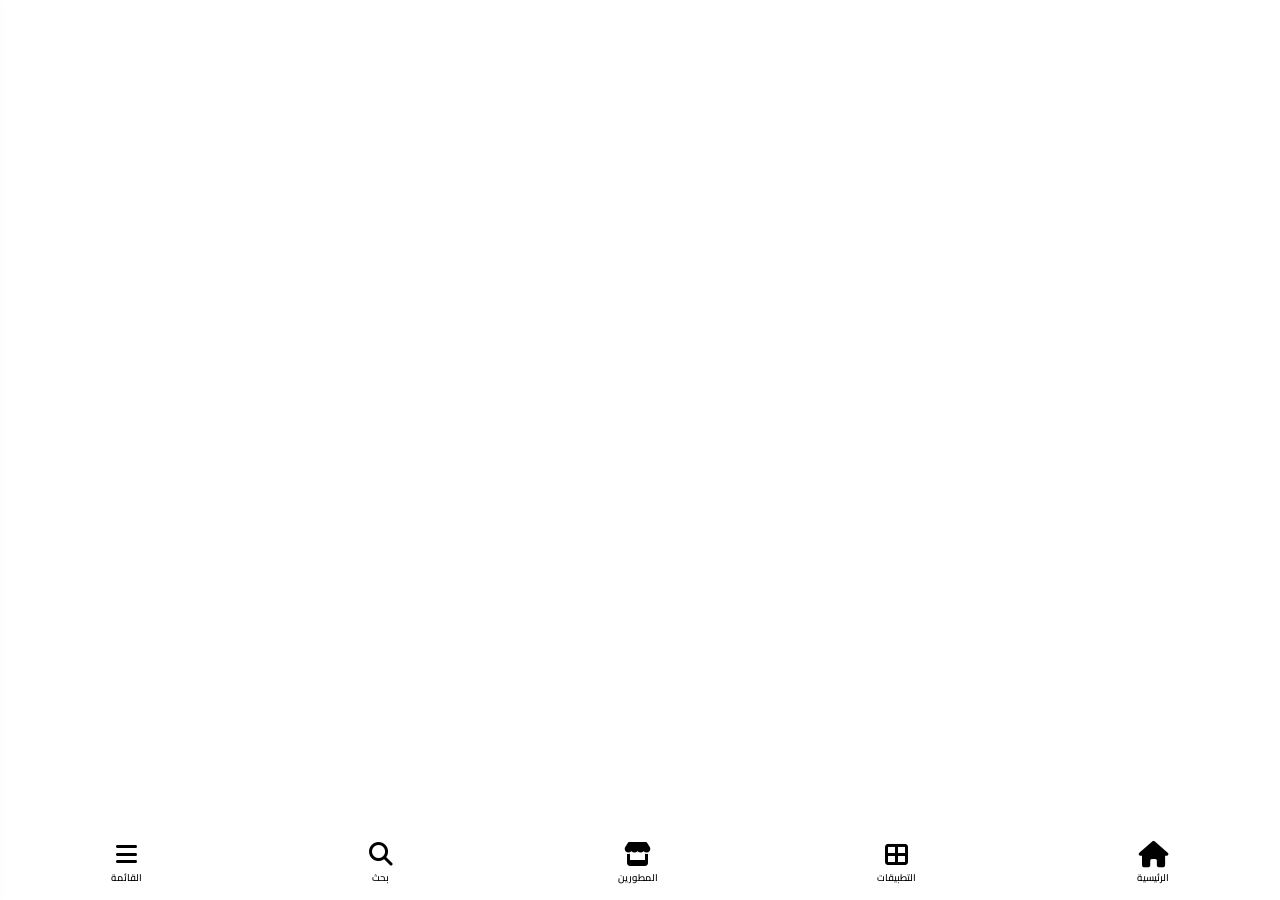
==== index.html @ f32b2c4c "Add files via upload" ====
<!DOCTYPE html>
<html lang="ar" dir="rtl">
<head>
    <meta charset="UTF-8" />
    <meta name="viewport" content="width=device-width, initial-scale=1.0, maximum-scale=1.0, user-scalable=no" />
    <title>Play Ramz - متجر التطبيقات</title>

    <!-- ===== تحسينات السرعة ===== -->
    <link rel="preconnect" href="https://fonts.googleapis.com" />
    <link rel="preconnect" href="https://fonts.gstatic.com" crossorigin />
    <link rel="preconnect" href="https://cdnjs.cloudflare.com" />
    <link rel="dns-prefetch" href="https://fonts.googleapis.com" />
    <link rel="dns-prefetch" href="https://cdnjs.cloudflare.com" />
    <link rel="dns-prefetch" href="https://vpwqitvprtbwtgeuwjcs.supabase.co" />

    <!-- ===== الخطوط ===== -->
    <link href="https://fonts.googleapis.com/css2?family=Cairo:wght@400;600;700;800&display=swap" rel="stylesheet" />
    
    <!-- ===== Font Awesome ===== -->
    <link rel="stylesheet" href="https://cdnjs.cloudflare.com/ajax/libs/font-awesome/6.5.1/css/all.min.css" integrity="sha512-DTOQO9RWCH3ppGqcWaEA1BIZOC6xxalwEsw9c2QQeAIftl+Vegovlnee1c9QX4TctnWMn13TZye+giMm8e2LwA==" crossorigin="anonymous" referrerpolicy="no-referrer" />

    <!-- ===== ملف الثيمات الموحد ===== -->
    <link rel="stylesheet" href="themes.css" />

    <style>
        /* ============================================================
           الأنماط الأساسية (تستخدم متغيرات CSS من themes.css)
           ============================================================ */
        * { margin: 0; padding: 0; box-sizing: border-box; }
        body { font-family: 'Cairo', sans-serif; background: var(--bg-body); color: var(--text-color); padding-bottom: 70px; direction: rtl; overflow-x: hidden; transition: background 0.4s ease, color 0.4s ease; }
        a { text-decoration: none; color: inherit; }
        .container { max-width: 1100px; margin: 0 auto; padding: 0 16px; }

        /* ===== الهيدر ===== */
        .navbar { background: var(--nav-bg); padding: 12px 0; box-shadow: 0 2px 8px var(--shadow-color); position: sticky; top: 0; z-index: 100; border-bottom: 1px solid var(--border-color); }
        .navbar .container { display: flex; align-items: center; justify-content: space-between; }
        .logo { display: flex; align-items: center; gap: 8px; font-size: 1.5rem; font-weight: 800; color: var(--text-color); }
        .logo i { color: var(--primary-color); font-size: 1.8rem; }
        .logo .logo-text1 { color: var(--text-color); }
        .logo .logo-text2 { color: var(--primary-color); }
        .nav-actions { display: flex; gap: 12px; align-items: center; }
        .nav-actions img#logoImageHeader {
            height: 45px;
            width: auto;
            max-width: 180px;
            object-fit: contain;
            cursor: pointer;
            border-radius: 8px;
            transition: transform 0.2s ease;
            background: transparent;
        }
        .nav-actions img#logoImageHeader:hover { transform: scale(1.05); }

        /* ===== كاروسيل ===== */
        .carousel-section { padding: 16px 0 8px; background: var(--bg-card); }
        .carousel-wrapper { position: relative; border-radius: var(--border-radius, 16px); overflow: hidden; box-shadow: 0 4px 12px var(--shadow-color); max-width: 100%; margin: 0 auto; }
        .carousel-slides { display: flex; transition: transform 0.4s ease; }
        .carousel-slide { min-width: 100%; height: 180px; background: var(--border-color); display: flex; align-items: center; justify-content: center; font-size: 1.2rem; color: var(--text-light); }
        .carousel-slide img { width: 100%; height: 100%; object-fit: cover; }
        .carousel-btn { position: absolute; top: 50%; transform: translateY(-50%); background: rgba(0,0,0,0.4); color: white; border: none; font-size: 1.5rem; padding: 6px 12px; cursor: pointer; border-radius: 50%; z-index: 5; }
        .carousel-btn:hover { background: rgba(0,0,0,0.7); }
        .carousel-btn.prev { left: 8px; }
        .carousel-btn.next { right: 8px; }
        .carousel-dots { position: absolute; bottom: 8px; left: 50%; transform: translateX(-50%); display: flex; gap: 6px; z-index: 5; }
        .carousel-dot { width: 10px; height: 10px; border-radius: 50%; background: rgba(255,255,255,0.6); border: none; cursor: pointer; padding: 0; }
        .carousel-dot.active { background: white; transform: scale(1.2); }

        /* ===== شريط إعلاني متحرك ===== */
        .marquee-section { background: var(--bg-card); padding: 8px 0; border-bottom: 1px solid var(--border-color); overflow: hidden; }
        .marquee-track { display: flex; gap: 20px; animation: marquee 20s linear infinite; width: max-content; }
        .marquee-item { display: flex; align-items: center; gap: 12px; background: var(--bg-card); padding: 4px 16px 4px 12px; border-radius: 30px; box-shadow: 0 2px 8px var(--shadow-color); white-space: nowrap; font-size: 0.85rem; border: 1px solid var(--border-color); }
        .marquee-item img { width: 32px; height: 32px; border-radius: 8px; object-fit: cover; background: var(--border-color); }
        .marquee-item .marquee-btn { background: var(--primary-color); color: white; border: none; padding: 2px 12px; border-radius: 20px; font-size: 0.7rem; font-weight: 700; cursor: pointer; }
        @keyframes marquee { 0% { transform: translateX(0); } 100% { transform: translateX(-50%); } }

        /* ===== الأقسام ===== */
        .section-block { margin: 20px 0; background: var(--bg-card); border-radius: var(--border-radius, 16px); padding: 12px 0 8px; box-shadow: 0 2px 8px var(--shadow-color); border: 1px solid var(--border-color); }
        .section-header { display: flex; justify-content: space-between; align-items: center; padding: 0 16px 8px; border-bottom: 1px solid var(--border-color); }
        .section-header h3 { font-size: 1.1rem; font-weight: 700; color: var(--text-color); }
        .section-header a { color: var(--primary-color); font-size: 0.8rem; font-weight: 600; cursor: pointer; }

        /* ===== الفئات ===== */
        .category-grid { display: grid; grid-template-columns: repeat(auto-fill, minmax(140px, 1fr)); gap: 12px; padding: 12px 16px; }
        .category-card { background: var(--bg-card); border-radius: 12px; padding: 12px; text-align: center; box-shadow: 0 1px 4px var(--shadow-color); border: 1px solid var(--border-color); transition: 0.2s; cursor: pointer; }
        .category-card:hover { transform: translateY(-2px); box-shadow: 0 4px 12px var(--shadow-hover); }
        .category-card i { font-size: 2rem; color: var(--primary-color); }
        .category-card .cat-name { font-weight: 600; margin-top: 4px; color: var(--text-color); }
        .category-card .cat-count { font-size: 0.7rem; color: var(--text-light); }

        /* ===== المطورين (صفين) ===== */
        .horizontal-scroll-2rows { display: grid; grid-auto-flow: column; grid-template-rows: repeat(2, auto); gap: 14px; padding: 12px 16px; overflow-x: auto; -webkit-overflow-scrolling: touch; scroll-behavior: smooth; scrollbar-width: none; -ms-overflow-style: none; }
        .horizontal-scroll-2rows::-webkit-scrollbar { display: none; }

        /* ===== التطبيقات (3 صفوف) ===== */
        .horizontal-scroll-3rows { display: grid; grid-auto-flow: column; grid-template-rows: repeat(3, auto); gap: 14px; padding: 12px 8px 12px 16px; overflow-x: auto; -webkit-overflow-scrolling: touch; scroll-behavior: smooth; scrollbar-width: none; -ms-overflow-style: none; margin: 0 -8px 0 0; }
        .horizontal-scroll-3rows::-webkit-scrollbar { display: none; }
        .horizontal-scroll-3rows .card-horizontal { width: 380px; flex-shrink: 0; }
        .horizontal-scroll-3rows .card-horizontal:last-child { margin-left: 16px; }

        /* ===== آراء المستخدمين (صف واحد مع دوران تلقائي) ===== */
        .horizontal-scroll-1row { display: flex; flex-wrap: nowrap; gap: 14px; padding: 12px 16px; overflow-x: auto; -webkit-overflow-scrolling: touch; scroll-behavior: smooth; scrollbar-width: none; -ms-overflow-style: none; }
        .horizontal-scroll-1row::-webkit-scrollbar { display: none; }

        /* ===== البطاقة الأفقية الموحدة ===== */
        .card-horizontal { background: var(--bg-card); border-radius: var(--border-radius, 16px); padding: 12px 14px; box-shadow: 0 2px 8px var(--shadow-color); border: 1px solid var(--border-color); transition: all 0.25s ease; cursor: pointer; display: flex; flex-direction: row; align-items: center; gap: 12px; flex-shrink: 0; width: 280px; }
        .card-horizontal:hover { transform: translateY(-4px); box-shadow: 0 8px 20px var(--shadow-hover); border-color: var(--primary-color); }
        .card-horizontal .card-icon { flex: 0 0 72px; width: 72px; height: 72px; border-radius: 16px; background: var(--border-color); overflow: hidden; display: flex; align-items: center; justify-content: center; font-size: 2.2rem; color: var(--text-light); box-shadow: 0 2px 6px var(--shadow-color); flex-shrink: 0; }
        .card-horizontal .card-icon img { width: 100%; height: 100%; object-fit: cover; }
        .card-horizontal .card-info { flex: 1; min-width: 0; display: flex; flex-direction: column; gap: 3px; }
        .card-horizontal .card-info .row1 { font-weight: 700; font-size: 1.05rem; white-space: nowrap; overflow: hidden; text-overflow: ellipsis; color: var(--text-color); line-height: 1.3; }
        .card-horizontal .card-info .row2 { font-size: 0.8rem; color: var(--text-light); white-space: nowrap; overflow: hidden; text-overflow: ellipsis; display: flex; gap: 6px; align-items: center; }
        .card-horizontal .card-info .row2 .badge { background: var(--border-color); padding: 0 8px; border-radius: 12px; font-size: 0.65rem; color: var(--text-color); font-weight: 600; white-space: nowrap; }
        .card-horizontal .card-info .row3 { display: flex; align-items: center; gap: 10px; font-size: 0.8rem; color: var(--text-light); flex-wrap: wrap; }
        .card-horizontal .card-info .row3 .rating-stars { color: #f59e0b; font-weight: 600; display: flex; align-items: center; gap: 2px; }
        .card-horizontal .card-info .row3 .action-btn { margin-right: auto; }
        .card-horizontal .card-info .row3 .action-btn button { background: var(--primary-color); color: white; border: none; padding: 4px 16px; border-radius: 30px; font-size: 0.75rem; font-weight: 700; cursor: pointer; transition: 0.2s; white-space: nowrap; }
        .card-horizontal .card-info .row3 .action-btn button:hover { opacity: 0.85; background: var(--primary-dark); }
        .card-horizontal .card-info .row3 .action-btn button.installed { background: var(--border-color); color: var(--text-color); }
        .card-horizontal .card-info .row3 .action-btn button:disabled { opacity: 0.5; cursor: not-allowed; }
        .card-horizontal .card-info .row3 .action-btn button.payment-required { background: #f59e0b; }
        .card-horizontal .card-info .row3 .action-btn button.payment-required:hover { background: #d97706; }

        /* ===== المدونة ===== */
        .blog-grid { display: grid; grid-template-columns: repeat(auto-fill, minmax(220px, 1fr)); gap: 16px; padding: 12px 16px; }
        .blog-card { background: var(--bg-card); border-radius: 12px; overflow: hidden; box-shadow: 0 2px 8px var(--shadow-color); border: 1px solid var(--border-color); transition: 0.2s; }
        .blog-card:hover { transform: translateY(-4px); box-shadow: 0 8px 20px var(--shadow-hover); }
        .blog-card img { width: 100%; height: 120px; object-fit: cover; }
        .blog-card .blog-body { padding: 10px; }
        .blog-card .blog-title { font-weight: 700; font-size: 1rem; color: var(--text-color); margin-bottom: 4px; }
        .blog-card .blog-excerpt { font-size: 0.85rem; color: var(--text-light); display: -webkit-box; -webkit-line-clamp: 3; -webkit-box-orient: vertical; overflow: hidden; }
        .blog-card .blog-footer { display: flex; justify-content: space-between; align-items: center; padding: 8px 10px 0; border-top: 1px solid var(--border-color); margin-top: 8px; }
        .blog-card .blog-footer .share-btns { display: flex; gap: 6px; }
        .blog-card .blog-footer .share-btns button { background: none; border: none; color: var(--text-light); cursor: pointer; font-size: 0.9rem; transition: 0.2s; padding: 2px; }
        .blog-card .blog-footer .share-btns button:hover { color: var(--primary-color); }

        /* ===== صفحة التطبيقات ===== */
        #appsPage { display: none; padding: 0 0 20px 0; animation: fadeIn 0.3s ease; }
        #appsPage.active { display: block; }
        @keyframes fadeIn { from { opacity: 0; transform: translateY(10px); } to { opacity: 1; transform: translateY(0); } }

        /* ===== شاشة تفاصيل التطبيق ===== */
        .app-detail-overlay { display: none; position: fixed; inset: 0; background: rgba(0,0,0,0.6); z-index: 500; justify-content: center; align-items: center; padding: 16px; animation: fadeIn 0.3s ease; }
        .app-detail-overlay.open { display: flex; }
        .app-detail-container { background: var(--bg-card); border-radius: 28px; max-width: 500px; width: 100%; max-height: 95vh; overflow-y: auto; padding: 0; box-shadow: 0 30px 60px rgba(0,0,0,0.4); position: relative; scrollbar-width: none; -ms-overflow-style: none; }
        .app-detail-container::-webkit-scrollbar { display: none; }
        .app-detail-close { position: sticky; top: 12px; left: 16px; background: rgba(0,0,0,0.5); border: none; color: white; width: 36px; height: 36px; border-radius: 50%; font-size: 1.2rem; cursor: pointer; z-index: 10; float: left; margin: 12px 12px 0 0; backdrop-filter: blur(4px); transition: 0.2s; }
        .app-detail-close:hover { background: rgba(0,0,0,0.8); transform: scale(1.1); }

        .app-detail-top { padding: 20px 20px 16px; text-align: center; background: var(--gradient-primary); border-radius: 28px 28px 0 0; }
        .app-detail-top .detail-icon { width: 100px; height: 100px; border-radius: 24px; background: var(--border-color); overflow: hidden; margin: 0 auto 12px; display: flex; align-items: center; justify-content: center; font-size: 3rem; color: var(--text-light); box-shadow: 0 4px 16px var(--shadow-color); }
        .app-detail-top .detail-icon img { width: 100%; height: 100%; object-fit: cover; }
        .app-detail-top .detail-name { font-size: 1.4rem; font-weight: 800; color: var(--text-color); }
        .app-detail-top .detail-desc { font-size: 0.9rem; color: var(--text-light); margin: 4px 0 8px; }
        .app-detail-top .detail-status { display: inline-block; padding: 2px 14px; border-radius: 20px; font-size: 0.75rem; font-weight: 600; background: var(--primary-color); color: white; margin-bottom: 6px; }
        .app-detail-top .detail-status.restricted { background: #ef4444; }
        .app-detail-top .detail-status.payment { background: #f59e0b; }
        .app-detail-top .detail-price { font-size: 1.1rem; font-weight: 700; color: var(--text-color); margin: 4px 0 10px; }
        .app-detail-top .detail-price .old-price { text-decoration: line-through; color: var(--text-light); font-size: 0.9rem; margin-left: 8px; }
        .app-detail-top .detail-install-btn { background: var(--primary-color); color: white; border: none; padding: 12px 40px; border-radius: 40px; font-size: 1rem; font-weight: 700; cursor: pointer; transition: 0.2s; width: 100%; max-width: 280px; margin: 0 auto; }
        .app-detail-top .detail-install-btn:hover { background: var(--primary-dark); }
        .app-detail-top .detail-install-btn:disabled { background: var(--border-color); color: var(--text-light); cursor: not-allowed; }
        .app-detail-top .detail-install-btn.payment-required { background: #f59e0b; }
        .app-detail-top .detail-install-btn.payment-required:hover { background: #d97706; }

        .app-detail-middle { padding: 16px 20px; background: var(--bg-body); }
        .app-detail-middle .detail-images-scroll { display: flex; gap: 10px; overflow-x: auto; padding: 4px 0 12px; scrollbar-width: none; -ms-overflow-style: none; }
        .app-detail-middle .detail-images-scroll::-webkit-scrollbar { display: none; }
        .app-detail-middle .detail-images-scroll img { flex: 0 0 auto; width: 130px; height: 90px; border-radius: 12px; object-fit: cover; background: var(--border-color); border: 2px solid var(--bg-card); box-shadow: 0 2px 8px var(--shadow-color); }
        .app-detail-middle .detail-about-btn { display: block; width: 100%; padding: 10px; border: 2px solid var(--border-color); border-radius: 40px; background: var(--bg-card); font-weight: 600; color: var(--text-color); cursor: pointer; transition: 0.2s; font-family: inherit; font-size: 0.9rem; margin-top: 4px; }
        .app-detail-middle .detail-about-btn:hover { border-color: var(--primary-color); color: var(--primary-color); }

        .app-detail-bottom { padding: 16px 20px 20px; }
        .app-detail-bottom .share-section { display: flex; gap: 8px; align-items: center; margin-bottom: 14px; flex-wrap: wrap; }
        .app-detail-bottom .share-section .share-label { font-weight: 600; font-size: 0.9rem; color: var(--text-color); }
        .app-detail-bottom .share-section .share-btn { background: var(--primary-color); color: white; border: none; padding: 6px 18px; border-radius: 30px; font-size: 0.75rem; font-weight: 600; cursor: pointer; transition: 0.2s; display: flex; align-items: center; gap: 6px; }
        .app-detail-bottom .share-section .share-btn:hover { background: var(--primary-dark); }
        .app-detail-bottom .rating-filter { display: flex; gap: 8px; margin: 10px 0 14px; flex-wrap: wrap; }
        .app-detail-bottom .rating-filter .star-btn { background: var(--border-color); border: 2px solid transparent; padding: 4px 14px; border-radius: 30px; font-size: 0.8rem; font-weight: 600; cursor: pointer; transition: 0.2s; font-family: inherit; color: var(--text-color); }
        .app-detail-bottom .rating-filter .star-btn:hover { background: var(--shadow-color); }
        .app-detail-bottom .rating-filter .star-btn.active { background: #f59e0b; color: white; border-color: #f59e0b; }

        .app-detail-bottom .detail-reviews-scroll { display: flex; gap: 12px; overflow-x: auto; padding: 8px 0 12px; scrollbar-width: none; -ms-overflow-style: none; }
        .app-detail-bottom .detail-reviews-scroll::-webkit-scrollbar { display: none; }
        .app-detail-bottom .detail-reviews-scroll .review-card { flex: 0 0 auto; width: 200px; background: var(--bg-card); border-radius: 16px; padding: 12px; text-align: center; border: 1px solid var(--border-color); }
        .app-detail-bottom .detail-reviews-scroll .review-card .review-name { font-weight: 600; font-size: 0.85rem; color: var(--text-color); }
        .app-detail-bottom .detail-reviews-scroll .review-card .review-stars { color: #f59e0b; font-size: 0.75rem; }
        .app-detail-bottom .detail-reviews-scroll .review-card .review-text { font-size: 0.75rem; color: var(--text-light); display: -webkit-box; -webkit-line-clamp: 2; -webkit-box-orient: vertical; overflow: hidden; }

        .app-detail-bottom .similar-apps-title { font-weight: 700; font-size: 1rem; margin: 14px 0 8px; color: var(--text-color); }
        .app-detail-bottom .similar-apps-scroll { display: flex; gap: 12px; overflow-x: auto; padding: 4px 0 8px; scrollbar-width: none; -ms-overflow-style: none; }
        .app-detail-bottom .similar-apps-scroll::-webkit-scrollbar { display: none; }
        .app-detail-bottom .similar-apps-scroll .similar-card { flex: 0 0 auto; width: 140px; background: var(--bg-card); border-radius: 16px; padding: 10px; text-align: center; cursor: pointer; transition: 0.2s; border: 1px solid var(--border-color); }
        .app-detail-bottom .similar-apps-scroll .similar-card:hover { transform: translateY(-2px); box-shadow: 0 4px 12px var(--shadow-hover); }
        .app-detail-bottom .similar-apps-scroll .similar-card .sim-icon { width: 56px; height: 56px; border-radius: 14px; background: var(--border-color); margin: 0 auto 4px; overflow: hidden; display: flex; align-items: center; justify-content: center; font-size: 1.6rem; color: var(--text-light); }
        .app-detail-bottom .similar-apps-scroll .similar-card .sim-icon img { width: 100%; height: 100%; object-fit: cover; }
        .app-detail-bottom .similar-apps-scroll .similar-card .sim-name { font-size: 0.8rem; font-weight: 600; white-space: nowrap; overflow: hidden; text-overflow: ellipsis; color: var(--text-color); }
        .app-detail-bottom .similar-apps-scroll .similar-card .sim-rating { font-size: 0.65rem; color: #f59e0b; }

        /* ===== القائمة الجانبية ===== */
        .side-menu-overlay { display: none; position: fixed; inset: 0; background: rgba(0,0,0,0.5); z-index: 800; animation: fadeIn 0.25s ease; }
        .side-menu-overlay.open { display: block; }
        .side-menu { position: fixed; top: 0; left: 0; width: 320px; max-width: 85vw; height: 100%; background: var(--secondary-color); z-index: 900; transform: translateX(-110%); transition: transform 0.35s cubic-bezier(0.4, 0, 0.2, 1); overflow-y: auto; padding: 20px 16px 30px; box-shadow: 4px 0 30px rgba(0,0,0,0.3); scrollbar-width: thin; scrollbar-color: var(--primary-color) transparent; }
        .side-menu::-webkit-scrollbar { width: 4px; }
        .side-menu::-webkit-scrollbar-thumb { background: var(--primary-color); border-radius: 10px; }
        .side-menu.open { transform: translateX(0); }
        .side-menu .menu-logo { text-align: center; padding: 10px 0 20px; border-bottom: 1px solid var(--border-color); margin-bottom: 16px; }
        .side-menu .menu-logo img { max-width: 120px; max-height: 80px; object-fit: contain; border-radius: 12px; }
        .side-menu .menu-logo .logo-text { color: white; font-size: 1.3rem; font-weight: 800; margin-top: 4px; }
        .side-menu .menu-logo .logo-text .logo-text1 { color: white; }
        .side-menu .menu-logo .logo-text .logo-text2 { color: var(--primary-color); }
        .side-menu .menu-item { display: flex; align-items: center; gap: 14px; padding: 14px 16px; border-radius: 16px; color: var(--text-light); font-size: 1rem; font-weight: 600; cursor: pointer; transition: all 0.2s; margin-bottom: 4px; border: none; background: none; width: 100%; text-align: right; font-family: inherit; }
        .side-menu .menu-item:hover { background: var(--bg-card); color: white; }
        .side-menu .menu-item i { font-size: 1.3rem; width: 28px; text-align: center; color: var(--primary-color); }
        .side-menu .menu-item .item-badge { background: var(--primary-color); color: white; font-size: 0.6rem; padding: 1px 10px; border-radius: 20px; margin-right: auto; font-weight: 700; }
        .side-menu .menu-item .item-badge.coming { background: #f59e0b; }
        .side-menu .menu-divider { height: 1px; background: var(--border-color); margin: 12px 0; }
        .side-menu .menu-footer { margin-top: 20px; padding-top: 16px; border-top: 1px solid var(--border-color); text-align: center; color: var(--text-light); font-size: 0.7rem; }

        /* ===== مودال المستخدم ===== */
        .user-modal { display: none; position: fixed; inset: 0; background: rgba(0,0,0,0.6); z-index: 700; justify-content: center; align-items: center; padding: 20px; }
        .user-modal.open { display: flex; }
        .user-modal-content { background: var(--bg-card); border-radius: 28px; max-width: 400px; width: 100%; padding: 30px 24px; text-align: center; box-shadow: 0 30px 60px rgba(0,0,0,0.4); }
        .user-modal-content h3 { font-size: 1.3rem; color: var(--text-color); margin-bottom: 4px; }
        .user-modal-content .user-avatar { width: 80px; height: 80px; border-radius: 50%; background: var(--border-color); margin: 0 auto 12px; display: flex; align-items: center; justify-content: center; font-size: 2.5rem; color: var(--text-light); }
        .user-modal-content input { width: 100%; padding: 12px 16px; border: 2px solid var(--border-color); border-radius: 40px; margin-bottom: 12px; font-size: 1rem; font-family: inherit; background: var(--bg-body); color: var(--text-color); transition: 0.2s; }
        .user-modal-content input:focus { outline: none; border-color: var(--primary-color); }
        .user-modal-content .user-btn { background: var(--primary-color); color: white; border: none; padding: 12px; border-radius: 40px; font-weight: 700; font-size: 1rem; cursor: pointer; width: 100%; transition: 0.2s; font-family: inherit; }
        .user-modal-content .user-btn:hover { background: var(--primary-dark); }
        .user-modal-content .user-btn.outline { background: transparent; color: var(--primary-color); border: 2px solid var(--primary-color); margin-top: 8px; }
        .user-modal-content .user-btn.outline:hover { background: var(--bg-body); }
        .user-modal-content .user-close { margin-top: 12px; background: var(--border-color); border: none; padding: 10px 30px; border-radius: 40px; font-weight: 600; cursor: pointer; font-family: inherit; color: var(--text-color); }

        /* ===== مودال السلة ===== */
        .cart-modal { display: none; position: fixed; inset: 0; background: rgba(0,0,0,0.6); z-index: 700; justify-content: center; align-items: center; padding: 20px; }
        .cart-modal.open { display: flex; }
        .cart-modal-content { background: var(--bg-card); border-radius: 28px; max-width: 420px; width: 100%; max-height: 85vh; padding: 24px 20px 20px; box-shadow: 0 30px 60px rgba(0,0,0,0.4); display: flex; flex-direction: column; }
        .cart-modal-content h3 { font-size: 1.3rem; color: var(--text-color); margin-bottom: 12px; text-align: center; }
        .cart-items { flex: 1; overflow-y: auto; margin-bottom: 12px; scrollbar-width: thin; }
        .cart-items::-webkit-scrollbar { width: 4px; }
        .cart-items::-webkit-scrollbar-thumb { background: var(--primary-color); border-radius: 10px; }
        .cart-item { display: flex; align-items: center; gap: 12px; padding: 10px 12px; background: var(--bg-body); border-radius: 12px; margin-bottom: 8px; border: 1px solid var(--border-color); }
        .cart-item .ci-icon { width: 40px; height: 40px; border-radius: 10px; background: var(--border-color); overflow: hidden; display: flex; align-items: center; justify-content: center; font-size: 1.2rem; color: var(--text-light); flex-shrink: 0; }
        .cart-item .ci-icon img { width: 100%; height: 100%; object-fit: cover; }
        .cart-item .ci-info { flex: 1; min-width: 0; }
        .cart-item .ci-info .ci-name { font-weight: 600; font-size: 0.9rem; color: var(--text-color); }
        .cart-item .ci-info .ci-price { font-size: 0.8rem; color: var(--text-light); }
        .cart-item .ci-remove { background: none; border: none; color: #ef4444; cursor: pointer; font-size: 1.1rem; padding: 4px; }
        .cart-empty { text-align: center; color: var(--text-light); padding: 30px 0; }
        .cart-total { font-weight: 700; font-size: 1.1rem; text-align: center; padding: 10px 0; border-top: 2px solid var(--border-color); margin-bottom: 12px; color: var(--text-color); }
        .cart-actions { display: flex; flex-direction: column; gap: 8px; }
        .cart-actions button { padding: 10px; border-radius: 40px; font-weight: 700; border: none; cursor: pointer; transition: 0.2s; font-family: inherit; font-size: 0.9rem; display: flex; align-items: center; justify-content: center; gap: 8px; }
        .cart-actions .btn-whatsapp { background: #25D366; color: white; }
        .cart-actions .btn-whatsapp:hover { background: #1da851; }
        .cart-actions .btn-email { background: #3b82f6; color: white; }
        .cart-actions .btn-email:hover { background: #2563eb; }
        .cart-actions .btn-chat { background: #8b5cf6; color: white; }
        .cart-actions .btn-chat:hover { background: #7c3aed; }
        .cart-actions .btn-close-cart { background: var(--border-color); color: var(--text-color); }
        .cart-actions .btn-close-cart:hover { background: var(--shadow-color); }

        /* ===== مودال الدفع ===== */
        .payment-modal { display: none; position: fixed; inset: 0; background: rgba(0,0,0,0.7); z-index: 600; justify-content: center; align-items: center; padding: 20px; }
        .payment-modal.open { display: flex; }
        .payment-modal-content { background: var(--bg-card); border-radius: 28px; max-width: 400px; width: 100%; padding: 30px 24px; text-align: center; box-shadow: 0 30px 60px rgba(0,0,0,0.4); }
        .payment-modal-content h3 { font-size: 1.3rem; color: var(--text-color); margin-bottom: 8px; }
        .payment-modal-content .payment-amount { font-size: 2rem; font-weight: 800; color: var(--text-color); margin: 12px 0; }
        .payment-modal-content .payment-methods { display: flex; flex-direction: column; gap: 10px; margin: 16px 0; }
        .payment-modal-content .payment-methods button { background: var(--bg-card); border: 2px solid var(--border-color); padding: 12px; border-radius: 40px; font-weight: 600; cursor: pointer; transition: 0.2s; font-family: inherit; display: flex; align-items: center; justify-content: center; gap: 10px; color: var(--text-color); }
        .payment-modal-content .payment-methods button:hover { border-color: var(--primary-color); background: var(--bg-body); }
        .payment-modal-content .payment-methods button i { font-size: 1.2rem; color: var(--primary-color); }
        .payment-modal-content .payment-close { margin-top: 16px; background: var(--border-color); border: none; padding: 10px 30px; border-radius: 40px; font-weight: 600; cursor: pointer; font-family: inherit; color: var(--text-color); }

        /* ===== مودال التطبيق القديم ===== */
        .app-modal { display: none; position: fixed; inset: 0; background: rgba(0,0,0,0.5); z-index: 300; align-items: center; justify-content: center; padding: 20px; }
        .app-modal.open { display: flex; }
        .app-modal-content { background: var(--bg-card); border-radius: 24px; max-width: 400px; width: 100%; padding: 30px 24px; text-align: center; box-shadow: 0 30px 60px rgba(0,0,0,0.3); position: relative; }
        .app-modal-content .modal-close { position: absolute; top: 12px; left: 16px; background: none; border: none; font-size: 1.5rem; cursor: pointer; color: var(--text-light); }
        .app-modal-content .modal-icon { width: 80px; height: 80px; border-radius: 20px; background: var(--border-color); margin: 0 auto 12px; overflow: hidden; display: flex; align-items: center; justify-content: center; font-size: 2.5rem; color: var(--text-light); }
        .app-modal-content .modal-icon img { width: 100%; height: 100%; object-fit: cover; }
        .app-modal-content h3 { font-size: 1.4rem; color: var(--text-color); margin-bottom: 4px; }
        .app-modal-content p { color: var(--text-light); font-size: 0.9rem; margin-bottom: 8px; }
        .app-modal-content .modal-meta { font-size: 0.8rem; color: var(--text-light); margin-bottom: 16px; }
        .app-modal-content .modal-download { background: var(--primary-color); color: white; border: none; padding: 12px 32px; border-radius: 40px; font-weight: 700; font-size: 1rem; cursor: pointer; width: 100%; transition: 0.2s; }
        .app-modal-content .modal-download:hover { background: var(--primary-dark); }
        .app-modal-content .modal-download.disabled { background: var(--border-color); color: var(--text-light); cursor: not-allowed; }

        /* ===== الشريط السفلي ===== */
        .bottom-nav { position: fixed; bottom: 0; left: 0; right: 0; background: var(--bg-card); border-top: 1px solid var(--border-color); display: flex; justify-content: space-around; padding: 8px 0 10px; z-index: 200; box-shadow: 0 -2px 10px var(--shadow-color); }
        .bottom-nav .nav-item { display: flex; flex-direction: column; align-items: center; gap: 2px; font-size: 0.65rem; color: var(--text-light); cursor: pointer; transition: 0.2s; border: none; background: none; font-family: inherit; padding: 4px 8px; border-radius: 12px; min-width: 50px; }
        .bottom-nav .nav-item i { font-size: 1.5rem; transition: 0.2s; }
        .bottom-nav .nav-item.active { color: var(--primary-color); }
        .bottom-nav .nav-item.active i { transform: scale(1.1); }
        .bottom-nav .nav-item:hover { color: var(--primary-color); }
        .bottom-nav .nav-item .nav-label { font-size: 0.6rem; font-weight: 600; }

        /* ===== التذييل ===== */
        .footer { background: var(--footer-bg); color: var(--footer-text); padding: 30px 16px 20px; margin-top: 20px; }
        .footer .container { display: grid; grid-template-columns: repeat(auto-fit, minmax(150px, 1fr)); gap: 20px; }
        .footer h4 { color: white; margin-bottom: 8px; }
        .footer ul { list-style: none; padding: 0; }
        .footer ul li { margin-bottom: 4px; }
        .footer ul li a { color: var(--footer-text); transition: 0.2s; }
        .footer ul li a:hover { color: var(--primary-color); }
        .footer .social-icons { display: flex; gap: 12px; flex-wrap: wrap; }
        .footer .social-icons a { color: var(--footer-text); font-size: 1.4rem; transition: 0.2s; }
        .footer .social-icons a:hover { color: var(--primary-color); }
        .footer .copyright { text-align: center; border-top: 1px solid var(--border-color); padding-top: 16px; margin-top: 16px; font-size: 0.85rem; color: var(--footer-text); }

        /* ===== تحسينات متجاوبة ===== */
        @media (max-width: 768px) {
            .carousel-slide { height: 140px; }
            .marquee-item { font-size: 0.75rem; padding: 2px 12px; }
            .marquee-item img { width: 26px; height: 26px; }
            .nav-actions img#logoImageHeader { height: 35px; max-width: 120px; }
            .category-grid { grid-template-columns: repeat(auto-fill, minmax(120px, 1fr)); }
            .card-horizontal { width: 220px; padding: 10px 12px; }
            .card-horizontal .card-icon { flex: 0 0 54px; width: 54px; height: 54px; font-size: 1.6rem; }
            .horizontal-scroll-3rows .card-horizontal { width: 320px; }
            .bottom-nav .nav-item i { font-size: 1.3rem; }
            .bottom-nav .nav-item { min-width: 44px; }
            .app-detail-container { max-width: 100%; border-radius: 20px 20px 0 0; max-height: 98vh; }
            .app-detail-top .detail-icon { width: 80px; height: 80px; }
            .side-menu { width: 280px; }
            .logo { font-size: 1.2rem; }
        }
        @media (max-width: 480px) {
            .carousel-slide { height: 120px; }
            .section-header h3 { font-size: 0.95rem; }
            .nav-actions img#logoImageHeader { height: 30px; max-width: 100px; }
            .category-grid { grid-template-columns: repeat(auto-fill, minmax(100px, 1fr)); }
            .category-card { padding: 8px; }
            .card-horizontal { width: 180px; padding: 8px 10px; gap: 8px; }
            .card-horizontal .card-icon { flex: 0 0 44px; width: 44px; height: 44px; font-size: 1.2rem; }
            .horizontal-scroll-3rows .card-horizontal { width: 260px; }
            .app-detail-top .detail-icon { width: 70px; height: 70px; font-size: 2rem; }
            .app-detail-top .detail-name { font-size: 1.1rem; }
            .app-detail-middle .detail-images-scroll img { width: 100px; height: 70px; }
            .side-menu { width: 260px; padding: 16px 12px; }
            .side-menu .menu-item { padding: 12px 12px; font-size: 0.9rem; }
            .bottom-nav .nav-item i { font-size: 1.1rem; }
            .bottom-nav .nav-item { min-width: 38px; padding: 2px 4px; }
            .bottom-nav .nav-item .nav-label { font-size: 0.5rem; }
            .logo { font-size: 1rem; }
        }

        /* ===== مكونات إضافية ===== */
        .hidden { display: none !important; }
        .text-center { text-align: center; }
        .mt-8 { margin-top: 8px; }
        .mb-8 { margin-bottom: 8px; }
        .flex-between { display: flex; justify-content: space-between; align-items: center; }
        .gap-8 { gap: 8px; }
        .filter-bar { display: flex; flex-wrap: wrap; gap: 8px; padding: 8px 16px; }
        .filter-bar button { background: var(--border-color); border: none; padding: 4px 14px; border-radius: 30px; font-size: 0.8rem; font-weight: 600; cursor: pointer; transition: 0.2s; color: var(--text-color); }
        .filter-bar button.active { background: var(--primary-color); color: white; }
        .filter-bar button:hover { opacity: 0.8; }

        /* ===== الهاشتاجات ===== */
        .hashtags-container { display: flex; flex-wrap: wrap; gap: 4px; margin: 6px 0; }
        .hashtag { background: var(--border-color); padding: 2px 12px; border-radius: 20px; font-size: 0.75rem; color: var(--text-color); cursor: pointer; transition: 0.2s; display: inline-block; }
        .hashtag:hover { background: var(--primary-color); color: white; }

        /* ===== الإعلانات المخصصة ===== */
        .custom-ad { background: var(--bg-card); border-radius: var(--border-radius); padding: 12px; margin: 8px 0; border: 1px solid var(--border-color); }
        .custom-ad img { width: 100%; max-height: 120px; object-fit: cover; border-radius: 8px; }
        .custom-ad .ad-title { font-weight: 600; color: var(--text-color); margin-top: 4px; }

        /* ===== دوران التقيمات ===== */
        .testimonials-wrapper { position: relative; overflow: hidden; padding: 12px 0; }
        .testimonials-scroll { display: flex; flex-wrap: nowrap; gap: 16px; padding: 0 16px; overflow-x: auto; -webkit-overflow-scrolling: touch; scroll-behavior: smooth; scrollbar-width: none; -ms-overflow-style: none; }
        .testimonials-scroll::-webkit-scrollbar { display: none; }
        .testimonial-card { flex: 0 0 auto; width: 220px; background: var(--bg-card); border-radius: 16px; padding: 16px; text-align: center; box-shadow: 0 2px 8px var(--shadow-color); border: 1px solid var(--border-color); transition: all 0.3s ease; }
        .testimonial-card:hover { transform: translateY(-4px); box-shadow: 0 8px 20px var(--shadow-hover); }
        .testimonial-card img { width: 56px; height: 56px; border-radius: 50%; object-fit: cover; background: var(--border-color); margin-bottom: 6px; }
        .testimonial-card .t-name { font-weight: 700; font-size: 0.95rem; color: var(--text-color); }
        .testimonial-card .t-review { font-size: 0.85rem; color: var(--text-light); margin: 4px 0; display: -webkit-box; -webkit-line-clamp: 3; -webkit-box-orient: vertical; overflow: hidden; }
        .testimonial-card .t-rating { color: #f59e0b; font-size: 0.9rem; }
    </style>
</head>
<body>

    <!-- ===== الهيدر ===== -->
    <header class="navbar">
        <div class="container">
            <div class="logo" id="logoDisplay">
                <!-- سيتم ملؤه ديناميكياً -->
            </div>
            <div class="nav-actions">
                <img id="logoImageHeader" src="" alt="شعار الموقع" style="display: none;" onclick="openSideMenu()" />
            </div>
        </div>
    </header>

    <!-- ===== كاروسيل ===== -->
    <section class="carousel-section" id="carouselSection">
        <div class="container">
            <div class="carousel-wrapper">
                <div class="carousel-slides" id="carouselSlides"></div>
                <button class="carousel-btn prev" onclick="changeCarousel(-1)">&#10094;</button>
                <button class="carousel-btn next" onclick="changeCarousel(1)">&#10095;</button>
                <div class="carousel-dots" id="carouselDots"></div>
            </div>
        </div>
    </section>

    <!-- ===== شريط إعلاني متحرك ===== -->
    <section class="marquee-section" id="marqueeSection">
        <div class="container" style="overflow:hidden;">
            <div class="marquee-track" id="marqueeTrack"></div>
        </div>
    </section>

    <!-- ===== المحتوى الرئيسي ===== -->
    <main class="container" id="mainContent">
        <!-- سيتم ملؤه ديناميكياً -->
    </main>

    <!-- ===== صفحة التطبيقات ===== -->
    <div id="appsPage">
        <div class="container">
            <!-- سيتم ملؤه ديناميكياً -->
        </div>
    </div>

    <!-- ========================================================== -->
    <!-- القائمة الجانبية -->
    <!-- ========================================================== -->
    <div class="side-menu-overlay" id="sideMenuOverlay" onclick="closeSideMenu()"></div>
    <div class="side-menu" id="sideMenu">
        <div class="menu-logo">
            <img id="menuLogoImage" src="" alt="شعار الموقع" style="display:none; max-width:100px; margin:0 auto;" />
            <div class="logo-text" id="menuLogoText">
                <span class="logo-text1">Play</span>
                <span class="logo-text2">Ramz</span>
            </div>
        </div>

        <!-- أيقونة المستخدم -->
        <button class="menu-item" id="menuUserBtn" onclick="openUserModal()" style="display:none;">
            <i class="fas fa-user-circle"></i>
            <span>حسابي</span>
            <span class="item-badge" id="userStatusBadge">تسجيل الدخول</span>
        </button>

        <!-- أيقونة السلة -->
        <button class="menu-item" id="menuCartBtn" onclick="openCartModal()" style="display:none;">
            <i class="fas fa-shopping-cart"></i>
            <span>السلة</span>
            <span class="item-badge" id="cartCountBadge">0</span>
        </button>

        <div class="menu-divider"></div>

        <!-- تبديل الثيم -->
        <button class="menu-item" onclick="switchTheme()">
            <i class="fas fa-palette"></i>
            <span>تبديل الثيم</span>
            <span class="item-badge" id="themeBadge">🌿</span>
        </button>

        <!-- التحديثات -->
        <button class="menu-item" onclick="showComingSoon('التحديثات')">
            <i class="fas fa-sync-alt"></i>
            <span>التحديثات</span>
            <span class="item-badge coming">قريباً</span>
        </button>

        <!-- المدونة -->
        <button class="menu-item" onclick="scrollToBlog()">
            <i class="fas fa-blog"></i>
            <span>المدونة</span>
        </button>

        <!-- لوحة التحكم -->
        <button class="menu-item" onclick="openAdminLogin()">
            <i class="fas fa-cog"></i>
            <span>Ramzplay</span>
            <span class="item-badge">تحكم</span>
        </button>

        <!-- الشركاء -->
        <button class="menu-item" onclick="showComingSoon('الشركاء')">
            <i class="fas fa-handshake"></i>
            <span>الشركاء</span>
            <span class="item-badge coming">قريباً</span>
        </button>

        <div class="menu-divider"></div>

        <div class="menu-footer">
            <span>Play Ramz v2.0</span>
            <span style="display:block; font-size:0.6rem; color:var(--text-light); margin-top:4px;">جميع الحقوق محفوظة للمهندس رمزي الصلاحي © 2026</span>
        </div>
    </div>

    <!-- ========================================================== -->
    <!-- مودال المستخدم -->
    <!-- ========================================================== -->
    <div class="user-modal" id="userModal">
        <div class="user-modal-content">
            <div class="user-avatar"><i class="fas fa-user"></i></div>
            <h3 id="userModalTitle">تسجيل الدخول</h3>
            <p style="color:var(--text-light); font-size:0.9rem; margin-bottom:12px;" id="userModalSub">أدخل بياناتك للدخول إلى حسابك</p>
            <input type="text" id="userNameInput" placeholder="اسم المستخدم" />
            <input type="password" id="userPassInput" placeholder="كلمة المرور" />
            <button class="user-btn" id="userActionBtn" onclick="handleUserAction()">تسجيل الدخول</button>
            <button class="user-btn outline" id="userSwitchBtn" onclick="switchUserMode()">إنشاء حساب جديد</button>
            <button class="user-close" onclick="closeUserModal()">إلغاء</button>
            <div id="userStatusMsg" style="margin-top:8px; font-size:0.85rem; color:#ef4444;"></div>
        </div>
    </div>

    <!-- ========================================================== -->
    <!-- مودال السلة -->
    <!-- ========================================================== -->
    <div class="cart-modal" id="cartModal">
        <div class="cart-modal-content">
            <h3>🛒 سلة المشتريات</h3>
            <div class="cart-items" id="cartItemsContainer"><div class="cart-empty">السلة فارغة</div></div>
            <div class="cart-total" id="cartTotal">المجموع: 0.00 ر.س</div>
            <div class="cart-actions">
                <button class="btn-whatsapp" onclick="sendOrderViaWhatsApp()"><i class="fab fa-whatsapp"></i> طلب عبر واتساب</button>
                <button class="btn-email" onclick="sendOrderViaEmail()"><i class="fas fa-envelope"></i> طلب عبر البريد</button>
                <button class="btn-chat" onclick="sendOrderViaChat()"><i class="fas fa-comment-dots"></i> محادثة المدير</button>
                <button class="btn-close-cart" onclick="closeCartModal()">إغلاق</button>
            </div>
        </div>
    </div>

    <!-- ========================================================== -->
    <!-- مودال الدفع -->
    <!-- ========================================================== -->
    <div class="payment-modal" id="paymentModal">
        <div class="payment-modal-content">
            <h3>💳 إتمام عملية الشراء</h3>
            <div class="payment-amount" id="paymentAmount">0.00 ر.س</div>
            <p style="color:var(--text-light); font-size:0.9rem;">اختر طريقة الدفع المفضلة:</p>
            <div class="payment-methods" id="paymentMethods">
                <button onclick="simulatePayment('card')"><i class="fas fa-credit-card"></i> بطاقة ائتمان</button>
                <button onclick="simulatePayment('mada')"><i class="fas fa-credit-card"></i> مدى (Mada)</button>
                <button onclick="simulatePayment('applepay')"><i class="fab fa-apple-pay"></i> Apple Pay</button>
                <button onclick="simulatePayment('googlepay')"><i class="fab fa-google-pay"></i> Google Pay</button>
                <button onclick="simulatePayment('western')"><i class="fas fa-money-bill-wave"></i> ويسترن يونيون</button>
            </div>
            <button class="payment-close" onclick="closePaymentModal()">إلغاء</button>
        </div>
    </div>

    <!-- ===== شاشة تفاصيل التطبيق ===== -->
    <div class="app-detail-overlay" id="appDetailOverlay">
        <div class="app-detail-container" id="appDetailContainer">
            <button class="app-detail-close" onclick="closeAppDetail()">✕</button>
            <div id="appDetailContent"></div>
        </div>
    </div>

    <!-- ===== التذييل ===== -->
    <footer class="footer" id="footerSection">
        <div class="container" id="footerContent"></div>
    </footer>

    <!-- ===== مودال التطبيق القديم ===== -->
    <div class="app-modal" id="appModal">
        <div class="app-modal-content">
            <button class="modal-close" onclick="closeAppModal()">&times;</button>
            <div class="modal-icon" id="modalIcon"><i class="fas fa-app-store"></i></div>
            <h3 id="modalName">اسم التطبيق</h3>
            <p id="modalDesc">وصف التطبيق</p>
            <div class="modal-meta" id="modalMeta">★ 4.5 · 50 م.ب</div>
            <button class="modal-download" id="modalDownloadBtn" onclick="downloadApp()">تثبيت</button>
        </div>
    </div>

    <!-- ===== الشريط السفلي ===== -->
    <nav class="bottom-nav" id="bottomNav">
        <button class="nav-item active" data-tab="home" onclick="switchTab('home')">
            <i class="fas fa-house"></i><span class="nav-label">الرئيسية</span>
        </button>
        <button class="nav-item" data-tab="apps" onclick="switchTab('apps')">
            <i class="fas fa-th-large"></i><span class="nav-label">التطبيقات</span>
        </button>
        <button class="nav-item" data-tab="stores" onclick="switchTab('stores')">
            <i class="fas fa-store"></i><span class="nav-label">المطورين</span>
        </button>
        <button class="nav-item" data-tab="search" onclick="switchTab('search')">
            <i class="fas fa-search"></i><span class="nav-label">بحث</span>
        </button>
        <button class="nav-item" onclick="openSideMenu()">
            <i class="fas fa-bars"></i><span class="nav-label">القائمة</span>
        </button>
    </nav>

    <!-- ===== تحميل common.js ===== -->
    <script src="common.js"></script>

    <!-- ===== كود التشغيل الرئيسي ===== -->
    <script>
        // ============================================================
        // كود index.html – النسخة النهائية
        // ============================================================

        let appData = {};
        let currentTab = 'home';
        let currentFilterCategory = 'all';
        let currentFilterStore = 'all';
        let carouselIndex = 0;
        let carouselTimer = null;
        let currentAppId = null;
        let currentDetailAppId = null;
        let pendingPaymentAppId = null;
        let isUserLoggedIn = false;
        let currentUser = null;
        let userMode = 'login';

        // متغيرات للتحكم في دوران آراء المستخدمين
        let testimonialsInterval = null;
        let testimonialsScrollContainer = null;
        let testimonialsAutoScroll = true;

        // ---- تحميل البيانات وعرض الموقع ----
        async function init() {
            appData = await window.loadAppData();
            
            // تطبيق الثيم المحفوظ
            applyTheme();
            
            // زيادة عداد الزوار
            if (!sessionStorage.getItem('visitorCounted')) {
                if (window.incrementVisitorCount) window.incrementVisitorCount();
                sessionStorage.setItem('visitorCounted', 'true');
            }
            
            loadUserState();
            renderAll();
            setupEventListeners();
            
            // تحديث SEO
            updateSEO();
            
            // تحميل الإعلانات
            loadAds();
            
            setInterval(async () => {
                const fresh = await window.loadAppData();
                if (JSON.stringify(fresh) !== JSON.stringify(appData)) {
                    appData = fresh;
                    renderAll();
                }
            }, 60000);
        }

        function renderAll() {
            renderLogo();
            renderCarousel();
            renderMarquee();
            renderFooter();
            renderSideMenu();
            updateCartBadge();
            switchTab(currentTab);
        }

        // ============================================================
        // الثيمات
        // ============================================================
        function applyTheme() {
            const theme = appData.settings?.activeTheme || 'theme-default';
            document.body.className = theme;
            updateThemeBadge(theme);
        }

        function switchTheme() {
            const themes = ['theme-default', 'theme-dark', 'theme-blue', 'theme-purple', 'theme-red', 'theme-gold'];
            const current = document.body.className || 'theme-default';
            let index = themes.indexOf(current);
            index = (index + 1) % themes.length;
            const newTheme = themes[index];
            document.body.className = newTheme;
            if (appData.settings) {
                appData.settings.activeTheme = newTheme;
                window.saveAppData(appData, ['settings']);
            }
            updateThemeBadge(newTheme);
            showToast('🎨 تم التبديل إلى ' + newTheme.replace('theme-', ''), 'success');
        }

        function updateThemeBadge(theme) {
            const badge = document.getElementById('themeBadge');
            if (!badge) return;
            const icons = {
                'theme-default': '🌿',
                'theme-dark': '🌙',
                'theme-blue': '🔵',
                'theme-purple': '🟣',
                'theme-red': '🔴',
                'theme-gold': '🟡'
            };
            badge.textContent = icons[theme] || '🌿';
        }

        // ============================================================
        // SEO
        // ============================================================
        function updateSEO() {
            if (window.updatePageSEO) {
                const data = getCurrentPageData();
                window.updatePageSEO(data);
            }
        }

        function getCurrentPageData() {
            // يمكن توسيع هذه الدالة لجلب بيانات الصفحة الحالية
            return null;
        }

        // ============================================================
        // الإعلانات
        // ============================================================
        function loadAds() {
            const ads = appData.settings?.ads || {};
            if (ads.googleAdSense?.publisherId) {
                window.loadGoogleAdSense(ads.googleAdSense.publisherId);
            }
        }

        // ============================================================
        // الدوال الأساسية
        // ============================================================
        function renderLogo() {
            const s = appData.settings || {};
            const el = document.getElementById('logoDisplay');
            const logoImg = document.getElementById('logoImageHeader');
            const imageUrl = s.logoImage || '';

            if (el) {
                const icon = s.logoIcon || 'fa-gamepad';
                const text1 = s.logoText1 || 'Play';
                const text2 = s.logoText2 || 'Ramz';
                const color2 = s.logoText2Color || '#4CAF50';
                el.innerHTML = `
                    <i class="fas ${icon}"></i>
                    <span class="logo-text1">${text1}</span>
                    <span class="logo-text2" style="color:${color2};">${text2}</span>
                `;
            }

            if (logoImg) {
                if (imageUrl && imageUrl.trim() !== '') {
                    logoImg.src = imageUrl;
                    logoImg.style.display = 'block';
                    if (el) el.style.display = 'none';
                } else {
                    logoImg.style.display = 'none';
                    logoImg.src = '';
                    if (el) el.style.display = 'flex';
                }
            }

            // تحديث القائمة الجانبية
            const menuLogoText = document.getElementById('menuLogoText');
            if (menuLogoText) {
                const text1 = s.logoText1 || 'Play';
                const text2 = s.logoText2 || 'Ramz';
                const color2 = s.logoText2Color || '#4CAF50';
                menuLogoText.innerHTML = `
                    <span class="logo-text1">${text1}</span>
                    <span class="logo-text2" style="color:${color2};">${text2}</span>
                `;
            }

            const menuLogoImg = document.getElementById('menuLogoImage');
            if (menuLogoImg) {
                if (imageUrl && imageUrl.trim() !== '') {
                    menuLogoImg.src = imageUrl;
                    menuLogoImg.style.display = 'block';
                } else {
                    menuLogoImg.style.display = 'none';
                }
            }

            document.title = (s.appName || 'Play Ramz') + ' - متجر التطبيقات';
        }

        function renderCarousel() {
            const container = document.getElementById('carouselSlides');
            const dots = document.getElementById('carouselDots');
            const slides = appData.carousel || [];
            if (slides.length === 0) {
                container.innerHTML = `<div class="carousel-slide"><span style="color:var(--text-light);">لا توجد إعلانات</span></div>`;
                dots.innerHTML = '';
                return;
            }
            const sorted = [...slides].sort((a, b) => (a.order || 0) - (b.order || 0));
            container.innerHTML = sorted.map((slide) =>
                `<div class="carousel-slide"><img src="${slide.image}" alt="${slide.seo?.altText || slide.name || 'إعلان'}" loading="lazy" /></div>`
            ).join('');
            dots.innerHTML = sorted.map((_, i) =>
                `<button class="carousel-dot ${i === 0 ? 'active' : ''}" onclick="goToCarousel(${i})"></button>`
            ).join('');
            carouselIndex = 0;
            updateCarousel();
            startCarouselTimer();
        }

        function updateCarousel() {
            const total = appData.carousel ? appData.carousel.length : 0;
            if (total === 0) return;
            if (carouselIndex >= total) carouselIndex = 0;
            if (carouselIndex < 0) carouselIndex = total - 1;
            const container = document.getElementById('carouselSlides');
            container.style.transform = `translateX(-${carouselIndex * 100}%)`;
            document.querySelectorAll('.carousel-dot').forEach((dot, i) => {
                dot.classList.toggle('active', i === carouselIndex);
            });
        }

        function changeCarousel(dir) {
            const total = appData.carousel ? appData.carousel.length : 0;
            if (total === 0) return;
            carouselIndex += dir;
            if (carouselIndex >= total) carouselIndex = 0;
            if (carouselIndex < 0) carouselIndex = total - 1;
            updateCarousel();
            resetCarouselTimer();
        }

        function goToCarousel(idx) {
            const total = appData.carousel ? appData.carousel.length : 0;
            if (idx < 0 || idx >= total) return;
            carouselIndex = idx;
            updateCarousel();
            resetCarouselTimer();
        }

        function startCarouselTimer() {
            if (carouselTimer) clearInterval(carouselTimer);
            carouselTimer = setInterval(() => changeCarousel(1), 4000);
        }

        function resetCarouselTimer() {
            if (carouselTimer) clearInterval(carouselTimer);
            startCarouselTimer();
        }

        function renderMarquee() {
            const track = document.getElementById('marqueeTrack');
            const items = appData.marquee || [];
            if (items.length === 0) {
                track.innerHTML = '<span style="color:var(--text-light);padding:4px 0;">أضف إعلانات من لوحة التحكم</span>';
                return;
            }
            const doubled = [...items, ...items];
            track.innerHTML = doubled.map((item) => `
                <div class="marquee-item">
                    <img src="${item.icon || 'https://placehold.co/64/e2e8f0/94a3b8?text=?'}" alt="${item.name}" />
                    <span>${item.name}</span>
                    <button class="marquee-btn" onclick="event.stopPropagation();handleMarqueeClick('${item.link}')">تحميل</button>
                </div>
            `).join('');
        }

        function handleMarqueeClick(link) {
            if (link && link !== '#') window.open(link, '_blank');
            else alert('رابط التحميل غير متاح حالياً');
        }

        function renderFooter() {
            const container = document.getElementById('footerContent');
            const f = appData.footer || {};
            const s = appData.settings || {};
            const links = f.links || {};
            const linkKeys = ['policy', 'terms', 'about', 'contact', 'blog'];
            const linkLabels = { 'policy': 'سياسة الخصوصية', 'terms': 'الشروط والأحكام', 'about': 'من نحن', 'contact': 'اتصل بنا', 'blog': 'المدونة' };
            let linkHtml = '';
            linkKeys.forEach(key => {
                const item = links[key] || { text: linkLabels[key], external_url: '', use_file: false };
                const url = item.use_file ? `${key}.html` : (item.external_url || '#');
                linkHtml += `<li><a href="${url}">${item.text}</a></li>`;
            });

            const social = f.socialMedia || [];
            const socialIcons = {
                'whatsapp': 'fab fa-whatsapp', 'facebook': 'fab fa-facebook-f', 'twitter': 'fab fa-twitter',
                'instagram': 'fab fa-instagram', 'telegram': 'fab fa-telegram-plane', 'snapchat': 'fab fa-snapchat-ghost',
                'linkedin': 'fab fa-linkedin-in', 'tiktok': 'fab fa-tiktok'
            };
            let socialHtml = '';
            social.forEach(item => {
                if (item.active && item.url) {
                    const icon = socialIcons[item.platform] || 'fas fa-link';
                    socialHtml += `<a href="${item.url}" target="_blank"><i class="${icon}"></i></a>`;
                }
            });

            container.innerHTML = `
                <div><h4>روابط سريعة</h4><ul>${linkHtml}</ul></div>
                <div>
                    <h4>تواصل معنا</h4>
                    <ul>
                        ${f.email ? `<li><i class="fas fa-envelope"></i> <a href="mailto:${f.email}">${f.email}</a></li>` : ''}
                        ${f.phone ? `<li><i class="fas fa-phone"></i> <a href="tel:${f.phone}">${f.phone}</a></li>` : ''}
                        ${f.whatsapp ? `<li><i class="fab fa-whatsapp"></i> <a href="https://wa.me/${f.whatsapp}" target="_blank">واتساب</a></li>` : ''}
                    </ul>
                    <div class="social-icons">${socialHtml}</div>
                </div>
                <div>
                    <h4>طرق الدفع</h4>
                    <ul>${(f.payments || []).map(p => `<li>${p}</li>`).join('')}</ul>
                </div>
                <div class="copyright">${s.footerText || '© 2026 Play Ramz – جميع الحقوق محفوظة للمهندس رمزي الصلاحي'}</div>
            `;
        }

        function renderSideMenu() {
            const s = appData.settings || {};
            const menuSettings = s.menuSettings || { enableUserIcon: true, enableCartIcon: true };
            const userBtn = document.getElementById('menuUserBtn');
            if (menuSettings.enableUserIcon !== false) {
                userBtn.style.display = 'flex';
                const badge = document.getElementById('userStatusBadge');
                if (isUserLoggedIn && currentUser) badge.textContent = currentUser.name || 'مرحباً';
                else badge.textContent = 'تسجيل الدخول';
            } else userBtn.style.display = 'none';

            const cartBtn = document.getElementById('menuCartBtn');
            if (menuSettings.enableCartIcon !== false) cartBtn.style.display = 'flex';
            else cartBtn.style.display = 'none';

            updateCartBadge();
        }

        // ---- دوال المستخدم ----
        function loadUserState() {
            try {
                const saved = localStorage.getItem('ramzplay_user');
                if (saved) {
                    const data = JSON.parse(saved);
                    isUserLoggedIn = data.loggedIn || false;
                    currentUser = data.user || null;
                }
            } catch (e) {}
        }

        function saveUserState() {
            try {
                localStorage.setItem('ramzplay_user', JSON.stringify({ loggedIn: isUserLoggedIn, user: currentUser }));
            } catch (e) {}
        }

        function openUserModal() {
            if (isUserLoggedIn && currentUser) {
                alert(`👤 مرحباً ${currentUser.name || 'مستخدم'}!\n📧 ${currentUser.email || 'لا يوجد بريد'}`);
                return;
            }
            userMode = 'login';
            document.getElementById('userModalTitle').textContent = 'تسجيل الدخول';
            document.getElementById('userModalSub').textContent = 'أدخل بياناتك للدخول إلى حسابك';
            document.getElementById('userActionBtn').textContent = 'تسجيل الدخول';
            document.getElementById('userSwitchBtn').textContent = 'إنشاء حساب جديد';
            document.getElementById('userStatusMsg').textContent = '';
            document.getElementById('userNameInput').value = '';
            document.getElementById('userPassInput').value = '';
            document.getElementById('userModal').classList.add('open');
        }

        function closeUserModal() {
            document.getElementById('userModal').classList.remove('open');
        }

        function switchUserMode() {
            if (userMode === 'login') {
                userMode = 'register';
                document.getElementById('userModalTitle').textContent = 'إنشاء حساب جديد';
                document.getElementById('userModalSub').textContent = 'أدخل بياناتك لإنشاء حساب جديد';
                document.getElementById('userActionBtn').textContent = 'إنشاء حساب';
                document.getElementById('userSwitchBtn').textContent = 'لديك حساب؟ تسجيل الدخول';
            } else {
                userMode = 'login';
                document.getElementById('userModalTitle').textContent = 'تسجيل الدخول';
                document.getElementById('userModalSub').textContent = 'أدخل بياناتك للدخول إلى حسابك';
                document.getElementById('userActionBtn').textContent = 'تسجيل الدخول';
                document.getElementById('userSwitchBtn').textContent = 'إنشاء حساب جديد';
            }
            document.getElementById('userStatusMsg').textContent = '';
        }

        function handleUserAction() {
            const name = document.getElementById('userNameInput').value.trim();
            const pass = document.getElementById('userPassInput').value.trim();
            const msg = document.getElementById('userStatusMsg');

            if (!name || !pass) {
                msg.textContent = '⚠️ يرجى ملء جميع الحقول';
                msg.style.color = '#ef4444';
                return;
            }

            if (userMode === 'register') {
                const users = JSON.parse(localStorage.getItem('ramzplay_users') || '[]');
                if (users.find(u => u.name === name)) {
                    msg.textContent = '⚠️ هذا الاسم مستخدم بالفعل';
                    msg.style.color = '#ef4444';
                    return;
                }
                users.push({ name, password: pass, email: '', createdAt: new Date().toISOString() });
                localStorage.setItem('ramzplay_users', JSON.stringify(users));
                isUserLoggedIn = true;
                currentUser = { name, email: '' };
                saveUserState();
                renderSideMenu();
                closeUserModal();
                alert('✅ تم إنشاء الحساب بنجاح!');
            } else {
                const users = JSON.parse(localStorage.getItem('ramzplay_users') || '[]');
                const found = users.find(u => u.name === name && u.password === pass);
                if (found) {
                    isUserLoggedIn = true;
                    currentUser = { name: found.name, email: found.email || '' };
                    saveUserState();
                    renderSideMenu();
                    closeUserModal();
                    alert('✅ مرحباً ' + name + '!');
                } else {
                    msg.textContent = '⚠️ اسم المستخدم أو كلمة المرور غير صحيحة';
                    msg.style.color = '#ef4444';
                }
            }
        }

        // ---- دوال السلة ----
        function getCartItems() {
            try { return JSON.parse(localStorage.getItem('ramzplay_cart') || '[]'); } catch { return []; }
        }

        function saveCartItems(items) {
            localStorage.setItem('ramzplay_cart', JSON.stringify(items));
            updateCartBadge();
        }

        function addToCart(appId) {
            let app = null;
            for (const storeId in appData.products) {
                if (appData.products[storeId]) {
                    const found = appData.products[storeId].find(p => p.id === appId);
                    if (found) { app = found; break; }
                }
            }
            if (!app || app.restricted) return;
            const cart = getCartItems();
            if (cart.find(item => item.id === appId)) {
                alert('⚠️ هذا التطبيق موجود بالفعل في السلة');
                return;
            }
            cart.push({
                id: app.id,
                name: app.name,
                image: app.image || '',
                price: app.paymentRequired ? (app.price || 0) : 0,
                currency: appData.settings?.currency || 'ر.س'
            });
            saveCartItems(cart);
            alert('✅ تم إضافة ' + app.name + ' إلى السلة');
        }

        function removeFromCart(appId) {
            let cart = getCartItems();
            cart = cart.filter(item => item.id !== appId);
            saveCartItems(cart);
            renderCartModal();
        }

        function updateCartBadge() {
            const cart = getCartItems();
            const badge = document.getElementById('cartCountBadge');
            if (badge) {
                badge.textContent = cart.length;
                badge.style.display = cart.length > 0 ? 'inline' : 'none';
            }
        }

        function openCartModal() {
            renderCartModal();
            document.getElementById('cartModal').classList.add('open');
        }

        function closeCartModal() {
            document.getElementById('cartModal').classList.remove('open');
        }

        function renderCartModal() {
            const container = document.getElementById('cartItemsContainer');
            const totalEl = document.getElementById('cartTotal');
            const cart = getCartItems();
            if (cart.length === 0) {
                container.innerHTML = '<div class="cart-empty">🛒 السلة فارغة</div>';
                totalEl.textContent = 'المجموع: 0.00 ر.س';
                return;
            }
            let total = 0;
            let html = '';
            cart.forEach(item => {
                total += item.price || 0;
                html += `
                    <div class="cart-item">
                        <div class="ci-icon">${item.image ? `<img src="${item.image}" alt="${item.name}" />` : `<i class="fas fa-mobile-alt"></i>`}</div>
                        <div class="ci-info">
                            <div class="ci-name">${item.name}</div>
                            <div class="ci-price">${item.price > 0 ? item.price + ' ' + item.currency : 'مجاني'}</div>
                        </div>
                        <button class="ci-remove" onclick="removeFromCart('${item.id}')"><i class="fas fa-times"></i></button>
                    </div>
                `;
            });
            container.innerHTML = html;
            const currency = appData.settings?.currency || 'ر.س';
            totalEl.textContent = `المجموع: ${total.toFixed(2)} ${currency}`;
        }

        function sendOrderViaWhatsApp() {
            const cart = getCartItems();
            if (cart.length === 0) { alert('السلة فارغة'); return; }
            const menuSettings = appData.settings?.menuSettings || {};
            const phone = menuSettings.whatsappOrders || '966500000000';
            let msg = '🛒 طلب جديد:\n';
            let total = 0;
            cart.forEach(item => {
                msg += `- ${item.name} (${item.price > 0 ? item.price + ' ' + (item.currency || 'ر.س') : 'مجاني'})\n`;
                total += item.price || 0;
            });
            msg += `\nالمجموع: ${total.toFixed(2)} ${appData.settings?.currency || 'ر.س'}`;
            window.open(`https://wa.me/${phone.replace(/[^0-9]/g, '')}?text=${encodeURIComponent(msg)}`, '_blank');
        }

        function sendOrderViaEmail() {
            const cart = getCartItems();
            if (cart.length === 0) { alert('السلة فارغة'); return; }
            const menuSettings = appData.settings?.menuSettings || {};
            const email = menuSettings.emailOrders || 'orders@ramzplay.com';
            let subject = 'طلب جديد من متجر Ramzplay';
            let body = '🛒 طلب جديد:\n';
            let total = 0;
            cart.forEach(item => {
                body += `- ${item.name} (${item.price > 0 ? item.price + ' ' + (item.currency || 'ر.س') : 'مجاني'})\n`;
                total += item.price || 0;
            });
            body += `\nالمجموع: ${total.toFixed(2)} ${appData.settings?.currency || 'ر.س'}`;
            window.location.href = `mailto:${email}?subject=${encodeURIComponent(subject)}&body=${encodeURIComponent(body)}`;
        }

        function sendOrderViaChat() {
            const cart = getCartItems();
            if (cart.length === 0) { alert('السلة فارغة'); return; }
            const menuSettings = appData.settings?.menuSettings || {};
            const email = menuSettings.emailOrders || 'admin@ramzplay.com';
            let subject = 'طلب محادثة حول طلب جديد';
            let body = 'مرحباً، أرغب في الاستفسار عن طلبي التالي:\n\n';
            let total = 0;
            cart.forEach(item => {
                body += `- ${item.name} (${item.price > 0 ? item.price + ' ' + (item.currency || 'ر.س') : 'مجاني'})\n`;
                total += item.price || 0;
            });
            body += `\nالمجموع: ${total.toFixed(2)} ${appData.settings?.currency || 'ر.س'}`;
            body += '\n\nيرجى التواصل معي لتأكيد الطلب. شكراً!';
            window.location.href = `mailto:${email}?subject=${encodeURIComponent(subject)}&body=${encodeURIComponent(body)}`;
            alert('📨 سيتم فتح محادثة مع المدير عبر البريد الإلكتروني.\n\n' + body);
        }

        // ---- دوال "قريباً" ----
        function showComingSoon(name) {
            alert(`⏳ "${name}" قريباً! سيتم إضافة هذه الميزة في التحديثات القادمة.`);
        }

        // ---- التنقل إلى المدونة ----
        function scrollToBlog() {
            closeSideMenu();
            const blogSection = document.querySelector('.blog-grid');
            if (blogSection) blogSection.scrollIntoView({ behavior: 'smooth', block: 'start' });
            else {
                switchTab('home');
                setTimeout(() => {
                    const blogSection2 = document.querySelector('.blog-grid');
                    if (blogSection2) blogSection2.scrollIntoView({ behavior: 'smooth', block: 'start' });
                }, 300);
            }
        }

        // ---- فتح لوحة التحكم ----
        function openAdminLogin() {
            closeSideMenu();
            window.location.href = 'admin.html';
        }

        // ---- دوال القائمة الجانبية ----
        function openSideMenu() {
            document.getElementById('sideMenuOverlay').classList.add('open');
            document.getElementById('sideMenu').classList.add('open');
            document.body.style.overflow = 'hidden';
        }

        function closeSideMenu() {
            document.getElementById('sideMenuOverlay').classList.remove('open');
            document.getElementById('sideMenu').classList.remove('open');
            document.body.style.overflow = '';
        }

        // ---- التبويبات ----
        function switchTab(tab) {
            currentTab = tab;
            document.querySelectorAll('.bottom-nav .nav-item').forEach(el => {
                el.classList.toggle('active', el.dataset.tab === tab);
            });
            if (tab !== 'home') stopTestimonialsAutoScroll();
            const main = document.getElementById('mainContent');
            const appsPage = document.getElementById('appsPage');
            const carouselSec = document.getElementById('carouselSection');
            const marqueeSec = document.getElementById('marqueeSection');
            const footerSec = document.getElementById('footerSection');

            if (tab === 'home') {
                main.style.display = '';
                appsPage.style.display = 'none';
                appsPage.classList.remove('active');
                carouselSec.style.display = '';
                marqueeSec.style.display = '';
                footerSec.style.display = '';
                renderHome(main);
                setTimeout(startTestimonialsAutoScroll, 300);
            } else if (tab === 'apps') {
                main.style.display = 'none';
                appsPage.style.display = 'block';
                appsPage.classList.add('active');
                carouselSec.style.display = 'none';
                marqueeSec.style.display = 'none';
                footerSec.style.display = '';
                renderAppsPage();
                stopTestimonialsAutoScroll();
            } else if (tab === 'stores') {
                main.style.display = '';
                appsPage.style.display = 'none';
                appsPage.classList.remove('active');
                carouselSec.style.display = 'none';
                marqueeSec.style.display = 'none';
                footerSec.style.display = '';
                renderStoresPage(main);
            } else if (tab === 'search') {
                main.style.display = '';
                appsPage.style.display = 'none';
                appsPage.classList.remove('active');
                carouselSec.style.display = 'none';
                marqueeSec.style.display = 'none';
                footerSec.style.display = '';
                renderSearchPage(main);
            } else {
                main.style.display = '';
                appsPage.style.display = 'none';
                appsPage.classList.remove('active');
                carouselSec.style.display = '';
                marqueeSec.style.display = '';
                footerSec.style.display = '';
                renderHome(main);
                setTimeout(startTestimonialsAutoScroll, 300);
            }
        }

        // ============================================================
        // دوال مساعدة لإنشاء البطاقات
        // ============================================================
        function categoryCardOld(cat) {
            const count = countProductsInCategory(cat.id);
            return `
                <div class="category-card" onclick="filterByCategory('${cat.id}')">
                    <i class="${cat.icon || 'fas fa-tag'}" style="color:${cat.color || var(--primary-color)}"></i>
                    <div class="cat-name">${cat.name}</div>
                    <div class="cat-count">${count} تطبيق</div>
                </div>
            `;
        }

        function storeCardHtml(store) {
            const count = (appData.products[store.id] || []).length;
            return `
                <div class="card-horizontal" onclick="filterByStore('${store.id}')">
                    <div class="card-icon">${store.logo ? `<img src="${store.logo}" alt="${store.name}" />` : `<i class="fas fa-store"></i>`}</div>
                    <div class="card-info">
                        <div class="row1">${store.name}</div>
                        <div class="row2"><span class="badge">${count} تطبيق</span>${store.description ? `<span>${store.description}</span>` : ''}</div>
                        <div class="row3">
                            <span style="color:var(--text-light); font-size:0.7rem;">${store.hidden ? '🔒 مخفي' : 'نشط'}</span>
                            <div class="action-btn"><button onclick="event.stopPropagation();filterByStore('${store.id}')">زيارة</button></div>
                        </div>
                    </div>
                </div>
            `;
        }

        function testimonialCardHtml(t) {
            const stars = '★'.repeat(Math.floor(t.rating || 0)) + (t.rating % 1 >= 0.5 ? '½' : '');
            return `
                <div class="testimonial-card">
                    <img src="${t.image || 'https://placehold.co/100/e2e8f0/94a3b8?text=?'}" alt="${t.name}" />
                    <div class="t-name">${t.name}</div>
                    <div class="t-rating">${stars}</div>
                    <div class="t-review">${t.review || ''}</div>
                </div>
            `;
        }

        function appCardHtml(app) {
            const category = appData.categories.find(c => c.id === app.categoryId);
            const categoryName = category ? category.name : '';
            const ratingStars = app.rating ? '★ '.repeat(Math.floor(app.rating)) + (app.rating % 1 >= 0.5 ? '½' : '') : '';
            let downloadsText = '';
            if (app.downloadCount) {
                const count = app.downloadCount;
                if (count >= 1000000) downloadsText = (count / 1000000).toFixed(1) + 'M';
                else if (count >= 1000) downloadsText = (count / 1000).toFixed(1) + 'K';
                else downloadsText = count.toString();
            }

            const isPurchased = window.isProductPurchased ? window.isProductPurchased(app.id) : false;
            let actionHtml = '';
            if (app.restricted) actionHtml = `<button disabled>مقيد</button>`;
            else if (app.paymentRequired && !isPurchased) {
                const priceText = app.price > 0 ? `${app.price} ${appData.settings?.currency || 'ر.س'}` : 'مجاني';
                actionHtml = `<button class="payment-required" onclick="event.stopPropagation();openPaymentModal('${app.id}')">💰 ${priceText}</button>`;
            } else actionHtml = `<button onclick="event.stopPropagation();openAppDetail('${app.id}')">تثبيت</button>`;

            const hashtagsHtml = window.renderHashtags ? window.renderHashtags(app.hashtags || []) : '';

            return `
                <div class="card-horizontal" onclick="openAppDetail('${app.id}')">
                    <div class="card-icon">${app.image ? `<img src="${app.image}" alt="${app.seo?.altText || app.name}" />` : `<i class="fas fa-mobile-alt"></i>`}</div>
                    <div class="card-info">
                        <div class="row1">${app.name}</div>
                        <div class="row2">${categoryName ? `<span class="badge">${categoryName}</span>` : ''}<span>${app.desc || ''}</span></div>
                        <div class="row3">
                            <span class="rating-stars">${ratingStars || '☆'}</span>
                            <span><i class="fas fa-download"></i> ${downloadsText || app.downloadCount || 0}</span>
                            <div class="action-btn">${actionHtml}</div>
                        </div>
                        ${hashtagsHtml}
                    </div>
                </div>
            `;
        }

        // ============================================================
        // عرض الرئيسية
        // ============================================================
        function renderHome(container) {
            let html = '';

            // الفئات
            const categories = appData.categories || [];
            if (categories.length) {
                html += `
                    <div class="section-block">
                        <div class="section-header"><h3>📂 الفئات</h3><a onclick="switchTab('apps')">استعراض التطبيقات</a></div>
                        <div class="category-grid">${categories.slice(0, 12).map(cat => categoryCardOld(cat)).join('')}</div>
                    </div>
                `;
            }

            // المطورين
            const stores = [];
            for (const cat in appData.stores) {
                if (appData.stores[cat]) stores.push(...appData.stores[cat].filter(s => !s.hidden));
            }
            if (stores.length) {
                html += `
                    <div class="section-block">
                        <div class="section-header"><h3>🏢 المطورين</h3><a onclick="switchTab('stores')">عرض الكل</a></div>
                        <div class="horizontal-scroll-2rows">${stores.slice(0, 14).map(store => storeCardHtml(store)).join('')}</div>
                    </div>
                `;
            }

            // الأكثر تحميلاً
            const allProducts = [];
            for (const storeId in appData.products) {
                if (appData.products[storeId]) allProducts.push(...appData.products[storeId].filter(p => !p.restricted));
            }
            const sortedProducts = allProducts.sort((a, b) => (b.downloadCount || 0) - (a.downloadCount || 0));
            const topProducts = sortedProducts.slice(0, 21);
            if (topProducts.length) {
                html += `
                    <div class="section-block">
                        <div class="section-header"><h3>🔥 الأكثر تحميلاً</h3></div>
                        <div class="horizontal-scroll-3rows">${topProducts.map(app => appCardHtml(app)).join('')}</div>
                    </div>
                `;
            }

            // آراء المستخدمين مع دوران تلقائي
            const testimonials = appData.testimonials || [];
            if (testimonials.length) {
                const duplicated = [...testimonials, ...testimonials, ...testimonials];
                html += `
                    <div class="section-block">
                        <div class="section-header"><h3>⭐ آراء المستخدمين</h3></div>
                        <div class="testimonials-wrapper">
                            <div class="testimonials-scroll" id="testimonialsScroll">${duplicated.map(t => testimonialCardHtml(t)).join('')}</div>
                        </div>
                    </div>
                `;
            }

            // المدونة
            const blogPosts = appData.settings?.blogPosts || [];
            if (blogPosts.length) {
                html += `
                    <div class="section-block" id="blogSection">
                        <div class="section-header"><h3>المدونة</h3></div>
                        <div class="blog-grid">
                            ${blogPosts.slice(0, 4).map((post, idx) => `
                                <div class="blog-card">
                                    <img src="${post.image || 'https://placehold.co/400x200/e2e8f0/94a3b8?text=?'}" alt="${post.title}" />
                                    <div class="blog-body">
                                        <div class="blog-title">${post.title}</div>
                                        <div class="blog-excerpt">${post.content ? post.content.substring(0,60)+'...' : ''}</div>
                                        <div style="font-size:0.7rem;color:var(--text-light);margin-top:4px;">${post.date || ''}</div>
                                    </div>
                                    <div class="blog-footer">
                                        <span style="font-size:0.7rem;color:var(--text-light);">${post.hashtags ? post.hashtags.slice(0,2).join(' ') : ''}</span>
                                        <div class="share-btns">
                                            <button onclick="shareArticle('blog.html?post=${idx}','${post.title}','whatsapp')" title="مشاركة عبر واتساب"><i class="fab fa-whatsapp"></i></button>
                                            <button onclick="shareArticle('blog.html?post=${idx}','${post.title}','twitter')" title="مشاركة عبر تويتر"><i class="fab fa-twitter"></i></button>
                                            <button onclick="shareArticle('blog.html?post=${idx}','${post.title}','facebook')" title="مشاركة عبر فيسبوك"><i class="fab fa-facebook-f"></i></button>
                                            <button onclick="shareArticle('blog.html?post=${idx}','${post.title}','email')" title="مشاركة عبر البريد"><i class="fas fa-envelope"></i></button>
                                        </div>
                                    </div>
                                </div>
                            `).join('')}
                        </div>
                    </div>
                `;
            }

            container.innerHTML = html;
            setTimeout(() => { setupTestimonialsScroll(); startTestimonialsAutoScroll(); }, 100);
        }

        // ============================================================
        // دوال دوران آراء المستخدمين
        // ============================================================
        function setupTestimonialsScroll() {
            testimonialsScrollContainer = document.getElementById('testimonialsScroll');
            if (!testimonialsScrollContainer) return;
            testimonialsScrollContainer.addEventListener('touchstart', () => {
                testimonialsAutoScroll = false;
                stopTestimonialsAutoScroll();
            });
            testimonialsScrollContainer.addEventListener('touchend', () => {
                setTimeout(() => {
                    if (!testimonialsAutoScroll) {
                        testimonialsAutoScroll = true;
                        startTestimonialsAutoScroll();
                    }
                }, 3000);
            });
            testimonialsScrollContainer.addEventListener('mousedown', () => {
                testimonialsAutoScroll = false;
                stopTestimonialsAutoScroll();
            });
            testimonialsScrollContainer.addEventListener('mouseup', () => {
                setTimeout(() => {
                    if (!testimonialsAutoScroll) {
                        testimonialsAutoScroll = true;
                        startTestimonialsAutoScroll();
                    }
                }, 3000);
            });
        }

        function startTestimonialsAutoScroll() {
            if (!testimonialsScrollContainer) return;
            if (testimonialsInterval) clearInterval(testimonialsInterval);
            const cards = testimonialsScrollContainer.querySelectorAll('.testimonial-card');
            if (cards.length === 0) return;
            const cardWidth = cards[0].offsetWidth + 16;
            testimonialsInterval = setInterval(() => {
                if (!testimonialsAutoScroll) return;
                const currentScroll = testimonialsScrollContainer.scrollLeft;
                const maxScroll = testimonialsScrollContainer.scrollWidth - testimonialsScrollContainer.clientWidth;
                let nextScroll = currentScroll + cardWidth;
                if (nextScroll >= maxScroll) testimonialsScrollContainer.scrollTo({ left: 0, behavior: 'smooth' });
                else testimonialsScrollContainer.scrollTo({ left: nextScroll, behavior: 'smooth' });
            }, 2000);
        }

        function stopTestimonialsAutoScroll() {
            if (testimonialsInterval) { clearInterval(testimonialsInterval);
                testimonialsInterval = null; }
        }

        // ============================================================
        // مشاركة المقالات
        // ============================================================
        function shareArticle(url, title, platform) {
            const baseUrl = window.location.origin + window.location.pathname;
            const fullUrl = url.startsWith('http') ? url : baseUrl + (url.startsWith('/') ? '' : '/') + url;
            const encodedUrl = encodeURIComponent(fullUrl);
            const encodedTitle = encodeURIComponent(title || 'Play Ramz');
            const shareUrls = {
                whatsapp: `https://wa.me/?text=${encodedTitle}%20${encodedUrl}`,
                twitter: `https://twitter.com/intent/tweet?text=${encodedTitle}&url=${encodedUrl}`,
                facebook: `https://www.facebook.com/sharer/sharer.php?u=${encodedUrl}`,
                email: `mailto:?subject=${encodedTitle}&body=${encodedTitle}%0A%0A${encodedUrl}`
            };
            window.open(shareUrls[platform], '_blank', 'width=600,height=400');
        }

        // ============================================================
        // عرض صفحات المطورين والبحث
        // ============================================================
        function renderStoresPage(container) {
            const stores = [];
            for (const cat in appData.stores) {
                if (appData.stores[cat]) stores.push(...appData.stores[cat]);
            }
            container.innerHTML = `
                <div class="section-block">
                    <div class="section-header"><h3>جميع المطورين</h3></div>
                    <div class="horizontal-scroll-2rows">${stores.map(store => storeCardHtml(store)).join('')}</div>
                </div>
            `;
        }

        function renderSearchPage(container) {
            container.innerHTML = `
                <div class="section-block">
                    <div class="section-header"><h3>بحث</h3></div>
                    <div style="padding:12px 16px;">
                        <input type="text" id="searchInput" placeholder="ابحث عن تطبيق..." style="width:100%;padding:12px 16px;border:2px solid var(--border-color);border-radius:12px;font-size:1rem;font-family:inherit;background:var(--bg-body);color:var(--text-color);" oninput="doSearch(this.value)" />
                        <div id="searchResults" style="margin-top:16px;"></div>
                    </div>
                </div>
            `;
        }

        function doSearch(query) {
            const results = document.getElementById('searchResults');
            if (!query.trim()) { results.innerHTML = ''; return; }
            const q = query.trim().toLowerCase();
            const allProducts = [];
            for (const storeId in appData.products) {
                if (appData.products[storeId]) allProducts.push(...appData.products[storeId]);
            }
            const matches = allProducts.filter(p => p.name.toLowerCase().includes(q) || (p.desc && p.desc.toLowerCase().includes(q)));
            if (matches.length === 0) {
                results.innerHTML = '<div style="color:var(--text-light);text-align:center;padding:20px;">لا توجد نتائج</div>';
                return;
            }
            let html = `<div class="section-block"><div class="horizontal-scroll-3rows">`;
            matches.forEach(app => { html += appCardHtml(app); });
            html += `</div></div>`;
            results.innerHTML = html;
        }

        // ============================================================
        // عرض صفحة التطبيقات
        // ============================================================
        function renderAppsPage() {
            const container = document.getElementById('appsPage').querySelector('.container');
            if (!container) return;
            let html = '';
            const allApps = [];
            for (const storeId in appData.products) {
                if (appData.products[storeId]) allApps.push(...appData.products[storeId].filter(p => !p.restricted));
            }
            const chunkSize = 9;
            const appChunks = [];
            for (let i = 0; i < allApps.length; i += chunkSize) appChunks.push(allApps.slice(i, i + chunkSize));
            const carouselImages = appData.carousel || [];
            const blogPosts = appData.settings?.blogPosts || [];
            const categories = appData.categories || [];

            if (categories.length) {
                html += `
                    <div class="section-block">
                        <div class="section-header"><h3>📂 الفئات</h3></div>
                        <div class="category-grid">${categories.slice(0, 12).map(cat => categoryCardOld(cat)).join('')}</div>
                    </div>
                `;
            }

            if (appChunks.length > 0 && appChunks[0].length) {
                html += `
                    <div class="section-block">
                        <div class="section-header"><h3>📱 التطبيقات</h3></div>
                        <div class="horizontal-scroll-3rows">${appChunks[0].map(app => appCardHtml(app)).join('')}</div>
                    </div>
                `;
            }

            if (carouselImages.length) {
                html += `
                    <div class="section-block">
                        <div class="section-header"><h3>📸 إعلانات مميزة</h3></div>
                        <div style="padding:12px 16px;">
                            <div class="carousel-wrapper" style="max-height:200px;">
                                <div class="carousel-slides" style="display:flex; transition:transform 0.4s ease;" id="appsCarouselSlides">
                                    ${carouselImages.map(slide => `
                                        <div class="carousel-slide" style="min-width:100%; height:180px; background:var(--border-color); display:flex; align-items:center; justify-content:center;">
                                            <img src="${slide.image}" alt="${slide.seo?.altText || slide.name}" style="width:100%; height:100%; object-fit:cover;" />
                                        </div>
                                    `).join('')}
                                </div>
                                <button class="carousel-btn prev" onclick="changeAppsCarousel(-1)">&#10094;</button>
                                <button class="carousel-btn next" onclick="changeAppsCarousel(1)">&#10095;</button>
                            </div>
                        </div>
                    </div>
                `;
            }

            if (appChunks.length > 1 && appChunks[1].length) {
                html += `
                    <div class="section-block">
                        <div class="section-header"><h3>📱 تطبيقات مميزة</h3></div>
                        <div class="horizontal-scroll-3rows">${appChunks[1].map(app => appCardHtml(app)).join('')}</div>
                    </div>
                `;
            }

            if (blogPosts.length) {
                html += `
                    <div class="section-block">
                        <div class="section-header"><h3>📝 مقالات</h3></div>
                        <div class="blog-grid">
                            ${blogPosts.slice(0, 4).map((post, idx) => `
                                <div class="blog-card">
                                    <img src="${post.image || 'https://placehold.co/400x200/e2e8f0/94a3b8?text=?'}" alt="${post.title}" />
                                    <div class="blog-body">
                                        <div class="blog-title">${post.title}</div>
                                        <div class="blog-excerpt">${post.content ? post.content.substring(0,60)+'...' : ''}</div>
                                        <div style="font-size:0.7rem;color:var(--text-light);margin-top:4px;">${post.date || ''}</div>
                                    </div>
                                    <div class="blog-footer">
                                        <span style="font-size:0.7rem;color:var(--text-light);">${post.hashtags ? post.hashtags.slice(0,2).join(' ') : ''}</span>
                                        <div class="share-btns">
                                            <button onclick="shareArticle('blog.html?post=${idx}','${post.title}','whatsapp')" title="مشاركة عبر واتساب"><i class="fab fa-whatsapp"></i></button>
                                            <button onclick="shareArticle('blog.html?post=${idx}','${post.title}','twitter')" title="مشاركة عبر تويتر"><i class="fab fa-twitter"></i></button>
                                            <button onclick="shareArticle('blog.html?post=${idx}','${post.title}','facebook')" title="مشاركة عبر فيسبوك"><i class="fab fa-facebook-f"></i></button>
                                            <button onclick="shareArticle('blog.html?post=${idx}','${post.title}','email')" title="مشاركة عبر البريد"><i class="fas fa-envelope"></i></button>
                                        </div>
                                    </div>
                                </div>
                            `).join('')}
                        </div>
                    </div>
                `;
            }

            if (appChunks.length > 2 && appChunks[2].length) {
                html += `
                    <div class="section-block">
                        <div class="section-header"><h3>📱 المزيد من التطبيقات</h3></div>
                        <div class="horizontal-scroll-3rows">${appChunks[2].map(app => appCardHtml(app)).join('')}</div>
                    </div>
                `;
            }

            if (carouselImages.length > 1) {
                html += `
                    <div class="section-block">
                        <div class="section-header"><h3>🎯 إعلان مميز</h3></div>
                        <div style="padding:12px 16px;">
                            <div style="background:var(--gradient-primary); border-radius:16px; padding:30px 20px; text-align:center; color:white;">
                                <h3 style="font-size:1.3rem;">${carouselImages[1].name || 'إعلان مميز'}</h3>
                                <p style="margin:8px 0; color:var(--text-light);">اكتشف المزيد من التطبيقات المذهلة</p>
                                <button style="background:white; color:var(--primary-color); border:none; padding:8px 30px; border-radius:40px; font-weight:700; cursor:pointer;" onclick="window.location.href='${carouselImages[1].link || '#'}'">استعراض</button>
                            </div>
                        </div>
                    </div>
                `;
            }

            if (appChunks.length > 3) {
                for (let i = 3; i < appChunks.length; i++) {
                    if (appChunks[i].length) {
                        html += `
                            <div class="section-block">
                                <div class="section-header"><h3>📱 تطبيقات إضافية</h3></div>
                                <div class="horizontal-scroll-3rows">${appChunks[i].map(app => appCardHtml(app)).join('')}</div>
                            </div>
                        `;
                    }
                }
            }

            container.innerHTML = html;
            setupAppsCarousel();
        }

        // ---- كاروسيل الصور في صفحة التطبيقات ----
        let appsCarouselIndex = 0;
        let appsCarouselTimer = null;

        function setupAppsCarousel() {
            const slides = document.getElementById('appsCarouselSlides');
            if (!slides) return;
            appsCarouselIndex = 0;
            updateAppsCarousel();
            if (appsCarouselTimer) clearInterval(appsCarouselTimer);
            appsCarouselTimer = setInterval(() => changeAppsCarousel(1), 4000);
        }

        function updateAppsCarousel() {
            const slides = document.getElementById('appsCarouselSlides');
            if (!slides) return;
            const total = slides.children.length;
            if (total === 0) return;
            if (appsCarouselIndex >= total) appsCarouselIndex = 0;
            if (appsCarouselIndex < 0) appsCarouselIndex = total - 1;
            slides.style.transform = `translateX(-${appsCarouselIndex * 100}%)`;
        }

        function changeAppsCarousel(dir) {
            const slides = document.getElementById('appsCarouselSlides');
            if (!slides) return;
            const total = slides.children.length;
            if (total === 0) return;
            appsCarouselIndex += dir;
            if (appsCarouselIndex >= total) appsCarouselIndex = 0;
            if (appsCarouselIndex < 0) appsCarouselIndex = total - 1;
            updateAppsCarousel();
            if (appsCarouselTimer) {
                clearInterval(appsCarouselTimer);
                appsCarouselTimer = setInterval(() => changeAppsCarousel(1), 4000);
            }
        }

        // ============================================================
        // دوال التصفية
        // ============================================================
        function filterByCategory(categoryId) {
            currentFilterCategory = categoryId;
            currentFilterStore = 'all';
            switchTab('apps');
            const container = document.getElementById('appsPage').querySelector('.container');
            if (container) renderAppsPageWithFilter(categoryId);
        }

        function filterByStore(storeId) {
            currentFilterStore = storeId;
            currentFilterCategory = 'all';
            switchTab('apps');
            const container = document.getElementById('appsPage').querySelector('.container');
            if (container) renderAppsPageWithFilter(null, storeId);
        }

        function renderAppsPageWithFilter(categoryId, storeId) {
            const container = document.getElementById('appsPage').querySelector('.container');
            if (!container) return;
            let filteredApps = [];
            for (const storeId2 in appData.products) {
                if (appData.products[storeId2]) {
                    let apps = appData.products[storeId2].filter(p => !p.restricted);
                    if (categoryId) apps = apps.filter(p => p.categoryId === categoryId);
                    if (storeId) apps = apps.filter(p => p.storeId === storeId);
                    filteredApps.push(...apps);
                }
            }
            const category = appData.categories.find(c => c.id === categoryId);
            const store = findStoreById(storeId);
            let title = 'تطبيقات';
            if (category) title = `تطبيقات في "${category.name}"`;
            if (store) title = `تطبيقات من "${store.name}"`;

            let html = `
                <div class="section-block">
                    <div class="section-header"><h3>${title}</h3><a onclick="clearFilters()">إلغاء التصفية</a></div>
                    ${filteredApps.length === 0 ? '<div style="padding:12px 16px;color:var(--text-light);">لا توجد تطبيقات</div>' : ''}
                    <div class="horizontal-scroll-3rows">${filteredApps.map(app => appCardHtml(app)).join('')}</div>
                </div>
            `;
            const categories = appData.categories || [];
            if (categories.length && !categoryId) {
                html += `
                    <div class="section-block">
                        <div class="section-header"><h3>📂 تصفح حسب الفئة</h3></div>
                        <div class="category-grid">${categories.slice(0, 12).map(cat => categoryCardOld(cat)).join('')}</div>
                    </div>
                `;
            }
            container.innerHTML = html;
        }

        function clearFilters() {
            currentFilterCategory = 'all';
            currentFilterStore = 'all';
            switchTab('apps');
        }

        function findStoreById(storeId) {
            for (const cat in appData.stores) {
                const found = appData.stores[cat].find(s => s.id === storeId);
                if (found) return found;
            }
            return null;
        }

        function countProductsInCategory(categoryId) {
            let count = 0;
            for (const storeId in appData.products) {
                if (appData.products[storeId]) count += appData.products[storeId].filter(p => p.categoryId === categoryId).length;
            }
            return count;
        }

        // ============================================================
        // مودال الدفع
        // ============================================================
        function openPaymentModal(appId) {
            let app = null;
            for (const storeId in appData.products) {
                if (appData.products[storeId]) {
                    const found = appData.products[storeId].find(p => p.id === appId);
                    if (found) { app = found; break; }
                }
            }
            if (!app) return;
            pendingPaymentAppId = appId;
            document.getElementById('paymentAmount').textContent = `${app.price || 0} ${appData.settings?.currency || 'ر.س'}`;
            document.getElementById('paymentModal').classList.add('open');
        }

        function closePaymentModal() {
            document.getElementById('paymentModal').classList.remove('open');
            pendingPaymentAppId = null;
        }

        function simulatePayment(method) {
            if (!pendingPaymentAppId) return;
            const appId = pendingPaymentAppId;
            if (window.markProductAsPurchased) window.markProductAsPurchased(appId);
            if (!appData.purchasedProducts) appData.purchasedProducts = [];
            if (!appData.purchasedProducts.includes(appId)) {
                appData.purchasedProducts.push(appId);
                window.saveAppData(appData, ['purchasedProducts']).catch(console.error);
            }
            closePaymentModal();
            alert('✅ تم شراء التطبيق بنجاح! يمكنك الآن تثبيته.');
            renderAll();
        }

        // ============================================================
        // شاشة تفاصيل التطبيق
        // ============================================================
        function openAppDetail(appId) {
            let app = null;
            for (const storeId in appData.products) {
                if (appData.products[storeId]) {
                    const found = appData.products[storeId].find(p => p.id === appId);
                    if (found) { app = found; break; }
                }
            }
            if (!app) return;
            currentDetailAppId = appId;
            const overlay = document.getElementById('appDetailOverlay');
            const container = document.getElementById('appDetailContent');

            const category = appData.categories.find(c => c.id === app.categoryId);
            const categoryName = category ? category.name : '';
            const ratingStars = app.rating ? '★ '.repeat(Math.floor(app.rating)) + (app.rating % 1 >= 0.5 ? '½' : '') : '';

            const isPurchased = window.isProductPurchased ? window.isProductPurchased(app.id) : false;
            let statusHtml = '', statusClass = '', priceHtml = '', installBtnHtml = '';

            if (app.restricted) {
                statusHtml = '🔒 مقيد';
                statusClass = 'restricted';
                installBtnHtml = `<button class="detail-install-btn" disabled>غير متاح</button>`;
            } else if (app.paymentRequired && !isPurchased) {
                statusHtml = '💰 يتطلب الدفع';
                statusClass = 'payment';
                const priceText = app.price > 0 ? `${app.price} ${appData.settings?.currency || 'ر.س'}` : 'مجاني';
                priceHtml = `<div class="detail-price">${priceText}</div>`;
                installBtnHtml =
                    `<button class="detail-install-btn payment-required" onclick="openPaymentModal('${app.id}')">💰 شراء التطبيق</button>`;
            } else {
                statusHtml = '✅ متاح';
                statusClass = '';
                priceHtml = app.price > 0 ? `<div class="detail-price">${app.price} ${appData.settings?.currency || 'ر.س'}</div>` :
                    '<div class="detail-price">مجاني</div>';
                installBtnHtml = `<button class="detail-install-btn" onclick="downloadDetailApp()">📥 تثبيت التطبيق</button>`;
            }

            const images = app.images || [app.image || 'https://placehold.co/400x300/e2e8f0/94a3b8?text=?'];
            const similarApps = [];
            for (const storeId in appData.products) {
                if (appData.products[storeId]) {
                    const similar = appData.products[storeId].filter(p =>
                        p.id !== app.id && !p.restricted && (p.categoryId === app.categoryId || p.storeId === app.storeId)
                    );
                    similarApps.push(...similar);
                }
            }
            const topSimilar = similarApps.slice(0, 6);
            const reviews = appData.testimonials || [];

            const hashtagsHtml = window.renderHashtags ? window.renderHashtags(app.hashtags || []) : '';

            container.innerHTML = `
                <div class="app-detail-top">
                    <div class="detail-icon">${app.image ? `<img src="${app.image}" alt="${app.seo?.altText || app.name}" />` : `<i class="fas fa-mobile-alt"></i>`}</div>
                    <div class="detail-name">${app.name}</div>
                    <div class="detail-desc">${app.desc || 'لا يوجد وصف'}</div>
                    <div class="detail-status ${statusClass}">${statusHtml}</div>
                    ${priceHtml}
                    ${installBtnHtml}
                    ${hashtagsHtml}
                </div>
                <div class="app-detail-middle">
                    <div class="detail-images-scroll">${images.map(img => `<img src="${img}" alt="${app.name}" onerror="this.src='https://placehold.co/400x300/e2e8f0/94a3b8?text=?'" />`).join('')}</div>
                    <button class="detail-about-btn" onclick="alert('${app.desc || 'لمحة عن التطبيق: ' + app.name}')">📖 لمحة عن التطبيق</button>
                </div>
                <div class="app-detail-bottom">
                    <div class="share-section">
                        <span class="share-label">🔗 مشاركة التطبيق:</span>
                        <button class="share-btn" onclick="shareApp('${app.id}')"><i class="fas fa-share-alt"></i> مشاركة الرابط</button>
                        <button class="share-btn" style="background:#1DA1F2;" onclick="shareOnTwitter('${app.id}')"><i class="fab fa-twitter"></i></button>
                        <button class="share-btn" style="background:#25D366;" onclick="shareOnWhatsApp('${app.id}')"><i class="fab fa-whatsapp"></i></button>
                    </div>
                    <div class="rating-filter">
                        <button class="star-btn active" onclick="filterReviews(this, 0)">⭐ الكل</button>
                        <button class="star-btn" onclick="filterReviews(this, 4)">★★★★★</button>
                        <button class="star-btn" onclick="filterReviews(this, 3)">★★★★</button>
                        <button class="star-btn" onclick="filterReviews(this, 2)">★★★</button>
                    </div>
                    <div class="detail-reviews-scroll" id="detailReviewsScroll">
                        ${reviews.map(r => `
                            <div class="review-card" data-rating="${Math.floor(r.rating||0)}">
                                <div class="review-name">${r.name || 'مستخدم'}</div>
                                <div class="review-stars">${'★'.repeat(Math.floor(r.rating||0))}</div>
                                <div class="review-text">${r.review || ''}</div>
                            </div>
                        `).join('')}
                    </div>
                    ${topSimilar.length > 0 ? `
                        <div class="similar-apps-title">📱 تطبيقات مشابهة</div>
                        <div class="similar-apps-scroll">
                            ${topSimilar.map(sim => `
                                <div class="similar-card" onclick="closeAppDetail(); setTimeout(() => openAppDetail('${sim.id}'), 300);">
                                    <div class="sim-icon">${sim.image ? `<img src="${sim.image}" alt="${sim.name}" />` : `<i class="fas fa-mobile-alt"></i>`}</div>
                                    <div class="sim-name">${sim.name}</div>
                                    <div class="sim-rating">${sim.rating ? '★'.repeat(Math.floor(sim.rating)) : '☆'}</div>
                                </div>
                            `).join('')}
                        </div>
                    ` : ''}
                </div>
            `;
            overlay.classList.add('open');
            document.body.style.overflow = 'hidden';
        }

        function closeAppDetail() {
            document.getElementById('appDetailOverlay').classList.remove('open');
            document.body.style.overflow = '';
            currentDetailAppId = null;
        }

        function filterReviews(btn, rating) {
            document.querySelectorAll('.rating-filter .star-btn').forEach(b => b.classList.remove('active'));
            btn.classList.add('active');
            const cards = document.querySelectorAll('#detailReviewsScroll .review-card');
            cards.forEach(card => {
                const cardRating = parseInt(card.dataset.rating) || 0;
                card.style.display = (rating === 0 || cardRating >= rating) ? '' : 'none';
            });
        }

        // ---- دوال المشاركة ----
        function shareApp(appId) {
            const link = window.getProductShareLink ? window.getProductShareLink(appId) :
                `${window.location.origin}${window.location.pathname}?product=${appId}`;
            if (navigator.share) {
                navigator.share({ title: 'تطبيق رائع', text: 'اكتشف هذا التطبيق المميز!', url: link }).catch(() => {});
            } else {
                navigator.clipboard.writeText(link).then(() => alert('✅ تم نسخ رابط التطبيق'))
                    .catch(() => prompt('انسخ الرابط:', link));
            }
        }

        function shareOnTwitter(appId) {
            const link = window.getProductShareLink ? window.getProductShareLink(appId) :
                `${window.location.origin}${window.location.pathname}?product=${appId}`;
            const text = 'اكتشف هذا التطبيق الرائع! 🚀';
            window.open(`https://twitter.com/intent/tweet?text=${encodeURIComponent(text)}&url=${encodeURIComponent(link)}`,
            '_blank');
        }

        function shareOnWhatsApp(appId) {
            const link = window.getProductShareLink ? window.getProductShareLink(appId) :
                `${window.location.origin}${window.location.pathname}?product=${appId}`;
            const text = `اكتشف هذا التطبيق الرائع! 🚀 ${link}`;
            window.open(`https://wa.me/?text=${encodeURIComponent(text)}`, '_blank');
        }

        function downloadDetailApp() {
            if (!currentDetailAppId) return;
            let app = null;
            for (const storeId in appData.products) {
                if (appData.products[storeId]) {
                    const found = appData.products[storeId].find(p => p.id === currentDetailAppId);
                    if (found) { app = found; break; }
                }
            }
            if (!app || app.restricted) { alert('هذا التطبيق غير متاح حالياً'); return; }
            const isPurchased = window.isProductPurchased ? window.isProductPurchased(app.id) : false;
            if (app.paymentRequired && !isPurchased) { openPaymentModal(app.id); return; }
            if (app.link && app.link !== '#') window.open(app.link, '_blank');
            else {
                alert(`جاري تحميل ${app.name} ... (محاكاة)`);
                app.downloadCount = (app.downloadCount || 0) + 1;
                saveDataAfterDownload();
            }
            closeAppDetail();
        }

        async function saveDataAfterDownload() {
            try { await window.saveAppData(appData, ['products']); } catch (e) { console.error(e); }
        }

        // ---- مودال التطبيق القديم ----
        function openAppModal(appId) {
            let app = null;
            for (const storeId in appData.products) {
                if (appData.products[storeId]) {
                    const found = appData.products[storeId].find(p => p.id === appId);
                    if (found) { app = found; break; }
                }
            }
            if (!app) return;
            currentAppId = appId;
            const modal = document.getElementById('appModal');
            document.getElementById('modalName').textContent = app.name;
            document.getElementById('modalDesc').textContent = app.desc || '';
            document.getElementById('modalMeta').textContent =
                `★ ${app.rating || '?'} · ${app.appSize || ''} · ⬇ ${app.downloadCount||0}`;
            const iconEl = document.getElementById('modalIcon');
            iconEl.innerHTML = app.image ? `<img src="${app.image}" alt="${app.name}" />` : `<i class="fas fa-mobile-alt"></i>`;
            const btn = document.getElementById('modalDownloadBtn');
            if (app.restricted) {
                btn.textContent = 'مقيد';
                btn.classList.add('disabled');
                btn.disabled = true;
            } else {
                btn.textContent = 'تثبيت';
                btn.classList.remove('disabled');
                btn.disabled = false;
            }
            modal.classList.add('open');
        }

        function closeAppModal() {
            document.getElementById('appModal').classList.remove('open');
            currentAppId = null;
        }

        function downloadApp() {
            if (!currentAppId) return;
            let app = null;
            for (const storeId in appData.products) {
                if (appData.products[storeId]) {
                    const found = appData.products[storeId].find(p => p.id === currentAppId);
                    if (found) { app = found; break; }
                }
            }
            if (!app || app.restricted) { alert('هذا التطبيق غير متاح حالياً'); return; }
            const isPurchased = window.isProductPurchased ? window.isProductPurchased(app.id) : false;
            if (app.paymentRequired && !isPurchased) { openPaymentModal(app.id); return; }
            if (app.link && app.link !== '#') window.open(app.link, '_blank');
            else {
                alert(`جاري تحميل ${app.name} ... (محاكاة)`);
                app.downloadCount = (app.downloadCount || 0) + 1;
                saveDataAfterDownload();
            }
            closeAppModal();
        }

        // ---- دالة عرض الإشعارات ----
        function showToast(message, type = 'success') {
            const old = document.querySelector('.toast-message');
            if (old) old.remove();
            const toast = document.createElement('div');
            toast.className = `toast-message toast-${type}`;
            toast.textContent = message;
            toast.style.cssText =
                `position:fixed;bottom:30px;left:50%;transform:translateX(-50%);padding:12px 24px;border-radius:40px;font-weight:700;box-shadow:0 8px 30px rgba(0,0,0,0.3);z-index:9999;animation:slideUp 0.4s ease;color:white;direction:rtl;font-family:'Cairo',sans-serif;max-width:90%;text-align:center;background:${type === 'success' ? '#10b981' : type === 'error' ? '#ef4444' : '#f59e0b'};`;
            document.body.appendChild(toast);
            setTimeout(() => {
                toast.style.opacity = '0';
                toast.style.transform = 'translateX(-50%) translateY(30px)';
                toast.style.transition = 'all 0.4s ease';
                setTimeout(() => toast.remove(), 400);
            }, 4000);
        }

        // ---- ربط الأحداث ----
        function setupEventListeners() {
            document.getElementById('appDetailOverlay')?.addEventListener('click', function(e) {
                if (e.target === this) closeAppDetail();
            });
            document.getElementById('paymentModal')?.addEventListener('click', function(e) {
                if (e.target === this) closePaymentModal();
            });
            document.getElementById('appModal')?.addEventListener('click', function(e) {
                if (e.target === this) closeAppModal();
            });
            document.getElementById('userModal')?.addEventListener('click', function(e) {
                if (e.target === this) closeUserModal();
            });
            document.getElementById('cartModal')?.addEventListener('click', function(e) {
                if (e.target === this) closeCartModal();
            });

            document.addEventListener('keydown', function(e) {
                if (e.ctrlKey && e.shiftKey && e.key === 'A') { e.preventDefault();
                    openAdminLogin(); }
                if (e.key === 'Escape') {
                    if (document.getElementById('appDetailOverlay').classList.contains('open')) closeAppDetail();
                    else if (document.getElementById('paymentModal').classList.contains('open')) closePaymentModal();
                    else if (document.getElementById('userModal').classList.contains('open')) closeUserModal();
                    else if (document.getElementById('cartModal').classList.contains('open')) closeCartModal();
                    else if (document.getElementById('sideMenu').classList.contains('open')) closeSideMenu();
                    else closeAppModal();
                }
            });

            window.addEventListener('resize', () => {
                if (currentTab === 'home') { stopTestimonialsAutoScroll();
                    setTimeout(startTestimonialsAutoScroll, 300); }
            });
        }

        // ---- بدء التطبيق ----
        init();

        // تصدير الدوال للنطاق العام
        window.switchTab = switchTab;
        window.changeCarousel = changeCarousel;
        window.goToCarousel = goToCarousel;
        window.changeAppsCarousel = changeAppsCarousel;
        window.openAppDetail = openAppDetail;
        window.closeAppDetail = closeAppDetail;
        window.openPaymentModal = openPaymentModal;
        window.closePaymentModal = closePaymentModal;
        window.simulatePayment = simulatePayment;
        window.openAppModal = openAppModal;
        window.closeAppModal = closeAppModal;
        window.downloadApp = downloadApp;
        window.downloadDetailApp = downloadDetailApp;
        window.filterByCategory = filterByCategory;
        window.filterByStore = filterByStore;
        window.clearFilters = clearFilters;
        window.doSearch = doSearch;
        window.handleMarqueeClick = handleMarqueeClick;
        window.shareApp = shareApp;
        window.shareOnTwitter = shareOnTwitter;
        window.shareOnWhatsApp = shareOnWhatsApp;
        window.filterReviews = filterReviews;
        window.openSideMenu = openSideMenu;
        window.closeSideMenu = closeSideMenu;
        window.openUserModal = openUserModal;
        window.closeUserModal = closeUserModal;
        window.openCartModal = openCartModal;
        window.closeCartModal = closeCartModal;
        window.addToCart = addToCart;
        window.removeFromCart = removeFromCart;
        window.sendOrderViaWhatsApp = sendOrderViaWhatsApp;
        window.sendOrderViaEmail = sendOrderViaEmail;
        window.sendOrderViaChat = sendOrderViaChat;
        window.showComingSoon = showComingSoon;
        window.scrollToBlog = scrollToBlog;
        window.openAdminLogin = openAdminLogin;
        window.handleUserAction = handleUserAction;
        window.switchUserMode = switchUserMode;
        window.shareArticle = shareArticle;
        window.switchTheme = switchTheme;
        window.showToast = showToast;

        console.log('🚀 Play Ramz - النسخة النهائية المتكاملة جاهزة!');
        console.log('© 2026 جميع الحقوق محفوظة للمهندس رمزي الصلاحي');
    </script>
</body>
</html>
---- themes.css ----
/* ============================================================
   themes.css - جميع ثيمات Play Ramz في ملف واحد
   جميع الحقوق محفوظة للمهندس رمزي الصلاحي © 2026
   ============================================================ */

/* ===== الثيم الافتراضي (الأخضر) ===== */
body.theme-default {
    --primary-color: #4CAF50;
    --primary-dark: #388E3C;
    --primary-light: #81C784;
    --secondary-color: #0f172a;
    --text-color: #1e293b;
    --text-light: #e2e8f0;
    --bg-body: #f1f5f9;
    --bg-card: #ffffff;
    --border-color: #e2e8f0;
    --shadow-color: rgba(0,0,0,0.05);
    --shadow-hover: rgba(0,0,0,0.1);
    --gradient-primary: linear-gradient(145deg, #e8f5e9, #c8e6c9);
    --gradient-dark: linear-gradient(145deg, #0b1a33, #1e2b3c);
    --nav-bg: #ffffff;
    --footer-bg: #0f172a;
    --footer-text: #cbd5e1;
}

/* ===== الثيم الداكن ===== */
body.theme-dark {
    --primary-color: #66BB6A;
    --primary-dark: #43A047;
    --primary-light: #A5D6A7;
    --secondary-color: #1e293b;
    --text-color: #e2e8f0;
    --text-light: #94a3b8;
    --bg-body: #0f172a;
    --bg-card: #1e293b;
    --border-color: #334155;
    --shadow-color: rgba(0,0,0,0.3);
    --shadow-hover: rgba(0,0,0,0.5);
    --gradient-primary: linear-gradient(145deg, #1e293b, #0f172a);
    --gradient-dark: linear-gradient(145deg, #0b1a33, #1e2b3c);
    --nav-bg: #1e293b;
    --footer-bg: #0b1a33;
    --footer-text: #94a3b8;
}

/* ===== الثيم الأزرق ===== */
body.theme-blue {
    --primary-color: #3B82F6;
    --primary-dark: #2563EB;
    --primary-light: #93C5FD;
    --secondary-color: #0f172a;
    --text-color: #1e293b;
    --text-light: #e2e8f0;
    --bg-body: #f0f4ff;
    --bg-card: #ffffff;
    --border-color: #dbeafe;
    --shadow-color: rgba(59,130,246,0.05);
    --shadow-hover: rgba(59,130,246,0.1);
    --gradient-primary: linear-gradient(145deg, #e8f0fe, #dbeafe);
    --gradient-dark: linear-gradient(145deg, #0b1a33, #1e2b3c);
    --nav-bg: #ffffff;
    --footer-bg: #0f172a;
    --footer-text: #cbd5e1;
}

/* ===== الثيم البنفسجي ===== */
body.theme-purple {
    --primary-color: #8B5CF6;
    --primary-dark: #7C3AED;
    --primary-light: #C4B5FD;
    --secondary-color: #0f172a;
    --text-color: #1e293b;
    --text-light: #e2e8f0;
    --bg-body: #faf5ff;
    --bg-card: #ffffff;
    --border-color: #ede9fe;
    --shadow-color: rgba(139,92,246,0.05);
    --shadow-hover: rgba(139,92,246,0.1);
    --gradient-primary: linear-gradient(145deg, #f5f3ff, #ede9fe);
    --gradient-dark: linear-gradient(145deg, #0b1a33, #1e2b3c);
    --nav-bg: #ffffff;
    --footer-bg: #0f172a;
    --footer-text: #cbd5e1;
}

/* ===== الثيم الأحمر (إضافي) ===== */
body.theme-red {
    --primary-color: #EF4444;
    --primary-dark: #DC2626;
    --primary-light: #FCA5A5;
    --secondary-color: #0f172a;
    --text-color: #1e293b;
    --text-light: #e2e8f0;
    --bg-body: #fef2f2;
    --bg-card: #ffffff;
    --border-color: #fecaca;
    --shadow-color: rgba(239,68,68,0.05);
    --shadow-hover: rgba(239,68,68,0.1);
    --gradient-primary: linear-gradient(145deg, #fef2f2, #fecaca);
    --gradient-dark: linear-gradient(145deg, #0b1a33, #1e2b3c);
    --nav-bg: #ffffff;
    --footer-bg: #0f172a;
    --footer-text: #cbd5e1;
}

/* ===== الثيم الذهبي ===== */
body.theme-gold {
    --primary-color: #F59E0B;
    --primary-dark: #D97706;
    --primary-light: #FCD34D;
    --secondary-color: #0f172a;
    --text-color: #1e293b;
    --text-light: #e2e8f0;
    --bg-body: #fffbeb;
    --bg-card: #ffffff;
    --border-color: #fde68a;
    --shadow-color: rgba(245,158,11,0.05);
    --shadow-hover: rgba(245,158,11,0.1);
    --gradient-primary: linear-gradient(145deg, #fffbeb, #fde68a);
    --gradient-dark: linear-gradient(145deg, #0b1a33, #1e2b3c);
    --nav-bg: #ffffff;
    --footer-bg: #0f172a;
    --footer-text: #cbd5e1;
}

/* ============================================================
   أنماط مشتركة لجميع الثيمات (تعتمد على المتغيرات)
   ============================================================ */

/* نطبق المتغيرات على العناصر الأساسية */
body {
    background: var(--bg-body);
    color: var(--text-color);
    font-family: 'Cairo', sans-serif;
    transition: background 0.4s ease, color 0.4s ease, border-color 0.4s ease;
}

/* الهيدر */
.navbar {
    background: var(--nav-bg);
    border-bottom: 1px solid var(--border-color);
}

/* البطاقات والأقسام */
.section-block,
.admin-card,
.content-card,
.blog-card,
.card-horizontal {
    background: var(--bg-card);
    border-color: var(--border-color);
    box-shadow: 0 2px 8px var(--shadow-color);
}

/* الأزرار الأساسية */
.btn-primary,
.primary-btn,
.action-btn button {
    background: var(--primary-color);
    color: white;
}
.btn-primary:hover,
.primary-btn:hover,
.action-btn button:hover {
    background: var(--primary-dark);
}

/* الروابط */
a {
    color: var(--primary-color);
}
a:hover {
    color: var(--primary-dark);
}

/* الشريط السفلي */
.bottom-nav {
    background: var(--bg-card);
    border-top-color: var(--border-color);
}

/* التذييل */
.footer {
    background: var(--footer-bg);
    color: var(--footer-text);
}

/* انتقال سلس بين الثيمات */
* {
    transition: background-color 0.4s ease, color 0.4s ease, border-color 0.4s ease, box-shadow 0.4s ease;
}

/* تحسينات إضافية للثيمات */
.category-card:hover,
.store-card:hover,
.card-horizontal:hover {
    box-shadow: 0 8px 20px var(--shadow-hover);
}

/* تنسيق الهاشتاجات */
.hashtag {
    background: var(--border-color);
    color: var(--text-color);
}
.hashtag:hover {
    background: var(--primary-color);
    color: white;
}

/* إعلانات مخصصة */
.custom-ad {
    background: var(--bg-card);
    border-color: var(--border-color);
}
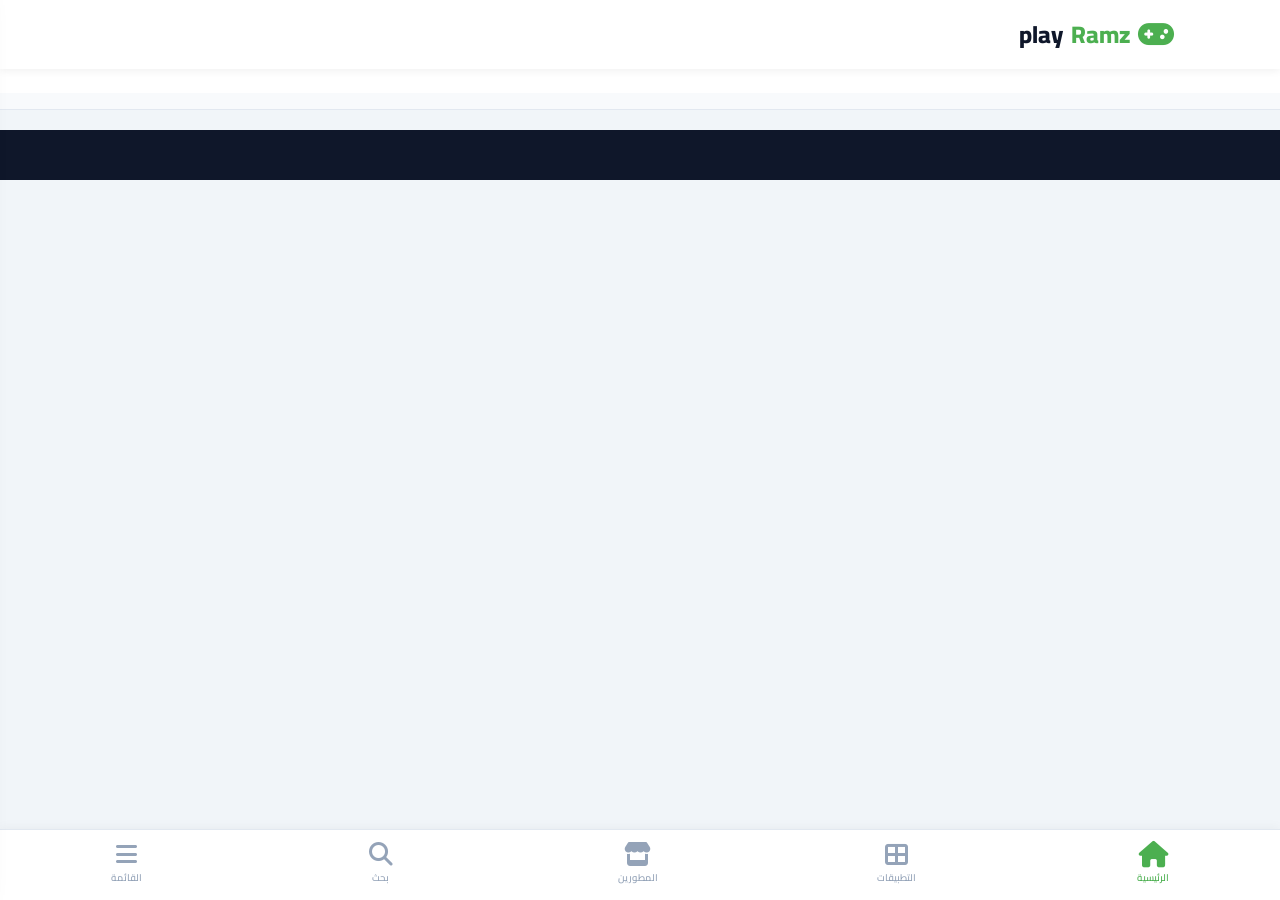
==== commit ac1930ca: "Update index.html" ====
--- a/index.html
+++ b/index.html
@@ -3,41 +3,25 @@
 <head>
     <meta charset="UTF-8" />
     <meta name="viewport" content="width=device-width, initial-scale=1.0, maximum-scale=1.0, user-scalable=no" />
-    <title>Play Ramz - متجر التطبيقات</title>
-
-    <!-- ===== تحسينات السرعة ===== -->
+    <title>Ramzplay - متجر التطبيقات</title>
     <link rel="preconnect" href="https://fonts.googleapis.com" />
     <link rel="preconnect" href="https://fonts.gstatic.com" crossorigin />
-    <link rel="preconnect" href="https://cdnjs.cloudflare.com" />
-    <link rel="dns-prefetch" href="https://fonts.googleapis.com" />
-    <link rel="dns-prefetch" href="https://cdnjs.cloudflare.com" />
-    <link rel="dns-prefetch" href="https://vpwqitvprtbwtgeuwjcs.supabase.co" />
-
-    <!-- ===== الخطوط ===== -->
     <link href="https://fonts.googleapis.com/css2?family=Cairo:wght@400;600;700;800&display=swap" rel="stylesheet" />
-    
-    <!-- ===== Font Awesome ===== -->
+    <!-- رابط Font Awesome الأساسي (cdnjs) -->
     <link rel="stylesheet" href="https://cdnjs.cloudflare.com/ajax/libs/font-awesome/6.5.1/css/all.min.css" integrity="sha512-DTOQO9RWCH3ppGqcWaEA1BIZOC6xxalwEsw9c2QQeAIftl+Vegovlnee1c9QX4TctnWMn13TZye+giMm8e2LwA==" crossorigin="anonymous" referrerpolicy="no-referrer" />
-
-    <!-- ===== ملف الثيمات الموحد ===== -->
-    <link rel="stylesheet" href="themes.css" />
-
     <style>
-        /* ============================================================
-           الأنماط الأساسية (تستخدم متغيرات CSS من themes.css)
-           ============================================================ */
+        /* ===== الأساسيات ===== */
         * { margin: 0; padding: 0; box-sizing: border-box; }
-        body { font-family: 'Cairo', sans-serif; background: var(--bg-body); color: var(--text-color); padding-bottom: 70px; direction: rtl; overflow-x: hidden; transition: background 0.4s ease, color 0.4s ease; }
+        body { font-family: 'Cairo', sans-serif; background: #f1f5f9; color: #1e293b; padding-bottom: 70px; direction: rtl; overflow-x: hidden; }
         a { text-decoration: none; color: inherit; }
         .container { max-width: 1100px; margin: 0 auto; padding: 0 16px; }
 
         /* ===== الهيدر ===== */
-        .navbar { background: var(--nav-bg); padding: 12px 0; box-shadow: 0 2px 8px var(--shadow-color); position: sticky; top: 0; z-index: 100; border-bottom: 1px solid var(--border-color); }
+        .navbar { background: white; padding: 12px 0; box-shadow: 0 2px 8px rgba(0,0,0,0.06); position: sticky; top: 0; z-index: 100; }
         .navbar .container { display: flex; align-items: center; justify-content: space-between; }
-        .logo { display: flex; align-items: center; gap: 8px; font-size: 1.5rem; font-weight: 800; color: var(--text-color); }
-        .logo i { color: var(--primary-color); font-size: 1.8rem; }
-        .logo .logo-text1 { color: var(--text-color); }
-        .logo .logo-text2 { color: var(--primary-color); }
+        .logo { display: flex; align-items: center; gap: 8px; font-size: 1.5rem; font-weight: 800; color: #0f172a; }
+        .logo i { color: #4CAF50; font-size: 1.8rem; }
+        .logo span { color: #4CAF50; }
         .nav-actions { display: flex; gap: 12px; align-items: center; }
         .nav-actions img#logoImageHeader {
             height: 45px;
@@ -52,10 +36,10 @@
         .nav-actions img#logoImageHeader:hover { transform: scale(1.05); }
 
         /* ===== كاروسيل ===== */
-        .carousel-section { padding: 16px 0 8px; background: var(--bg-card); }
-        .carousel-wrapper { position: relative; border-radius: var(--border-radius, 16px); overflow: hidden; box-shadow: 0 4px 12px var(--shadow-color); max-width: 100%; margin: 0 auto; }
+        .carousel-section { padding: 16px 0 8px; background: white; }
+        .carousel-wrapper { position: relative; border-radius: 16px; overflow: hidden; box-shadow: 0 4px 12px rgba(0,0,0,0.04); max-width: 100%; margin: 0 auto; }
         .carousel-slides { display: flex; transition: transform 0.4s ease; }
-        .carousel-slide { min-width: 100%; height: 180px; background: var(--border-color); display: flex; align-items: center; justify-content: center; font-size: 1.2rem; color: var(--text-light); }
+        .carousel-slide { min-width: 100%; height: 180px; background: #e2e8f0; display: flex; align-items: center; justify-content: center; font-size: 1.2rem; color: #94a3b8; }
         .carousel-slide img { width: 100%; height: 100%; object-fit: cover; }
         .carousel-btn { position: absolute; top: 50%; transform: translateY(-50%); background: rgba(0,0,0,0.4); color: white; border: none; font-size: 1.5rem; padding: 6px 12px; cursor: pointer; border-radius: 50%; z-index: 5; }
         .carousel-btn:hover { background: rgba(0,0,0,0.7); }
@@ -66,245 +50,832 @@
         .carousel-dot.active { background: white; transform: scale(1.2); }
 
         /* ===== شريط إعلاني متحرك ===== */
-        .marquee-section { background: var(--bg-card); padding: 8px 0; border-bottom: 1px solid var(--border-color); overflow: hidden; }
+        .marquee-section { background: #f8fafc; padding: 8px 0; border-bottom: 1px solid #e2e8f0; overflow: hidden; }
         .marquee-track { display: flex; gap: 20px; animation: marquee 20s linear infinite; width: max-content; }
-        .marquee-item { display: flex; align-items: center; gap: 12px; background: var(--bg-card); padding: 4px 16px 4px 12px; border-radius: 30px; box-shadow: 0 2px 8px var(--shadow-color); white-space: nowrap; font-size: 0.85rem; border: 1px solid var(--border-color); }
-        .marquee-item img { width: 32px; height: 32px; border-radius: 8px; object-fit: cover; background: var(--border-color); }
-        .marquee-item .marquee-btn { background: var(--primary-color); color: white; border: none; padding: 2px 12px; border-radius: 20px; font-size: 0.7rem; font-weight: 700; cursor: pointer; }
+        .marquee-item { display: flex; align-items: center; gap: 12px; background: white; padding: 4px 16px 4px 12px; border-radius: 30px; box-shadow: 0 2px 8px rgba(0,0,0,0.04); white-space: nowrap; font-size: 0.85rem; }
+        .marquee-item img { width: 32px; height: 32px; border-radius: 8px; object-fit: cover; background: #e2e8f0; }
+        .marquee-item .marquee-btn { background: #4CAF50; color: white; border: none; padding: 2px 12px; border-radius: 20px; font-size: 0.7rem; font-weight: 700; cursor: pointer; }
         @keyframes marquee { 0% { transform: translateX(0); } 100% { transform: translateX(-50%); } }
 
         /* ===== الأقسام ===== */
-        .section-block { margin: 20px 0; background: var(--bg-card); border-radius: var(--border-radius, 16px); padding: 12px 0 8px; box-shadow: 0 2px 8px var(--shadow-color); border: 1px solid var(--border-color); }
-        .section-header { display: flex; justify-content: space-between; align-items: center; padding: 0 16px 8px; border-bottom: 1px solid var(--border-color); }
-        .section-header h3 { font-size: 1.1rem; font-weight: 700; color: var(--text-color); }
-        .section-header a { color: var(--primary-color); font-size: 0.8rem; font-weight: 600; cursor: pointer; }
+        .section-block { margin: 20px 0; background: white; border-radius: 16px; padding: 12px 0 8px; box-shadow: 0 2px 8px rgba(0,0,0,0.04); }
+        .section-header { display: flex; justify-content: space-between; align-items: center; padding: 0 16px 8px; border-bottom: 1px solid #f1f5f9; }
+        .section-header h3 { font-size: 1.1rem; font-weight: 700; }
+        .section-header a { color: #4CAF50; font-size: 0.8rem; font-weight: 600; cursor: pointer; }
 
         /* ===== الفئات ===== */
-        .category-grid { display: grid; grid-template-columns: repeat(auto-fill, minmax(140px, 1fr)); gap: 12px; padding: 12px 16px; }
-        .category-card { background: var(--bg-card); border-radius: 12px; padding: 12px; text-align: center; box-shadow: 0 1px 4px var(--shadow-color); border: 1px solid var(--border-color); transition: 0.2s; cursor: pointer; }
-        .category-card:hover { transform: translateY(-2px); box-shadow: 0 4px 12px var(--shadow-hover); }
-        .category-card i { font-size: 2rem; color: var(--primary-color); }
-        .category-card .cat-name { font-weight: 600; margin-top: 4px; color: var(--text-color); }
-        .category-card .cat-count { font-size: 0.7rem; color: var(--text-light); }
+        .category-grid {
+            display: grid;
+            grid-template-columns: repeat(auto-fill, minmax(140px, 1fr));
+            gap: 12px;
+            padding: 12px 16px;
+        }
+        .category-card {
+            background: #f8fafc;
+            border-radius: 12px;
+            padding: 12px;
+            text-align: center;
+            box-shadow: 0 1px 4px rgba(0,0,0,0.04);
+            transition: 0.2s;
+            cursor: pointer;
+        }
+        .category-card:hover { transform: translateY(-2px); box-shadow: 0 4px 12px rgba(0,0,0,0.08); }
+        .category-card i { font-size: 2rem; color: #4CAF50; }
+        .category-card .cat-name { font-weight: 600; margin-top: 4px; }
+        .category-card .cat-count { font-size: 0.7rem; color: #94a3b8; }
 
         /* ===== المطورين (صفين) ===== */
-        .horizontal-scroll-2rows { display: grid; grid-auto-flow: column; grid-template-rows: repeat(2, auto); gap: 14px; padding: 12px 16px; overflow-x: auto; -webkit-overflow-scrolling: touch; scroll-behavior: smooth; scrollbar-width: none; -ms-overflow-style: none; }
+        .horizontal-scroll-2rows {
+            display: grid;
+            grid-auto-flow: column;
+            grid-template-rows: repeat(2, auto);
+            gap: 14px;
+            padding: 12px 16px;
+            overflow-x: auto;
+            -webkit-overflow-scrolling: touch;
+            scroll-behavior: smooth;
+            scrollbar-width: none;
+            -ms-overflow-style: none;
+        }
         .horizontal-scroll-2rows::-webkit-scrollbar { display: none; }
 
         /* ===== التطبيقات (3 صفوف) ===== */
-        .horizontal-scroll-3rows { display: grid; grid-auto-flow: column; grid-template-rows: repeat(3, auto); gap: 14px; padding: 12px 8px 12px 16px; overflow-x: auto; -webkit-overflow-scrolling: touch; scroll-behavior: smooth; scrollbar-width: none; -ms-overflow-style: none; margin: 0 -8px 0 0; }
+        .horizontal-scroll-3rows {
+            display: grid;
+            grid-auto-flow: column;
+            grid-template-rows: repeat(3, auto);
+            gap: 14px;
+            padding: 12px 8px 12px 16px;
+            overflow-x: auto;
+            -webkit-overflow-scrolling: touch;
+            scroll-behavior: smooth;
+            scrollbar-width: none;
+            -ms-overflow-style: none;
+            margin: 0 -8px 0 0;
+        }
         .horizontal-scroll-3rows::-webkit-scrollbar { display: none; }
         .horizontal-scroll-3rows .card-horizontal { width: 380px; flex-shrink: 0; }
         .horizontal-scroll-3rows .card-horizontal:last-child { margin-left: 16px; }
 
-        /* ===== آراء المستخدمين (صف واحد مع دوران تلقائي) ===== */
-        .horizontal-scroll-1row { display: flex; flex-wrap: nowrap; gap: 14px; padding: 12px 16px; overflow-x: auto; -webkit-overflow-scrolling: touch; scroll-behavior: smooth; scrollbar-width: none; -ms-overflow-style: none; }
+        /* ===== آراء المستخدمين (صف واحد) ===== */
+        .horizontal-scroll-1row {
+            display: flex;
+            flex-wrap: nowrap;
+            gap: 14px;
+            padding: 12px 16px;
+            overflow-x: auto;
+            -webkit-overflow-scrolling: touch;
+            scroll-behavior: smooth;
+            scrollbar-width: none;
+            -ms-overflow-style: none;
+        }
         .horizontal-scroll-1row::-webkit-scrollbar { display: none; }
 
         /* ===== البطاقة الأفقية الموحدة ===== */
-        .card-horizontal { background: var(--bg-card); border-radius: var(--border-radius, 16px); padding: 12px 14px; box-shadow: 0 2px 8px var(--shadow-color); border: 1px solid var(--border-color); transition: all 0.25s ease; cursor: pointer; display: flex; flex-direction: row; align-items: center; gap: 12px; flex-shrink: 0; width: 280px; }
-        .card-horizontal:hover { transform: translateY(-4px); box-shadow: 0 8px 20px var(--shadow-hover); border-color: var(--primary-color); }
-        .card-horizontal .card-icon { flex: 0 0 72px; width: 72px; height: 72px; border-radius: 16px; background: var(--border-color); overflow: hidden; display: flex; align-items: center; justify-content: center; font-size: 2.2rem; color: var(--text-light); box-shadow: 0 2px 6px var(--shadow-color); flex-shrink: 0; }
+        .card-horizontal {
+            background: #ffffff;
+            border-radius: 16px;
+            padding: 12px 14px;
+            box-shadow: 0 2px 8px rgba(0,0,0,0.06);
+            border: 1px solid #f1f5f9;
+            transition: all 0.25s ease;
+            cursor: pointer;
+            display: flex;
+            flex-direction: row;
+            align-items: center;
+            gap: 12px;
+            flex-shrink: 0;
+            width: 280px;
+        }
+        .card-horizontal:hover {
+            transform: translateY(-4px);
+            box-shadow: 0 8px 20px rgba(0,0,0,0.1);
+            border-color: #d1d5db;
+        }
+        .card-horizontal .card-icon {
+            flex: 0 0 72px;
+            width: 72px;
+            height: 72px;
+            border-radius: 16px;
+            background: #e2e8f0;
+            overflow: hidden;
+            display: flex;
+            align-items: center;
+            justify-content: center;
+            font-size: 2.2rem;
+            color: #94a3b8;
+            box-shadow: 0 2px 6px rgba(0,0,0,0.04);
+            flex-shrink: 0;
+        }
         .card-horizontal .card-icon img { width: 100%; height: 100%; object-fit: cover; }
-        .card-horizontal .card-info { flex: 1; min-width: 0; display: flex; flex-direction: column; gap: 3px; }
-        .card-horizontal .card-info .row1 { font-weight: 700; font-size: 1.05rem; white-space: nowrap; overflow: hidden; text-overflow: ellipsis; color: var(--text-color); line-height: 1.3; }
-        .card-horizontal .card-info .row2 { font-size: 0.8rem; color: var(--text-light); white-space: nowrap; overflow: hidden; text-overflow: ellipsis; display: flex; gap: 6px; align-items: center; }
-        .card-horizontal .card-info .row2 .badge { background: var(--border-color); padding: 0 8px; border-radius: 12px; font-size: 0.65rem; color: var(--text-color); font-weight: 600; white-space: nowrap; }
-        .card-horizontal .card-info .row3 { display: flex; align-items: center; gap: 10px; font-size: 0.8rem; color: var(--text-light); flex-wrap: wrap; }
+        .card-horizontal .card-info {
+            flex: 1;
+            min-width: 0;
+            display: flex;
+            flex-direction: column;
+            gap: 3px;
+        }
+        .card-horizontal .card-info .row1 {
+            font-weight: 700;
+            font-size: 1.05rem;
+            white-space: nowrap;
+            overflow: hidden;
+            text-overflow: ellipsis;
+            color: #0f172a;
+            line-height: 1.3;
+        }
+        .card-horizontal .card-info .row2 {
+            font-size: 0.8rem;
+            color: #64748b;
+            white-space: nowrap;
+            overflow: hidden;
+            text-overflow: ellipsis;
+            display: flex;
+            gap: 6px;
+            align-items: center;
+        }
+        .card-horizontal .card-info .row2 .badge {
+            background: #e2e8f0;
+            padding: 0 8px;
+            border-radius: 12px;
+            font-size: 0.65rem;
+            color: #475569;
+            font-weight: 600;
+            white-space: nowrap;
+        }
+        .card-horizontal .card-info .row3 {
+            display: flex;
+            align-items: center;
+            gap: 10px;
+            font-size: 0.8rem;
+            color: #94a3b8;
+            flex-wrap: wrap;
+        }
         .card-horizontal .card-info .row3 .rating-stars { color: #f59e0b; font-weight: 600; display: flex; align-items: center; gap: 2px; }
         .card-horizontal .card-info .row3 .action-btn { margin-right: auto; }
-        .card-horizontal .card-info .row3 .action-btn button { background: var(--primary-color); color: white; border: none; padding: 4px 16px; border-radius: 30px; font-size: 0.75rem; font-weight: 700; cursor: pointer; transition: 0.2s; white-space: nowrap; }
-        .card-horizontal .card-info .row3 .action-btn button:hover { opacity: 0.85; background: var(--primary-dark); }
-        .card-horizontal .card-info .row3 .action-btn button.installed { background: var(--border-color); color: var(--text-color); }
+        .card-horizontal .card-info .row3 .action-btn button {
+            background: #4CAF50;
+            color: white;
+            border: none;
+            padding: 4px 16px;
+            border-radius: 30px;
+            font-size: 0.75rem;
+            font-weight: 700;
+            cursor: pointer;
+            transition: 0.2s;
+            white-space: nowrap;
+        }
+        .card-horizontal .card-info .row3 .action-btn button:hover { opacity: 0.85; background: #388E3C; }
+        .card-horizontal .card-info .row3 .action-btn button.installed { background: #e2e8f0; color: #475569; }
         .card-horizontal .card-info .row3 .action-btn button:disabled { opacity: 0.5; cursor: not-allowed; }
         .card-horizontal .card-info .row3 .action-btn button.payment-required { background: #f59e0b; }
         .card-horizontal .card-info .row3 .action-btn button.payment-required:hover { background: #d97706; }
 
         /* ===== المدونة ===== */
-        .blog-grid { display: grid; grid-template-columns: repeat(auto-fill, minmax(220px, 1fr)); gap: 16px; padding: 12px 16px; }
-        .blog-card { background: var(--bg-card); border-radius: 12px; overflow: hidden; box-shadow: 0 2px 8px var(--shadow-color); border: 1px solid var(--border-color); transition: 0.2s; }
-        .blog-card:hover { transform: translateY(-4px); box-shadow: 0 8px 20px var(--shadow-hover); }
+        .blog-grid {
+            display: grid;
+            grid-template-columns: repeat(auto-fill, minmax(220px, 1fr));
+            gap: 16px;
+            padding: 12px 16px;
+        }
+        .blog-card {
+            background: white;
+            border-radius: 12px;
+            overflow: hidden;
+            box-shadow: 0 2px 8px rgba(0,0,0,0.04);
+            transition: 0.2s;
+        }
+        .blog-card:hover { transform: translateY(-4px); }
         .blog-card img { width: 100%; height: 120px; object-fit: cover; }
         .blog-card .blog-body { padding: 10px; }
-        .blog-card .blog-title { font-weight: 700; font-size: 1rem; color: var(--text-color); margin-bottom: 4px; }
-        .blog-card .blog-excerpt { font-size: 0.85rem; color: var(--text-light); display: -webkit-box; -webkit-line-clamp: 3; -webkit-box-orient: vertical; overflow: hidden; }
-        .blog-card .blog-footer { display: flex; justify-content: space-between; align-items: center; padding: 8px 10px 0; border-top: 1px solid var(--border-color); margin-top: 8px; }
-        .blog-card .blog-footer .share-btns { display: flex; gap: 6px; }
-        .blog-card .blog-footer .share-btns button { background: none; border: none; color: var(--text-light); cursor: pointer; font-size: 0.9rem; transition: 0.2s; padding: 2px; }
-        .blog-card .blog-footer .share-btns button:hover { color: var(--primary-color); }
+        .blog-card .blog-title { font-weight: 700; font-size: 1rem; margin-bottom: 4px; }
+        .blog-card .blog-excerpt { font-size: 0.85rem; color: #64748b; display: -webkit-box; -webkit-line-clamp: 3; -webkit-box-orient: vertical; overflow: hidden; }
 
         /* ===== صفحة التطبيقات ===== */
-        #appsPage { display: none; padding: 0 0 20px 0; animation: fadeIn 0.3s ease; }
+        #appsPage {
+            display: none;
+            padding: 0 0 20px 0;
+            animation: fadeIn 0.3s ease;
+        }
         #appsPage.active { display: block; }
         @keyframes fadeIn { from { opacity: 0; transform: translateY(10px); } to { opacity: 1; transform: translateY(0); } }
 
         /* ===== شاشة تفاصيل التطبيق ===== */
-        .app-detail-overlay { display: none; position: fixed; inset: 0; background: rgba(0,0,0,0.6); z-index: 500; justify-content: center; align-items: center; padding: 16px; animation: fadeIn 0.3s ease; }
+        .app-detail-overlay {
+            display: none;
+            position: fixed;
+            inset: 0;
+            background: rgba(0,0,0,0.6);
+            z-index: 500;
+            justify-content: center;
+            align-items: center;
+            padding: 16px;
+            animation: fadeIn 0.3s ease;
+        }
         .app-detail-overlay.open { display: flex; }
-        .app-detail-container { background: var(--bg-card); border-radius: 28px; max-width: 500px; width: 100%; max-height: 95vh; overflow-y: auto; padding: 0; box-shadow: 0 30px 60px rgba(0,0,0,0.4); position: relative; scrollbar-width: none; -ms-overflow-style: none; }
+        .app-detail-container {
+            background: white;
+            border-radius: 28px;
+            max-width: 500px;
+            width: 100%;
+            max-height: 95vh;
+            overflow-y: auto;
+            padding: 0;
+            box-shadow: 0 30px 60px rgba(0,0,0,0.4);
+            position: relative;
+            scrollbar-width: none;
+            -ms-overflow-style: none;
+        }
         .app-detail-container::-webkit-scrollbar { display: none; }
-        .app-detail-close { position: sticky; top: 12px; left: 16px; background: rgba(0,0,0,0.5); border: none; color: white; width: 36px; height: 36px; border-radius: 50%; font-size: 1.2rem; cursor: pointer; z-index: 10; float: left; margin: 12px 12px 0 0; backdrop-filter: blur(4px); transition: 0.2s; }
+        .app-detail-close {
+            position: sticky;
+            top: 12px;
+            left: 16px;
+            background: rgba(0,0,0,0.5);
+            border: none;
+            color: white;
+            width: 36px;
+            height: 36px;
+            border-radius: 50%;
+            font-size: 1.2rem;
+            cursor: pointer;
+            z-index: 10;
+            float: left;
+            margin: 12px 12px 0 0;
+            backdrop-filter: blur(4px);
+            transition: 0.2s;
+        }
         .app-detail-close:hover { background: rgba(0,0,0,0.8); transform: scale(1.1); }
 
-        .app-detail-top { padding: 20px 20px 16px; text-align: center; background: var(--gradient-primary); border-radius: 28px 28px 0 0; }
-        .app-detail-top .detail-icon { width: 100px; height: 100px; border-radius: 24px; background: var(--border-color); overflow: hidden; margin: 0 auto 12px; display: flex; align-items: center; justify-content: center; font-size: 3rem; color: var(--text-light); box-shadow: 0 4px 16px var(--shadow-color); }
+        .app-detail-top {
+            padding: 20px 20px 16px;
+            text-align: center;
+            background: linear-gradient(145deg, #f8fafc, #ffffff);
+            border-radius: 28px 28px 0 0;
+        }
+        .app-detail-top .detail-icon { width: 100px; height: 100px; border-radius: 24px; background: #e2e8f0; overflow: hidden; margin: 0 auto 12px; display: flex; align-items: center; justify-content: center; font-size: 3rem; color: #94a3b8; box-shadow: 0 4px 16px rgba(0,0,0,0.08); }
         .app-detail-top .detail-icon img { width: 100%; height: 100%; object-fit: cover; }
-        .app-detail-top .detail-name { font-size: 1.4rem; font-weight: 800; color: var(--text-color); }
-        .app-detail-top .detail-desc { font-size: 0.9rem; color: var(--text-light); margin: 4px 0 8px; }
-        .app-detail-top .detail-status { display: inline-block; padding: 2px 14px; border-radius: 20px; font-size: 0.75rem; font-weight: 600; background: var(--primary-color); color: white; margin-bottom: 6px; }
+        .app-detail-top .detail-name { font-size: 1.4rem; font-weight: 800; }
+        .app-detail-top .detail-desc { font-size: 0.9rem; color: #64748b; margin: 4px 0 8px; }
+        .app-detail-top .detail-status {
+            display: inline-block;
+            padding: 2px 14px;
+            border-radius: 20px;
+            font-size: 0.75rem;
+            font-weight: 600;
+            background: #4CAF50;
+            color: white;
+            margin-bottom: 6px;
+        }
         .app-detail-top .detail-status.restricted { background: #ef4444; }
         .app-detail-top .detail-status.payment { background: #f59e0b; }
-        .app-detail-top .detail-price { font-size: 1.1rem; font-weight: 700; color: var(--text-color); margin: 4px 0 10px; }
-        .app-detail-top .detail-price .old-price { text-decoration: line-through; color: var(--text-light); font-size: 0.9rem; margin-left: 8px; }
-        .app-detail-top .detail-install-btn { background: var(--primary-color); color: white; border: none; padding: 12px 40px; border-radius: 40px; font-size: 1rem; font-weight: 700; cursor: pointer; transition: 0.2s; width: 100%; max-width: 280px; margin: 0 auto; }
-        .app-detail-top .detail-install-btn:hover { background: var(--primary-dark); }
-        .app-detail-top .detail-install-btn:disabled { background: var(--border-color); color: var(--text-light); cursor: not-allowed; }
+        .app-detail-top .detail-price { font-size: 1.1rem; font-weight: 700; color: #0f172a; margin: 4px 0 10px; }
+        .app-detail-top .detail-price .old-price { text-decoration: line-through; color: #94a3b8; font-size: 0.9rem; margin-left: 8px; }
+        .app-detail-top .detail-install-btn {
+            background: #4CAF50;
+            color: white;
+            border: none;
+            padding: 12px 40px;
+            border-radius: 40px;
+            font-size: 1rem;
+            font-weight: 700;
+            cursor: pointer;
+            transition: 0.2s;
+            width: 100%;
+            max-width: 280px;
+            margin: 0 auto;
+        }
+        .app-detail-top .detail-install-btn:hover { background: #388E3C; }
+        .app-detail-top .detail-install-btn:disabled { background: #e2e8f0; color: #94a3b8; cursor: not-allowed; }
         .app-detail-top .detail-install-btn.payment-required { background: #f59e0b; }
         .app-detail-top .detail-install-btn.payment-required:hover { background: #d97706; }
 
-        .app-detail-middle { padding: 16px 20px; background: var(--bg-body); }
-        .app-detail-middle .detail-images-scroll { display: flex; gap: 10px; overflow-x: auto; padding: 4px 0 12px; scrollbar-width: none; -ms-overflow-style: none; }
+        .app-detail-middle { padding: 16px 20px; background: #f8fafc; }
+        .app-detail-middle .detail-images-scroll {
+            display: flex;
+            gap: 10px;
+            overflow-x: auto;
+            padding: 4px 0 12px;
+            scrollbar-width: none;
+            -ms-overflow-style: none;
+        }
         .app-detail-middle .detail-images-scroll::-webkit-scrollbar { display: none; }
-        .app-detail-middle .detail-images-scroll img { flex: 0 0 auto; width: 130px; height: 90px; border-radius: 12px; object-fit: cover; background: var(--border-color); border: 2px solid var(--bg-card); box-shadow: 0 2px 8px var(--shadow-color); }
-        .app-detail-middle .detail-about-btn { display: block; width: 100%; padding: 10px; border: 2px solid var(--border-color); border-radius: 40px; background: var(--bg-card); font-weight: 600; color: var(--text-color); cursor: pointer; transition: 0.2s; font-family: inherit; font-size: 0.9rem; margin-top: 4px; }
-        .app-detail-middle .detail-about-btn:hover { border-color: var(--primary-color); color: var(--primary-color); }
+        .app-detail-middle .detail-images-scroll img {
+            flex: 0 0 auto;
+            width: 130px;
+            height: 90px;
+            border-radius: 12px;
+            object-fit: cover;
+            background: #e2e8f0;
+            border: 2px solid white;
+            box-shadow: 0 2px 8px rgba(0,0,0,0.06);
+        }
+        .app-detail-middle .detail-about-btn {
+            display: block;
+            width: 100%;
+            padding: 10px;
+            border: 2px solid #e2e8f0;
+            border-radius: 40px;
+            background: white;
+            font-weight: 600;
+            color: #0f172a;
+            cursor: pointer;
+            transition: 0.2s;
+            font-family: inherit;
+            font-size: 0.9rem;
+            margin-top: 4px;
+        }
+        .app-detail-middle .detail-about-btn:hover { border-color: #4CAF50; color: #4CAF50; }
 
         .app-detail-bottom { padding: 16px 20px 20px; }
-        .app-detail-bottom .share-section { display: flex; gap: 8px; align-items: center; margin-bottom: 14px; flex-wrap: wrap; }
-        .app-detail-bottom .share-section .share-label { font-weight: 600; font-size: 0.9rem; color: var(--text-color); }
-        .app-detail-bottom .share-section .share-btn { background: var(--primary-color); color: white; border: none; padding: 6px 18px; border-radius: 30px; font-size: 0.75rem; font-weight: 600; cursor: pointer; transition: 0.2s; display: flex; align-items: center; gap: 6px; }
-        .app-detail-bottom .share-section .share-btn:hover { background: var(--primary-dark); }
-        .app-detail-bottom .rating-filter { display: flex; gap: 8px; margin: 10px 0 14px; flex-wrap: wrap; }
-        .app-detail-bottom .rating-filter .star-btn { background: var(--border-color); border: 2px solid transparent; padding: 4px 14px; border-radius: 30px; font-size: 0.8rem; font-weight: 600; cursor: pointer; transition: 0.2s; font-family: inherit; color: var(--text-color); }
-        .app-detail-bottom .rating-filter .star-btn:hover { background: var(--shadow-color); }
+        .app-detail-bottom .share-section {
+            display: flex;
+            gap: 8px;
+            align-items: center;
+            margin-bottom: 14px;
+            flex-wrap: wrap;
+        }
+        .app-detail-bottom .share-section .share-label { font-weight: 600; font-size: 0.9rem; color: #0f172a; }
+        .app-detail-bottom .share-section .share-btn {
+            background: #3b82f6;
+            color: white;
+            border: none;
+            padding: 6px 18px;
+            border-radius: 30px;
+            font-size: 0.75rem;
+            font-weight: 600;
+            cursor: pointer;
+            transition: 0.2s;
+            display: flex;
+            align-items: center;
+            gap: 6px;
+        }
+        .app-detail-bottom .share-section .share-btn:hover { background: #2563eb; }
+
+        .app-detail-bottom .rating-filter {
+            display: flex;
+            gap: 8px;
+            margin: 10px 0 14px;
+            flex-wrap: wrap;
+        }
+        .app-detail-bottom .rating-filter .star-btn {
+            background: #f1f5f9;
+            border: 2px solid transparent;
+            padding: 4px 14px;
+            border-radius: 30px;
+            font-size: 0.8rem;
+            font-weight: 600;
+            cursor: pointer;
+            transition: 0.2s;
+            font-family: inherit;
+            color: #475569;
+        }
+        .app-detail-bottom .rating-filter .star-btn:hover { background: #e2e8f0; }
         .app-detail-bottom .rating-filter .star-btn.active { background: #f59e0b; color: white; border-color: #f59e0b; }
 
-        .app-detail-bottom .detail-reviews-scroll { display: flex; gap: 12px; overflow-x: auto; padding: 8px 0 12px; scrollbar-width: none; -ms-overflow-style: none; }
+        .app-detail-bottom .detail-reviews-scroll {
+            display: flex;
+            gap: 12px;
+            overflow-x: auto;
+            padding: 8px 0 12px;
+            scrollbar-width: none;
+            -ms-overflow-style: none;
+        }
         .app-detail-bottom .detail-reviews-scroll::-webkit-scrollbar { display: none; }
-        .app-detail-bottom .detail-reviews-scroll .review-card { flex: 0 0 auto; width: 200px; background: var(--bg-card); border-radius: 16px; padding: 12px; text-align: center; border: 1px solid var(--border-color); }
-        .app-detail-bottom .detail-reviews-scroll .review-card .review-name { font-weight: 600; font-size: 0.85rem; color: var(--text-color); }
+        .app-detail-bottom .detail-reviews-scroll .review-card {
+            flex: 0 0 auto;
+            width: 200px;
+            background: #f8fafc;
+            border-radius: 16px;
+            padding: 12px;
+            text-align: center;
+            border: 1px solid #f1f5f9;
+        }
+        .app-detail-bottom .detail-reviews-scroll .review-card .review-name { font-weight: 600; font-size: 0.85rem; }
         .app-detail-bottom .detail-reviews-scroll .review-card .review-stars { color: #f59e0b; font-size: 0.75rem; }
-        .app-detail-bottom .detail-reviews-scroll .review-card .review-text { font-size: 0.75rem; color: var(--text-light); display: -webkit-box; -webkit-line-clamp: 2; -webkit-box-orient: vertical; overflow: hidden; }
-
-        .app-detail-bottom .similar-apps-title { font-weight: 700; font-size: 1rem; margin: 14px 0 8px; color: var(--text-color); }
-        .app-detail-bottom .similar-apps-scroll { display: flex; gap: 12px; overflow-x: auto; padding: 4px 0 8px; scrollbar-width: none; -ms-overflow-style: none; }
+        .app-detail-bottom .detail-reviews-scroll .review-card .review-text { font-size: 0.75rem; color: #64748b; display: -webkit-box; -webkit-line-clamp: 2; -webkit-box-orient: vertical; overflow: hidden; }
+
+        .app-detail-bottom .similar-apps-title { font-weight: 700; font-size: 1rem; margin: 14px 0 8px; color: #0f172a; }
+        .app-detail-bottom .similar-apps-scroll {
+            display: flex;
+            gap: 12px;
+            overflow-x: auto;
+            padding: 4px 0 8px;
+            scrollbar-width: none;
+            -ms-overflow-style: none;
+        }
         .app-detail-bottom .similar-apps-scroll::-webkit-scrollbar { display: none; }
-        .app-detail-bottom .similar-apps-scroll .similar-card { flex: 0 0 auto; width: 140px; background: var(--bg-card); border-radius: 16px; padding: 10px; text-align: center; cursor: pointer; transition: 0.2s; border: 1px solid var(--border-color); }
-        .app-detail-bottom .similar-apps-scroll .similar-card:hover { transform: translateY(-2px); box-shadow: 0 4px 12px var(--shadow-hover); }
-        .app-detail-bottom .similar-apps-scroll .similar-card .sim-icon { width: 56px; height: 56px; border-radius: 14px; background: var(--border-color); margin: 0 auto 4px; overflow: hidden; display: flex; align-items: center; justify-content: center; font-size: 1.6rem; color: var(--text-light); }
+        .app-detail-bottom .similar-apps-scroll .similar-card {
+            flex: 0 0 auto;
+            width: 140px;
+            background: #f8fafc;
+            border-radius: 16px;
+            padding: 10px;
+            text-align: center;
+            cursor: pointer;
+            transition: 0.2s;
+            border: 1px solid #f1f5f9;
+        }
+        .app-detail-bottom .similar-apps-scroll .similar-card:hover { transform: translateY(-2px); box-shadow: 0 4px 12px rgba(0,0,0,0.06); }
+        .app-detail-bottom .similar-apps-scroll .similar-card .sim-icon { width: 56px; height: 56px; border-radius: 14px; background: #e2e8f0; margin: 0 auto 4px; overflow: hidden; display: flex; align-items: center; justify-content: center; font-size: 1.6rem; color: #94a3b8; }
         .app-detail-bottom .similar-apps-scroll .similar-card .sim-icon img { width: 100%; height: 100%; object-fit: cover; }
-        .app-detail-bottom .similar-apps-scroll .similar-card .sim-name { font-size: 0.8rem; font-weight: 600; white-space: nowrap; overflow: hidden; text-overflow: ellipsis; color: var(--text-color); }
+        .app-detail-bottom .similar-apps-scroll .similar-card .sim-name { font-size: 0.8rem; font-weight: 600; white-space: nowrap; overflow: hidden; text-overflow: ellipsis; }
         .app-detail-bottom .similar-apps-scroll .similar-card .sim-rating { font-size: 0.65rem; color: #f59e0b; }
 
         /* ===== القائمة الجانبية ===== */
-        .side-menu-overlay { display: none; position: fixed; inset: 0; background: rgba(0,0,0,0.5); z-index: 800; animation: fadeIn 0.25s ease; }
+        .side-menu-overlay {
+            display: none;
+            position: fixed;
+            inset: 0;
+            background: rgba(0,0,0,0.5);
+            z-index: 800;
+            animation: fadeIn 0.25s ease;
+        }
         .side-menu-overlay.open { display: block; }
-        .side-menu { position: fixed; top: 0; left: 0; width: 320px; max-width: 85vw; height: 100%; background: var(--secondary-color); z-index: 900; transform: translateX(-110%); transition: transform 0.35s cubic-bezier(0.4, 0, 0.2, 1); overflow-y: auto; padding: 20px 16px 30px; box-shadow: 4px 0 30px rgba(0,0,0,0.3); scrollbar-width: thin; scrollbar-color: var(--primary-color) transparent; }
+
+        .side-menu {
+            position: fixed;
+            top: 0;
+            left: 0;
+            width: 320px;
+            max-width: 85vw;
+            height: 100%;
+            background: #0f172a;
+            z-index: 900;
+            transform: translateX(-110%);
+            transition: transform 0.35s cubic-bezier(0.4, 0, 0.2, 1);
+            overflow-y: auto;
+            padding: 20px 16px 30px;
+            box-shadow: 4px 0 30px rgba(0,0,0,0.3);
+            scrollbar-width: thin;
+            scrollbar-color: #4CAF50 transparent;
+        }
         .side-menu::-webkit-scrollbar { width: 4px; }
-        .side-menu::-webkit-scrollbar-thumb { background: var(--primary-color); border-radius: 10px; }
+        .side-menu::-webkit-scrollbar-thumb { background: #4CAF50; border-radius: 10px; }
         .side-menu.open { transform: translateX(0); }
-        .side-menu .menu-logo { text-align: center; padding: 10px 0 20px; border-bottom: 1px solid var(--border-color); margin-bottom: 16px; }
-        .side-menu .menu-logo img { max-width: 120px; max-height: 80px; object-fit: contain; border-radius: 12px; }
-        .side-menu .menu-logo .logo-text { color: white; font-size: 1.3rem; font-weight: 800; margin-top: 4px; }
-        .side-menu .menu-logo .logo-text .logo-text1 { color: white; }
-        .side-menu .menu-logo .logo-text .logo-text2 { color: var(--primary-color); }
-        .side-menu .menu-item { display: flex; align-items: center; gap: 14px; padding: 14px 16px; border-radius: 16px; color: var(--text-light); font-size: 1rem; font-weight: 600; cursor: pointer; transition: all 0.2s; margin-bottom: 4px; border: none; background: none; width: 100%; text-align: right; font-family: inherit; }
-        .side-menu .menu-item:hover { background: var(--bg-card); color: white; }
-        .side-menu .menu-item i { font-size: 1.3rem; width: 28px; text-align: center; color: var(--primary-color); }
-        .side-menu .menu-item .item-badge { background: var(--primary-color); color: white; font-size: 0.6rem; padding: 1px 10px; border-radius: 20px; margin-right: auto; font-weight: 700; }
-        .side-menu .menu-item .item-badge.coming { background: #f59e0b; }
-        .side-menu .menu-divider { height: 1px; background: var(--border-color); margin: 12px 0; }
-        .side-menu .menu-footer { margin-top: 20px; padding-top: 16px; border-top: 1px solid var(--border-color); text-align: center; color: var(--text-light); font-size: 0.7rem; }
+
+        .side-menu .menu-logo {
+            text-align: center;
+            padding: 10px 0 20px;
+            border-bottom: 1px solid #1e293b;
+            margin-bottom: 16px;
+        }
+        .side-menu .menu-logo img {
+            max-width: 120px;
+            max-height: 80px;
+            object-fit: contain;
+            border-radius: 12px;
+        }
+        .side-menu .menu-logo .logo-text {
+            color: white;
+            font-size: 1.3rem;
+            font-weight: 800;
+            margin-top: 4px;
+        }
+        .side-menu .menu-logo .logo-text span { color: #4CAF50; }
+
+        .side-menu .menu-item {
+            display: flex;
+            align-items: center;
+            gap: 14px;
+            padding: 14px 16px;
+            border-radius: 16px;
+            color: #cbd5e1;
+            font-size: 1rem;
+            font-weight: 600;
+            cursor: pointer;
+            transition: all 0.2s;
+            margin-bottom: 4px;
+            border: none;
+            background: none;
+            width: 100%;
+            text-align: right;
+            font-family: inherit;
+        }
+        .side-menu .menu-item:hover {
+            background: #1e293b;
+            color: white;
+        }
+        .side-menu .menu-item i {
+            font-size: 1.3rem;
+            width: 28px;
+            text-align: center;
+            color: #4CAF50;
+        }
+        .side-menu .menu-item .item-badge {
+            background: #4CAF50;
+            color: white;
+            font-size: 0.6rem;
+            padding: 1px 10px;
+            border-radius: 20px;
+            margin-right: auto;
+            font-weight: 700;
+        }
+        .side-menu .menu-item .item-badge.coming {
+            background: #f59e0b;
+        }
+        .side-menu .menu-divider {
+            height: 1px;
+            background: #1e293b;
+            margin: 12px 0;
+        }
+        .side-menu .menu-footer {
+            margin-top: 20px;
+            padding-top: 16px;
+            border-top: 1px solid #1e293b;
+            text-align: center;
+            color: #64748b;
+            font-size: 0.7rem;
+        }
 
         /* ===== مودال المستخدم ===== */
-        .user-modal { display: none; position: fixed; inset: 0; background: rgba(0,0,0,0.6); z-index: 700; justify-content: center; align-items: center; padding: 20px; }
+        .user-modal {
+            display: none;
+            position: fixed;
+            inset: 0;
+            background: rgba(0,0,0,0.6);
+            z-index: 700;
+            justify-content: center;
+            align-items: center;
+            padding: 20px;
+        }
         .user-modal.open { display: flex; }
-        .user-modal-content { background: var(--bg-card); border-radius: 28px; max-width: 400px; width: 100%; padding: 30px 24px; text-align: center; box-shadow: 0 30px 60px rgba(0,0,0,0.4); }
-        .user-modal-content h3 { font-size: 1.3rem; color: var(--text-color); margin-bottom: 4px; }
-        .user-modal-content .user-avatar { width: 80px; height: 80px; border-radius: 50%; background: var(--border-color); margin: 0 auto 12px; display: flex; align-items: center; justify-content: center; font-size: 2.5rem; color: var(--text-light); }
-        .user-modal-content input { width: 100%; padding: 12px 16px; border: 2px solid var(--border-color); border-radius: 40px; margin-bottom: 12px; font-size: 1rem; font-family: inherit; background: var(--bg-body); color: var(--text-color); transition: 0.2s; }
-        .user-modal-content input:focus { outline: none; border-color: var(--primary-color); }
-        .user-modal-content .user-btn { background: var(--primary-color); color: white; border: none; padding: 12px; border-radius: 40px; font-weight: 700; font-size: 1rem; cursor: pointer; width: 100%; transition: 0.2s; font-family: inherit; }
-        .user-modal-content .user-btn:hover { background: var(--primary-dark); }
-        .user-modal-content .user-btn.outline { background: transparent; color: var(--primary-color); border: 2px solid var(--primary-color); margin-top: 8px; }
-        .user-modal-content .user-btn.outline:hover { background: var(--bg-body); }
-        .user-modal-content .user-close { margin-top: 12px; background: var(--border-color); border: none; padding: 10px 30px; border-radius: 40px; font-weight: 600; cursor: pointer; font-family: inherit; color: var(--text-color); }
+        .user-modal-content {
+            background: white;
+            border-radius: 28px;
+            max-width: 400px;
+            width: 100%;
+            padding: 30px 24px;
+            text-align: center;
+            box-shadow: 0 30px 60px rgba(0,0,0,0.4);
+        }
+        .user-modal-content h3 { font-size: 1.3rem; margin-bottom: 4px; }
+        .user-modal-content .user-avatar {
+            width: 80px;
+            height: 80px;
+            border-radius: 50%;
+            background: #e2e8f0;
+            margin: 0 auto 12px;
+            display: flex;
+            align-items: center;
+            justify-content: center;
+            font-size: 2.5rem;
+            color: #94a3b8;
+        }
+        .user-modal-content input {
+            width: 100%;
+            padding: 12px 16px;
+            border: 2px solid #e2e8f0;
+            border-radius: 40px;
+            margin-bottom: 12px;
+            font-size: 1rem;
+            font-family: inherit;
+            background: #f8fafc;
+            transition: 0.2s;
+        }
+        .user-modal-content input:focus { outline: none; border-color: #4CAF50; }
+        .user-modal-content .user-btn {
+            background: #4CAF50;
+            color: white;
+            border: none;
+            padding: 12px;
+            border-radius: 40px;
+            font-weight: 700;
+            font-size: 1rem;
+            cursor: pointer;
+            width: 100%;
+            transition: 0.2s;
+            font-family: inherit;
+        }
+        .user-modal-content .user-btn:hover { background: #388E3C; }
+        .user-modal-content .user-btn.outline {
+            background: transparent;
+            color: #4CAF50;
+            border: 2px solid #4CAF50;
+            margin-top: 8px;
+        }
+        .user-modal-content .user-btn.outline:hover { background: #f0fdf4; }
+        .user-modal-content .user-close {
+            margin-top: 12px;
+            background: #e2e8f0;
+            border: none;
+            padding: 10px 30px;
+            border-radius: 40px;
+            font-weight: 600;
+            cursor: pointer;
+            font-family: inherit;
+        }
 
         /* ===== مودال السلة ===== */
-        .cart-modal { display: none; position: fixed; inset: 0; background: rgba(0,0,0,0.6); z-index: 700; justify-content: center; align-items: center; padding: 20px; }
+        .cart-modal {
+            display: none;
+            position: fixed;
+            inset: 0;
+            background: rgba(0,0,0,0.6);
+            z-index: 700;
+            justify-content: center;
+            align-items: center;
+            padding: 20px;
+        }
         .cart-modal.open { display: flex; }
-        .cart-modal-content { background: var(--bg-card); border-radius: 28px; max-width: 420px; width: 100%; max-height: 85vh; padding: 24px 20px 20px; box-shadow: 0 30px 60px rgba(0,0,0,0.4); display: flex; flex-direction: column; }
-        .cart-modal-content h3 { font-size: 1.3rem; color: var(--text-color); margin-bottom: 12px; text-align: center; }
-        .cart-items { flex: 1; overflow-y: auto; margin-bottom: 12px; scrollbar-width: thin; }
+        .cart-modal-content {
+            background: white;
+            border-radius: 28px;
+            max-width: 420px;
+            width: 100%;
+            max-height: 85vh;
+            padding: 24px 20px 20px;
+            box-shadow: 0 30px 60px rgba(0,0,0,0.4);
+            display: flex;
+            flex-direction: column;
+        }
+        .cart-modal-content h3 { font-size: 1.3rem; margin-bottom: 12px; text-align: center; }
+        .cart-items {
+            flex: 1;
+            overflow-y: auto;
+            margin-bottom: 12px;
+            scrollbar-width: thin;
+        }
         .cart-items::-webkit-scrollbar { width: 4px; }
-        .cart-items::-webkit-scrollbar-thumb { background: var(--primary-color); border-radius: 10px; }
-        .cart-item { display: flex; align-items: center; gap: 12px; padding: 10px 12px; background: var(--bg-body); border-radius: 12px; margin-bottom: 8px; border: 1px solid var(--border-color); }
-        .cart-item .ci-icon { width: 40px; height: 40px; border-radius: 10px; background: var(--border-color); overflow: hidden; display: flex; align-items: center; justify-content: center; font-size: 1.2rem; color: var(--text-light); flex-shrink: 0; }
+        .cart-items::-webkit-scrollbar-thumb { background: #4CAF50; border-radius: 10px; }
+        .cart-item {
+            display: flex;
+            align-items: center;
+            gap: 12px;
+            padding: 10px 12px;
+            background: #f8fafc;
+            border-radius: 12px;
+            margin-bottom: 8px;
+            border: 1px solid #f1f5f9;
+        }
+        .cart-item .ci-icon { width: 40px; height: 40px; border-radius: 10px; background: #e2e8f0; overflow: hidden; display: flex; align-items: center; justify-content: center; font-size: 1.2rem; color: #94a3b8; flex-shrink: 0; }
         .cart-item .ci-icon img { width: 100%; height: 100%; object-fit: cover; }
         .cart-item .ci-info { flex: 1; min-width: 0; }
-        .cart-item .ci-info .ci-name { font-weight: 600; font-size: 0.9rem; color: var(--text-color); }
-        .cart-item .ci-info .ci-price { font-size: 0.8rem; color: var(--text-light); }
+        .cart-item .ci-info .ci-name { font-weight: 600; font-size: 0.9rem; }
+        .cart-item .ci-info .ci-price { font-size: 0.8rem; color: #64748b; }
         .cart-item .ci-remove { background: none; border: none; color: #ef4444; cursor: pointer; font-size: 1.1rem; padding: 4px; }
-        .cart-empty { text-align: center; color: var(--text-light); padding: 30px 0; }
-        .cart-total { font-weight: 700; font-size: 1.1rem; text-align: center; padding: 10px 0; border-top: 2px solid var(--border-color); margin-bottom: 12px; color: var(--text-color); }
-        .cart-actions { display: flex; flex-direction: column; gap: 8px; }
-        .cart-actions button { padding: 10px; border-radius: 40px; font-weight: 700; border: none; cursor: pointer; transition: 0.2s; font-family: inherit; font-size: 0.9rem; display: flex; align-items: center; justify-content: center; gap: 8px; }
+        .cart-empty { text-align: center; color: #94a3b8; padding: 30px 0; }
+        .cart-total { font-weight: 700; font-size: 1.1rem; text-align: center; padding: 10px 0; border-top: 2px solid #f1f5f9; margin-bottom: 12px; }
+        .cart-actions {
+            display: flex;
+            flex-direction: column;
+            gap: 8px;
+        }
+        .cart-actions button {
+            padding: 10px;
+            border-radius: 40px;
+            font-weight: 700;
+            border: none;
+            cursor: pointer;
+            transition: 0.2s;
+            font-family: inherit;
+            font-size: 0.9rem;
+            display: flex;
+            align-items: center;
+            justify-content: center;
+            gap: 8px;
+        }
         .cart-actions .btn-whatsapp { background: #25D366; color: white; }
         .cart-actions .btn-whatsapp:hover { background: #1da851; }
         .cart-actions .btn-email { background: #3b82f6; color: white; }
         .cart-actions .btn-email:hover { background: #2563eb; }
         .cart-actions .btn-chat { background: #8b5cf6; color: white; }
         .cart-actions .btn-chat:hover { background: #7c3aed; }
-        .cart-actions .btn-close-cart { background: var(--border-color); color: var(--text-color); }
-        .cart-actions .btn-close-cart:hover { background: var(--shadow-color); }
+        .cart-actions .btn-close-cart { background: #e2e8f0; color: #475569; }
+        .cart-actions .btn-close-cart:hover { background: #cbd5e1; }
 
         /* ===== مودال الدفع ===== */
-        .payment-modal { display: none; position: fixed; inset: 0; background: rgba(0,0,0,0.7); z-index: 600; justify-content: center; align-items: center; padding: 20px; }
+        .payment-modal {
+            display: none;
+            position: fixed;
+            inset: 0;
+            background: rgba(0,0,0,0.7);
+            z-index: 600;
+            justify-content: center;
+            align-items: center;
+            padding: 20px;
+        }
         .payment-modal.open { display: flex; }
-        .payment-modal-content { background: var(--bg-card); border-radius: 28px; max-width: 400px; width: 100%; padding: 30px 24px; text-align: center; box-shadow: 0 30px 60px rgba(0,0,0,0.4); }
-        .payment-modal-content h3 { font-size: 1.3rem; color: var(--text-color); margin-bottom: 8px; }
-        .payment-modal-content .payment-amount { font-size: 2rem; font-weight: 800; color: var(--text-color); margin: 12px 0; }
+        .payment-modal-content {
+            background: white;
+            border-radius: 28px;
+            max-width: 400px;
+            width: 100%;
+            padding: 30px 24px;
+            text-align: center;
+            box-shadow: 0 30px 60px rgba(0,0,0,0.4);
+        }
+        .payment-modal-content h3 { font-size: 1.3rem; margin-bottom: 8px; }
+        .payment-modal-content .payment-amount { font-size: 2rem; font-weight: 800; color: #0f172a; margin: 12px 0; }
         .payment-modal-content .payment-methods { display: flex; flex-direction: column; gap: 10px; margin: 16px 0; }
-        .payment-modal-content .payment-methods button { background: var(--bg-card); border: 2px solid var(--border-color); padding: 12px; border-radius: 40px; font-weight: 600; cursor: pointer; transition: 0.2s; font-family: inherit; display: flex; align-items: center; justify-content: center; gap: 10px; color: var(--text-color); }
-        .payment-modal-content .payment-methods button:hover { border-color: var(--primary-color); background: var(--bg-body); }
-        .payment-modal-content .payment-methods button i { font-size: 1.2rem; color: var(--primary-color); }
-        .payment-modal-content .payment-close { margin-top: 16px; background: var(--border-color); border: none; padding: 10px 30px; border-radius: 40px; font-weight: 600; cursor: pointer; font-family: inherit; color: var(--text-color); }
+        .payment-modal-content .payment-methods button {
+            background: #f8fafc;
+            border: 2px solid #e2e8f0;
+            padding: 12px;
+            border-radius: 40px;
+            font-weight: 600;
+            cursor: pointer;
+            transition: 0.2s;
+            font-family: inherit;
+            display: flex;
+            align-items: center;
+            justify-content: center;
+            gap: 10px;
+        }
+        .payment-modal-content .payment-methods button:hover { border-color: #4CAF50; background: #f0fdf4; }
+        .payment-modal-content .payment-methods button i { font-size: 1.2rem; }
+        .payment-modal-content .payment-close { margin-top: 16px; background: #e2e8f0; border: none; padding: 10px 30px; border-radius: 40px; font-weight: 600; cursor: pointer; font-family: inherit; }
 
         /* ===== مودال التطبيق القديم ===== */
         .app-modal { display: none; position: fixed; inset: 0; background: rgba(0,0,0,0.5); z-index: 300; align-items: center; justify-content: center; padding: 20px; }
         .app-modal.open { display: flex; }
-        .app-modal-content { background: var(--bg-card); border-radius: 24px; max-width: 400px; width: 100%; padding: 30px 24px; text-align: center; box-shadow: 0 30px 60px rgba(0,0,0,0.3); position: relative; }
-        .app-modal-content .modal-close { position: absolute; top: 12px; left: 16px; background: none; border: none; font-size: 1.5rem; cursor: pointer; color: var(--text-light); }
-        .app-modal-content .modal-icon { width: 80px; height: 80px; border-radius: 20px; background: var(--border-color); margin: 0 auto 12px; overflow: hidden; display: flex; align-items: center; justify-content: center; font-size: 2.5rem; color: var(--text-light); }
+        .app-modal-content { background: white; border-radius: 24px; max-width: 400px; width: 100%; padding: 30px 24px; text-align: center; box-shadow: 0 30px 60px rgba(0,0,0,0.3); position: relative; }
+        .app-modal-content .modal-close { position: absolute; top: 12px; left: 16px; background: none; border: none; font-size: 1.5rem; cursor: pointer; color: #94a3b8; }
+        .app-modal-content .modal-icon { width: 80px; height: 80px; border-radius: 20px; background: #e2e8f0; margin: 0 auto 12px; overflow: hidden; display: flex; align-items: center; justify-content: center; font-size: 2.5rem; color: #94a3b8; }
         .app-modal-content .modal-icon img { width: 100%; height: 100%; object-fit: cover; }
-        .app-modal-content h3 { font-size: 1.4rem; color: var(--text-color); margin-bottom: 4px; }
-        .app-modal-content p { color: var(--text-light); font-size: 0.9rem; margin-bottom: 8px; }
-        .app-modal-content .modal-meta { font-size: 0.8rem; color: var(--text-light); margin-bottom: 16px; }
-        .app-modal-content .modal-download { background: var(--primary-color); color: white; border: none; padding: 12px 32px; border-radius: 40px; font-weight: 700; font-size: 1rem; cursor: pointer; width: 100%; transition: 0.2s; }
-        .app-modal-content .modal-download:hover { background: var(--primary-dark); }
-        .app-modal-content .modal-download.disabled { background: var(--border-color); color: var(--text-light); cursor: not-allowed; }
-
-        /* ===== الشريط السفلي ===== */
-        .bottom-nav { position: fixed; bottom: 0; left: 0; right: 0; background: var(--bg-card); border-top: 1px solid var(--border-color); display: flex; justify-content: space-around; padding: 8px 0 10px; z-index: 200; box-shadow: 0 -2px 10px var(--shadow-color); }
-        .bottom-nav .nav-item { display: flex; flex-direction: column; align-items: center; gap: 2px; font-size: 0.65rem; color: var(--text-light); cursor: pointer; transition: 0.2s; border: none; background: none; font-family: inherit; padding: 4px 8px; border-radius: 12px; min-width: 50px; }
-        .bottom-nav .nav-item i { font-size: 1.5rem; transition: 0.2s; }
-        .bottom-nav .nav-item.active { color: var(--primary-color); }
-        .bottom-nav .nav-item.active i { transform: scale(1.1); }
-        .bottom-nav .nav-item:hover { color: var(--primary-color); }
-        .bottom-nav .nav-item .nav-label { font-size: 0.6rem; font-weight: 600; }
+        .app-modal-content h3 { font-size: 1.4rem; margin-bottom: 4px; }
+        .app-modal-content p { color: #64748b; font-size: 0.9rem; margin-bottom: 8px; }
+        .app-modal-content .modal-meta { font-size: 0.8rem; color: #94a3b8; margin-bottom: 16px; }
+        .app-modal-content .modal-download { background: #4CAF50; color: white; border: none; padding: 12px 32px; border-radius: 40px; font-weight: 700; font-size: 1rem; cursor: pointer; width: 100%; transition: 0.2s; }
+        .app-modal-content .modal-download:hover { background: #388E3C; }
+        .app-modal-content .modal-download.disabled { background: #e2e8f0; color: #94a3b8; cursor: not-allowed; }
+
+        /* ===== الشريط السفلي – أيقونات Font Awesome فقط ===== */
+        .bottom-nav {
+            position: fixed;
+            bottom: 0;
+            left: 0;
+            right: 0;
+            background: white;
+            border-top: 1px solid #e2e8f0;
+            display: flex;
+            justify-content: space-around;
+            padding: 8px 0 10px;
+            z-index: 200;
+            box-shadow: 0 -2px 10px rgba(0,0,0,0.04);
+        }
+        .bottom-nav .nav-item {
+            display: flex;
+            flex-direction: column;
+            align-items: center;
+            gap: 2px;
+            font-size: 0.65rem;
+            color: #94a3b8;
+            cursor: pointer;
+            transition: 0.2s;
+            border: none;
+            background: none;
+            font-family: inherit;
+            padding: 4px 8px;
+            border-radius: 12px;
+            min-width: 50px;
+        }
+        .bottom-nav .nav-item i {
+            font-size: 1.5rem;
+            transition: 0.2s;
+        }
+        .bottom-nav .nav-item.active {
+            color: #4CAF50;
+        }
+        .bottom-nav .nav-item.active i {
+            transform: scale(1.1);
+        }
+        .bottom-nav .nav-item:hover {
+            color: #4CAF50;
+        }
+        .bottom-nav .nav-item .nav-label {
+            font-size: 0.6rem;
+            font-weight: 600;
+        }
 
         /* ===== التذييل ===== */
-        .footer { background: var(--footer-bg); color: var(--footer-text); padding: 30px 16px 20px; margin-top: 20px; }
+        .footer {
+            background: #0f172a;
+            color: #cbd5e1;
+            padding: 30px 16px 20px;
+            margin-top: 20px;
+        }
         .footer .container { display: grid; grid-template-columns: repeat(auto-fit, minmax(150px, 1fr)); gap: 20px; }
         .footer h4 { color: white; margin-bottom: 8px; }
         .footer ul { list-style: none; padding: 0; }
         .footer ul li { margin-bottom: 4px; }
-        .footer ul li a { color: var(--footer-text); transition: 0.2s; }
-        .footer ul li a:hover { color: var(--primary-color); }
+        .footer ul li a { color: #94a3b8; transition: 0.2s; }
+        .footer ul li a:hover { color: #4CAF50; }
         .footer .social-icons { display: flex; gap: 12px; flex-wrap: wrap; }
-        .footer .social-icons a { color: var(--footer-text); font-size: 1.4rem; transition: 0.2s; }
-        .footer .social-icons a:hover { color: var(--primary-color); }
-        .footer .copyright { text-align: center; border-top: 1px solid var(--border-color); padding-top: 16px; margin-top: 16px; font-size: 0.85rem; color: var(--footer-text); }
+        .footer .social-icons a { color: #94a3b8; font-size: 1.4rem; transition: 0.2s; }
+        .footer .social-icons a:hover { color: #4CAF50; }
+        .footer .copyright {
+            text-align: center;
+            border-top: 1px solid #1e293b;
+            padding-top: 16px;
+            margin-top: 16px;
+            font-size: 0.85rem;
+            color: #64748b;
+        }
+        .footer .copyright .developer-credit {
+            color: #4CAF50;
+            font-weight: 700;
+        }
 
         /* ===== تحسينات متجاوبة ===== */
         @media (max-width: 768px) {
@@ -315,13 +886,13 @@
             .category-grid { grid-template-columns: repeat(auto-fill, minmax(120px, 1fr)); }
             .card-horizontal { width: 220px; padding: 10px 12px; }
             .card-horizontal .card-icon { flex: 0 0 54px; width: 54px; height: 54px; font-size: 1.6rem; }
+            .card-horizontal .card-info .row1 { font-size: 0.9rem; }
             .horizontal-scroll-3rows .card-horizontal { width: 320px; }
             .bottom-nav .nav-item i { font-size: 1.3rem; }
             .bottom-nav .nav-item { min-width: 44px; }
             .app-detail-container { max-width: 100%; border-radius: 20px 20px 0 0; max-height: 98vh; }
             .app-detail-top .detail-icon { width: 80px; height: 80px; }
             .side-menu { width: 280px; }
-            .logo { font-size: 1.2rem; }
         }
         @media (max-width: 480px) {
             .carousel-slide { height: 120px; }
@@ -331,6 +902,10 @@
             .category-card { padding: 8px; }
             .card-horizontal { width: 180px; padding: 8px 10px; gap: 8px; }
             .card-horizontal .card-icon { flex: 0 0 44px; width: 44px; height: 44px; font-size: 1.2rem; }
+            .card-horizontal .card-info .row1 { font-size: 0.8rem; }
+            .card-horizontal .card-info .row2 { font-size: 0.65rem; }
+            .card-horizontal .card-info .row3 { font-size: 0.65rem; gap: 6px; }
+            .card-horizontal .card-info .row3 .action-btn button { font-size: 0.6rem; padding: 2px 12px; }
             .horizontal-scroll-3rows .card-horizontal { width: 260px; }
             .app-detail-top .detail-icon { width: 70px; height: 70px; font-size: 2rem; }
             .app-detail-top .detail-name { font-size: 1.1rem; }
@@ -340,10 +915,7 @@
             .bottom-nav .nav-item i { font-size: 1.1rem; }
             .bottom-nav .nav-item { min-width: 38px; padding: 2px 4px; }
             .bottom-nav .nav-item .nav-label { font-size: 0.5rem; }
-            .logo { font-size: 1rem; }
-        }
-
-        /* ===== مكونات إضافية ===== */
+        }
         .hidden { display: none !important; }
         .text-center { text-align: center; }
         .mt-8 { margin-top: 8px; }
@@ -351,30 +923,9 @@
         .flex-between { display: flex; justify-content: space-between; align-items: center; }
         .gap-8 { gap: 8px; }
         .filter-bar { display: flex; flex-wrap: wrap; gap: 8px; padding: 8px 16px; }
-        .filter-bar button { background: var(--border-color); border: none; padding: 4px 14px; border-radius: 30px; font-size: 0.8rem; font-weight: 600; cursor: pointer; transition: 0.2s; color: var(--text-color); }
-        .filter-bar button.active { background: var(--primary-color); color: white; }
+        .filter-bar button { background: #e2e8f0; border: none; padding: 4px 14px; border-radius: 30px; font-size: 0.8rem; font-weight: 600; cursor: pointer; transition: 0.2s; }
+        .filter-bar button.active { background: #4CAF50; color: white; }
         .filter-bar button:hover { opacity: 0.8; }
-
-        /* ===== الهاشتاجات ===== */
-        .hashtags-container { display: flex; flex-wrap: wrap; gap: 4px; margin: 6px 0; }
-        .hashtag { background: var(--border-color); padding: 2px 12px; border-radius: 20px; font-size: 0.75rem; color: var(--text-color); cursor: pointer; transition: 0.2s; display: inline-block; }
-        .hashtag:hover { background: var(--primary-color); color: white; }
-
-        /* ===== الإعلانات المخصصة ===== */
-        .custom-ad { background: var(--bg-card); border-radius: var(--border-radius); padding: 12px; margin: 8px 0; border: 1px solid var(--border-color); }
-        .custom-ad img { width: 100%; max-height: 120px; object-fit: cover; border-radius: 8px; }
-        .custom-ad .ad-title { font-weight: 600; color: var(--text-color); margin-top: 4px; }
-
-        /* ===== دوران التقيمات ===== */
-        .testimonials-wrapper { position: relative; overflow: hidden; padding: 12px 0; }
-        .testimonials-scroll { display: flex; flex-wrap: nowrap; gap: 16px; padding: 0 16px; overflow-x: auto; -webkit-overflow-scrolling: touch; scroll-behavior: smooth; scrollbar-width: none; -ms-overflow-style: none; }
-        .testimonials-scroll::-webkit-scrollbar { display: none; }
-        .testimonial-card { flex: 0 0 auto; width: 220px; background: var(--bg-card); border-radius: 16px; padding: 16px; text-align: center; box-shadow: 0 2px 8px var(--shadow-color); border: 1px solid var(--border-color); transition: all 0.3s ease; }
-        .testimonial-card:hover { transform: translateY(-4px); box-shadow: 0 8px 20px var(--shadow-hover); }
-        .testimonial-card img { width: 56px; height: 56px; border-radius: 50%; object-fit: cover; background: var(--border-color); margin-bottom: 6px; }
-        .testimonial-card .t-name { font-weight: 700; font-size: 0.95rem; color: var(--text-color); }
-        .testimonial-card .t-review { font-size: 0.85rem; color: var(--text-light); margin: 4px 0; display: -webkit-box; -webkit-line-clamp: 3; -webkit-box-orient: vertical; overflow: hidden; }
-        .testimonial-card .t-rating { color: #f59e0b; font-size: 0.9rem; }
     </style>
 </head>
 <body>
@@ -383,7 +934,8 @@
     <header class="navbar">
         <div class="container">
             <div class="logo" id="logoDisplay">
-                <!-- سيتم ملؤه ديناميكياً -->
+                <i class="fas fa-gamepad"></i>
+                <span>Ramz</span>play
             </div>
             <div class="nav-actions">
                 <img id="logoImageHeader" src="" alt="شعار الموقع" style="display: none;" onclick="openSideMenu()" />
@@ -423,16 +975,13 @@
     </div>
 
     <!-- ========================================================== -->
-    <!-- القائمة الجانبية -->
+    <!-- القائمة الجانبية (Side Menu) -->
     <!-- ========================================================== -->
     <div class="side-menu-overlay" id="sideMenuOverlay" onclick="closeSideMenu()"></div>
     <div class="side-menu" id="sideMenu">
         <div class="menu-logo">
             <img id="menuLogoImage" src="" alt="شعار الموقع" style="display:none; max-width:100px; margin:0 auto;" />
-            <div class="logo-text" id="menuLogoText">
-                <span class="logo-text1">Play</span>
-                <span class="logo-text2">Ramz</span>
-            </div>
+            <div class="logo-text" id="menuLogoText">Ramz<span>play</span></div>
         </div>
 
         <!-- أيقونة المستخدم -->
@@ -451,13 +1000,6 @@
 
         <div class="menu-divider"></div>
 
-        <!-- تبديل الثيم -->
-        <button class="menu-item" onclick="switchTheme()">
-            <i class="fas fa-palette"></i>
-            <span>تبديل الثيم</span>
-            <span class="item-badge" id="themeBadge">🌿</span>
-        </button>
-
         <!-- التحديثات -->
         <button class="menu-item" onclick="showComingSoon('التحديثات')">
             <i class="fas fa-sync-alt"></i>
@@ -471,7 +1013,7 @@
             <span>المدونة</span>
         </button>
 
-        <!-- لوحة التحكم -->
+        <!-- لوحة التحكم (Ramzplay) -->
         <button class="menu-item" onclick="openAdminLogin()">
             <i class="fas fa-cog"></i>
             <span>Ramzplay</span>
@@ -488,19 +1030,21 @@
         <div class="menu-divider"></div>
 
         <div class="menu-footer">
-            <span>Play Ramz v2.0</span>
-            <span style="display:block; font-size:0.6rem; color:var(--text-light); margin-top:4px;">جميع الحقوق محفوظة للمهندس رمزي الصلاحي © 2026</span>
+            <span>Ramzplay v2.0</span>
+            <span style="display:block; font-size:0.6rem; color:#475569; margin-top:4px;">جميع الحقوق محفوظة للمهندس رمزي الصلاحي © 2026</span>
         </div>
     </div>
 
     <!-- ========================================================== -->
-    <!-- مودال المستخدم -->
+    <!-- مودال المستخدم (تسجيل الدخول / إنشاء حساب) -->
     <!-- ========================================================== -->
     <div class="user-modal" id="userModal">
         <div class="user-modal-content">
-            <div class="user-avatar"><i class="fas fa-user"></i></div>
+            <div class="user-avatar">
+                <i class="fas fa-user"></i>
+            </div>
             <h3 id="userModalTitle">تسجيل الدخول</h3>
-            <p style="color:var(--text-light); font-size:0.9rem; margin-bottom:12px;" id="userModalSub">أدخل بياناتك للدخول إلى حسابك</p>
+            <p style="color:#64748b; font-size:0.9rem; margin-bottom:12px;" id="userModalSub">أدخل بياناتك للدخول إلى حسابك</p>
             <input type="text" id="userNameInput" placeholder="اسم المستخدم" />
             <input type="password" id="userPassInput" placeholder="كلمة المرور" />
             <button class="user-btn" id="userActionBtn" onclick="handleUserAction()">تسجيل الدخول</button>
@@ -511,12 +1055,14 @@
     </div>
 
     <!-- ========================================================== -->
-    <!-- مودال السلة -->
+    <!-- مودال السلة (Cart) -->
     <!-- ========================================================== -->
     <div class="cart-modal" id="cartModal">
         <div class="cart-modal-content">
             <h3>🛒 سلة المشتريات</h3>
-            <div class="cart-items" id="cartItemsContainer"><div class="cart-empty">السلة فارغة</div></div>
+            <div class="cart-items" id="cartItemsContainer">
+                <div class="cart-empty">السلة فارغة</div>
+            </div>
             <div class="cart-total" id="cartTotal">المجموع: 0.00 ر.س</div>
             <div class="cart-actions">
                 <button class="btn-whatsapp" onclick="sendOrderViaWhatsApp()"><i class="fab fa-whatsapp"></i> طلب عبر واتساب</button>
@@ -528,13 +1074,13 @@
     </div>
 
     <!-- ========================================================== -->
-    <!-- مودال الدفع -->
+    <!-- مودال الدفع (محاكاة) -->
     <!-- ========================================================== -->
     <div class="payment-modal" id="paymentModal">
         <div class="payment-modal-content">
             <h3>💳 إتمام عملية الشراء</h3>
             <div class="payment-amount" id="paymentAmount">0.00 ر.س</div>
-            <p style="color:var(--text-light); font-size:0.9rem;">اختر طريقة الدفع المفضلة:</p>
+            <p style="color:#64748b; font-size:0.9rem;">اختر طريقة الدفع المفضلة:</p>
             <div class="payment-methods" id="paymentMethods">
                 <button onclick="simulatePayment('card')"><i class="fas fa-credit-card"></i> بطاقة ائتمان</button>
                 <button onclick="simulatePayment('mada')"><i class="fas fa-credit-card"></i> مدى (Mada)</button>
@@ -546,20 +1092,24 @@
         </div>
     </div>
 
-    <!-- ===== شاشة تفاصيل التطبيق ===== -->
+    <!-- ===== شاشة تفاصيل التطبيق (ثلاثة أثلاث) ===== -->
     <div class="app-detail-overlay" id="appDetailOverlay">
         <div class="app-detail-container" id="appDetailContainer">
             <button class="app-detail-close" onclick="closeAppDetail()">✕</button>
-            <div id="appDetailContent"></div>
+            <div id="appDetailContent">
+                <!-- سيتم ملؤه ديناميكياً -->
+            </div>
         </div>
     </div>
 
     <!-- ===== التذييل ===== -->
     <footer class="footer" id="footerSection">
-        <div class="container" id="footerContent"></div>
+        <div class="container" id="footerContent">
+            <!-- سيتم ملؤه ديناميكياً -->
+        </div>
     </footer>
 
-    <!-- ===== مودال التطبيق القديم ===== -->
+    <!-- ===== مودال التطبيق (القديم - للاستخدام في البحث) ===== -->
     <div class="app-modal" id="appModal">
         <div class="app-modal-content">
             <button class="modal-close" onclick="closeAppModal()">&times;</button>
@@ -571,22 +1121,29 @@
         </div>
     </div>
 
-    <!-- ===== الشريط السفلي ===== -->
+    <!-- ========================================================== -->
+    <!-- الشريط السفلي – أيقونات Font Awesome (محدثة) -->
+    <!-- ========================================================== -->
     <nav class="bottom-nav" id="bottomNav">
         <button class="nav-item active" data-tab="home" onclick="switchTab('home')">
-            <i class="fas fa-house"></i><span class="nav-label">الرئيسية</span>
+            <i class="fas fa-house"></i>
+            <span class="nav-label">الرئيسية</span>
         </button>
         <button class="nav-item" data-tab="apps" onclick="switchTab('apps')">
-            <i class="fas fa-th-large"></i><span class="nav-label">التطبيقات</span>
+            <i class="fas fa-th-large"></i>  <!-- ✅ تم التعديل -->
+            <span class="nav-label">التطبيقات</span>
         </button>
         <button class="nav-item" data-tab="stores" onclick="switchTab('stores')">
-            <i class="fas fa-store"></i><span class="nav-label">المطورين</span>
+            <i class="fas fa-store"></i>
+            <span class="nav-label">المطورين</span>
         </button>
         <button class="nav-item" data-tab="search" onclick="switchTab('search')">
-            <i class="fas fa-search"></i><span class="nav-label">بحث</span>
+            <i class="fas fa-search"></i>
+            <span class="nav-label">بحث</span>
         </button>
         <button class="nav-item" onclick="openSideMenu()">
-            <i class="fas fa-bars"></i><span class="nav-label">القائمة</span>
+            <i class="fas fa-bars"></i>
+            <span class="nav-label">القائمة</span>
         </button>
     </nav>
 
@@ -596,7 +1153,7 @@
     <!-- ===== كود التشغيل الرئيسي ===== -->
     <script>
         // ============================================================
-        // كود index.html – النسخة النهائية
+        // كود index.html – يعتمد على common.js
         // ============================================================
 
         let appData = {};
@@ -610,7 +1167,7 @@
         let pendingPaymentAppId = null;
         let isUserLoggedIn = false;
         let currentUser = null;
-        let userMode = 'login';
+        let userMode = 'login'; // 'login' or 'register'
 
         // متغيرات للتحكم في دوران آراء المستخدمين
         let testimonialsInterval = null;
@@ -620,26 +1177,17 @@
         // ---- تحميل البيانات وعرض الموقع ----
         async function init() {
             appData = await window.loadAppData();
-            
-            // تطبيق الثيم المحفوظ
-            applyTheme();
-            
-            // زيادة عداد الزوار
+            // زيادة عداد الزوار (مرة واحدة لكل جلسة)
             if (!sessionStorage.getItem('visitorCounted')) {
-                if (window.incrementVisitorCount) window.incrementVisitorCount();
+                if (window.incrementVisitorCount) {
+                    window.incrementVisitorCount();
+                }
                 sessionStorage.setItem('visitorCounted', 'true');
             }
-            
+            // تحميل حالة المستخدم من localStorage
             loadUserState();
             renderAll();
             setupEventListeners();
-            
-            // تحديث SEO
-            updateSEO();
-            
-            // تحميل الإعلانات
-            loadAds();
-            
             setInterval(async () => {
                 const fresh = await window.loadAppData();
                 if (JSON.stringify(fresh) !== JSON.stringify(appData)) {
@@ -647,6 +1195,9 @@
                     renderAll();
                 }
             }, 60000);
+
+            // التأكد من تحميل Font Awesome مع ثلاثة مصادر
+            ensureFontAwesome();
         }
 
         function renderAll() {
@@ -660,70 +1211,53 @@
         }
 
         // ============================================================
-        // الثيمات
+        // دالة التأكد من تحميل Font Awesome + ثلاثة مصادر احتياطية
         // ============================================================
-        function applyTheme() {
-            const theme = appData.settings?.activeTheme || 'theme-default';
-            document.body.className = theme;
-            updateThemeBadge(theme);
-        }
-
-        function switchTheme() {
-            const themes = ['theme-default', 'theme-dark', 'theme-blue', 'theme-purple', 'theme-red', 'theme-gold'];
-            const current = document.body.className || 'theme-default';
-            let index = themes.indexOf(current);
-            index = (index + 1) % themes.length;
-            const newTheme = themes[index];
-            document.body.className = newTheme;
-            if (appData.settings) {
-                appData.settings.activeTheme = newTheme;
-                window.saveAppData(appData, ['settings']);
-            }
-            updateThemeBadge(newTheme);
-            showToast('🎨 تم التبديل إلى ' + newTheme.replace('theme-', ''), 'success');
-        }
-
-        function updateThemeBadge(theme) {
-            const badge = document.getElementById('themeBadge');
-            if (!badge) return;
-            const icons = {
-                'theme-default': '🌿',
-                'theme-dark': '🌙',
-                'theme-blue': '🔵',
-                'theme-purple': '🟣',
-                'theme-red': '🔴',
-                'theme-gold': '🟡'
-            };
-            badge.textContent = icons[theme] || '🌿';
+        function ensureFontAwesome() {
+            // اختبر وجود أيقونة معروفة (fa-th-large موجودة في جميع الإصدارات)
+            const testEl = document.createElement('span');
+            testEl.className = 'fas fa-th-large';
+            testEl.style.display = 'none';
+            document.body.appendChild(testEl);
+            const computed = window.getComputedStyle(testEl);
+            const hasFont = computed.fontFamily.includes('Font Awesome');
+            document.body.removeChild(testEl);
+
+            if (!hasFont) {
+                // المصدر الثاني (jsdelivr)
+                let link = document.createElement('link');
+                link.rel = 'stylesheet';
+                link.href = 'https://cdn.jsdelivr.net/npm/@fortawesome/fontawesome-free@6.5.1/css/all.min.css';
+                link.crossOrigin = 'anonymous';
+                document.head.appendChild(link);
+                console.log('⏳ Loading Font Awesome from second CDN (jsdelivr)...');
+
+                // المصدر الثالث (use.fontawesome.com) – في حال فشل الثاني
+                setTimeout(() => {
+                    const checkAgain = document.createElement('span');
+                    checkAgain.className = 'fas fa-th-large';
+                    checkAgain.style.display = 'none';
+                    document.body.appendChild(checkAgain);
+                    const stillMissing = window.getComputedStyle(checkAgain).fontFamily.includes('Font Awesome');
+                    document.body.removeChild(checkAgain);
+                    if (!stillMissing) {
+                        const link3 = document.createElement('link');
+                        link3.rel = 'stylesheet';
+                        link3.href = 'https://use.fontawesome.com/releases/v6.5.1/css/all.css';
+                        link3.crossOrigin = 'anonymous';
+                        document.head.appendChild(link3);
+                        console.log('✅ Font Awesome loaded from third CDN (use.fontawesome.com)');
+                    } else {
+                        console.log('✅ Font Awesome loaded from second CDN (jsdelivr)');
+                    }
+                }, 800);
+            } else {
+                console.log('✅ Font Awesome loaded successfully from primary CDN (cdnjs)');
+            }
         }
 
         // ============================================================
-        // SEO
-        // ============================================================
-        function updateSEO() {
-            if (window.updatePageSEO) {
-                const data = getCurrentPageData();
-                window.updatePageSEO(data);
-            }
-        }
-
-        function getCurrentPageData() {
-            // يمكن توسيع هذه الدالة لجلب بيانات الصفحة الحالية
-            return null;
-        }
-
-        // ============================================================
-        // الإعلانات
-        // ============================================================
-        function loadAds() {
-            const ads = appData.settings?.ads || {};
-            if (ads.googleAdSense?.publisherId) {
-                window.loadGoogleAdSense(ads.googleAdSense.publisherId);
-            }
-        }
-
-        // ============================================================
-        // الدوال الأساسية
+        // دالة renderLogo (للشعار)
         // ============================================================
         function renderLogo() {
             const s = appData.settings || {};
@@ -733,14 +1267,9 @@
 
             if (el) {
                 const icon = s.logoIcon || 'fa-gamepad';
-                const text1 = s.logoText1 || 'Play';
-                const text2 = s.logoText2 || 'Ramz';
-                const color2 = s.logoText2Color || '#4CAF50';
-                el.innerHTML = `
-                    <i class="fas ${icon}"></i>
-                    <span class="logo-text1">${text1}</span>
-                    <span class="logo-text2" style="color:${color2};">${text2}</span>
-                `;
+                const text1 = s.logoText1 || 'Ramz';
+                const text2 = s.logoText2 || 'play';
+                el.innerHTML = `<i class="fas ${icon}"></i> <span>${text1}</span> ${text2}`;
             }
 
             if (logoImg) {
@@ -755,177 +1284,63 @@
                 }
             }
 
-            // تحديث القائمة الجانبية
-            const menuLogoText = document.getElementById('menuLogoText');
-            if (menuLogoText) {
-                const text1 = s.logoText1 || 'Play';
-                const text2 = s.logoText2 || 'Ramz';
-                const color2 = s.logoText2Color || '#4CAF50';
-                menuLogoText.innerHTML = `
-                    <span class="logo-text1">${text1}</span>
-                    <span class="logo-text2" style="color:${color2};">${text2}</span>
-                `;
-            }
-
-            const menuLogoImg = document.getElementById('menuLogoImage');
-            if (menuLogoImg) {
-                if (imageUrl && imageUrl.trim() !== '') {
-                    menuLogoImg.src = imageUrl;
-                    menuLogoImg.style.display = 'block';
-                } else {
-                    menuLogoImg.style.display = 'none';
-                }
-            }
-
-            document.title = (s.appName || 'Play Ramz') + ' - متجر التطبيقات';
-        }
-
-        function renderCarousel() {
-            const container = document.getElementById('carouselSlides');
-            const dots = document.getElementById('carouselDots');
-            const slides = appData.carousel || [];
-            if (slides.length === 0) {
-                container.innerHTML = `<div class="carousel-slide"><span style="color:var(--text-light);">لا توجد إعلانات</span></div>`;
-                dots.innerHTML = '';
-                return;
-            }
-            const sorted = [...slides].sort((a, b) => (a.order || 0) - (b.order || 0));
-            container.innerHTML = sorted.map((slide) =>
-                `<div class="carousel-slide"><img src="${slide.image}" alt="${slide.seo?.altText || slide.name || 'إعلان'}" loading="lazy" /></div>`
-            ).join('');
-            dots.innerHTML = sorted.map((_, i) =>
-                `<button class="carousel-dot ${i === 0 ? 'active' : ''}" onclick="goToCarousel(${i})"></button>`
-            ).join('');
-            carouselIndex = 0;
-            updateCarousel();
-            startCarouselTimer();
-        }
-
-        function updateCarousel() {
-            const total = appData.carousel ? appData.carousel.length : 0;
-            if (total === 0) return;
-            if (carouselIndex >= total) carouselIndex = 0;
-            if (carouselIndex < 0) carouselIndex = total - 1;
-            const container = document.getElementById('carouselSlides');
-            container.style.transform = `translateX(-${carouselIndex * 100}%)`;
-            document.querySelectorAll('.carousel-dot').forEach((dot, i) => {
-                dot.classList.toggle('active', i === carouselIndex);
-            });
-        }
-
-        function changeCarousel(dir) {
-            const total = appData.carousel ? appData.carousel.length : 0;
-            if (total === 0) return;
-            carouselIndex += dir;
-            if (carouselIndex >= total) carouselIndex = 0;
-            if (carouselIndex < 0) carouselIndex = total - 1;
-            updateCarousel();
-            resetCarouselTimer();
-        }
-
-        function goToCarousel(idx) {
-            const total = appData.carousel ? appData.carousel.length : 0;
-            if (idx < 0 || idx >= total) return;
-            carouselIndex = idx;
-            updateCarousel();
-            resetCarouselTimer();
-        }
-
-        function startCarouselTimer() {
-            if (carouselTimer) clearInterval(carouselTimer);
-            carouselTimer = setInterval(() => changeCarousel(1), 4000);
-        }
-
-        function resetCarouselTimer() {
-            if (carouselTimer) clearInterval(carouselTimer);
-            startCarouselTimer();
-        }
-
-        function renderMarquee() {
-            const track = document.getElementById('marqueeTrack');
-            const items = appData.marquee || [];
-            if (items.length === 0) {
-                track.innerHTML = '<span style="color:var(--text-light);padding:4px 0;">أضف إعلانات من لوحة التحكم</span>';
-                return;
-            }
-            const doubled = [...items, ...items];
-            track.innerHTML = doubled.map((item) => `
-                <div class="marquee-item">
-                    <img src="${item.icon || 'https://placehold.co/64/e2e8f0/94a3b8?text=?'}" alt="${item.name}" />
-                    <span>${item.name}</span>
-                    <button class="marquee-btn" onclick="event.stopPropagation();handleMarqueeClick('${item.link}')">تحميل</button>
-                </div>
-            `).join('');
-        }
-
-        function handleMarqueeClick(link) {
-            if (link && link !== '#') window.open(link, '_blank');
-            else alert('رابط التحميل غير متاح حالياً');
-        }
-
-        function renderFooter() {
-            const container = document.getElementById('footerContent');
-            const f = appData.footer || {};
-            const s = appData.settings || {};
-            const links = f.links || {};
-            const linkKeys = ['policy', 'terms', 'about', 'contact', 'blog'];
-            const linkLabels = { 'policy': 'سياسة الخصوصية', 'terms': 'الشروط والأحكام', 'about': 'من نحن', 'contact': 'اتصل بنا', 'blog': 'المدونة' };
-            let linkHtml = '';
-            linkKeys.forEach(key => {
-                const item = links[key] || { text: linkLabels[key], external_url: '', use_file: false };
-                const url = item.use_file ? `${key}.html` : (item.external_url || '#');
-                linkHtml += `<li><a href="${url}">${item.text}</a></li>`;
-            });
-
-            const social = f.socialMedia || [];
-            const socialIcons = {
-                'whatsapp': 'fab fa-whatsapp', 'facebook': 'fab fa-facebook-f', 'twitter': 'fab fa-twitter',
-                'instagram': 'fab fa-instagram', 'telegram': 'fab fa-telegram-plane', 'snapchat': 'fab fa-snapchat-ghost',
-                'linkedin': 'fab fa-linkedin-in', 'tiktok': 'fab fa-tiktok'
-            };
-            let socialHtml = '';
-            social.forEach(item => {
-                if (item.active && item.url) {
-                    const icon = socialIcons[item.platform] || 'fas fa-link';
-                    socialHtml += `<a href="${item.url}" target="_blank"><i class="${icon}"></i></a>`;
-                }
-            });
-
-            container.innerHTML = `
-                <div><h4>روابط سريعة</h4><ul>${linkHtml}</ul></div>
-                <div>
-                    <h4>تواصل معنا</h4>
-                    <ul>
-                        ${f.email ? `<li><i class="fas fa-envelope"></i> <a href="mailto:${f.email}">${f.email}</a></li>` : ''}
-                        ${f.phone ? `<li><i class="fas fa-phone"></i> <a href="tel:${f.phone}">${f.phone}</a></li>` : ''}
-                        ${f.whatsapp ? `<li><i class="fab fa-whatsapp"></i> <a href="https://wa.me/${f.whatsapp}" target="_blank">واتساب</a></li>` : ''}
-                    </ul>
-                    <div class="social-icons">${socialHtml}</div>
-                </div>
-                <div>
-                    <h4>طرق الدفع</h4>
-                    <ul>${(f.payments || []).map(p => `<li>${p}</li>`).join('')}</ul>
-                </div>
-                <div class="copyright">${s.footerText || '© 2026 Play Ramz – جميع الحقوق محفوظة للمهندس رمزي الصلاحي'}</div>
-            `;
-        }
-
+            document.title = (s.appName || 'Ramzplay') + ' - متجر التطبيقات';
+        }
+
+        // ============================================================
+        // القائمة الجانبية (Side Menu)
+        // ============================================================
         function renderSideMenu() {
             const s = appData.settings || {};
             const menuSettings = s.menuSettings || { enableUserIcon: true, enableCartIcon: true };
+            const logoImg = document.getElementById('menuLogoImage');
+            const logoText = document.getElementById('menuLogoText');
+
+            if (s.logoImage && s.logoImage.trim() !== '') {
+                logoImg.src = s.logoImage;
+                logoImg.style.display = 'block';
+                logoText.style.display = 'none';
+            } else {
+                logoImg.style.display = 'none';
+                logoText.style.display = 'block';
+                const text1 = s.logoText1 || 'Ramz';
+                const text2 = s.logoText2 || 'play';
+                logoText.innerHTML = `${text1}<span>${text2}</span>`;
+            }
+
             const userBtn = document.getElementById('menuUserBtn');
             if (menuSettings.enableUserIcon !== false) {
                 userBtn.style.display = 'flex';
                 const badge = document.getElementById('userStatusBadge');
-                if (isUserLoggedIn && currentUser) badge.textContent = currentUser.name || 'مرحباً';
-                else badge.textContent = 'تسجيل الدخول';
-            } else userBtn.style.display = 'none';
+                if (isUserLoggedIn && currentUser) {
+                    badge.textContent = currentUser.name || 'مرحباً';
+                } else {
+                    badge.textContent = 'تسجيل الدخول';
+                }
+            } else {
+                userBtn.style.display = 'none';
+            }
 
             const cartBtn = document.getElementById('menuCartBtn');
-            if (menuSettings.enableCartIcon !== false) cartBtn.style.display = 'flex';
-            else cartBtn.style.display = 'none';
+            if (menuSettings.enableCartIcon !== false) {
+                cartBtn.style.display = 'flex';
+            } else {
+                cartBtn.style.display = 'none';
+            }
 
             updateCartBadge();
+        }
+
+        function openSideMenu() {
+            document.getElementById('sideMenuOverlay').classList.add('open');
+            document.getElementById('sideMenu').classList.add('open');
+            document.body.style.overflow = 'hidden';
+        }
+
+        function closeSideMenu() {
+            document.getElementById('sideMenuOverlay').classList.remove('open');
+            document.getElementById('sideMenu').classList.remove('open');
+            document.body.style.overflow = '';
         }
 
         // ---- دوال المستخدم ----
@@ -937,13 +1352,16 @@
                     isUserLoggedIn = data.loggedIn || false;
                     currentUser = data.user || null;
                 }
-            } catch (e) {}
+            } catch (e) { /* ignore */ }
         }
 
         function saveUserState() {
             try {
-                localStorage.setItem('ramzplay_user', JSON.stringify({ loggedIn: isUserLoggedIn, user: currentUser }));
-            } catch (e) {}
+                localStorage.setItem('ramzplay_user', JSON.stringify({
+                    loggedIn: isUserLoggedIn,
+                    user: currentUser
+                }));
+            } catch (e) { /* ignore */ }
         }
 
         function openUserModal() {
@@ -1026,9 +1444,11 @@
             }
         }
 
-        // ---- دوال السلة ----
+        // ---- دوال السلة (Cart) ----
         function getCartItems() {
-            try { return JSON.parse(localStorage.getItem('ramzplay_cart') || '[]'); } catch { return []; }
+            try {
+                return JSON.parse(localStorage.getItem('ramzplay_cart') || '[]');
+            } catch { return []; }
         }
 
         function saveCartItems(items) {
@@ -1038,13 +1458,14 @@
 
         function addToCart(appId) {
             let app = null;
-            for (const storeId in appData.products) {
+            for (let storeId in appData.products) {
                 if (appData.products[storeId]) {
                     const found = appData.products[storeId].find(p => p.id === appId);
                     if (found) { app = found; break; }
                 }
             }
             if (!app || app.restricted) return;
+
             const cart = getCartItems();
             if (cart.find(item => item.id === appId)) {
                 alert('⚠️ هذا التطبيق موجود بالفعل في السلة');
@@ -1058,6 +1479,7 @@
                 currency: appData.settings?.currency || 'ر.س'
             });
             saveCartItems(cart);
+            updateCartBadge();
             alert('✅ تم إضافة ' + app.name + ' إلى السلة');
         }
 
@@ -1090,31 +1512,38 @@
             const container = document.getElementById('cartItemsContainer');
             const totalEl = document.getElementById('cartTotal');
             const cart = getCartItems();
+
             if (cart.length === 0) {
                 container.innerHTML = '<div class="cart-empty">🛒 السلة فارغة</div>';
                 totalEl.textContent = 'المجموع: 0.00 ر.س';
                 return;
             }
+
             let total = 0;
             let html = '';
             cart.forEach(item => {
-                total += item.price || 0;
+                const price = item.price || 0;
+                total += price;
                 html += `
                     <div class="cart-item">
-                        <div class="ci-icon">${item.image ? `<img src="${item.image}" alt="${item.name}" />` : `<i class="fas fa-mobile-alt"></i>`}</div>
+                        <div class="ci-icon">
+                            ${item.image ? `<img src="${item.image}" alt="${item.name}" />` : `<i class="fas fa-mobile-alt"></i>`}
+                        </div>
                         <div class="ci-info">
                             <div class="ci-name">${item.name}</div>
-                            <div class="ci-price">${item.price > 0 ? item.price + ' ' + item.currency : 'مجاني'}</div>
+                            <div class="ci-price">${price > 0 ? price + ' ' + item.currency : 'مجاني'}</div>
                         </div>
                         <button class="ci-remove" onclick="removeFromCart('${item.id}')"><i class="fas fa-times"></i></button>
                     </div>
                 `;
             });
+
             container.innerHTML = html;
             const currency = appData.settings?.currency || 'ر.س';
             totalEl.textContent = `المجموع: ${total.toFixed(2)} ${currency}`;
         }
 
+        // ---- إرسال الطلبات ----
         function sendOrderViaWhatsApp() {
             const cart = getCartItems();
             if (cart.length === 0) { alert('السلة فارغة'); return; }
@@ -1127,7 +1556,8 @@
                 total += item.price || 0;
             });
             msg += `\nالمجموع: ${total.toFixed(2)} ${appData.settings?.currency || 'ر.س'}`;
-            window.open(`https://wa.me/${phone.replace(/[^0-9]/g, '')}?text=${encodeURIComponent(msg)}`, '_blank');
+            const url = `https://wa.me/${phone.replace(/[^0-9]/g, '')}?text=${encodeURIComponent(msg)}`;
+            window.open(url, '_blank');
         }
 
         function sendOrderViaEmail() {
@@ -1173,8 +1603,9 @@
         function scrollToBlog() {
             closeSideMenu();
             const blogSection = document.querySelector('.blog-grid');
-            if (blogSection) blogSection.scrollIntoView({ behavior: 'smooth', block: 'start' });
-            else {
+            if (blogSection) {
+                blogSection.scrollIntoView({ behavior: 'smooth', block: 'start' });
+            } else {
                 switchTab('home');
                 setTimeout(() => {
                     const blogSection2 = document.querySelector('.blog-grid');
@@ -1183,23 +1614,162 @@
             }
         }
 
-        // ---- فتح لوحة التحكم ----
+        // ============================================================
+        // 🔧 [الإصلاح النهائي] دالة فتح لوحة التحكم
+        // ============================================================
         function openAdminLogin() {
-            closeSideMenu();
-            window.location.href = 'admin.html';
-        }
-
-        // ---- دوال القائمة الجانبية ----
-        function openSideMenu() {
-            document.getElementById('sideMenuOverlay').classList.add('open');
-            document.getElementById('sideMenu').classList.add('open');
-            document.body.style.overflow = 'hidden';
-        }
-
-        function closeSideMenu() {
-            document.getElementById('sideMenuOverlay').classList.remove('open');
-            document.getElementById('sideMenu').classList.remove('open');
-            document.body.style.overflow = '';
+            closeSideMenu(); // إغلاق القائمة الجانبية أولاً
+            window.location.href = 'admin.html'; // الانتقال المباشر لصفحة تسجيل الدخول
+        }
+        // ============================================================
+
+        // ============================================================
+        // دوال الكاروسيل والماركي والتذييل
+        // ============================================================
+        function renderCarousel() {
+            const container = document.getElementById('carouselSlides');
+            const dots = document.getElementById('carouselDots');
+            const slides = appData.carousel || [];
+            if (slides.length === 0) {
+                container.innerHTML = `<div class="carousel-slide"><span style="color:#94a3b8;">لا توجد إعلانات</span></div>`;
+                dots.innerHTML = '';
+                return;
+            }
+            const sorted = [...slides].sort((a, b) => (a.order || 0) - (b.order || 0));
+            container.innerHTML = sorted.map((slide, i) =>
+                `<div class="carousel-slide"><img src="${slide.image}" alt="${slide.name}" loading="lazy" /></div>`
+            ).join('');
+            dots.innerHTML = sorted.map((_, i) =>
+                `<button class="carousel-dot ${i === 0 ? 'active' : ''}" onclick="goToCarousel(${i})"></button>`
+            ).join('');
+            carouselIndex = 0;
+            updateCarousel();
+            startCarouselTimer();
+        }
+
+        function updateCarousel() {
+            const total = appData.carousel ? appData.carousel.length : 0;
+            if (total === 0) return;
+            if (carouselIndex >= total) carouselIndex = 0;
+            if (carouselIndex < 0) carouselIndex = total - 1;
+            const container = document.getElementById('carouselSlides');
+            container.style.transform = `translateX(-${carouselIndex * 100}%)`;
+            document.querySelectorAll('.carousel-dot').forEach((dot, i) => {
+                dot.classList.toggle('active', i === carouselIndex);
+            });
+        }
+
+        function changeCarousel(dir) {
+            const total = appData.carousel ? appData.carousel.length : 0;
+            if (total === 0) return;
+            carouselIndex += dir;
+            if (carouselIndex >= total) carouselIndex = 0;
+            if (carouselIndex < 0) carouselIndex = total - 1;
+            updateCarousel();
+            resetCarouselTimer();
+        }
+
+        function goToCarousel(idx) {
+            const total = appData.carousel ? appData.carousel.length : 0;
+            if (idx < 0 || idx >= total) return;
+            carouselIndex = idx;
+            updateCarousel();
+            resetCarouselTimer();
+        }
+
+        function startCarouselTimer() {
+            if (carouselTimer) clearInterval(carouselTimer);
+            carouselTimer = setInterval(() => changeCarousel(1), 4000);
+        }
+
+        function resetCarouselTimer() {
+            if (carouselTimer) clearInterval(carouselTimer);
+            startCarouselTimer();
+        }
+
+        function renderMarquee() {
+            const track = document.getElementById('marqueeTrack');
+            const items = appData.marquee || [];
+            if (items.length === 0) {
+                track.innerHTML = '<span style="color:#94a3b8;padding:4px 0;">أضف إعلانات من لوحة التحكم</span>';
+                return;
+            }
+            const doubled = [...items, ...items];
+            track.innerHTML = doubled.map((item, i) => `
+                <div class="marquee-item">
+                    <img src="${item.icon || 'https://placehold.co/64/e2e8f0/94a3b8?text=?'}" alt="${item.name}" />
+                    <span>${item.name}</span>
+                    <button class="marquee-btn" onclick="event.stopPropagation();handleMarqueeClick('${item.link}')">تحميل</button>
+                </div>
+            `).join('');
+        }
+
+        function handleMarqueeClick(link) {
+            if (link && link !== '#') {
+                window.open(link, '_blank');
+            } else {
+                alert('رابط التحميل غير متاح حالياً');
+            }
+        }
+
+        function renderFooter() {
+            const container = document.getElementById('footerContent');
+            const f = appData.footer || {};
+            const s = appData.settings || {};
+            const links = f.links || {};
+            const linkKeys = ['policy', 'terms', 'about', 'contact', 'blog'];
+            const linkLabels = { 'policy': 'سياسة الخصوصية', 'terms': 'الشروط والأحكام', 'about': 'من نحن', 'contact': 'اتصل بنا',
+                'blog': 'المدونة' };
+            let linkHtml = '';
+            linkKeys.forEach(key => {
+                const item = links[key] || { text: linkLabels[key], external_url: '', use_file: false };
+                const url = item.use_file ? `${key}.html` : (item.external_url || '#');
+                linkHtml += `<li><a href="${url}">${item.text}</a></li>`;
+            });
+
+            const social = f.socialMedia || [];
+            const socialIcons = {
+                'whatsapp': 'fab fa-whatsapp',
+                'facebook': 'fab fa-facebook-f',
+                'twitter': 'fab fa-twitter',
+                'instagram': 'fab fa-instagram',
+                'telegram': 'fab fa-telegram-plane',
+                'snapchat': 'fab fa-snapchat-ghost',
+                'linkedin': 'fab fa-linkedin-in',
+                'tiktok': 'fab fa-tiktok'
+            };
+            let socialHtml = '';
+            social.forEach(item => {
+                if (item.active && item.url) {
+                    const icon = socialIcons[item.platform] || 'fas fa-link';
+                    socialHtml += `<a href="${item.url}" target="_blank"><i class="${icon}"></i></a>`;
+                }
+            });
+
+            container.innerHTML = `
+                <div>
+                    <h4>روابط سريعة</h4>
+                    <ul>${linkHtml}</ul>
+                </div>
+                <div>
+                    <h4>تواصل معنا</h4>
+                    <ul>
+                        ${f.email ? `<li><i class="fas fa-envelope"></i> <a href="mailto:${f.email}">${f.email}</a></li>` : ''}
+                        ${f.phone ? `<li><i class="fas fa-phone"></i> <a href="tel:${f.phone}">${f.phone}</a></li>` : ''}
+                        ${f.whatsapp ? `<li><i class="fab fa-whatsapp"></i> <a href="https://wa.me/${f.whatsapp}" target="_blank">واتساب</a></li>` : ''}
+                    </ul>
+                    <div class="social-icons">${socialHtml}</div>
+                </div>
+                <div>
+                    <h4>طرق الدفع</h4>
+                    <ul>
+                        ${(f.payments || []).map(p => `<li>${p}</li>`).join('')}
+                    </ul>
+                </div>
+                <div class="copyright">
+                    ${s.footerText || '© 2026 Ramzplay – جميع الحقوق محفوظة للمهندس رمزي الصلاحي'}
+                </div>
+            `;
         }
 
         // ---- التبويبات ----
@@ -1208,7 +1778,11 @@
             document.querySelectorAll('.bottom-nav .nav-item').forEach(el => {
                 el.classList.toggle('active', el.dataset.tab === tab);
             });
-            if (tab !== 'home') stopTestimonialsAutoScroll();
+
+            if (tab !== 'home') {
+                stopTestimonialsAutoScroll();
+            }
+
             const main = document.getElementById('mainContent');
             const appsPage = document.getElementById('appsPage');
             const carouselSec = document.getElementById('carouselSection');
@@ -1268,7 +1842,7 @@
             const count = countProductsInCategory(cat.id);
             return `
                 <div class="category-card" onclick="filterByCategory('${cat.id}')">
-                    <i class="${cat.icon || 'fas fa-tag'}" style="color:${cat.color || var(--primary-color)}"></i>
+                    <i class="${cat.icon || 'fas fa-tag'}" style="color:${cat.color || '#4CAF50'}"></i>
                     <div class="cat-name">${cat.name}</div>
                     <div class="cat-count">${count} تطبيق</div>
                 </div>
@@ -1279,13 +1853,20 @@
             const count = (appData.products[store.id] || []).length;
             return `
                 <div class="card-horizontal" onclick="filterByStore('${store.id}')">
-                    <div class="card-icon">${store.logo ? `<img src="${store.logo}" alt="${store.name}" />` : `<i class="fas fa-store"></i>`}</div>
+                    <div class="card-icon">
+                        ${store.logo ? `<img src="${store.logo}" alt="${store.name}" />` : `<i class="fas fa-store"></i>`}
+                    </div>
                     <div class="card-info">
                         <div class="row1">${store.name}</div>
-                        <div class="row2"><span class="badge">${count} تطبيق</span>${store.description ? `<span>${store.description}</span>` : ''}</div>
+                        <div class="row2">
+                            <span class="badge">${count} تطبيق</span>
+                            ${store.description ? `<span>${store.description}</span>` : ''}
+                        </div>
                         <div class="row3">
-                            <span style="color:var(--text-light); font-size:0.7rem;">${store.hidden ? '🔒 مخفي' : 'نشط'}</span>
-                            <div class="action-btn"><button onclick="event.stopPropagation();filterByStore('${store.id}')">زيارة</button></div>
+                            <span style="color:#64748b; font-size:0.7rem;">${store.hidden ? '🔒 مخفي' : 'نشط'}</span>
+                            <div class="action-btn">
+                                <button onclick="event.stopPropagation();filterByStore('${store.id}')">زيارة</button>
+                            </div>
                         </div>
                     </div>
                 </div>
@@ -1295,11 +1876,25 @@
         function testimonialCardHtml(t) {
             const stars = '★'.repeat(Math.floor(t.rating || 0)) + (t.rating % 1 >= 0.5 ? '½' : '');
             return `
-                <div class="testimonial-card">
-                    <img src="${t.image || 'https://placehold.co/100/e2e8f0/94a3b8?text=?'}" alt="${t.name}" />
-                    <div class="t-name">${t.name}</div>
-                    <div class="t-rating">${stars}</div>
-                    <div class="t-review">${t.review || ''}</div>
+                <div class="card-horizontal">
+                    <div class="card-icon" style="border-radius:50%;">
+                        ${t.image ? `<img src="${t.image}" alt="${t.name}" />` : `<i class="fas fa-user"></i>`}
+                    </div>
+                    <div class="card-info">
+                        <div class="row1">${t.name}</div>
+                        <div class="row2">
+                            <span class="rating-stars">${stars}</span>
+                            <span>⭐ ${t.rating}</span>
+                        </div>
+                        <div class="row3">
+                            <span style="font-size:0.7rem; color:#475569; display:-webkit-box; -webkit-line-clamp:2; -webkit-box-orient:vertical; overflow:hidden;">
+                                ${t.review || ''}
+                            </span>
+                            <div class="action-btn">
+                                <button onclick="event.stopPropagation();alert('${t.review}')">قراءة</button>
+                            </div>
+                        </div>
+                    </div>
                 </div>
             `;
         }
@@ -1318,66 +1913,79 @@
 
             const isPurchased = window.isProductPurchased ? window.isProductPurchased(app.id) : false;
             let actionHtml = '';
-            if (app.restricted) actionHtml = `<button disabled>مقيد</button>`;
-            else if (app.paymentRequired && !isPurchased) {
+            if (app.restricted) {
+                actionHtml = `<button disabled>مقيد</button>`;
+            } else if (app.paymentRequired && !isPurchased) {
                 const priceText = app.price > 0 ? `${app.price} ${appData.settings?.currency || 'ر.س'}` : 'مجاني';
-                actionHtml = `<button class="payment-required" onclick="event.stopPropagation();openPaymentModal('${app.id}')">💰 ${priceText}</button>`;
-            } else actionHtml = `<button onclick="event.stopPropagation();openAppDetail('${app.id}')">تثبيت</button>`;
-
-            const hashtagsHtml = window.renderHashtags ? window.renderHashtags(app.hashtags || []) : '';
+                actionHtml =
+                    `<button class="payment-required" onclick="event.stopPropagation();openPaymentModal('${app.id}')">💰 ${priceText}</button>`;
+            } else {
+                actionHtml =
+                    `<button onclick="event.stopPropagation();openAppDetail('${app.id}')">تثبيت</button>`;
+            }
 
             return `
                 <div class="card-horizontal" onclick="openAppDetail('${app.id}')">
-                    <div class="card-icon">${app.image ? `<img src="${app.image}" alt="${app.seo?.altText || app.name}" />` : `<i class="fas fa-mobile-alt"></i>`}</div>
+                    <div class="card-icon">
+                        ${app.image ? `<img src="${app.image}" alt="${app.name}" />` : `<i class="fas fa-mobile-alt"></i>`}
+                    </div>
                     <div class="card-info">
                         <div class="row1">${app.name}</div>
-                        <div class="row2">${categoryName ? `<span class="badge">${categoryName}</span>` : ''}<span>${app.desc || ''}</span></div>
+                        <div class="row2">
+                            ${categoryName ? `<span class="badge">${categoryName}</span>` : ''}
+                            <span>${app.desc || ''}</span>
+                        </div>
                         <div class="row3">
                             <span class="rating-stars">${ratingStars || '☆'}</span>
                             <span><i class="fas fa-download"></i> ${downloadsText || app.downloadCount || 0}</span>
-                            <div class="action-btn">${actionHtml}</div>
+                            <div class="action-btn">
+                                ${actionHtml}
+                                ${!app.restricted ? `<button onclick="event.stopPropagation();addToCart('${app.id}')" style="background:#3b82f6; padding:4px 10px; font-size:0.6rem;"><i class="fas fa-cart-plus"></i></button>` : ''}
+                            </div>
                         </div>
-                        ${hashtagsHtml}
                     </div>
                 </div>
             `;
         }
 
         // ============================================================
-        // عرض الرئيسية
+        // عرض الرئيسية (home)
         // ============================================================
         function renderHome(container) {
             let html = '';
 
-            // الفئات
             const categories = appData.categories || [];
             if (categories.length) {
                 html += `
                     <div class="section-block">
                         <div class="section-header"><h3>📂 الفئات</h3><a onclick="switchTab('apps')">استعراض التطبيقات</a></div>
-                        <div class="category-grid">${categories.slice(0, 12).map(cat => categoryCardOld(cat)).join('')}</div>
+                        <div class="category-grid">
+                            ${categories.slice(0, 12).map(cat => categoryCardOld(cat)).join('')}
+                        </div>
                     </div>
                 `;
             }
 
-            // المطورين
             const stores = [];
-            for (const cat in appData.stores) {
+            for (let cat in appData.stores) {
                 if (appData.stores[cat]) stores.push(...appData.stores[cat].filter(s => !s.hidden));
             }
             if (stores.length) {
                 html += `
                     <div class="section-block">
                         <div class="section-header"><h3>🏢 المطورين</h3><a onclick="switchTab('stores')">عرض الكل</a></div>
-                        <div class="horizontal-scroll-2rows">${stores.slice(0, 14).map(store => storeCardHtml(store)).join('')}</div>
+                        <div class="horizontal-scroll-2rows">
+                            ${stores.slice(0, 14).map(store => storeCardHtml(store)).join('')}
+                        </div>
                     </div>
                 `;
             }
 
-            // الأكثر تحميلاً
             const allProducts = [];
-            for (const storeId in appData.products) {
-                if (appData.products[storeId]) allProducts.push(...appData.products[storeId].filter(p => !p.restricted));
+            for (let storeId in appData.products) {
+                if (appData.products[storeId]) {
+                    allProducts.push(...appData.products[storeId].filter(p => !p.restricted));
+                }
             }
             const sortedProducts = allProducts.sort((a, b) => (b.downloadCount || 0) - (a.downloadCount || 0));
             const topProducts = sortedProducts.slice(0, 21);
@@ -1385,48 +1993,39 @@
                 html += `
                     <div class="section-block">
                         <div class="section-header"><h3>🔥 الأكثر تحميلاً</h3></div>
-                        <div class="horizontal-scroll-3rows">${topProducts.map(app => appCardHtml(app)).join('')}</div>
+                        <div class="horizontal-scroll-3rows">
+                            ${topProducts.map(app => appCardHtml(app)).join('')}
+                        </div>
                     </div>
                 `;
             }
 
-            // آراء المستخدمين مع دوران تلقائي
             const testimonials = appData.testimonials || [];
             if (testimonials.length) {
                 const duplicated = [...testimonials, ...testimonials, ...testimonials];
                 html += `
                     <div class="section-block">
                         <div class="section-header"><h3>⭐ آراء المستخدمين</h3></div>
-                        <div class="testimonials-wrapper">
-                            <div class="testimonials-scroll" id="testimonialsScroll">${duplicated.map(t => testimonialCardHtml(t)).join('')}</div>
+                        <div class="horizontal-scroll-1row" id="testimonialsScroll">
+                            ${duplicated.map(t => testimonialCardHtml(t)).join('')}
                         </div>
                     </div>
                 `;
             }
 
-            // المدونة
             const blogPosts = appData.settings?.blogPosts || [];
             if (blogPosts.length) {
                 html += `
                     <div class="section-block" id="blogSection">
                         <div class="section-header"><h3>المدونة</h3></div>
                         <div class="blog-grid">
-                            ${blogPosts.slice(0, 4).map((post, idx) => `
+                            ${blogPosts.slice(0, 4).map(post => `
                                 <div class="blog-card">
                                     <img src="${post.image || 'https://placehold.co/400x200/e2e8f0/94a3b8?text=?'}" alt="${post.title}" />
                                     <div class="blog-body">
                                         <div class="blog-title">${post.title}</div>
                                         <div class="blog-excerpt">${post.content ? post.content.substring(0,60)+'...' : ''}</div>
-                                        <div style="font-size:0.7rem;color:var(--text-light);margin-top:4px;">${post.date || ''}</div>
-                                    </div>
-                                    <div class="blog-footer">
-                                        <span style="font-size:0.7rem;color:var(--text-light);">${post.hashtags ? post.hashtags.slice(0,2).join(' ') : ''}</span>
-                                        <div class="share-btns">
-                                            <button onclick="shareArticle('blog.html?post=${idx}','${post.title}','whatsapp')" title="مشاركة عبر واتساب"><i class="fab fa-whatsapp"></i></button>
-                                            <button onclick="shareArticle('blog.html?post=${idx}','${post.title}','twitter')" title="مشاركة عبر تويتر"><i class="fab fa-twitter"></i></button>
-                                            <button onclick="shareArticle('blog.html?post=${idx}','${post.title}','facebook')" title="مشاركة عبر فيسبوك"><i class="fab fa-facebook-f"></i></button>
-                                            <button onclick="shareArticle('blog.html?post=${idx}','${post.title}','email')" title="مشاركة عبر البريد"><i class="fas fa-envelope"></i></button>
-                                        </div>
+                                        <div style="font-size:0.7rem;color:#94a3b8;margin-top:4px;">${post.date || ''}</div>
                                     </div>
                                 </div>
                             `).join('')}
@@ -1436,15 +2035,203 @@
             }
 
             container.innerHTML = html;
-            setTimeout(() => { setupTestimonialsScroll(); startTestimonialsAutoScroll(); }, 100);
+
+            setTimeout(() => {
+                setupTestimonialsScroll();
+                startTestimonialsAutoScroll();
+            }, 100);
         }
 
         // ============================================================
-        // دوال دوران آراء المستخدمين
+        // عرض صفحة التطبيقات
+        // ============================================================
+        function renderAppsPage() {
+            const container = document.getElementById('appsPage').querySelector('.container');
+            if (!container) return;
+
+            let html = '';
+
+            const allApps = [];
+            for (let storeId in appData.products) {
+                if (appData.products[storeId]) {
+                    allApps.push(...appData.products[storeId].filter(p => !p.restricted));
+                }
+            }
+
+            const chunkSize = 9;
+            const appChunks = [];
+            for (let i = 0; i < allApps.length; i += chunkSize) {
+                appChunks.push(allApps.slice(i, i + chunkSize));
+            }
+
+            const carouselImages = appData.carousel || [];
+            const blogPosts = appData.settings?.blogPosts || [];
+            const categories = appData.categories || [];
+
+            if (categories.length) {
+                html += `
+                    <div class="section-block">
+                        <div class="section-header"><h3>📂 الفئات</h3></div>
+                        <div class="category-grid">
+                            ${categories.slice(0, 12).map(cat => categoryCardOld(cat)).join('')}
+                        </div>
+                    </div>
+                `;
+            }
+
+            if (appChunks.length > 0 && appChunks[0].length) {
+                html += `
+                    <div class="section-block">
+                        <div class="section-header"><h3>📱 التطبيقات</h3></div>
+                        <div class="horizontal-scroll-3rows">
+                            ${appChunks[0].map(app => appCardHtml(app)).join('')}
+                        </div>
+                    </div>
+                `;
+            }
+
+            if (carouselImages.length) {
+                html += `
+                    <div class="section-block">
+                        <div class="section-header"><h3>📸 إعلانات مميزة</h3></div>
+                        <div style="padding:12px 16px;">
+                            <div class="carousel-wrapper" style="max-height:200px;">
+                                <div class="carousel-slides" style="display:flex; transition:transform 0.4s ease;" id="appsCarouselSlides">
+                                    ${carouselImages.map(slide => `
+                                        <div class="carousel-slide" style="min-width:100%; height:180px; background:#e2e8f0; display:flex; align-items:center; justify-content:center;">
+                                            <img src="${slide.image}" alt="${slide.name}" style="width:100%; height:100%; object-fit:cover;" />
+                                        </div>
+                                    `).join('')}
+                                </div>
+                                <button class="carousel-btn prev" onclick="changeAppsCarousel(-1)">&#10094;</button>
+                                <button class="carousel-btn next" onclick="changeAppsCarousel(1)">&#10095;</button>
+                            </div>
+                        </div>
+                    </div>
+                `;
+            }
+
+            if (appChunks.length > 1 && appChunks[1].length) {
+                html += `
+                    <div class="section-block">
+                        <div class="section-header"><h3>📱 تطبيقات مميزة</h3></div>
+                        <div class="horizontal-scroll-3rows">
+                            ${appChunks[1].map(app => appCardHtml(app)).join('')}
+                        </div>
+                    </div>
+                `;
+            }
+
+            if (blogPosts.length) {
+                html += `
+                    <div class="section-block">
+                        <div class="section-header"><h3>📝 مقالات</h3></div>
+                        <div class="blog-grid">
+                            ${blogPosts.slice(0, 4).map(post => `
+                                <div class="blog-card">
+                                    <img src="${post.image || 'https://placehold.co/400x200/e2e8f0/94a3b8?text=?'}" alt="${post.title}" />
+                                    <div class="blog-body">
+                                        <div class="blog-title">${post.title}</div>
+                                        <div class="blog-excerpt">${post.content ? post.content.substring(0,60)+'...' : ''}</div>
+                                        <div style="font-size:0.7rem;color:#94a3b8;margin-top:4px;">${post.date || ''}</div>
+                                    </div>
+                                </div>
+                            `).join('')}
+                        </div>
+                    </div>
+                `;
+            }
+
+            if (appChunks.length > 2 && appChunks[2].length) {
+                html += `
+                    <div class="section-block">
+                        <div class="section-header"><h3>📱 المزيد من التطبيقات</h3></div>
+                        <div class="horizontal-scroll-3rows">
+                            ${appChunks[2].map(app => appCardHtml(app)).join('')}
+                        </div>
+                    </div>
+                `;
+            }
+
+            if (carouselImages.length > 1) {
+                html += `
+                    <div class="section-block">
+                        <div class="section-header"><h3>🎯 إعلان مميز</h3></div>
+                        <div style="padding:12px 16px;">
+                            <div style="background:linear-gradient(135deg, #4CAF50, #388E3C); border-radius:16px; padding:30px 20px; text-align:center; color:white;">
+                                <h3 style="font-size:1.3rem;">${carouselImages[1].name || 'إعلان مميز'}</h3>
+                                <p style="margin:8px 0;">اكتشف المزيد من التطبيقات المذهلة</p>
+                                <button style="background:white; color:#4CAF50; border:none; padding:8px 30px; border-radius:40px; font-weight:700; cursor:pointer;" onclick="window.location.href='${carouselImages[1].link || '#'}'">استعراض</button>
+                            </div>
+                        </div>
+                    </div>
+                `;
+            }
+
+            if (appChunks.length > 3) {
+                for (let i = 3; i < appChunks.length; i++) {
+                    if (appChunks[i].length) {
+                        html += `
+                            <div class="section-block">
+                                <div class="section-header"><h3>📱 تطبيقات إضافية</h3></div>
+                                <div class="horizontal-scroll-3rows">
+                                    ${appChunks[i].map(app => appCardHtml(app)).join('')}
+                                </div>
+                            </div>
+                        `;
+                    }
+                }
+            }
+
+            container.innerHTML = html;
+            setupAppsCarousel();
+        }
+
+        // ---- كاروسيل الصور في صفحة التطبيقات ----
+        let appsCarouselIndex = 0;
+        let appsCarouselTimer = null;
+
+        function setupAppsCarousel() {
+            const slides = document.getElementById('appsCarouselSlides');
+            if (!slides) return;
+            appsCarouselIndex = 0;
+            updateAppsCarousel();
+            if (appsCarouselTimer) clearInterval(appsCarouselTimer);
+            appsCarouselTimer = setInterval(() => changeAppsCarousel(1), 4000);
+        }
+
+        function updateAppsCarousel() {
+            const slides = document.getElementById('appsCarouselSlides');
+            if (!slides) return;
+            const total = slides.children.length;
+            if (total === 0) return;
+            if (appsCarouselIndex >= total) appsCarouselIndex = 0;
+            if (appsCarouselIndex < 0) appsCarouselIndex = total - 1;
+            slides.style.transform = `translateX(-${appsCarouselIndex * 100}%)`;
+        }
+
+        function changeAppsCarousel(dir) {
+            const slides = document.getElementById('appsCarouselSlides');
+            if (!slides) return;
+            const total = slides.children.length;
+            if (total === 0) return;
+            appsCarouselIndex += dir;
+            if (appsCarouselIndex >= total) appsCarouselIndex = 0;
+            if (appsCarouselIndex < 0) appsCarouselIndex = total - 1;
+            updateAppsCarousel();
+            if (appsCarouselTimer) {
+                clearInterval(appsCarouselTimer);
+                appsCarouselTimer = setInterval(() => changeAppsCarousel(1), 4000);
+            }
+        }
+
+        // ============================================================
+        // دوال التحكم في دوران آراء المستخدمين
         // ============================================================
         function setupTestimonialsScroll() {
             testimonialsScrollContainer = document.getElementById('testimonialsScroll');
             if (!testimonialsScrollContainer) return;
+
             testimonialsScrollContainer.addEventListener('touchstart', () => {
                 testimonialsAutoScroll = false;
                 stopTestimonialsAutoScroll();
@@ -1474,39 +2261,29 @@
         function startTestimonialsAutoScroll() {
             if (!testimonialsScrollContainer) return;
             if (testimonialsInterval) clearInterval(testimonialsInterval);
-            const cards = testimonialsScrollContainer.querySelectorAll('.testimonial-card');
+
+            const cards = testimonialsScrollContainer.querySelectorAll('.card-horizontal');
             if (cards.length === 0) return;
-            const cardWidth = cards[0].offsetWidth + 16;
+            const cardWidth = cards[0].offsetWidth + 14;
+
             testimonialsInterval = setInterval(() => {
                 if (!testimonialsAutoScroll) return;
                 const currentScroll = testimonialsScrollContainer.scrollLeft;
                 const maxScroll = testimonialsScrollContainer.scrollWidth - testimonialsScrollContainer.clientWidth;
                 let nextScroll = currentScroll + cardWidth;
-                if (nextScroll >= maxScroll) testimonialsScrollContainer.scrollTo({ left: 0, behavior: 'smooth' });
-                else testimonialsScrollContainer.scrollTo({ left: nextScroll, behavior: 'smooth' });
+                if (nextScroll >= maxScroll) {
+                    testimonialsScrollContainer.scrollTo({ left: 0, behavior: 'smooth' });
+                } else {
+                    testimonialsScrollContainer.scrollTo({ left: nextScroll, behavior: 'smooth' });
+                }
             }, 2000);
         }
 
         function stopTestimonialsAutoScroll() {
-            if (testimonialsInterval) { clearInterval(testimonialsInterval);
-                testimonialsInterval = null; }
-        }
-
-        // ============================================================
-        // مشاركة المقالات
-        // ============================================================
-        function shareArticle(url, title, platform) {
-            const baseUrl = window.location.origin + window.location.pathname;
-            const fullUrl = url.startsWith('http') ? url : baseUrl + (url.startsWith('/') ? '' : '/') + url;
-            const encodedUrl = encodeURIComponent(fullUrl);
-            const encodedTitle = encodeURIComponent(title || 'Play Ramz');
-            const shareUrls = {
-                whatsapp: `https://wa.me/?text=${encodedTitle}%20${encodedUrl}`,
-                twitter: `https://twitter.com/intent/tweet?text=${encodedTitle}&url=${encodedUrl}`,
-                facebook: `https://www.facebook.com/sharer/sharer.php?u=${encodedUrl}`,
-                email: `mailto:?subject=${encodedTitle}&body=${encodedTitle}%0A%0A${encodedUrl}`
-            };
-            window.open(shareUrls[platform], '_blank', 'width=600,height=400');
+            if (testimonialsInterval) {
+                clearInterval(testimonialsInterval);
+                testimonialsInterval = null;
+            }
         }
 
         // ============================================================
@@ -1514,15 +2291,18 @@
         // ============================================================
         function renderStoresPage(container) {
             const stores = [];
-            for (const cat in appData.stores) {
+            for (let cat in appData.stores) {
                 if (appData.stores[cat]) stores.push(...appData.stores[cat]);
             }
-            container.innerHTML = `
+            let html = `
                 <div class="section-block">
                     <div class="section-header"><h3>جميع المطورين</h3></div>
-                    <div class="horizontal-scroll-2rows">${stores.map(store => storeCardHtml(store)).join('')}</div>
+                    <div class="horizontal-scroll-2rows">
+                        ${stores.map(store => storeCardHtml(store)).join('')}
+                    </div>
                 </div>
             `;
+            container.innerHTML = html;
         }
 
         function renderSearchPage(container) {
@@ -1530,7 +2310,7 @@
                 <div class="section-block">
                     <div class="section-header"><h3>بحث</h3></div>
                     <div style="padding:12px 16px;">
-                        <input type="text" id="searchInput" placeholder="ابحث عن تطبيق..." style="width:100%;padding:12px 16px;border:2px solid var(--border-color);border-radius:12px;font-size:1rem;font-family:inherit;background:var(--bg-body);color:var(--text-color);" oninput="doSearch(this.value)" />
+                        <input type="text" id="searchInput" placeholder="ابحث عن تطبيق..." style="width:100%;padding:12px 16px;border:2px solid #e2e8f0;border-radius:12px;font-size:1rem;font-family:inherit;" oninput="doSearch(this.value)" />
                         <div id="searchResults" style="margin-top:16px;"></div>
                     </div>
                 </div>
@@ -1539,281 +2319,35 @@
 
         function doSearch(query) {
             const results = document.getElementById('searchResults');
-            if (!query.trim()) { results.innerHTML = ''; return; }
+            if (!query.trim()) {
+                results.innerHTML = '';
+                return;
+            }
             const q = query.trim().toLowerCase();
             const allProducts = [];
-            for (const storeId in appData.products) {
+            for (let storeId in appData.products) {
                 if (appData.products[storeId]) allProducts.push(...appData.products[storeId]);
             }
-            const matches = allProducts.filter(p => p.name.toLowerCase().includes(q) || (p.desc && p.desc.toLowerCase().includes(q)));
+            const matches = allProducts.filter(p => p.name.toLowerCase().includes(q) || (p.desc && p.desc.toLowerCase()
+                .includes(q)));
             if (matches.length === 0) {
-                results.innerHTML = '<div style="color:var(--text-light);text-align:center;padding:20px;">لا توجد نتائج</div>';
+                results.innerHTML = '<div style="color:#94a3b8;text-align:center;padding:20px;">لا توجد نتائج</div>';
                 return;
             }
             let html = `<div class="section-block"><div class="horizontal-scroll-3rows">`;
-            matches.forEach(app => { html += appCardHtml(app); });
+            matches.forEach(app => {
+                html += appCardHtml(app);
+            });
             html += `</div></div>`;
             results.innerHTML = html;
         }
 
         // ============================================================
-        // عرض صفحة التطبيقات
-        // ============================================================
-        function renderAppsPage() {
-            const container = document.getElementById('appsPage').querySelector('.container');
-            if (!container) return;
-            let html = '';
-            const allApps = [];
-            for (const storeId in appData.products) {
-                if (appData.products[storeId]) allApps.push(...appData.products[storeId].filter(p => !p.restricted));
-            }
-            const chunkSize = 9;
-            const appChunks = [];
-            for (let i = 0; i < allApps.length; i += chunkSize) appChunks.push(allApps.slice(i, i + chunkSize));
-            const carouselImages = appData.carousel || [];
-            const blogPosts = appData.settings?.blogPosts || [];
-            const categories = appData.categories || [];
-
-            if (categories.length) {
-                html += `
-                    <div class="section-block">
-                        <div class="section-header"><h3>📂 الفئات</h3></div>
-                        <div class="category-grid">${categories.slice(0, 12).map(cat => categoryCardOld(cat)).join('')}</div>
-                    </div>
-                `;
-            }
-
-            if (appChunks.length > 0 && appChunks[0].length) {
-                html += `
-                    <div class="section-block">
-                        <div class="section-header"><h3>📱 التطبيقات</h3></div>
-                        <div class="horizontal-scroll-3rows">${appChunks[0].map(app => appCardHtml(app)).join('')}</div>
-                    </div>
-                `;
-            }
-
-            if (carouselImages.length) {
-                html += `
-                    <div class="section-block">
-                        <div class="section-header"><h3>📸 إعلانات مميزة</h3></div>
-                        <div style="padding:12px 16px;">
-                            <div class="carousel-wrapper" style="max-height:200px;">
-                                <div class="carousel-slides" style="display:flex; transition:transform 0.4s ease;" id="appsCarouselSlides">
-                                    ${carouselImages.map(slide => `
-                                        <div class="carousel-slide" style="min-width:100%; height:180px; background:var(--border-color); display:flex; align-items:center; justify-content:center;">
-                                            <img src="${slide.image}" alt="${slide.seo?.altText || slide.name}" style="width:100%; height:100%; object-fit:cover;" />
-                                        </div>
-                                    `).join('')}
-                                </div>
-                                <button class="carousel-btn prev" onclick="changeAppsCarousel(-1)">&#10094;</button>
-                                <button class="carousel-btn next" onclick="changeAppsCarousel(1)">&#10095;</button>
-                            </div>
-                        </div>
-                    </div>
-                `;
-            }
-
-            if (appChunks.length > 1 && appChunks[1].length) {
-                html += `
-                    <div class="section-block">
-                        <div class="section-header"><h3>📱 تطبيقات مميزة</h3></div>
-                        <div class="horizontal-scroll-3rows">${appChunks[1].map(app => appCardHtml(app)).join('')}</div>
-                    </div>
-                `;
-            }
-
-            if (blogPosts.length) {
-                html += `
-                    <div class="section-block">
-                        <div class="section-header"><h3>📝 مقالات</h3></div>
-                        <div class="blog-grid">
-                            ${blogPosts.slice(0, 4).map((post, idx) => `
-                                <div class="blog-card">
-                                    <img src="${post.image || 'https://placehold.co/400x200/e2e8f0/94a3b8?text=?'}" alt="${post.title}" />
-                                    <div class="blog-body">
-                                        <div class="blog-title">${post.title}</div>
-                                        <div class="blog-excerpt">${post.content ? post.content.substring(0,60)+'...' : ''}</div>
-                                        <div style="font-size:0.7rem;color:var(--text-light);margin-top:4px;">${post.date || ''}</div>
-                                    </div>
-                                    <div class="blog-footer">
-                                        <span style="font-size:0.7rem;color:var(--text-light);">${post.hashtags ? post.hashtags.slice(0,2).join(' ') : ''}</span>
-                                        <div class="share-btns">
-                                            <button onclick="shareArticle('blog.html?post=${idx}','${post.title}','whatsapp')" title="مشاركة عبر واتساب"><i class="fab fa-whatsapp"></i></button>
-                                            <button onclick="shareArticle('blog.html?post=${idx}','${post.title}','twitter')" title="مشاركة عبر تويتر"><i class="fab fa-twitter"></i></button>
-                                            <button onclick="shareArticle('blog.html?post=${idx}','${post.title}','facebook')" title="مشاركة عبر فيسبوك"><i class="fab fa-facebook-f"></i></button>
-                                            <button onclick="shareArticle('blog.html?post=${idx}','${post.title}','email')" title="مشاركة عبر البريد"><i class="fas fa-envelope"></i></button>
-                                        </div>
-                                    </div>
-                                </div>
-                            `).join('')}
-                        </div>
-                    </div>
-                `;
-            }
-
-            if (appChunks.length > 2 && appChunks[2].length) {
-                html += `
-                    <div class="section-block">
-                        <div class="section-header"><h3>📱 المزيد من التطبيقات</h3></div>
-                        <div class="horizontal-scroll-3rows">${appChunks[2].map(app => appCardHtml(app)).join('')}</div>
-                    </div>
-                `;
-            }
-
-            if (carouselImages.length > 1) {
-                html += `
-                    <div class="section-block">
-                        <div class="section-header"><h3>🎯 إعلان مميز</h3></div>
-                        <div style="padding:12px 16px;">
-                            <div style="background:var(--gradient-primary); border-radius:16px; padding:30px 20px; text-align:center; color:white;">
-                                <h3 style="font-size:1.3rem;">${carouselImages[1].name || 'إعلان مميز'}</h3>
-                                <p style="margin:8px 0; color:var(--text-light);">اكتشف المزيد من التطبيقات المذهلة</p>
-                                <button style="background:white; color:var(--primary-color); border:none; padding:8px 30px; border-radius:40px; font-weight:700; cursor:pointer;" onclick="window.location.href='${carouselImages[1].link || '#'}'">استعراض</button>
-                            </div>
-                        </div>
-                    </div>
-                `;
-            }
-
-            if (appChunks.length > 3) {
-                for (let i = 3; i < appChunks.length; i++) {
-                    if (appChunks[i].length) {
-                        html += `
-                            <div class="section-block">
-                                <div class="section-header"><h3>📱 تطبيقات إضافية</h3></div>
-                                <div class="horizontal-scroll-3rows">${appChunks[i].map(app => appCardHtml(app)).join('')}</div>
-                            </div>
-                        `;
-                    }
-                }
-            }
-
-            container.innerHTML = html;
-            setupAppsCarousel();
-        }
-
-        // ---- كاروسيل الصور في صفحة التطبيقات ----
-        let appsCarouselIndex = 0;
-        let appsCarouselTimer = null;
-
-        function setupAppsCarousel() {
-            const slides = document.getElementById('appsCarouselSlides');
-            if (!slides) return;
-            appsCarouselIndex = 0;
-            updateAppsCarousel();
-            if (appsCarouselTimer) clearInterval(appsCarouselTimer);
-            appsCarouselTimer = setInterval(() => changeAppsCarousel(1), 4000);
-        }
-
-        function updateAppsCarousel() {
-            const slides = document.getElementById('appsCarouselSlides');
-            if (!slides) return;
-            const total = slides.children.length;
-            if (total === 0) return;
-            if (appsCarouselIndex >= total) appsCarouselIndex = 0;
-            if (appsCarouselIndex < 0) appsCarouselIndex = total - 1;
-            slides.style.transform = `translateX(-${appsCarouselIndex * 100}%)`;
-        }
-
-        function changeAppsCarousel(dir) {
-            const slides = document.getElementById('appsCarouselSlides');
-            if (!slides) return;
-            const total = slides.children.length;
-            if (total === 0) return;
-            appsCarouselIndex += dir;
-            if (appsCarouselIndex >= total) appsCarouselIndex = 0;
-            if (appsCarouselIndex < 0) appsCarouselIndex = total - 1;
-            updateAppsCarousel();
-            if (appsCarouselTimer) {
-                clearInterval(appsCarouselTimer);
-                appsCarouselTimer = setInterval(() => changeAppsCarousel(1), 4000);
-            }
-        }
-
-        // ============================================================
-        // دوال التصفية
-        // ============================================================
-        function filterByCategory(categoryId) {
-            currentFilterCategory = categoryId;
-            currentFilterStore = 'all';
-            switchTab('apps');
-            const container = document.getElementById('appsPage').querySelector('.container');
-            if (container) renderAppsPageWithFilter(categoryId);
-        }
-
-        function filterByStore(storeId) {
-            currentFilterStore = storeId;
-            currentFilterCategory = 'all';
-            switchTab('apps');
-            const container = document.getElementById('appsPage').querySelector('.container');
-            if (container) renderAppsPageWithFilter(null, storeId);
-        }
-
-        function renderAppsPageWithFilter(categoryId, storeId) {
-            const container = document.getElementById('appsPage').querySelector('.container');
-            if (!container) return;
-            let filteredApps = [];
-            for (const storeId2 in appData.products) {
-                if (appData.products[storeId2]) {
-                    let apps = appData.products[storeId2].filter(p => !p.restricted);
-                    if (categoryId) apps = apps.filter(p => p.categoryId === categoryId);
-                    if (storeId) apps = apps.filter(p => p.storeId === storeId);
-                    filteredApps.push(...apps);
-                }
-            }
-            const category = appData.categories.find(c => c.id === categoryId);
-            const store = findStoreById(storeId);
-            let title = 'تطبيقات';
-            if (category) title = `تطبيقات في "${category.name}"`;
-            if (store) title = `تطبيقات من "${store.name}"`;
-
-            let html = `
-                <div class="section-block">
-                    <div class="section-header"><h3>${title}</h3><a onclick="clearFilters()">إلغاء التصفية</a></div>
-                    ${filteredApps.length === 0 ? '<div style="padding:12px 16px;color:var(--text-light);">لا توجد تطبيقات</div>' : ''}
-                    <div class="horizontal-scroll-3rows">${filteredApps.map(app => appCardHtml(app)).join('')}</div>
-                </div>
-            `;
-            const categories = appData.categories || [];
-            if (categories.length && !categoryId) {
-                html += `
-                    <div class="section-block">
-                        <div class="section-header"><h3>📂 تصفح حسب الفئة</h3></div>
-                        <div class="category-grid">${categories.slice(0, 12).map(cat => categoryCardOld(cat)).join('')}</div>
-                    </div>
-                `;
-            }
-            container.innerHTML = html;
-        }
-
-        function clearFilters() {
-            currentFilterCategory = 'all';
-            currentFilterStore = 'all';
-            switchTab('apps');
-        }
-
-        function findStoreById(storeId) {
-            for (const cat in appData.stores) {
-                const found = appData.stores[cat].find(s => s.id === storeId);
-                if (found) return found;
-            }
-            return null;
-        }
-
-        function countProductsInCategory(categoryId) {
-            let count = 0;
-            for (const storeId in appData.products) {
-                if (appData.products[storeId]) count += appData.products[storeId].filter(p => p.categoryId === categoryId).length;
-            }
-            return count;
-        }
-
-        // ============================================================
-        // مودال الدفع
+        // مودال الدفع (محاكاة)
         // ============================================================
         function openPaymentModal(appId) {
             let app = null;
-            for (const storeId in appData.products) {
+            for (let storeId in appData.products) {
                 if (appData.products[storeId]) {
                     const found = appData.products[storeId].find(p => p.id === appId);
                     if (found) { app = found; break; }
@@ -1821,8 +2355,11 @@
             }
             if (!app) return;
             pendingPaymentAppId = appId;
-            document.getElementById('paymentAmount').textContent = `${app.price || 0} ${appData.settings?.currency || 'ر.س'}`;
-            document.getElementById('paymentModal').classList.add('open');
+            const modal = document.getElementById('paymentModal');
+            const amount = document.getElementById('paymentAmount');
+            const currency = appData.settings?.currency || 'ر.س';
+            amount.textContent = `${app.price || 0} ${currency}`;
+            modal.classList.add('open');
         }
 
         function closePaymentModal() {
@@ -1833,29 +2370,32 @@
         function simulatePayment(method) {
             if (!pendingPaymentAppId) return;
             const appId = pendingPaymentAppId;
-            if (window.markProductAsPurchased) window.markProductAsPurchased(appId);
+            if (window.markProductAsPurchased) {
+                window.markProductAsPurchased(appId);
+            }
             if (!appData.purchasedProducts) appData.purchasedProducts = [];
             if (!appData.purchasedProducts.includes(appId)) {
                 appData.purchasedProducts.push(appId);
                 window.saveAppData(appData, ['purchasedProducts']).catch(console.error);
             }
             closePaymentModal();
-            alert('✅ تم شراء التطبيق بنجاح! يمكنك الآن تثبيته.');
+            alert(`✅ تم شراء التطبيق بنجاح! يمكنك الآن تثبيته.`);
             renderAll();
         }
 
         // ============================================================
-        // شاشة تفاصيل التطبيق
+        // شاشة تفاصيل التطبيق (ثلاثة أثلاث)
         // ============================================================
         function openAppDetail(appId) {
             let app = null;
-            for (const storeId in appData.products) {
+            for (let storeId in appData.products) {
                 if (appData.products[storeId]) {
                     const found = appData.products[storeId].find(p => p.id === appId);
                     if (found) { app = found; break; }
                 }
             }
             if (!app) return;
+
             currentDetailAppId = appId;
             const overlay = document.getElementById('appDetailOverlay');
             const container = document.getElementById('appDetailContent');
@@ -1865,7 +2405,10 @@
             const ratingStars = app.rating ? '★ '.repeat(Math.floor(app.rating)) + (app.rating % 1 >= 0.5 ? '½' : '') : '';
 
             const isPurchased = window.isProductPurchased ? window.isProductPurchased(app.id) : false;
-            let statusHtml = '', statusClass = '', priceHtml = '', installBtnHtml = '';
+            let statusHtml = '';
+            let statusClass = '';
+            let priceHtml = '';
+            let installBtnHtml = '';
 
             if (app.restricted) {
                 statusHtml = '🔒 مقيد';
@@ -1883,15 +2426,19 @@
                 statusClass = '';
                 priceHtml = app.price > 0 ? `<div class="detail-price">${app.price} ${appData.settings?.currency || 'ر.س'}</div>` :
                     '<div class="detail-price">مجاني</div>';
-                installBtnHtml = `<button class="detail-install-btn" onclick="downloadDetailApp()">📥 تثبيت التطبيق</button>`;
+                installBtnHtml =
+                    `<button class="detail-install-btn" onclick="downloadDetailApp()">📥 تثبيت التطبيق</button>`;
             }
 
             const images = app.images || [app.image || 'https://placehold.co/400x300/e2e8f0/94a3b8?text=?'];
+
             const similarApps = [];
-            for (const storeId in appData.products) {
+            for (let storeId in appData.products) {
                 if (appData.products[storeId]) {
                     const similar = appData.products[storeId].filter(p =>
-                        p.id !== app.id && !p.restricted && (p.categoryId === app.categoryId || p.storeId === app.storeId)
+                        p.id !== app.id &&
+                        !p.restricted &&
+                        (p.categoryId === app.categoryId || p.storeId === app.storeId)
                     );
                     similarApps.push(...similar);
                 }
@@ -1899,35 +2446,50 @@
             const topSimilar = similarApps.slice(0, 6);
             const reviews = appData.testimonials || [];
 
-            const hashtagsHtml = window.renderHashtags ? window.renderHashtags(app.hashtags || []) : '';
-
             container.innerHTML = `
                 <div class="app-detail-top">
-                    <div class="detail-icon">${app.image ? `<img src="${app.image}" alt="${app.seo?.altText || app.name}" />` : `<i class="fas fa-mobile-alt"></i>`}</div>
+                    <div class="detail-icon">
+                        ${app.image ? `<img src="${app.image}" alt="${app.name}" />` : `<i class="fas fa-mobile-alt"></i>`}
+                    </div>
                     <div class="detail-name">${app.name}</div>
                     <div class="detail-desc">${app.desc || 'لا يوجد وصف'}</div>
                     <div class="detail-status ${statusClass}">${statusHtml}</div>
                     ${priceHtml}
                     ${installBtnHtml}
-                    ${hashtagsHtml}
                 </div>
+
                 <div class="app-detail-middle">
-                    <div class="detail-images-scroll">${images.map(img => `<img src="${img}" alt="${app.name}" onerror="this.src='https://placehold.co/400x300/e2e8f0/94a3b8?text=?'" />`).join('')}</div>
-                    <button class="detail-about-btn" onclick="alert('${app.desc || 'لمحة عن التطبيق: ' + app.name}')">📖 لمحة عن التطبيق</button>
+                    <div class="detail-images-scroll">
+                        ${images.map(img => `
+                            <img src="${img}" alt="${app.name}" onerror="this.src='https://placehold.co/400x300/e2e8f0/94a3b8?text=?'" />
+                        `).join('')}
+                    </div>
+                    <button class="detail-about-btn" onclick="alert('${app.desc || 'لمحة عن التطبيق: ' + app.name}')">
+                        📖 لمحة عن التطبيق
+                    </button>
                 </div>
+
                 <div class="app-detail-bottom">
                     <div class="share-section">
                         <span class="share-label">🔗 مشاركة التطبيق:</span>
-                        <button class="share-btn" onclick="shareApp('${app.id}')"><i class="fas fa-share-alt"></i> مشاركة الرابط</button>
-                        <button class="share-btn" style="background:#1DA1F2;" onclick="shareOnTwitter('${app.id}')"><i class="fab fa-twitter"></i></button>
-                        <button class="share-btn" style="background:#25D366;" onclick="shareOnWhatsApp('${app.id}')"><i class="fab fa-whatsapp"></i></button>
+                        <button class="share-btn" onclick="shareApp('${app.id}')">
+                            <i class="fas fa-share-alt"></i> مشاركة الرابط
+                        </button>
+                        <button class="share-btn" style="background:#1DA1F2;" onclick="shareOnTwitter('${app.id}')">
+                            <i class="fab fa-twitter"></i>
+                        </button>
+                        <button class="share-btn" style="background:#25D366;" onclick="shareOnWhatsApp('${app.id}')">
+                            <i class="fab fa-whatsapp"></i>
+                        </button>
                     </div>
+
                     <div class="rating-filter">
                         <button class="star-btn active" onclick="filterReviews(this, 0)">⭐ الكل</button>
                         <button class="star-btn" onclick="filterReviews(this, 4)">★★★★★</button>
                         <button class="star-btn" onclick="filterReviews(this, 3)">★★★★</button>
                         <button class="star-btn" onclick="filterReviews(this, 2)">★★★</button>
                     </div>
+
                     <div class="detail-reviews-scroll" id="detailReviewsScroll">
                         ${reviews.map(r => `
                             <div class="review-card" data-rating="${Math.floor(r.rating||0)}">
@@ -1937,12 +2499,15 @@
                             </div>
                         `).join('')}
                     </div>
+
                     ${topSimilar.length > 0 ? `
                         <div class="similar-apps-title">📱 تطبيقات مشابهة</div>
                         <div class="similar-apps-scroll">
                             ${topSimilar.map(sim => `
                                 <div class="similar-card" onclick="closeAppDetail(); setTimeout(() => openAppDetail('${sim.id}'), 300);">
-                                    <div class="sim-icon">${sim.image ? `<img src="${sim.image}" alt="${sim.name}" />` : `<i class="fas fa-mobile-alt"></i>`}</div>
+                                    <div class="sim-icon">
+                                        ${sim.image ? `<img src="${sim.image}" alt="${sim.name}" />` : `<i class="fas fa-mobile-alt"></i>`}
+                                    </div>
                                     <div class="sim-name">${sim.name}</div>
                                     <div class="sim-rating">${sim.rating ? '★'.repeat(Math.floor(sim.rating)) : '☆'}</div>
                                 </div>
@@ -1951,6 +2516,7 @@
                     ` : ''}
                 </div>
             `;
+
             overlay.classList.add('open');
             document.body.style.overflow = 'hidden';
         }
@@ -1967,7 +2533,11 @@
             const cards = document.querySelectorAll('#detailReviewsScroll .review-card');
             cards.forEach(card => {
                 const cardRating = parseInt(card.dataset.rating) || 0;
-                card.style.display = (rating === 0 || cardRating >= rating) ? '' : 'none';
+                if (rating === 0 || cardRating >= rating) {
+                    card.style.display = '';
+                } else {
+                    card.style.display = 'none';
+                }
             });
         }
 
@@ -1976,19 +2546,26 @@
             const link = window.getProductShareLink ? window.getProductShareLink(appId) :
                 `${window.location.origin}${window.location.pathname}?product=${appId}`;
             if (navigator.share) {
-                navigator.share({ title: 'تطبيق رائع', text: 'اكتشف هذا التطبيق المميز!', url: link }).catch(() => {});
+                navigator.share({
+                    title: 'تطبيق رائع',
+                    text: 'اكتشف هذا التطبيق المميز!',
+                    url: link
+                }).catch(() => {});
             } else {
-                navigator.clipboard.writeText(link).then(() => alert('✅ تم نسخ رابط التطبيق'))
-                    .catch(() => prompt('انسخ الرابط:', link));
+                navigator.clipboard.writeText(link).then(() => {
+                    alert('✅ تم نسخ رابط التطبيق');
+                }).catch(() => {
+                    prompt('انسخ الرابط:', link);
+                });
             }
         }
 
         function shareOnTwitter(appId) {
             const link = window.getProductShareLink ? window.getProductShareLink(appId) :
                 `${window.location.origin}${window.location.pathname}?product=${appId}`;
-            const text = 'اكتشف هذا التطبيق الرائع! 🚀';
+            const text = `اكتشف هذا التطبيق الرائع! 🚀`;
             window.open(`https://twitter.com/intent/tweet?text=${encodeURIComponent(text)}&url=${encodeURIComponent(link)}`,
-            '_blank');
+                '_blank');
         }
 
         function shareOnWhatsApp(appId) {
@@ -2001,17 +2578,24 @@
         function downloadDetailApp() {
             if (!currentDetailAppId) return;
             let app = null;
-            for (const storeId in appData.products) {
+            for (let storeId in appData.products) {
                 if (appData.products[storeId]) {
                     const found = appData.products[storeId].find(p => p.id === currentDetailAppId);
                     if (found) { app = found; break; }
                 }
             }
-            if (!app || app.restricted) { alert('هذا التطبيق غير متاح حالياً'); return; }
+            if (!app || app.restricted) {
+                alert('هذا التطبيق غير متاح حالياً');
+                return;
+            }
             const isPurchased = window.isProductPurchased ? window.isProductPurchased(app.id) : false;
-            if (app.paymentRequired && !isPurchased) { openPaymentModal(app.id); return; }
-            if (app.link && app.link !== '#') window.open(app.link, '_blank');
-            else {
+            if (app.paymentRequired && !isPurchased) {
+                openPaymentModal(app.id);
+                return;
+            }
+            if (app.link && app.link !== '#') {
+                window.open(app.link, '_blank');
+            } else {
                 alert(`جاري تحميل ${app.name} ... (محاكاة)`);
                 app.downloadCount = (app.downloadCount || 0) + 1;
                 saveDataAfterDownload();
@@ -2020,13 +2604,116 @@
         }
 
         async function saveDataAfterDownload() {
-            try { await window.saveAppData(appData, ['products']); } catch (e) { console.error(e); }
-        }
-
-        // ---- مودال التطبيق القديم ----
+            try {
+                await window.saveAppData(appData, ['products']);
+            } catch (e) {
+                console.error('Failed to save download count:', e);
+            }
+        }
+
+        // ---- دوال التصفية ----
+        function filterByCategory(categoryId) {
+            currentFilterCategory = categoryId;
+            currentFilterStore = 'all';
+            switchTab('apps');
+            const container = document.getElementById('appsPage').querySelector('.container');
+            if (container) {
+                renderAppsPageWithFilter(categoryId);
+            }
+        }
+
+        function filterByStore(storeId) {
+            currentFilterStore = storeId;
+            currentFilterCategory = 'all';
+            switchTab('apps');
+            const container = document.getElementById('appsPage').querySelector('.container');
+            if (container) {
+                renderAppsPageWithFilter(null, storeId);
+            }
+        }
+
+        function renderAppsPageWithFilter(categoryId, storeId) {
+            const container = document.getElementById('appsPage').querySelector('.container');
+            if (!container) return;
+
+            let filteredApps = [];
+            for (let storeId2 in appData.products) {
+                if (appData.products[storeId2]) {
+                    let apps = appData.products[storeId2].filter(p => !p.restricted);
+                    if (categoryId) {
+                        apps = apps.filter(p => p.categoryId === categoryId);
+                    }
+                    if (storeId) {
+                        apps = apps.filter(p => p.storeId === storeId);
+                    }
+                    filteredApps.push(...apps);
+                }
+            }
+
+            const category = appData.categories.find(c => c.id === categoryId);
+            const store = findStoreById(storeId);
+
+            let title = 'تطبيقات';
+            if (category) title = `تطبيقات في "${category.name}"`;
+            if (store) title = `تطبيقات من "${store.name}"`;
+
+            let html = `
+                <div class="section-block">
+                    <div class="section-header">
+                        <h3>${title}</h3>
+                        <a onclick="clearFilters()">إلغاء التصفية</a>
+                    </div>
+                    ${filteredApps.length === 0 ? '<div style="padding:12px 16px;color:#94a3b8;">لا توجد تطبيقات</div>' : ''}
+                    <div class="horizontal-scroll-3rows">
+                        ${filteredApps.map(app => appCardHtml(app)).join('')}
+                    </div>
+                </div>
+            `;
+
+            const categories = appData.categories || [];
+            if (categories.length && !categoryId) {
+                html += `
+                    <div class="section-block">
+                        <div class="section-header"><h3>📂 تصفح حسب الفئة</h3></div>
+                        <div class="category-grid">
+                            ${categories.slice(0, 12).map(cat => categoryCardOld(cat)).join('')}
+                        </div>
+                    </div>
+                `;
+            }
+
+            container.innerHTML = html;
+        }
+
+        function clearFilters() {
+            currentFilterCategory = 'all';
+            currentFilterStore = 'all';
+            switchTab('apps');
+        }
+
+        // ---- دوال مساعدة ----
+        function countProductsInCategory(categoryId) {
+            let count = 0;
+            for (let storeId in appData.products) {
+                if (appData.products[storeId]) {
+                    count += appData.products[storeId].filter(p => p.categoryId === categoryId).length;
+                }
+            }
+            return count;
+        }
+
+        function findStoreById(storeId) {
+            for (let cat in appData.stores) {
+                const found = appData.stores[cat].find(s => s.id === storeId);
+                if (found) return found;
+            }
+            return null;
+        }
+
+        // ---- مودال التطبيق (القديم) ----
         function openAppModal(appId) {
             let app = null;
-            for (const storeId in appData.products) {
+            for (let storeId in appData.products) {
                 if (appData.products[storeId]) {
                     const found = appData.products[storeId].find(p => p.id === appId);
                     if (found) { app = found; break; }
@@ -2035,12 +2722,14 @@
             if (!app) return;
             currentAppId = appId;
             const modal = document.getElementById('appModal');
+            if (!modal) return;
             document.getElementById('modalName').textContent = app.name;
             document.getElementById('modalDesc').textContent = app.desc || '';
             document.getElementById('modalMeta').textContent =
-                `★ ${app.rating || '?'} · ${app.appSize || ''} · ⬇ ${app.downloadCount||0}`;
+            `★ ${app.rating || '?'} · ${app.appSize || ''} · ⬇ ${app.downloadCount||0}`;
             const iconEl = document.getElementById('modalIcon');
-            iconEl.innerHTML = app.image ? `<img src="${app.image}" alt="${app.name}" />` : `<i class="fas fa-mobile-alt"></i>`;
+            iconEl.innerHTML = app.image ? `<img src="${app.image}" alt="${app.name}" />` :
+            `<i class="fas fa-mobile-alt"></i>`;
             const btn = document.getElementById('modalDownloadBtn');
             if (app.restricted) {
                 btn.textContent = 'مقيد';
@@ -2062,17 +2751,24 @@
         function downloadApp() {
             if (!currentAppId) return;
             let app = null;
-            for (const storeId in appData.products) {
+            for (let storeId in appData.products) {
                 if (appData.products[storeId]) {
                     const found = appData.products[storeId].find(p => p.id === currentAppId);
                     if (found) { app = found; break; }
                 }
             }
-            if (!app || app.restricted) { alert('هذا التطبيق غير متاح حالياً'); return; }
+            if (!app || app.restricted) {
+                alert('هذا التطبيق غير متاح حالياً');
+                return;
+            }
             const isPurchased = window.isProductPurchased ? window.isProductPurchased(app.id) : false;
-            if (app.paymentRequired && !isPurchased) { openPaymentModal(app.id); return; }
-            if (app.link && app.link !== '#') window.open(app.link, '_blank');
-            else {
+            if (app.paymentRequired && !isPurchased) {
+                openPaymentModal(app.id);
+                return;
+            }
+            if (app.link && app.link !== '#') {
+                window.open(app.link, '_blank');
+            } else {
                 alert(`جاري تحميل ${app.name} ... (محاكاة)`);
                 app.downloadCount = (app.downloadCount || 0) + 1;
                 saveDataAfterDownload();
@@ -2080,58 +2776,79 @@
             closeAppModal();
         }
 
-        // ---- دالة عرض الإشعارات ----
-        function showToast(message, type = 'success') {
-            const old = document.querySelector('.toast-message');
-            if (old) old.remove();
-            const toast = document.createElement('div');
-            toast.className = `toast-message toast-${type}`;
-            toast.textContent = message;
-            toast.style.cssText =
-                `position:fixed;bottom:30px;left:50%;transform:translateX(-50%);padding:12px 24px;border-radius:40px;font-weight:700;box-shadow:0 8px 30px rgba(0,0,0,0.3);z-index:9999;animation:slideUp 0.4s ease;color:white;direction:rtl;font-family:'Cairo',sans-serif;max-width:90%;text-align:center;background:${type === 'success' ? '#10b981' : type === 'error' ? '#ef4444' : '#f59e0b'};`;
-            document.body.appendChild(toast);
-            setTimeout(() => {
-                toast.style.opacity = '0';
-                toast.style.transform = 'translateX(-50%) translateY(30px)';
-                toast.style.transition = 'all 0.4s ease';
-                setTimeout(() => toast.remove(), 400);
-            }, 4000);
+        // ---- دوال إضافية ----
+        function openAdmin() {
+            if (window.openAdminLogin) {
+                window.openAdminLogin();
+            } else {
+                window.location.href = 'admin.html';
+            }
         }
 
         // ---- ربط الأحداث ----
         function setupEventListeners() {
-            document.getElementById('appDetailOverlay')?.addEventListener('click', function(e) {
-                if (e.target === this) closeAppDetail();
-            });
-            document.getElementById('paymentModal')?.addEventListener('click', function(e) {
-                if (e.target === this) closePaymentModal();
-            });
-            document.getElementById('appModal')?.addEventListener('click', function(e) {
-                if (e.target === this) closeAppModal();
-            });
-            document.getElementById('userModal')?.addEventListener('click', function(e) {
-                if (e.target === this) closeUserModal();
-            });
-            document.getElementById('cartModal')?.addEventListener('click', function(e) {
-                if (e.target === this) closeCartModal();
-            });
+            const overlay = document.getElementById('appDetailOverlay');
+            if (overlay) {
+                overlay.addEventListener('click', function(e) {
+                    if (e.target === this) closeAppDetail();
+                });
+            }
+
+            const paymentModal = document.getElementById('paymentModal');
+            if (paymentModal) {
+                paymentModal.addEventListener('click', function(e) {
+                    if (e.target === this) closePaymentModal();
+                });
+            }
+
+            const modal = document.getElementById('appModal');
+            if (modal) {
+                modal.addEventListener('click', function(e) {
+                    if (e.target === this) closeAppModal();
+                });
+            }
+
+            const userModal = document.getElementById('userModal');
+            if (userModal) {
+                userModal.addEventListener('click', function(e) {
+                    if (e.target === this) closeUserModal();
+                });
+            }
+
+            const cartModal = document.getElementById('cartModal');
+            if (cartModal) {
+                cartModal.addEventListener('click', function(e) {
+                    if (e.target === this) closeCartModal();
+                });
+            }
 
             document.addEventListener('keydown', function(e) {
-                if (e.ctrlKey && e.shiftKey && e.key === 'A') { e.preventDefault();
-                    openAdminLogin(); }
+                if (e.ctrlKey && e.shiftKey && e.key === 'A') {
+                    e.preventDefault();
+                    openAdmin();
+                }
                 if (e.key === 'Escape') {
-                    if (document.getElementById('appDetailOverlay').classList.contains('open')) closeAppDetail();
-                    else if (document.getElementById('paymentModal').classList.contains('open')) closePaymentModal();
-                    else if (document.getElementById('userModal').classList.contains('open')) closeUserModal();
-                    else if (document.getElementById('cartModal').classList.contains('open')) closeCartModal();
-                    else if (document.getElementById('sideMenu').classList.contains('open')) closeSideMenu();
-                    else closeAppModal();
+                    if (document.getElementById('appDetailOverlay').classList.contains('open')) {
+                        closeAppDetail();
+                    } else if (document.getElementById('paymentModal').classList.contains('open')) {
+                        closePaymentModal();
+                    } else if (document.getElementById('userModal').classList.contains('open')) {
+                        closeUserModal();
+                    } else if (document.getElementById('cartModal').classList.contains('open')) {
+                        closeCartModal();
+                    } else if (document.getElementById('sideMenu').classList.contains('open')) {
+                        closeSideMenu();
+                    } else {
+                        closeAppModal();
+                    }
                 }
             });
 
             window.addEventListener('resize', () => {
-                if (currentTab === 'home') { stopTestimonialsAutoScroll();
-                    setTimeout(startTestimonialsAutoScroll, 300); }
+                if (currentTab === 'home') {
+                    stopTestimonialsAutoScroll();
+                    setTimeout(startTestimonialsAutoScroll, 300);
+                }
             });
         }
 
@@ -2156,6 +2873,7 @@
         window.filterByStore = filterByStore;
         window.clearFilters = clearFilters;
         window.doSearch = doSearch;
+        window.openAdmin = openAdmin;
         window.handleMarqueeClick = handleMarqueeClick;
         window.shareApp = shareApp;
         window.shareOnTwitter = shareOnTwitter;
@@ -2174,15 +2892,12 @@
         window.sendOrderViaChat = sendOrderViaChat;
         window.showComingSoon = showComingSoon;
         window.scrollToBlog = scrollToBlog;
-        window.openAdminLogin = openAdminLogin;
+        window.openAdminLogin = openAdminLogin; // تصدير الدالة المُصلحة
         window.handleUserAction = handleUserAction;
         window.switchUserMode = switchUserMode;
-        window.shareArticle = shareArticle;
-        window.switchTheme = switchTheme;
-        window.showToast = showToast;
-
-        console.log('🚀 Play Ramz - النسخة النهائية المتكاملة جاهزة!');
+
+        console.log('🚀 Ramzplay - النسخة النهائية مع ثلاثة مصادر لـ Font Awesome');
         console.log('© 2026 جميع الحقوق محفوظة للمهندس رمزي الصلاحي');
     </script>
 </body>
-</html>+</html>
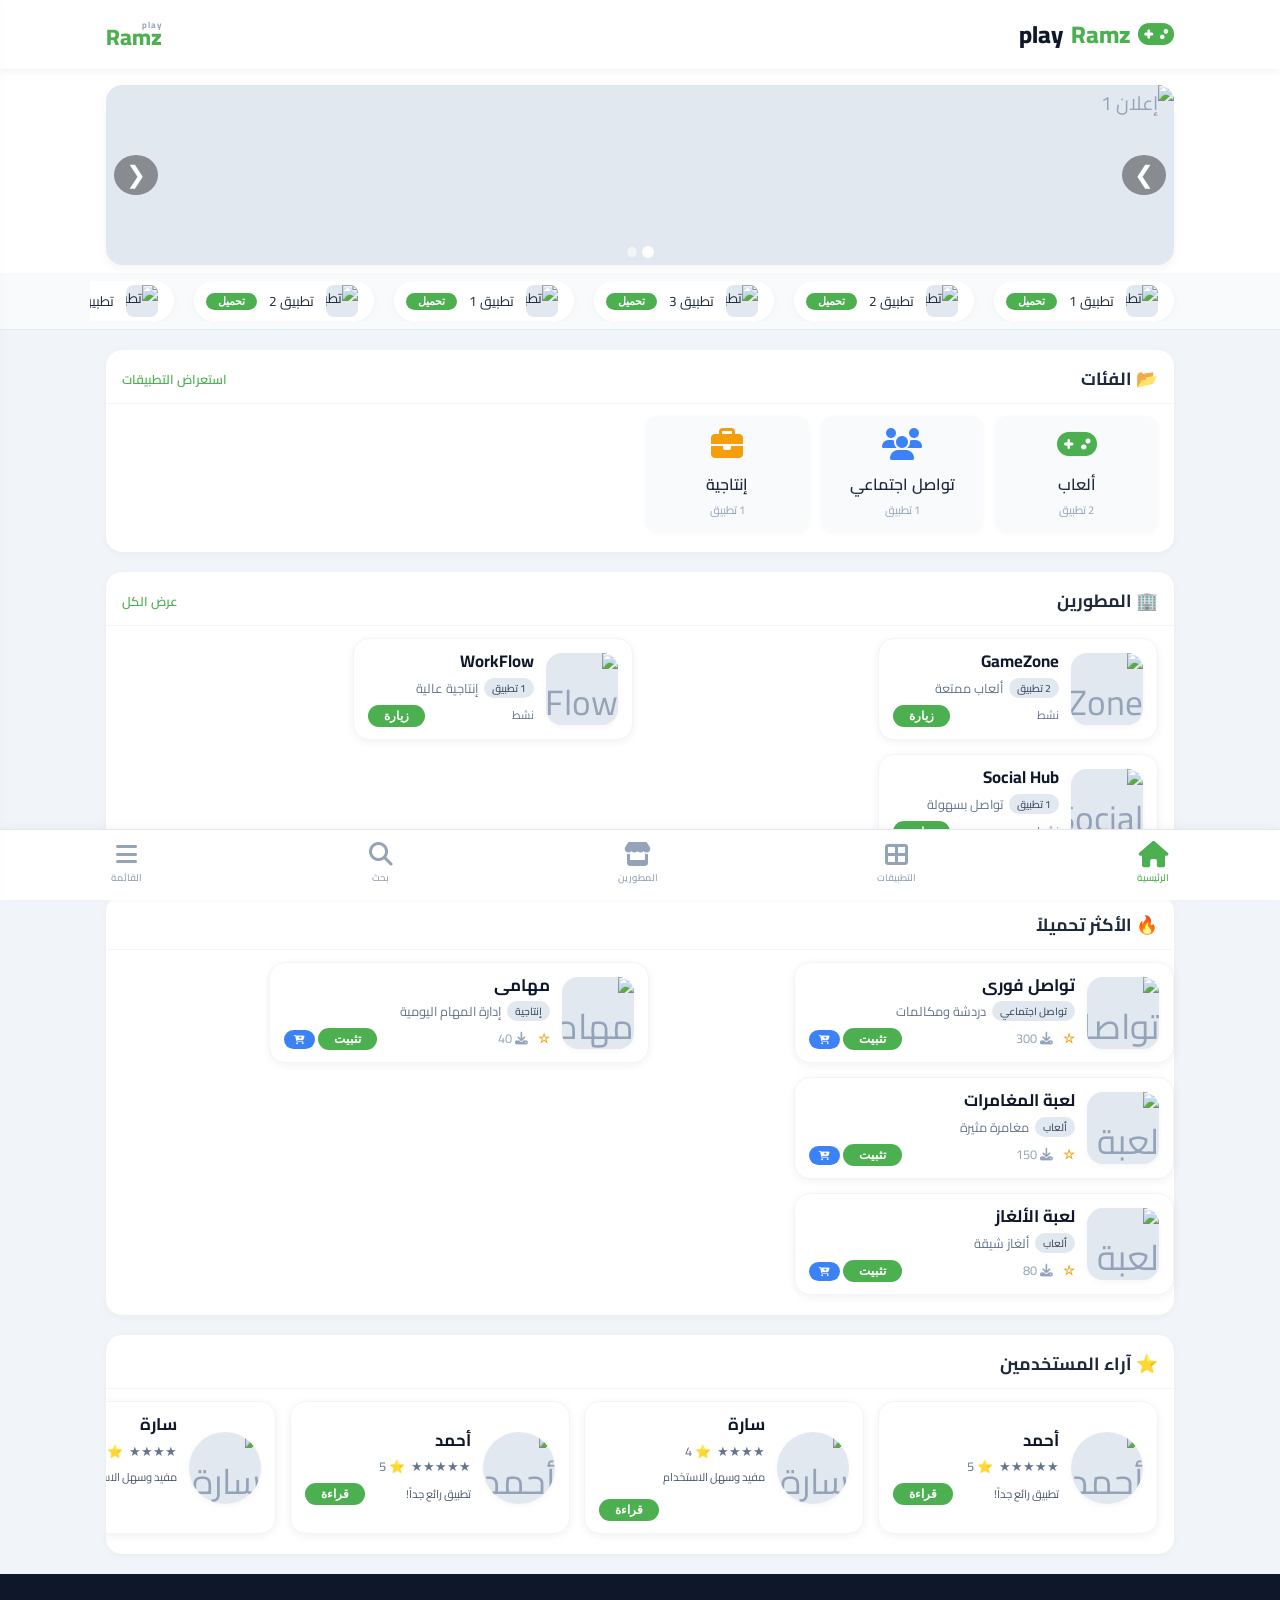
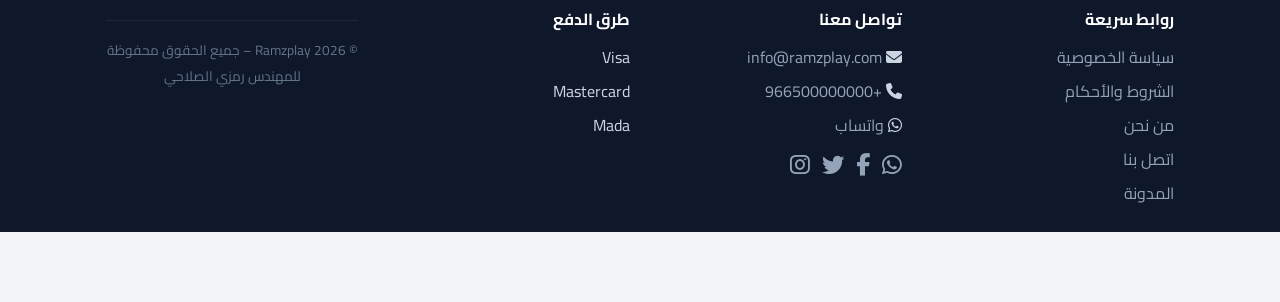
==== commit 195ef1e5: "Update index.html" ====
--- a/index.html
+++ b/index.html
@@ -19,10 +19,55 @@
         /* ===== الهيدر ===== */
         .navbar { background: white; padding: 12px 0; box-shadow: 0 2px 8px rgba(0,0,0,0.06); position: sticky; top: 0; z-index: 100; }
         .navbar .container { display: flex; align-items: center; justify-content: space-between; }
+        
+        /* الشعار القديم (جهة اليمين) */
         .logo { display: flex; align-items: center; gap: 8px; font-size: 1.5rem; font-weight: 800; color: #0f172a; }
         .logo i { color: #4CAF50; font-size: 1.8rem; }
         .logo span { color: #4CAF50; }
-        .nav-actions { display: flex; gap: 12px; align-items: center; }
+
+        /* الأقسام الجانبية (جهة اليسار) */
+        .nav-actions {
+            display: flex;
+            align-items: center;
+            gap: 12px;
+        }
+
+        /* ===== الشعار النصي الجديد "play Ramz" (جهة اليسار) ===== */
+        .brand-text-left {
+            display: flex;
+            flex-direction: column;
+            align-items: flex-start;
+            line-height: 1;
+            margin-left: 0;
+            font-family: 'Cairo', sans-serif;
+            flex-shrink: 0;
+        }
+        .brand-text-left .play-small {
+            font-size: 0.55rem;
+            font-weight: 700;
+            color: #94a3b8;
+            letter-spacing: 1px;
+            text-transform: lowercase;
+            margin-bottom: -2px;
+        }
+        .brand-text-left .ramz-big {
+            font-size: 1.4rem;
+            font-weight: 800;
+            color: #4CAF50;
+            line-height: 1;
+            margin-top: -2px;
+        }
+
+        /* تحسينات التجاوب للشعار النصي الجديد */
+        @media (max-width: 768px) {
+            .brand-text-left .play-small { font-size: 0.45rem; }
+            .brand-text-left .ramz-big { font-size: 1.1rem; }
+        }
+        @media (max-width: 480px) {
+            .brand-text-left .play-small { font-size: 0.4rem; }
+            .brand-text-left .ramz-big { font-size: 0.9rem; }
+        }
+
         .nav-actions img#logoImageHeader {
             height: 45px;
             width: auto;
@@ -933,11 +978,21 @@
     <!-- ===== الهيدر ===== -->
     <header class="navbar">
         <div class="container">
+            <!-- الشعار القديم (جهة اليمين) -->
             <div class="logo" id="logoDisplay">
                 <i class="fas fa-gamepad"></i>
                 <span>Ramz</span>play
             </div>
+
+            <!-- الأقسام الجانبية (جهة اليسار) -->
             <div class="nav-actions">
+                <!-- الشعار النصي الجديد "play Ramz" (جهة اليسار) -->
+                <div class="brand-text-left" id="brandTextLeft">
+                    <span class="play-small">play</span>
+                    <span class="ramz-big">Ramz</span>
+                </div>
+
+                <!-- شعار الصورة (يظهر إذا تم رفعه من لوحة التحكم) -->
                 <img id="logoImageHeader" src="" alt="شعار الموقع" style="display: none;" onclick="openSideMenu()" />
             </div>
         </div>
@@ -1025,6 +1080,13 @@
             <i class="fas fa-handshake"></i>
             <span>الشركاء</span>
             <span class="item-badge coming">قريباً</span>
+        </button>
+
+        <!-- زر تحديث البيانات (من الموقع) - تم إضافته لتحديث يدوي سريع -->
+        <button class="menu-item" onclick="refreshDataManually()" style="background: #1e293b; margin-top: 8px;">
+            <i class="fas fa-sync-alt" style="color: #4CAF50;"></i>
+            <span style="color: white;">تحديث البيانات</span>
+            <span class="item-badge" style="background: #3b82f6;">يدوي</span>
         </button>
 
         <div class="menu-divider"></div>
@@ -1130,7 +1192,7 @@
             <span class="nav-label">الرئيسية</span>
         </button>
         <button class="nav-item" data-tab="apps" onclick="switchTab('apps')">
-            <i class="fas fa-th-large"></i>  <!-- ✅ تم التعديل -->
+            <i class="fas fa-th-large"></i>
             <span class="nav-label">التطبيقات</span>
         </button>
         <button class="nav-item" data-tab="stores" onclick="switchTab('stores')">
@@ -1153,7 +1215,7 @@
     <!-- ===== كود التشغيل الرئيسي ===== -->
     <script>
         // ============================================================
-        // كود index.html – يعتمد على common.js
+        // كود index.html – يعتمد على common.js مع تحسينات
         // ============================================================
 
         let appData = {};
@@ -1174,9 +1236,169 @@
         let testimonialsScrollContainer = null;
         let testimonialsAutoScroll = true;
 
+        // ============================================================
+        // دوال متقدمة لتحميل البيانات وحل مشكلة عدم ظهور التطبيقات
+        // ============================================================
+
+        // محاولة تحميل البيانات من عدة مفاتيح محتملة في localStorage
+        function tryLoadFromLocalStorage() {
+            const possibleKeys = ['ramzplay_appData', 'appData', 'ramzplay_data', 'productsData'];
+            for (let key of possibleKeys) {
+                try {
+                    const raw = localStorage.getItem(key);
+                    if (raw) {
+                        const parsed = JSON.parse(raw);
+                        // تأكد من وجود products
+                        if (parsed && typeof parsed === 'object' && parsed.products) {
+                            console.log(`✅ تم تحميل البيانات من localStorage بالمفتاح: "${key}"`);
+                            return parsed;
+                        }
+                    }
+                } catch (e) { /* تجاهل */ }
+            }
+            return null;
+        }
+
+        // دالة تحميل البيانات الرئيسية (تجاوز لدالة common.js)
+        async function loadAppDataFixed() {
+            // 1. حاول من localStorage أولاً (الأسرع والأحدث)
+            let data = tryLoadFromLocalStorage();
+            if (data) {
+                // تأكد من وجود الحقول الأساسية
+                if (!data.products) data.products = {};
+                if (!data.categories) data.categories = [];
+                if (!data.stores) data.stores = {};
+                if (!data.settings) data.settings = {};
+                if (!data.carousel) data.carousel = [];
+                if (!data.marquee) data.marquee = [];
+                if (!data.testimonials) data.testimonials = [];
+                console.log('📦 البيانات المحملة من localStorage تحتوي على عدد المنتجات:',
+                    Object.values(data.products).reduce((acc, arr) => acc + arr.length, 0));
+                return data;
+            }
+
+            // 2. إذا لم توجد في localStorage، حاول جلبها من common.js (إن وجدت)
+            if (typeof window.loadAppData === 'function' && window.loadAppData !== loadAppDataFixed) {
+                try {
+                    const fallbackData = await window.loadAppData();
+                    if (fallbackData && fallbackData.products) {
+                        console.log('📦 تم تحميل البيانات من common.js (fallback)');
+                        return fallbackData;
+                    }
+                } catch (e) { /* تجاهل */ }
+            }
+
+            // 3. أخيراً، أرجع هيكل بيانات فارغاً مع تحذير
+            console.warn('⚠️ لم يتم العثور على بيانات في أي مصدر. سيتم استخدام بيانات افتراضية فارغة.');
+            return {
+                products: {},
+                categories: [],
+                stores: {},
+                settings: { logoText1: 'Ramz', logoText2: 'play' },
+                carousel: [],
+                marquee: [],
+                testimonials: [],
+                footer: {},
+                purchasedProducts: []
+            };
+        }
+
+        // دالة قوية لحفظ البيانات (تضمن الحفظ في localStorage بالمفتاح الصحيح)
+        function saveAppDataFixed(newData) {
+            try {
+                // حفظ في المفتاح الأساسي الذي تستخدمه لوحة التحكم غالباً
+                localStorage.setItem('ramzplay_appData', JSON.stringify(newData));
+                // أيضاً حفظ في مفتاح احتياطي
+                localStorage.setItem('appData', JSON.stringify(newData));
+                console.log('💾 تم حفظ البيانات بنجاح في localStorage (مفتاحان)');
+                return true;
+            } catch (e) {
+                console.error('❌ فشل حفظ البيانات:', e);
+                return false;
+            }
+        }
+
+        // دالة تحديث يدوي (يمكن استدعاؤها من وحدة التحكم أو الزر)
+        async function refreshDataManually() {
+            console.log('🔄 جاري تحديث البيانات يدوياً...');
+            const freshData = await loadAppDataFixed();
+            if (freshData && freshData.products) {
+                // دمج مع البيانات الحالية للحفاظ على purchasedProducts وغيرها
+                if (appData && appData.purchasedProducts) {
+                    freshData.purchasedProducts = appData.purchasedProducts;
+                }
+                appData = freshData;
+                renderAll();
+                console.log('✅ تم تحديث الموقع بالبيانات الجديدة!');
+                // عرض عدد التطبيقات الحالية للتأكد
+                const count = Object.values(appData.products).reduce((acc, arr) => acc + arr.length, 0);
+                console.log(`📱 عدد التطبيقات المعروضة حالياً: ${count}`);
+                alert(`✅ تم تحديث الموقع بنجاح! عدد التطبيقات: ${count}`);
+            } else {
+                alert('⚠️ لم يتم العثور على بيانات جديدة. تأكد من رفع التطبيقات في لوحة التحكم.');
+            }
+        }
+
+        // ============================================================
+        // دالة renderLogo (للشعار القديم والجديد)
+        // ============================================================
+        function renderLogo() {
+            const s = appData.settings || {};
+            const el = document.getElementById('logoDisplay');
+            const logoImg = document.getElementById('logoImageHeader');
+            const brandTextEl = document.getElementById('brandTextLeft');
+            const imageUrl = s.logoImage || '';
+
+            // --- تحديث الشعار القديم (النصي) ---
+            if (el) {
+                const icon = s.logoIcon || 'fa-gamepad';
+                const text1 = s.logoText1 || 'Ramz';
+                const text2 = s.logoText2 || 'play';
+                el.innerHTML = `<i class="fas ${icon}"></i> <span>${text1}</span>${text2}`;
+            }
+
+            // --- تحديث الشعار النصي الجديد (الموجود في اليسار) ---
+            if (brandTextEl) {
+                const bigText = s.logoText1 || 'Ramz';
+                const smallText = s.logoText2 || 'play';
+                brandTextEl.innerHTML = `
+                    <span class="play-small">${smallText}</span>
+                    <span class="ramz-big">${bigText}</span>
+                `;
+            }
+
+            // --- تحديث شعار الصورة (يظهر بدلاً من الشعار النصي القديم إذا وُجد) ---
+            if (logoImg) {
+                if (imageUrl && imageUrl.trim() !== '') {
+                    logoImg.src = imageUrl;
+                    logoImg.style.display = 'block';
+                    if (el) el.style.display = 'none';
+                } else {
+                    logoImg.style.display = 'none';
+                    logoImg.src = '';
+                    if (el) el.style.display = 'flex';
+                }
+            }
+
+            document.title = (s.appName || 'Ramzplay') + ' - متجر التطبيقات';
+        }
+
         // ---- تحميل البيانات وعرض الموقع ----
         async function init() {
-            appData = await window.loadAppData();
+            // استخدام دالة التحميل المحسّنة بدلاً من common.js
+            appData = await loadAppDataFixed();
+
+            // التأكد من وجود الحقول الأساسية
+            if (!appData.products) appData.products = {};
+            if (!appData.categories) appData.categories = [];
+            if (!appData.stores) appData.stores = {};
+            if (!appData.settings) appData.settings = { logoText1: 'Ramz', logoText2: 'play' };
+            if (!appData.carousel) appData.carousel = [];
+            if (!appData.marquee) appData.marquee = [];
+            if (!appData.testimonials) appData.testimonials = [];
+            if (!appData.purchasedProducts) appData.purchasedProducts = [];
+            if (!appData.footer) appData.footer = {};
+
             // زيادة عداد الزوار (مرة واحدة لكل جلسة)
             if (!sessionStorage.getItem('visitorCounted')) {
                 if (window.incrementVisitorCount) {
@@ -1184,20 +1406,42 @@
                 }
                 sessionStorage.setItem('visitorCounted', 'true');
             }
+
             // تحميل حالة المستخدم من localStorage
             loadUserState();
             renderAll();
             setupEventListeners();
+
+            // تحديث دوري كل 30 ثانية مع تحسين المقارنة
             setInterval(async () => {
-                const fresh = await window.loadAppData();
-                if (JSON.stringify(fresh) !== JSON.stringify(appData)) {
-                    appData = fresh;
-                    renderAll();
+                const fresh = await loadAppDataFixed();
+                if (fresh && fresh.products) {
+                    const oldCount = Object.values(appData.products).reduce((acc, arr) => acc + arr.length, 0);
+                    const newCount = Object.values(fresh.products).reduce((acc, arr) => acc + arr.length, 0);
+                    if (newCount !== oldCount) {
+                        console.log(`🔄 تغير عدد التطبيقات: ${oldCount} -> ${newCount}`);
+                        if (appData.purchasedProducts) {
+                            fresh.purchasedProducts = appData.purchasedProducts;
+                        }
+                        appData = fresh;
+                        renderAll();
+                    }
                 }
-            }, 60000);
-
-            // التأكد من تحميل Font Awesome مع ثلاثة مصادر
+            }, 30000); // كل 30 ثانية
+
+            // التأكد من تحميل Font Awesome
             ensureFontAwesome();
+
+            // اختصار لوحة المفاتيح لتحديث يدوي (Ctrl+Shift+R)
+            document.addEventListener('keydown', function(e) {
+                if (e.ctrlKey && e.shiftKey && e.key === 'R') {
+                    e.preventDefault();
+                    refreshDataManually();
+                }
+            });
+
+            console.log('🚀 Ramzplay جاهز! استخدم Ctrl+Shift+R لتحديث البيانات يدوياً.');
+            console.log('📊 البيانات الحالية:', appData);
         }
 
         function renderAll() {
@@ -1214,7 +1458,6 @@
         // دالة التأكد من تحميل Font Awesome + ثلاثة مصادر احتياطية
         // ============================================================
         function ensureFontAwesome() {
-            // اختبر وجود أيقونة معروفة (fa-th-large موجودة في جميع الإصدارات)
             const testEl = document.createElement('span');
             testEl.className = 'fas fa-th-large';
             testEl.style.display = 'none';
@@ -1224,7 +1467,6 @@
             document.body.removeChild(testEl);
 
             if (!hasFont) {
-                // المصدر الثاني (jsdelivr)
                 let link = document.createElement('link');
                 link.rel = 'stylesheet';
                 link.href = 'https://cdn.jsdelivr.net/npm/@fortawesome/fontawesome-free@6.5.1/css/all.min.css';
@@ -1232,7 +1474,6 @@
                 document.head.appendChild(link);
                 console.log('⏳ Loading Font Awesome from second CDN (jsdelivr)...');
 
-                // المصدر الثالث (use.fontawesome.com) – في حال فشل الثاني
                 setTimeout(() => {
                     const checkAgain = document.createElement('span');
                     checkAgain.className = 'fas fa-th-large';
@@ -1254,37 +1495,6 @@
             } else {
                 console.log('✅ Font Awesome loaded successfully from primary CDN (cdnjs)');
             }
-        }
-
-        // ============================================================
-        // دالة renderLogo (للشعار)
-        // ============================================================
-        function renderLogo() {
-            const s = appData.settings || {};
-            const el = document.getElementById('logoDisplay');
-            const logoImg = document.getElementById('logoImageHeader');
-            const imageUrl = s.logoImage || '';
-
-            if (el) {
-                const icon = s.logoIcon || 'fa-gamepad';
-                const text1 = s.logoText1 || 'Ramz';
-                const text2 = s.logoText2 || 'play';
-                el.innerHTML = `<i class="fas ${icon}"></i> <span>${text1}</span> ${text2}`;
-            }
-
-            if (logoImg) {
-                if (imageUrl && imageUrl.trim() !== '') {
-                    logoImg.src = imageUrl;
-                    logoImg.style.display = 'block';
-                    if (el) el.style.display = 'none';
-                } else {
-                    logoImg.style.display = 'none';
-                    logoImg.src = '';
-                    if (el) el.style.display = 'flex';
-                }
-            }
-
-            document.title = (s.appName || 'Ramzplay') + ' - متجر التطبيقات';
         }
 
         // ============================================================
@@ -1614,14 +1824,11 @@
             }
         }
 
-        // ============================================================
-        // 🔧 [الإصلاح النهائي] دالة فتح لوحة التحكم
-        // ============================================================
+        // ---- فتح لوحة التحكم ----
         function openAdminLogin() {
-            closeSideMenu(); // إغلاق القائمة الجانبية أولاً
-            window.location.href = 'admin.html'; // الانتقال المباشر لصفحة تسجيل الدخول
-        }
-        // ============================================================
+            closeSideMenu();
+            window.location.href = 'admin.html';
+        }
 
         // ============================================================
         // دوال الكاروسيل والماركي والتذييل
@@ -2892,12 +3099,14 @@
         window.sendOrderViaChat = sendOrderViaChat;
         window.showComingSoon = showComingSoon;
         window.scrollToBlog = scrollToBlog;
-        window.openAdminLogin = openAdminLogin; // تصدير الدالة المُصلحة
+        window.openAdminLogin = openAdminLogin;
         window.handleUserAction = handleUserAction;
         window.switchUserMode = switchUserMode;
-
-        console.log('🚀 Ramzplay - النسخة النهائية مع ثلاثة مصادر لـ Font Awesome');
+        window.refreshDataManually = refreshDataManually;
+
+        console.log('🚀 Ramzplay - النسخة النهائية مع إصلاح مشكلة التطبيقات والشعار النصي');
         console.log('© 2026 جميع الحقوق محفوظة للمهندس رمزي الصلاحي');
+        console.log('💡 استخدم Ctrl+Shift+R لتحديث البيانات يدوياً من أي مكان');
     </script>
 </body>
 </html>
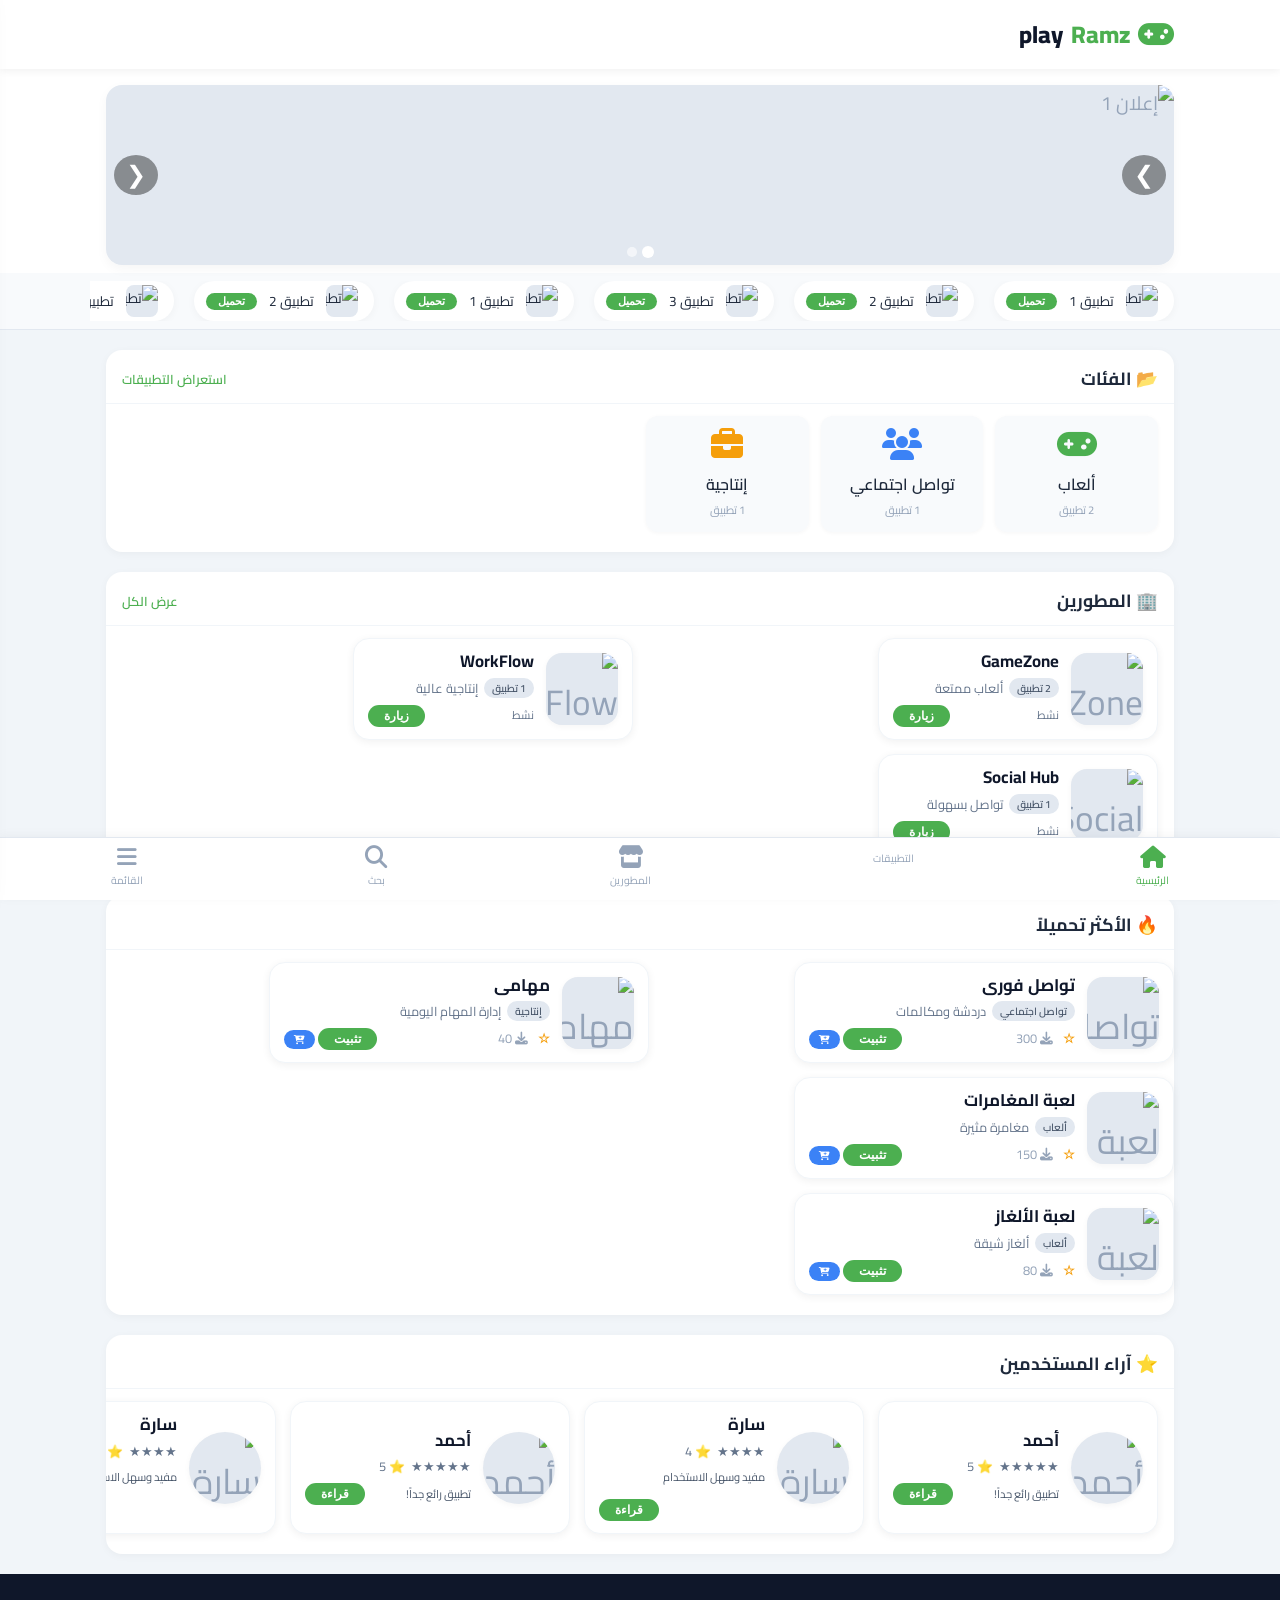
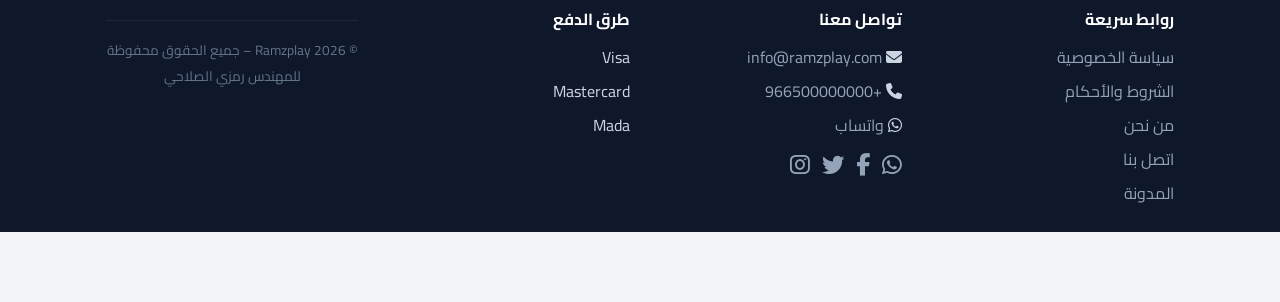
==== commit 07bc93b2: "Update index.html" ====
--- a/index.html
+++ b/index.html
@@ -7,67 +7,85 @@
     <link rel="preconnect" href="https://fonts.googleapis.com" />
     <link rel="preconnect" href="https://fonts.gstatic.com" crossorigin />
     <link href="https://fonts.googleapis.com/css2?family=Cairo:wght@400;600;700;800&display=swap" rel="stylesheet" />
-    <!-- رابط Font Awesome الأساسي (cdnjs) -->
-    <link rel="stylesheet" href="https://cdnjs.cloudflare.com/ajax/libs/font-awesome/6.5.1/css/all.min.css" integrity="sha512-DTOQO9RWCH3ppGqcWaEA1BIZOC6xxalwEsw9c2QQeAIftl+Vegovlnee1c9QX4TctnWMn13TZye+giMm8e2LwA==" crossorigin="anonymous" referrerpolicy="no-referrer" />
+    <!-- ===== Font Awesome v6.5.1 (محدث) ===== -->
+    <link rel="stylesheet" href="https://cdnjs.cloudflare.com/ajax/libs/font-awesome/6.5.1/css/all.min.css" />
     <style>
-        /* ===== الأساسيات ===== */
-        * { margin: 0; padding: 0; box-sizing: border-box; }
-        body { font-family: 'Cairo', sans-serif; background: #f1f5f9; color: #1e293b; padding-bottom: 70px; direction: rtl; overflow-x: hidden; }
-        a { text-decoration: none; color: inherit; }
-        .container { max-width: 1100px; margin: 0 auto; padding: 0 16px; }
-
-        /* ===== الهيدر ===== */
-        .navbar { background: white; padding: 12px 0; box-shadow: 0 2px 8px rgba(0,0,0,0.06); position: sticky; top: 0; z-index: 100; }
-        .navbar .container { display: flex; align-items: center; justify-content: space-between; }
-        
-        /* الشعار القديم (جهة اليمين) */
-        .logo { display: flex; align-items: center; gap: 8px; font-size: 1.5rem; font-weight: 800; color: #0f172a; }
-        .logo i { color: #4CAF50; font-size: 1.8rem; }
-        .logo span { color: #4CAF50; }
-
-        /* الأقسام الجانبية (جهة اليسار) */
+        /* === الأساسيات === */
+        * {
+            margin: 0;
+            padding: 0;
+            box-sizing: border-box;
+        }
+        body {
+            font-family: 'Cairo', sans-serif;
+            background: #f1f5f9;
+            color: #1e293b;
+            padding-bottom: 70px;
+            direction: rtl;
+            overflow-x: hidden;
+        }
+        a {
+            text-decoration: none;
+            color: inherit;
+        }
+        .container {
+            max-width: 1100px;
+            margin: 0 auto;
+            padding: 0 16px;
+        }
+
+        /* === أيقونات احتياطية في حال فشل Font Awesome === */
+        .icon-fallback {
+            display: none;
+            font-size: 1.4rem;
+            font-weight: 900;
+        }
+        @supports not (font-family: 'Font Awesome 6 Free') {
+            .bottom-nav .nav-item i.fa-solid,
+            .bottom-nav .nav-item i.fas,
+            .bottom-nav .nav-item i.far,
+            .bottom-nav .nav-item i.fab {
+                display: none;
+            }
+            .bottom-nav .nav-item .icon-fallback {
+                display: inline-block;
+            }
+        }
+
+        /* === هيدر === */
+        .navbar {
+            background: white;
+            padding: 12px 0;
+            box-shadow: 0 2px 8px rgba(0, 0, 0, 0.06);
+            position: sticky;
+            top: 0;
+            z-index: 100;
+        }
+        .navbar .container {
+            display: flex;
+            align-items: center;
+            justify-content: space-between;
+        }
+        .logo {
+            display: flex;
+            align-items: center;
+            gap: 8px;
+            font-size: 1.5rem;
+            font-weight: 800;
+            color: #0f172a;
+        }
+        .logo i {
+            color: #4CAF50;
+            font-size: 1.8rem;
+        }
+        .logo span {
+            color: #4CAF50;
+        }
         .nav-actions {
             display: flex;
+            gap: 12px;
             align-items: center;
-            gap: 12px;
-        }
-
-        /* ===== الشعار النصي الجديد "play Ramz" (جهة اليسار) ===== */
-        .brand-text-left {
-            display: flex;
-            flex-direction: column;
-            align-items: flex-start;
-            line-height: 1;
-            margin-left: 0;
-            font-family: 'Cairo', sans-serif;
-            flex-shrink: 0;
-        }
-        .brand-text-left .play-small {
-            font-size: 0.55rem;
-            font-weight: 700;
-            color: #94a3b8;
-            letter-spacing: 1px;
-            text-transform: lowercase;
-            margin-bottom: -2px;
-        }
-        .brand-text-left .ramz-big {
-            font-size: 1.4rem;
-            font-weight: 800;
-            color: #4CAF50;
-            line-height: 1;
-            margin-top: -2px;
-        }
-
-        /* تحسينات التجاوب للشعار النصي الجديد */
-        @media (max-width: 768px) {
-            .brand-text-left .play-small { font-size: 0.45rem; }
-            .brand-text-left .ramz-big { font-size: 1.1rem; }
-        }
-        @media (max-width: 480px) {
-            .brand-text-left .play-small { font-size: 0.4rem; }
-            .brand-text-left .ramz-big { font-size: 0.9rem; }
-        }
-
+        }
         .nav-actions img#logoImageHeader {
             height: 45px;
             width: auto;
@@ -78,37 +96,166 @@
             transition: transform 0.2s ease;
             background: transparent;
         }
-        .nav-actions img#logoImageHeader:hover { transform: scale(1.05); }
-
-        /* ===== كاروسيل ===== */
-        .carousel-section { padding: 16px 0 8px; background: white; }
-        .carousel-wrapper { position: relative; border-radius: 16px; overflow: hidden; box-shadow: 0 4px 12px rgba(0,0,0,0.04); max-width: 100%; margin: 0 auto; }
-        .carousel-slides { display: flex; transition: transform 0.4s ease; }
-        .carousel-slide { min-width: 100%; height: 180px; background: #e2e8f0; display: flex; align-items: center; justify-content: center; font-size: 1.2rem; color: #94a3b8; }
-        .carousel-slide img { width: 100%; height: 100%; object-fit: cover; }
-        .carousel-btn { position: absolute; top: 50%; transform: translateY(-50%); background: rgba(0,0,0,0.4); color: white; border: none; font-size: 1.5rem; padding: 6px 12px; cursor: pointer; border-radius: 50%; z-index: 5; }
-        .carousel-btn:hover { background: rgba(0,0,0,0.7); }
-        .carousel-btn.prev { left: 8px; }
-        .carousel-btn.next { right: 8px; }
-        .carousel-dots { position: absolute; bottom: 8px; left: 50%; transform: translateX(-50%); display: flex; gap: 6px; z-index: 5; }
-        .carousel-dot { width: 10px; height: 10px; border-radius: 50%; background: rgba(255,255,255,0.6); border: none; cursor: pointer; padding: 0; }
-        .carousel-dot.active { background: white; transform: scale(1.2); }
-
-        /* ===== شريط إعلاني متحرك ===== */
-        .marquee-section { background: #f8fafc; padding: 8px 0; border-bottom: 1px solid #e2e8f0; overflow: hidden; }
-        .marquee-track { display: flex; gap: 20px; animation: marquee 20s linear infinite; width: max-content; }
-        .marquee-item { display: flex; align-items: center; gap: 12px; background: white; padding: 4px 16px 4px 12px; border-radius: 30px; box-shadow: 0 2px 8px rgba(0,0,0,0.04); white-space: nowrap; font-size: 0.85rem; }
-        .marquee-item img { width: 32px; height: 32px; border-radius: 8px; object-fit: cover; background: #e2e8f0; }
-        .marquee-item .marquee-btn { background: #4CAF50; color: white; border: none; padding: 2px 12px; border-radius: 20px; font-size: 0.7rem; font-weight: 700; cursor: pointer; }
-        @keyframes marquee { 0% { transform: translateX(0); } 100% { transform: translateX(-50%); } }
-
-        /* ===== الأقسام ===== */
-        .section-block { margin: 20px 0; background: white; border-radius: 16px; padding: 12px 0 8px; box-shadow: 0 2px 8px rgba(0,0,0,0.04); }
-        .section-header { display: flex; justify-content: space-between; align-items: center; padding: 0 16px 8px; border-bottom: 1px solid #f1f5f9; }
-        .section-header h3 { font-size: 1.1rem; font-weight: 700; }
-        .section-header a { color: #4CAF50; font-size: 0.8rem; font-weight: 600; cursor: pointer; }
-
-        /* ===== الفئات ===== */
+        .nav-actions img#logoImageHeader:hover {
+            transform: scale(1.05);
+        }
+
+        /* === كاروسيل === */
+        .carousel-section {
+            padding: 16px 0 8px;
+            background: white;
+        }
+        .carousel-wrapper {
+            position: relative;
+            border-radius: 16px;
+            overflow: hidden;
+            box-shadow: 0 4px 12px rgba(0, 0, 0, 0.04);
+            max-width: 100%;
+            margin: 0 auto;
+        }
+        .carousel-slides {
+            display: flex;
+            transition: transform 0.4s ease;
+        }
+        .carousel-slide {
+            min-width: 100%;
+            height: 180px;
+            background: #e2e8f0;
+            display: flex;
+            align-items: center;
+            justify-content: center;
+            font-size: 1.2rem;
+            color: #94a3b8;
+        }
+        .carousel-slide img {
+            width: 100%;
+            height: 100%;
+            object-fit: cover;
+        }
+        .carousel-btn {
+            position: absolute;
+            top: 50%;
+            transform: translateY(-50%);
+            background: rgba(0, 0, 0, 0.4);
+            color: white;
+            border: none;
+            font-size: 1.5rem;
+            padding: 6px 12px;
+            cursor: pointer;
+            border-radius: 50%;
+            z-index: 5;
+        }
+        .carousel-btn:hover {
+            background: rgba(0, 0, 0, 0.7);
+        }
+        .carousel-btn.prev {
+            left: 8px;
+        }
+        .carousel-btn.next {
+            right: 8px;
+        }
+        .carousel-dots {
+            position: absolute;
+            bottom: 8px;
+            left: 50%;
+            transform: translateX(-50%);
+            display: flex;
+            gap: 6px;
+            z-index: 5;
+        }
+        .carousel-dot {
+            width: 10px;
+            height: 10px;
+            border-radius: 50%;
+            background: rgba(255, 255, 255, 0.6);
+            border: none;
+            cursor: pointer;
+            padding: 0;
+        }
+        .carousel-dot.active {
+            background: white;
+            transform: scale(1.2);
+        }
+
+        /* === شريط إعلاني متحرك === */
+        .marquee-section {
+            background: #f8fafc;
+            padding: 8px 0;
+            border-bottom: 1px solid #e2e8f0;
+            overflow: hidden;
+        }
+        .marquee-track {
+            display: flex;
+            gap: 20px;
+            animation: marquee 20s linear infinite;
+            width: max-content;
+        }
+        .marquee-item {
+            display: flex;
+            align-items: center;
+            gap: 12px;
+            background: white;
+            padding: 4px 16px 4px 12px;
+            border-radius: 30px;
+            box-shadow: 0 2px 8px rgba(0, 0, 0, 0.04);
+            white-space: nowrap;
+            font-size: 0.85rem;
+        }
+        .marquee-item img {
+            width: 32px;
+            height: 32px;
+            border-radius: 8px;
+            object-fit: cover;
+            background: #e2e8f0;
+        }
+        .marquee-item .marquee-btn {
+            background: #4CAF50;
+            color: white;
+            border: none;
+            padding: 2px 12px;
+            border-radius: 20px;
+            font-size: 0.7rem;
+            font-weight: 700;
+            cursor: pointer;
+        }
+        @keyframes marquee {
+            0% {
+                transform: translateX(0);
+            }
+            100% {
+                transform: translateX(-50%);
+            }
+        }
+
+        /* === الأقسام === */
+        .section-block {
+            margin: 20px 0;
+            background: white;
+            border-radius: 16px;
+            padding: 12px 0 8px;
+            box-shadow: 0 2px 8px rgba(0, 0, 0, 0.04);
+        }
+        .section-header {
+            display: flex;
+            justify-content: space-between;
+            align-items: center;
+            padding: 0 16px 8px;
+            border-bottom: 1px solid #f1f5f9;
+        }
+        .section-header h3 {
+            font-size: 1.1rem;
+            font-weight: 700;
+        }
+        .section-header a {
+            color: #4CAF50;
+            font-size: 0.8rem;
+            font-weight: 600;
+            cursor: pointer;
+        }
+
+        /* ========================================================== */
+        /* 1. الفئات (شكلها السابق - شبكة عادية) */
+        /* ========================================================== */
         .category-grid {
             display: grid;
             grid-template-columns: repeat(auto-fill, minmax(140px, 1fr));
@@ -120,16 +267,30 @@
             border-radius: 12px;
             padding: 12px;
             text-align: center;
-            box-shadow: 0 1px 4px rgba(0,0,0,0.04);
+            box-shadow: 0 1px 4px rgba(0, 0, 0, 0.04);
             transition: 0.2s;
             cursor: pointer;
         }
-        .category-card:hover { transform: translateY(-2px); box-shadow: 0 4px 12px rgba(0,0,0,0.08); }
-        .category-card i { font-size: 2rem; color: #4CAF50; }
-        .category-card .cat-name { font-weight: 600; margin-top: 4px; }
-        .category-card .cat-count { font-size: 0.7rem; color: #94a3b8; }
-
-        /* ===== المطورين (صفين) ===== */
+        .category-card:hover {
+            transform: translateY(-2px);
+            box-shadow: 0 4px 12px rgba(0, 0, 0, 0.08);
+        }
+        .category-card i {
+            font-size: 2rem;
+            color: #4CAF50;
+        }
+        .category-card .cat-name {
+            font-weight: 600;
+            margin-top: 4px;
+        }
+        .category-card .cat-count {
+            font-size: 0.7rem;
+            color: #94a3b8;
+        }
+
+        /* ========================================================== */
+        /* 2. المطورين (بطاقات أفقية - صفين) */
+        /* ========================================================== */
         .horizontal-scroll-2rows {
             display: grid;
             grid-auto-flow: column;
@@ -142,9 +303,13 @@
             scrollbar-width: none;
             -ms-overflow-style: none;
         }
-        .horizontal-scroll-2rows::-webkit-scrollbar { display: none; }
-
-        /* ===== التطبيقات (3 صفوف) ===== */
+        .horizontal-scroll-2rows::-webkit-scrollbar {
+            display: none;
+        }
+
+        /* ========================================================== */
+        /* 3. التطبيقات (بطاقات أفقية - 3 صفوف مع عرض موسع) */
+        /* ========================================================== */
         .horizontal-scroll-3rows {
             display: grid;
             grid-auto-flow: column;
@@ -158,11 +323,20 @@
             -ms-overflow-style: none;
             margin: 0 -8px 0 0;
         }
-        .horizontal-scroll-3rows::-webkit-scrollbar { display: none; }
-        .horizontal-scroll-3rows .card-horizontal { width: 380px; flex-shrink: 0; }
-        .horizontal-scroll-3rows .card-horizontal:last-child { margin-left: 16px; }
-
-        /* ===== آراء المستخدمين (صف واحد) ===== */
+        .horizontal-scroll-3rows::-webkit-scrollbar {
+            display: none;
+        }
+        .horizontal-scroll-3rows .card-horizontal {
+            width: 380px;
+            flex-shrink: 0;
+        }
+        .horizontal-scroll-3rows .card-horizontal:last-child {
+            margin-left: 16px;
+        }
+
+        /* ========================================================== */
+        /* 4. آراء المستخدمين (صف واحد) */
+        /* ========================================================== */
         .horizontal-scroll-1row {
             display: flex;
             flex-wrap: nowrap;
@@ -174,14 +348,18 @@
             scrollbar-width: none;
             -ms-overflow-style: none;
         }
-        .horizontal-scroll-1row::-webkit-scrollbar { display: none; }
-
-        /* ===== البطاقة الأفقية الموحدة ===== */
+        .horizontal-scroll-1row::-webkit-scrollbar {
+            display: none;
+        }
+
+        /* ========================================================== */
+        /* البطاقة الأفقية الموحدة */
+        /* ========================================================== */
         .card-horizontal {
             background: #ffffff;
             border-radius: 16px;
             padding: 12px 14px;
-            box-shadow: 0 2px 8px rgba(0,0,0,0.06);
+            box-shadow: 0 2px 8px rgba(0, 0, 0, 0.06);
             border: 1px solid #f1f5f9;
             transition: all 0.25s ease;
             cursor: pointer;
@@ -194,7 +372,7 @@
         }
         .card-horizontal:hover {
             transform: translateY(-4px);
-            box-shadow: 0 8px 20px rgba(0,0,0,0.1);
+            box-shadow: 0 8px 20px rgba(0, 0, 0, 0.1);
             border-color: #d1d5db;
         }
         .card-horizontal .card-icon {
@@ -209,10 +387,14 @@
             justify-content: center;
             font-size: 2.2rem;
             color: #94a3b8;
-            box-shadow: 0 2px 6px rgba(0,0,0,0.04);
+            box-shadow: 0 2px 6px rgba(0, 0, 0, 0.04);
             flex-shrink: 0;
         }
-        .card-horizontal .card-icon img { width: 100%; height: 100%; object-fit: cover; }
+        .card-horizontal .card-icon img {
+            width: 100%;
+            height: 100%;
+            object-fit: cover;
+        }
         .card-horizontal .card-info {
             flex: 1;
             min-width: 0;
@@ -256,8 +438,16 @@
             color: #94a3b8;
             flex-wrap: wrap;
         }
-        .card-horizontal .card-info .row3 .rating-stars { color: #f59e0b; font-weight: 600; display: flex; align-items: center; gap: 2px; }
-        .card-horizontal .card-info .row3 .action-btn { margin-right: auto; }
+        .card-horizontal .card-info .row3 .rating-stars {
+            color: #f59e0b;
+            font-weight: 600;
+            display: flex;
+            align-items: center;
+            gap: 2px;
+        }
+        .card-horizontal .card-info .row3 .action-btn {
+            margin-right: auto;
+        }
         .card-horizontal .card-info .row3 .action-btn button {
             background: #4CAF50;
             color: white;
@@ -270,13 +460,26 @@
             transition: 0.2s;
             white-space: nowrap;
         }
-        .card-horizontal .card-info .row3 .action-btn button:hover { opacity: 0.85; background: #388E3C; }
-        .card-horizontal .card-info .row3 .action-btn button.installed { background: #e2e8f0; color: #475569; }
-        .card-horizontal .card-info .row3 .action-btn button:disabled { opacity: 0.5; cursor: not-allowed; }
-        .card-horizontal .card-info .row3 .action-btn button.payment-required { background: #f59e0b; }
-        .card-horizontal .card-info .row3 .action-btn button.payment-required:hover { background: #d97706; }
-
-        /* ===== المدونة ===== */
+        .card-horizontal .card-info .row3 .action-btn button:hover {
+            opacity: 0.85;
+            background: #388E3C;
+        }
+        .card-horizontal .card-info .row3 .action-btn button.installed {
+            background: #e2e8f0;
+            color: #475569;
+        }
+        .card-horizontal .card-info .row3 .action-btn button:disabled {
+            opacity: 0.5;
+            cursor: not-allowed;
+        }
+        .card-horizontal .card-info .row3 .action-btn button.payment-required {
+            background: #f59e0b;
+        }
+        .card-horizontal .card-info .row3 .action-btn button.payment-required:hover {
+            background: #d97706;
+        }
+
+        /* === المدونة === */
         .blog-grid {
             display: grid;
             grid-template-columns: repeat(auto-fill, minmax(220px, 1fr));
@@ -287,37 +490,73 @@
             background: white;
             border-radius: 12px;
             overflow: hidden;
-            box-shadow: 0 2px 8px rgba(0,0,0,0.04);
+            box-shadow: 0 2px 8px rgba(0, 0, 0, 0.04);
             transition: 0.2s;
         }
-        .blog-card:hover { transform: translateY(-4px); }
-        .blog-card img { width: 100%; height: 120px; object-fit: cover; }
-        .blog-card .blog-body { padding: 10px; }
-        .blog-card .blog-title { font-weight: 700; font-size: 1rem; margin-bottom: 4px; }
-        .blog-card .blog-excerpt { font-size: 0.85rem; color: #64748b; display: -webkit-box; -webkit-line-clamp: 3; -webkit-box-orient: vertical; overflow: hidden; }
-
-        /* ===== صفحة التطبيقات ===== */
+        .blog-card:hover {
+            transform: translateY(-4px);
+        }
+        .blog-card img {
+            width: 100%;
+            height: 120px;
+            object-fit: cover;
+        }
+        .blog-card .blog-body {
+            padding: 10px;
+        }
+        .blog-card .blog-title {
+            font-weight: 700;
+            font-size: 1rem;
+            margin-bottom: 4px;
+        }
+        .blog-card .blog-excerpt {
+            font-size: 0.85rem;
+            color: #64748b;
+            display: -webkit-box;
+            -webkit-line-clamp: 3;
+            -webkit-box-orient: vertical;
+            overflow: hidden;
+        }
+
+        /* ========================================================== */
+        /* صفحة التطبيقات */
+        /* ========================================================== */
         #appsPage {
             display: none;
             padding: 0 0 20px 0;
             animation: fadeIn 0.3s ease;
         }
-        #appsPage.active { display: block; }
-        @keyframes fadeIn { from { opacity: 0; transform: translateY(10px); } to { opacity: 1; transform: translateY(0); } }
-
-        /* ===== شاشة تفاصيل التطبيق ===== */
+        #appsPage.active {
+            display: block;
+        }
+        @keyframes fadeIn {
+            from {
+                opacity: 0;
+                transform: translateY(10px);
+            }
+            to {
+                opacity: 1;
+                transform: translateY(0);
+            }
+        }
+
+        /* ========================================================== */
+        /* شاشة تفاصيل التطبيق (ثلاثة أثلاث) */
+        /* ========================================================== */
         .app-detail-overlay {
             display: none;
             position: fixed;
             inset: 0;
-            background: rgba(0,0,0,0.6);
+            background: rgba(0, 0, 0, 0.6);
             z-index: 500;
             justify-content: center;
             align-items: center;
             padding: 16px;
             animation: fadeIn 0.3s ease;
         }
-        .app-detail-overlay.open { display: flex; }
+        .app-detail-overlay.open {
+            display: flex;
+        }
         .app-detail-container {
             background: white;
             border-radius: 28px;
@@ -326,17 +565,19 @@
             max-height: 95vh;
             overflow-y: auto;
             padding: 0;
-            box-shadow: 0 30px 60px rgba(0,0,0,0.4);
+            box-shadow: 0 30px 60px rgba(0, 0, 0, 0.4);
             position: relative;
             scrollbar-width: none;
             -ms-overflow-style: none;
         }
-        .app-detail-container::-webkit-scrollbar { display: none; }
+        .app-detail-container::-webkit-scrollbar {
+            display: none;
+        }
         .app-detail-close {
             position: sticky;
             top: 12px;
             left: 16px;
-            background: rgba(0,0,0,0.5);
+            background: rgba(0, 0, 0, 0.5);
             border: none;
             color: white;
             width: 36px;
@@ -350,7 +591,10 @@
             backdrop-filter: blur(4px);
             transition: 0.2s;
         }
-        .app-detail-close:hover { background: rgba(0,0,0,0.8); transform: scale(1.1); }
+        .app-detail-close:hover {
+            background: rgba(0, 0, 0, 0.8);
+            transform: scale(1.1);
+        }
 
         .app-detail-top {
             padding: 20px 20px 16px;
@@ -358,10 +602,34 @@
             background: linear-gradient(145deg, #f8fafc, #ffffff);
             border-radius: 28px 28px 0 0;
         }
-        .app-detail-top .detail-icon { width: 100px; height: 100px; border-radius: 24px; background: #e2e8f0; overflow: hidden; margin: 0 auto 12px; display: flex; align-items: center; justify-content: center; font-size: 3rem; color: #94a3b8; box-shadow: 0 4px 16px rgba(0,0,0,0.08); }
-        .app-detail-top .detail-icon img { width: 100%; height: 100%; object-fit: cover; }
-        .app-detail-top .detail-name { font-size: 1.4rem; font-weight: 800; }
-        .app-detail-top .detail-desc { font-size: 0.9rem; color: #64748b; margin: 4px 0 8px; }
+        .app-detail-top .detail-icon {
+            width: 100px;
+            height: 100px;
+            border-radius: 24px;
+            background: #e2e8f0;
+            overflow: hidden;
+            margin: 0 auto 12px;
+            display: flex;
+            align-items: center;
+            justify-content: center;
+            font-size: 3rem;
+            color: #94a3b8;
+            box-shadow: 0 4px 16px rgba(0, 0, 0, 0.08);
+        }
+        .app-detail-top .detail-icon img {
+            width: 100%;
+            height: 100%;
+            object-fit: cover;
+        }
+        .app-detail-top .detail-name {
+            font-size: 1.4rem;
+            font-weight: 800;
+        }
+        .app-detail-top .detail-desc {
+            font-size: 0.9rem;
+            color: #64748b;
+            margin: 4px 0 8px;
+        }
         .app-detail-top .detail-status {
             display: inline-block;
             padding: 2px 14px;
@@ -372,10 +640,24 @@
             color: white;
             margin-bottom: 6px;
         }
-        .app-detail-top .detail-status.restricted { background: #ef4444; }
-        .app-detail-top .detail-status.payment { background: #f59e0b; }
-        .app-detail-top .detail-price { font-size: 1.1rem; font-weight: 700; color: #0f172a; margin: 4px 0 10px; }
-        .app-detail-top .detail-price .old-price { text-decoration: line-through; color: #94a3b8; font-size: 0.9rem; margin-left: 8px; }
+        .app-detail-top .detail-status.restricted {
+            background: #ef4444;
+        }
+        .app-detail-top .detail-status.payment {
+            background: #f59e0b;
+        }
+        .app-detail-top .detail-price {
+            font-size: 1.1rem;
+            font-weight: 700;
+            color: #0f172a;
+            margin: 4px 0 10px;
+        }
+        .app-detail-top .detail-price .old-price {
+            text-decoration: line-through;
+            color: #94a3b8;
+            font-size: 0.9rem;
+            margin-left: 8px;
+        }
         .app-detail-top .detail-install-btn {
             background: #4CAF50;
             color: white;
@@ -390,12 +672,25 @@
             max-width: 280px;
             margin: 0 auto;
         }
-        .app-detail-top .detail-install-btn:hover { background: #388E3C; }
-        .app-detail-top .detail-install-btn:disabled { background: #e2e8f0; color: #94a3b8; cursor: not-allowed; }
-        .app-detail-top .detail-install-btn.payment-required { background: #f59e0b; }
-        .app-detail-top .detail-install-btn.payment-required:hover { background: #d97706; }
-
-        .app-detail-middle { padding: 16px 20px; background: #f8fafc; }
+        .app-detail-top .detail-install-btn:hover {
+            background: #388E3C;
+        }
+        .app-detail-top .detail-install-btn:disabled {
+            background: #e2e8f0;
+            color: #94a3b8;
+            cursor: not-allowed;
+        }
+        .app-detail-top .detail-install-btn.payment-required {
+            background: #f59e0b;
+        }
+        .app-detail-top .detail-install-btn.payment-required:hover {
+            background: #d97706;
+        }
+
+        .app-detail-middle {
+            padding: 16px 20px;
+            background: #f8fafc;
+        }
         .app-detail-middle .detail-images-scroll {
             display: flex;
             gap: 10px;
@@ -404,7 +699,9 @@
             scrollbar-width: none;
             -ms-overflow-style: none;
         }
-        .app-detail-middle .detail-images-scroll::-webkit-scrollbar { display: none; }
+        .app-detail-middle .detail-images-scroll::-webkit-scrollbar {
+            display: none;
+        }
         .app-detail-middle .detail-images-scroll img {
             flex: 0 0 auto;
             width: 130px;
@@ -413,7 +710,7 @@
             object-fit: cover;
             background: #e2e8f0;
             border: 2px solid white;
-            box-shadow: 0 2px 8px rgba(0,0,0,0.06);
+            box-shadow: 0 2px 8px rgba(0, 0, 0, 0.06);
         }
         .app-detail-middle .detail-about-btn {
             display: block;
@@ -430,9 +727,14 @@
             font-size: 0.9rem;
             margin-top: 4px;
         }
-        .app-detail-middle .detail-about-btn:hover { border-color: #4CAF50; color: #4CAF50; }
-
-        .app-detail-bottom { padding: 16px 20px 20px; }
+        .app-detail-middle .detail-about-btn:hover {
+            border-color: #4CAF50;
+            color: #4CAF50;
+        }
+
+        .app-detail-bottom {
+            padding: 16px 20px 20px;
+        }
         .app-detail-bottom .share-section {
             display: flex;
             gap: 8px;
@@ -440,7 +742,11 @@
             margin-bottom: 14px;
             flex-wrap: wrap;
         }
-        .app-detail-bottom .share-section .share-label { font-weight: 600; font-size: 0.9rem; color: #0f172a; }
+        .app-detail-bottom .share-section .share-label {
+            font-weight: 600;
+            font-size: 0.9rem;
+            color: #0f172a;
+        }
         .app-detail-bottom .share-section .share-btn {
             background: #3b82f6;
             color: white;
@@ -455,7 +761,9 @@
             align-items: center;
             gap: 6px;
         }
-        .app-detail-bottom .share-section .share-btn:hover { background: #2563eb; }
+        .app-detail-bottom .share-section .share-btn:hover {
+            background: #2563eb;
+        }
 
         .app-detail-bottom .rating-filter {
             display: flex;
@@ -475,8 +783,14 @@
             font-family: inherit;
             color: #475569;
         }
-        .app-detail-bottom .rating-filter .star-btn:hover { background: #e2e8f0; }
-        .app-detail-bottom .rating-filter .star-btn.active { background: #f59e0b; color: white; border-color: #f59e0b; }
+        .app-detail-bottom .rating-filter .star-btn:hover {
+            background: #e2e8f0;
+        }
+        .app-detail-bottom .rating-filter .star-btn.active {
+            background: #f59e0b;
+            color: white;
+            border-color: #f59e0b;
+        }
 
         .app-detail-bottom .detail-reviews-scroll {
             display: flex;
@@ -486,7 +800,9 @@
             scrollbar-width: none;
             -ms-overflow-style: none;
         }
-        .app-detail-bottom .detail-reviews-scroll::-webkit-scrollbar { display: none; }
+        .app-detail-bottom .detail-reviews-scroll::-webkit-scrollbar {
+            display: none;
+        }
         .app-detail-bottom .detail-reviews-scroll .review-card {
             flex: 0 0 auto;
             width: 200px;
@@ -496,11 +812,29 @@
             text-align: center;
             border: 1px solid #f1f5f9;
         }
-        .app-detail-bottom .detail-reviews-scroll .review-card .review-name { font-weight: 600; font-size: 0.85rem; }
-        .app-detail-bottom .detail-reviews-scroll .review-card .review-stars { color: #f59e0b; font-size: 0.75rem; }
-        .app-detail-bottom .detail-reviews-scroll .review-card .review-text { font-size: 0.75rem; color: #64748b; display: -webkit-box; -webkit-line-clamp: 2; -webkit-box-orient: vertical; overflow: hidden; }
-
-        .app-detail-bottom .similar-apps-title { font-weight: 700; font-size: 1rem; margin: 14px 0 8px; color: #0f172a; }
+        .app-detail-bottom .detail-reviews-scroll .review-card .review-name {
+            font-weight: 600;
+            font-size: 0.85rem;
+        }
+        .app-detail-bottom .detail-reviews-scroll .review-card .review-stars {
+            color: #f59e0b;
+            font-size: 0.75rem;
+        }
+        .app-detail-bottom .detail-reviews-scroll .review-card .review-text {
+            font-size: 0.75rem;
+            color: #64748b;
+            display: -webkit-box;
+            -webkit-line-clamp: 2;
+            -webkit-box-orient: vertical;
+            overflow: hidden;
+        }
+
+        .app-detail-bottom .similar-apps-title {
+            font-weight: 700;
+            font-size: 1rem;
+            margin: 14px 0 8px;
+            color: #0f172a;
+        }
         .app-detail-bottom .similar-apps-scroll {
             display: flex;
             gap: 12px;
@@ -509,7 +843,9 @@
             scrollbar-width: none;
             -ms-overflow-style: none;
         }
-        .app-detail-bottom .similar-apps-scroll::-webkit-scrollbar { display: none; }
+        .app-detail-bottom .similar-apps-scroll::-webkit-scrollbar {
+            display: none;
+        }
         .app-detail-bottom .similar-apps-scroll .similar-card {
             flex: 0 0 auto;
             width: 140px;
@@ -521,22 +857,54 @@
             transition: 0.2s;
             border: 1px solid #f1f5f9;
         }
-        .app-detail-bottom .similar-apps-scroll .similar-card:hover { transform: translateY(-2px); box-shadow: 0 4px 12px rgba(0,0,0,0.06); }
-        .app-detail-bottom .similar-apps-scroll .similar-card .sim-icon { width: 56px; height: 56px; border-radius: 14px; background: #e2e8f0; margin: 0 auto 4px; overflow: hidden; display: flex; align-items: center; justify-content: center; font-size: 1.6rem; color: #94a3b8; }
-        .app-detail-bottom .similar-apps-scroll .similar-card .sim-icon img { width: 100%; height: 100%; object-fit: cover; }
-        .app-detail-bottom .similar-apps-scroll .similar-card .sim-name { font-size: 0.8rem; font-weight: 600; white-space: nowrap; overflow: hidden; text-overflow: ellipsis; }
-        .app-detail-bottom .similar-apps-scroll .similar-card .sim-rating { font-size: 0.65rem; color: #f59e0b; }
-
-        /* ===== القائمة الجانبية ===== */
+        .app-detail-bottom .similar-apps-scroll .similar-card:hover {
+            transform: translateY(-2px);
+            box-shadow: 0 4px 12px rgba(0, 0, 0, 0.06);
+        }
+        .app-detail-bottom .similar-apps-scroll .similar-card .sim-icon {
+            width: 56px;
+            height: 56px;
+            border-radius: 14px;
+            background: #e2e8f0;
+            margin: 0 auto 4px;
+            overflow: hidden;
+            display: flex;
+            align-items: center;
+            justify-content: center;
+            font-size: 1.6rem;
+            color: #94a3b8;
+        }
+        .app-detail-bottom .similar-apps-scroll .similar-card .sim-icon img {
+            width: 100%;
+            height: 100%;
+            object-fit: cover;
+        }
+        .app-detail-bottom .similar-apps-scroll .similar-card .sim-name {
+            font-size: 0.8rem;
+            font-weight: 600;
+            white-space: nowrap;
+            overflow: hidden;
+            text-overflow: ellipsis;
+        }
+        .app-detail-bottom .similar-apps-scroll .similar-card .sim-rating {
+            font-size: 0.65rem;
+            color: #f59e0b;
+        }
+
+        /* ========================================================== */
+        /* القائمة الجانبية (Side Menu) */
+        /* ========================================================== */
         .side-menu-overlay {
             display: none;
             position: fixed;
             inset: 0;
-            background: rgba(0,0,0,0.5);
+            background: rgba(0, 0, 0, 0.5);
             z-index: 800;
             animation: fadeIn 0.25s ease;
         }
-        .side-menu-overlay.open { display: block; }
+        .side-menu-overlay.open {
+            display: block;
+        }
 
         .side-menu {
             position: fixed;
@@ -551,13 +919,20 @@
             transition: transform 0.35s cubic-bezier(0.4, 0, 0.2, 1);
             overflow-y: auto;
             padding: 20px 16px 30px;
-            box-shadow: 4px 0 30px rgba(0,0,0,0.3);
+            box-shadow: 4px 0 30px rgba(0, 0, 0, 0.3);
             scrollbar-width: thin;
             scrollbar-color: #4CAF50 transparent;
         }
-        .side-menu::-webkit-scrollbar { width: 4px; }
-        .side-menu::-webkit-scrollbar-thumb { background: #4CAF50; border-radius: 10px; }
-        .side-menu.open { transform: translateX(0); }
+        .side-menu::-webkit-scrollbar {
+            width: 4px;
+        }
+        .side-menu::-webkit-scrollbar-thumb {
+            background: #4CAF50;
+            border-radius: 10px;
+        }
+        .side-menu.open {
+            transform: translateX(0);
+        }
 
         .side-menu .menu-logo {
             text-align: center;
@@ -577,7 +952,9 @@
             font-weight: 800;
             margin-top: 4px;
         }
-        .side-menu .menu-logo .logo-text span { color: #4CAF50; }
+        .side-menu .menu-logo .logo-text span {
+            color: #4CAF50;
+        }
 
         .side-menu .menu-item {
             display: flex;
@@ -633,18 +1010,22 @@
             font-size: 0.7rem;
         }
 
-        /* ===== مودال المستخدم ===== */
+        /* ========================================================== */
+        /* مودال المستخدم (تسجيل الدخول) */
+        /* ========================================================== */
         .user-modal {
             display: none;
             position: fixed;
             inset: 0;
-            background: rgba(0,0,0,0.6);
+            background: rgba(0, 0, 0, 0.6);
             z-index: 700;
             justify-content: center;
             align-items: center;
             padding: 20px;
         }
-        .user-modal.open { display: flex; }
+        .user-modal.open {
+            display: flex;
+        }
         .user-modal-content {
             background: white;
             border-radius: 28px;
@@ -652,9 +1033,12 @@
             width: 100%;
             padding: 30px 24px;
             text-align: center;
-            box-shadow: 0 30px 60px rgba(0,0,0,0.4);
-        }
-        .user-modal-content h3 { font-size: 1.3rem; margin-bottom: 4px; }
+            box-shadow: 0 30px 60px rgba(0, 0, 0, 0.4);
+        }
+        .user-modal-content h3 {
+            font-size: 1.3rem;
+            margin-bottom: 4px;
+        }
         .user-modal-content .user-avatar {
             width: 80px;
             height: 80px;
@@ -678,7 +1062,10 @@
             background: #f8fafc;
             transition: 0.2s;
         }
-        .user-modal-content input:focus { outline: none; border-color: #4CAF50; }
+        .user-modal-content input:focus {
+            outline: none;
+            border-color: #4CAF50;
+        }
         .user-modal-content .user-btn {
             background: #4CAF50;
             color: white;
@@ -692,14 +1079,18 @@
             transition: 0.2s;
             font-family: inherit;
         }
-        .user-modal-content .user-btn:hover { background: #388E3C; }
+        .user-modal-content .user-btn:hover {
+            background: #388E3C;
+        }
         .user-modal-content .user-btn.outline {
             background: transparent;
             color: #4CAF50;
             border: 2px solid #4CAF50;
             margin-top: 8px;
         }
-        .user-modal-content .user-btn.outline:hover { background: #f0fdf4; }
+        .user-modal-content .user-btn.outline:hover {
+            background: #f0fdf4;
+        }
         .user-modal-content .user-close {
             margin-top: 12px;
             background: #e2e8f0;
@@ -711,18 +1102,22 @@
             font-family: inherit;
         }
 
-        /* ===== مودال السلة ===== */
+        /* ========================================================== */
+        /* مودال السلة (Cart) */
+        /* ========================================================== */
         .cart-modal {
             display: none;
             position: fixed;
             inset: 0;
-            background: rgba(0,0,0,0.6);
+            background: rgba(0, 0, 0, 0.6);
             z-index: 700;
             justify-content: center;
             align-items: center;
             padding: 20px;
         }
-        .cart-modal.open { display: flex; }
+        .cart-modal.open {
+            display: flex;
+        }
         .cart-modal-content {
             background: white;
             border-radius: 28px;
@@ -730,19 +1125,28 @@
             width: 100%;
             max-height: 85vh;
             padding: 24px 20px 20px;
-            box-shadow: 0 30px 60px rgba(0,0,0,0.4);
+            box-shadow: 0 30px 60px rgba(0, 0, 0, 0.4);
             display: flex;
             flex-direction: column;
         }
-        .cart-modal-content h3 { font-size: 1.3rem; margin-bottom: 12px; text-align: center; }
+        .cart-modal-content h3 {
+            font-size: 1.3rem;
+            margin-bottom: 12px;
+            text-align: center;
+        }
         .cart-items {
             flex: 1;
             overflow-y: auto;
             margin-bottom: 12px;
             scrollbar-width: thin;
         }
-        .cart-items::-webkit-scrollbar { width: 4px; }
-        .cart-items::-webkit-scrollbar-thumb { background: #4CAF50; border-radius: 10px; }
+        .cart-items::-webkit-scrollbar {
+            width: 4px;
+        }
+        .cart-items::-webkit-scrollbar-thumb {
+            background: #4CAF50;
+            border-radius: 10px;
+        }
         .cart-item {
             display: flex;
             align-items: center;
@@ -753,14 +1157,57 @@
             margin-bottom: 8px;
             border: 1px solid #f1f5f9;
         }
-        .cart-item .ci-icon { width: 40px; height: 40px; border-radius: 10px; background: #e2e8f0; overflow: hidden; display: flex; align-items: center; justify-content: center; font-size: 1.2rem; color: #94a3b8; flex-shrink: 0; }
-        .cart-item .ci-icon img { width: 100%; height: 100%; object-fit: cover; }
-        .cart-item .ci-info { flex: 1; min-width: 0; }
-        .cart-item .ci-info .ci-name { font-weight: 600; font-size: 0.9rem; }
-        .cart-item .ci-info .ci-price { font-size: 0.8rem; color: #64748b; }
-        .cart-item .ci-remove { background: none; border: none; color: #ef4444; cursor: pointer; font-size: 1.1rem; padding: 4px; }
-        .cart-empty { text-align: center; color: #94a3b8; padding: 30px 0; }
-        .cart-total { font-weight: 700; font-size: 1.1rem; text-align: center; padding: 10px 0; border-top: 2px solid #f1f5f9; margin-bottom: 12px; }
+        .cart-item .ci-icon {
+            width: 40px;
+            height: 40px;
+            border-radius: 10px;
+            background: #e2e8f0;
+            overflow: hidden;
+            display: flex;
+            align-items: center;
+            justify-content: center;
+            font-size: 1.2rem;
+            color: #94a3b8;
+            flex-shrink: 0;
+        }
+        .cart-item .ci-icon img {
+            width: 100%;
+            height: 100%;
+            object-fit: cover;
+        }
+        .cart-item .ci-info {
+            flex: 1;
+            min-width: 0;
+        }
+        .cart-item .ci-info .ci-name {
+            font-weight: 600;
+            font-size: 0.9rem;
+        }
+        .cart-item .ci-info .ci-price {
+            font-size: 0.8rem;
+            color: #64748b;
+        }
+        .cart-item .ci-remove {
+            background: none;
+            border: none;
+            color: #ef4444;
+            cursor: pointer;
+            font-size: 1.1rem;
+            padding: 4px;
+        }
+        .cart-empty {
+            text-align: center;
+            color: #94a3b8;
+            padding: 30px 0;
+        }
+        .cart-total {
+            font-weight: 700;
+            font-size: 1.1rem;
+            text-align: center;
+            padding: 10px 0;
+            border-top: 2px solid #f1f5f9;
+            margin-bottom: 12px;
+        }
         .cart-actions {
             display: flex;
             flex-direction: column;
@@ -780,27 +1227,51 @@
             justify-content: center;
             gap: 8px;
         }
-        .cart-actions .btn-whatsapp { background: #25D366; color: white; }
-        .cart-actions .btn-whatsapp:hover { background: #1da851; }
-        .cart-actions .btn-email { background: #3b82f6; color: white; }
-        .cart-actions .btn-email:hover { background: #2563eb; }
-        .cart-actions .btn-chat { background: #8b5cf6; color: white; }
-        .cart-actions .btn-chat:hover { background: #7c3aed; }
-        .cart-actions .btn-close-cart { background: #e2e8f0; color: #475569; }
-        .cart-actions .btn-close-cart:hover { background: #cbd5e1; }
-
-        /* ===== مودال الدفع ===== */
+        .cart-actions .btn-whatsapp {
+            background: #25D366;
+            color: white;
+        }
+        .cart-actions .btn-whatsapp:hover {
+            background: #1da851;
+        }
+        .cart-actions .btn-email {
+            background: #3b82f6;
+            color: white;
+        }
+        .cart-actions .btn-email:hover {
+            background: #2563eb;
+        }
+        .cart-actions .btn-chat {
+            background: #8b5cf6;
+            color: white;
+        }
+        .cart-actions .btn-chat:hover {
+            background: #7c3aed;
+        }
+        .cart-actions .btn-close-cart {
+            background: #e2e8f0;
+            color: #475569;
+        }
+        .cart-actions .btn-close-cart:hover {
+            background: #cbd5e1;
+        }
+
+        /* ========================================================== */
+        /* مودال الدفع (محاكاة) */
+        /* ========================================================== */
         .payment-modal {
             display: none;
             position: fixed;
             inset: 0;
-            background: rgba(0,0,0,0.7);
+            background: rgba(0, 0, 0, 0.7);
             z-index: 600;
             justify-content: center;
             align-items: center;
             padding: 20px;
         }
-        .payment-modal.open { display: flex; }
+        .payment-modal.open {
+            display: flex;
+        }
         .payment-modal-content {
             background: white;
             border-radius: 28px;
@@ -808,11 +1279,24 @@
             width: 100%;
             padding: 30px 24px;
             text-align: center;
-            box-shadow: 0 30px 60px rgba(0,0,0,0.4);
-        }
-        .payment-modal-content h3 { font-size: 1.3rem; margin-bottom: 8px; }
-        .payment-modal-content .payment-amount { font-size: 2rem; font-weight: 800; color: #0f172a; margin: 12px 0; }
-        .payment-modal-content .payment-methods { display: flex; flex-direction: column; gap: 10px; margin: 16px 0; }
+            box-shadow: 0 30px 60px rgba(0, 0, 0, 0.4);
+        }
+        .payment-modal-content h3 {
+            font-size: 1.3rem;
+            margin-bottom: 8px;
+        }
+        .payment-modal-content .payment-amount {
+            font-size: 2rem;
+            font-weight: 800;
+            color: #0f172a;
+            margin: 12px 0;
+        }
+        .payment-modal-content .payment-methods {
+            display: flex;
+            flex-direction: column;
+            gap: 10px;
+            margin: 16px 0;
+        }
         .payment-modal-content .payment-methods button {
             background: #f8fafc;
             border: 2px solid #e2e8f0;
@@ -827,25 +1311,116 @@
             justify-content: center;
             gap: 10px;
         }
-        .payment-modal-content .payment-methods button:hover { border-color: #4CAF50; background: #f0fdf4; }
-        .payment-modal-content .payment-methods button i { font-size: 1.2rem; }
-        .payment-modal-content .payment-close { margin-top: 16px; background: #e2e8f0; border: none; padding: 10px 30px; border-radius: 40px; font-weight: 600; cursor: pointer; font-family: inherit; }
-
-        /* ===== مودال التطبيق القديم ===== */
-        .app-modal { display: none; position: fixed; inset: 0; background: rgba(0,0,0,0.5); z-index: 300; align-items: center; justify-content: center; padding: 20px; }
-        .app-modal.open { display: flex; }
-        .app-modal-content { background: white; border-radius: 24px; max-width: 400px; width: 100%; padding: 30px 24px; text-align: center; box-shadow: 0 30px 60px rgba(0,0,0,0.3); position: relative; }
-        .app-modal-content .modal-close { position: absolute; top: 12px; left: 16px; background: none; border: none; font-size: 1.5rem; cursor: pointer; color: #94a3b8; }
-        .app-modal-content .modal-icon { width: 80px; height: 80px; border-radius: 20px; background: #e2e8f0; margin: 0 auto 12px; overflow: hidden; display: flex; align-items: center; justify-content: center; font-size: 2.5rem; color: #94a3b8; }
-        .app-modal-content .modal-icon img { width: 100%; height: 100%; object-fit: cover; }
-        .app-modal-content h3 { font-size: 1.4rem; margin-bottom: 4px; }
-        .app-modal-content p { color: #64748b; font-size: 0.9rem; margin-bottom: 8px; }
-        .app-modal-content .modal-meta { font-size: 0.8rem; color: #94a3b8; margin-bottom: 16px; }
-        .app-modal-content .modal-download { background: #4CAF50; color: white; border: none; padding: 12px 32px; border-radius: 40px; font-weight: 700; font-size: 1rem; cursor: pointer; width: 100%; transition: 0.2s; }
-        .app-modal-content .modal-download:hover { background: #388E3C; }
-        .app-modal-content .modal-download.disabled { background: #e2e8f0; color: #94a3b8; cursor: not-allowed; }
-
-        /* ===== الشريط السفلي – أيقونات Font Awesome فقط ===== */
+        .payment-modal-content .payment-methods button:hover {
+            border-color: #4CAF50;
+            background: #f0fdf4;
+        }
+        .payment-modal-content .payment-methods button i {
+            font-size: 1.2rem;
+        }
+        .payment-modal-content .payment-close {
+            margin-top: 16px;
+            background: #e2e8f0;
+            border: none;
+            padding: 10px 30px;
+            border-radius: 40px;
+            font-weight: 600;
+            cursor: pointer;
+            font-family: inherit;
+        }
+
+        /* ========================================================== */
+        /* مودال التطبيق (القديم) */
+        /* ========================================================== */
+        .app-modal {
+            display: none;
+            position: fixed;
+            inset: 0;
+            background: rgba(0, 0, 0, 0.5);
+            z-index: 300;
+            align-items: center;
+            justify-content: center;
+            padding: 20px;
+        }
+        .app-modal.open {
+            display: flex;
+        }
+        .app-modal-content {
+            background: white;
+            border-radius: 24px;
+            max-width: 400px;
+            width: 100%;
+            padding: 30px 24px;
+            text-align: center;
+            box-shadow: 0 30px 60px rgba(0, 0, 0, 0.3);
+            position: relative;
+        }
+        .app-modal-content .modal-close {
+            position: absolute;
+            top: 12px;
+            left: 16px;
+            background: none;
+            border: none;
+            font-size: 1.5rem;
+            cursor: pointer;
+            color: #94a3b8;
+        }
+        .app-modal-content .modal-icon {
+            width: 80px;
+            height: 80px;
+            border-radius: 20px;
+            background: #e2e8f0;
+            margin: 0 auto 12px;
+            overflow: hidden;
+            display: flex;
+            align-items: center;
+            justify-content: center;
+            font-size: 2.5rem;
+            color: #94a3b8;
+        }
+        .app-modal-content .modal-icon img {
+            width: 100%;
+            height: 100%;
+            object-fit: cover;
+        }
+        .app-modal-content h3 {
+            font-size: 1.4rem;
+            margin-bottom: 4px;
+        }
+        .app-modal-content p {
+            color: #64748b;
+            font-size: 0.9rem;
+            margin-bottom: 8px;
+        }
+        .app-modal-content .modal-meta {
+            font-size: 0.8rem;
+            color: #94a3b8;
+            margin-bottom: 16px;
+        }
+        .app-modal-content .modal-download {
+            background: #4CAF50;
+            color: white;
+            border: none;
+            padding: 12px 32px;
+            border-radius: 40px;
+            font-weight: 700;
+            font-size: 1rem;
+            cursor: pointer;
+            width: 100%;
+            transition: 0.2s;
+        }
+        .app-modal-content .modal-download:hover {
+            background: #388E3C;
+        }
+        .app-modal-content .modal-download.disabled {
+            background: #e2e8f0;
+            color: #94a3b8;
+            cursor: not-allowed;
+        }
+
+        /* ========================================================== */
+        /* الشريط السفلي */
+        /* ========================================================== */
         .bottom-nav {
             position: fixed;
             bottom: 0;
@@ -857,7 +1432,7 @@
             justify-content: space-around;
             padding: 8px 0 10px;
             z-index: 200;
-            box-shadow: 0 -2px 10px rgba(0,0,0,0.04);
+            box-shadow: 0 -2px 10px rgba(0, 0, 0, 0.04);
         }
         .bottom-nav .nav-item {
             display: flex;
@@ -871,44 +1446,65 @@
             border: none;
             background: none;
             font-family: inherit;
-            padding: 4px 8px;
-            border-radius: 12px;
-            min-width: 50px;
         }
         .bottom-nav .nav-item i {
-            font-size: 1.5rem;
-            transition: 0.2s;
+            font-size: 1.4rem;
+        }
+        .bottom-nav .nav-item .icon-fallback {
+            display: none;
+            font-size: 1.4rem;
+            font-weight: 900;
         }
         .bottom-nav .nav-item.active {
             color: #4CAF50;
         }
-        .bottom-nav .nav-item.active i {
-            transform: scale(1.1);
-        }
         .bottom-nav .nav-item:hover {
             color: #4CAF50;
         }
-        .bottom-nav .nav-item .nav-label {
-            font-size: 0.6rem;
-            font-weight: 600;
-        }
-
-        /* ===== التذييل ===== */
+
+        /* === التذييل === */
         .footer {
             background: #0f172a;
             color: #cbd5e1;
             padding: 30px 16px 20px;
             margin-top: 20px;
         }
-        .footer .container { display: grid; grid-template-columns: repeat(auto-fit, minmax(150px, 1fr)); gap: 20px; }
-        .footer h4 { color: white; margin-bottom: 8px; }
-        .footer ul { list-style: none; padding: 0; }
-        .footer ul li { margin-bottom: 4px; }
-        .footer ul li a { color: #94a3b8; transition: 0.2s; }
-        .footer ul li a:hover { color: #4CAF50; }
-        .footer .social-icons { display: flex; gap: 12px; flex-wrap: wrap; }
-        .footer .social-icons a { color: #94a3b8; font-size: 1.4rem; transition: 0.2s; }
-        .footer .social-icons a:hover { color: #4CAF50; }
+        .footer .container {
+            display: grid;
+            grid-template-columns: repeat(auto-fit, minmax(150px, 1fr));
+            gap: 20px;
+        }
+        .footer h4 {
+            color: white;
+            margin-bottom: 8px;
+        }
+        .footer ul {
+            list-style: none;
+            padding: 0;
+        }
+        .footer ul li {
+            margin-bottom: 4px;
+        }
+        .footer ul li a {
+            color: #94a3b8;
+            transition: 0.2s;
+        }
+        .footer ul li a:hover {
+            color: #4CAF50;
+        }
+        .footer .social-icons {
+            display: flex;
+            gap: 12px;
+            flex-wrap: wrap;
+        }
+        .footer .social-icons a {
+            color: #94a3b8;
+            font-size: 1.4rem;
+            transition: 0.2s;
+        }
+        .footer .social-icons a:hover {
+            color: #4CAF50;
+        }
         .footer .copyright {
             text-align: center;
             border-top: 1px solid #1e293b;
@@ -917,60 +1513,168 @@
             font-size: 0.85rem;
             color: #64748b;
         }
-        .footer .copyright .developer-credit {
-            color: #4CAF50;
-            font-weight: 700;
-        }
-
-        /* ===== تحسينات متجاوبة ===== */
+
+        /* === تحسينات متجاوبة === */
         @media (max-width: 768px) {
-            .carousel-slide { height: 140px; }
-            .marquee-item { font-size: 0.75rem; padding: 2px 12px; }
-            .marquee-item img { width: 26px; height: 26px; }
-            .nav-actions img#logoImageHeader { height: 35px; max-width: 120px; }
-            .category-grid { grid-template-columns: repeat(auto-fill, minmax(120px, 1fr)); }
-            .card-horizontal { width: 220px; padding: 10px 12px; }
-            .card-horizontal .card-icon { flex: 0 0 54px; width: 54px; height: 54px; font-size: 1.6rem; }
-            .card-horizontal .card-info .row1 { font-size: 0.9rem; }
-            .horizontal-scroll-3rows .card-horizontal { width: 320px; }
-            .bottom-nav .nav-item i { font-size: 1.3rem; }
-            .bottom-nav .nav-item { min-width: 44px; }
-            .app-detail-container { max-width: 100%; border-radius: 20px 20px 0 0; max-height: 98vh; }
-            .app-detail-top .detail-icon { width: 80px; height: 80px; }
-            .side-menu { width: 280px; }
+            .carousel-slide {
+                height: 140px;
+            }
+            .marquee-item {
+                font-size: 0.75rem;
+                padding: 2px 12px;
+            }
+            .marquee-item img {
+                width: 26px;
+                height: 26px;
+            }
+            .nav-actions img#logoImageHeader {
+                height: 35px;
+                max-width: 120px;
+            }
+            .category-grid {
+                grid-template-columns: repeat(auto-fill, minmax(120px, 1fr));
+            }
+            .card-horizontal {
+                width: 220px;
+                padding: 10px 12px;
+            }
+            .card-horizontal .card-icon {
+                flex: 0 0 54px;
+                width: 54px;
+                height: 54px;
+                font-size: 1.6rem;
+            }
+            .card-horizontal .card-info .row1 {
+                font-size: 0.9rem;
+            }
+            .horizontal-scroll-3rows .card-horizontal {
+                width: 320px;
+            }
+            .bottom-nav .nav-item i {
+                font-size: 1.2rem;
+            }
+            .app-detail-container {
+                max-width: 100%;
+                border-radius: 20px 20px 0 0;
+                max-height: 98vh;
+            }
+            .app-detail-top .detail-icon {
+                width: 80px;
+                height: 80px;
+            }
+            .side-menu {
+                width: 280px;
+            }
         }
         @media (max-width: 480px) {
-            .carousel-slide { height: 120px; }
-            .section-header h3 { font-size: 0.95rem; }
-            .nav-actions img#logoImageHeader { height: 30px; max-width: 100px; }
-            .category-grid { grid-template-columns: repeat(auto-fill, minmax(100px, 1fr)); }
-            .category-card { padding: 8px; }
-            .card-horizontal { width: 180px; padding: 8px 10px; gap: 8px; }
-            .card-horizontal .card-icon { flex: 0 0 44px; width: 44px; height: 44px; font-size: 1.2rem; }
-            .card-horizontal .card-info .row1 { font-size: 0.8rem; }
-            .card-horizontal .card-info .row2 { font-size: 0.65rem; }
-            .card-horizontal .card-info .row3 { font-size: 0.65rem; gap: 6px; }
-            .card-horizontal .card-info .row3 .action-btn button { font-size: 0.6rem; padding: 2px 12px; }
-            .horizontal-scroll-3rows .card-horizontal { width: 260px; }
-            .app-detail-top .detail-icon { width: 70px; height: 70px; font-size: 2rem; }
-            .app-detail-top .detail-name { font-size: 1.1rem; }
-            .app-detail-middle .detail-images-scroll img { width: 100px; height: 70px; }
-            .side-menu { width: 260px; padding: 16px 12px; }
-            .side-menu .menu-item { padding: 12px 12px; font-size: 0.9rem; }
-            .bottom-nav .nav-item i { font-size: 1.1rem; }
-            .bottom-nav .nav-item { min-width: 38px; padding: 2px 4px; }
-            .bottom-nav .nav-item .nav-label { font-size: 0.5rem; }
-        }
-        .hidden { display: none !important; }
-        .text-center { text-align: center; }
-        .mt-8 { margin-top: 8px; }
-        .mb-8 { margin-bottom: 8px; }
-        .flex-between { display: flex; justify-content: space-between; align-items: center; }
-        .gap-8 { gap: 8px; }
-        .filter-bar { display: flex; flex-wrap: wrap; gap: 8px; padding: 8px 16px; }
-        .filter-bar button { background: #e2e8f0; border: none; padding: 4px 14px; border-radius: 30px; font-size: 0.8rem; font-weight: 600; cursor: pointer; transition: 0.2s; }
-        .filter-bar button.active { background: #4CAF50; color: white; }
-        .filter-bar button:hover { opacity: 0.8; }
+            .carousel-slide {
+                height: 120px;
+            }
+            .section-header h3 {
+                font-size: 0.95rem;
+            }
+            .nav-actions img#logoImageHeader {
+                height: 30px;
+                max-width: 100px;
+            }
+            .category-grid {
+                grid-template-columns: repeat(auto-fill, minmax(100px, 1fr));
+            }
+            .category-card {
+                padding: 8px;
+            }
+            .card-horizontal {
+                width: 180px;
+                padding: 8px 10px;
+                gap: 8px;
+            }
+            .card-horizontal .card-icon {
+                flex: 0 0 44px;
+                width: 44px;
+                height: 44px;
+                font-size: 1.2rem;
+            }
+            .card-horizontal .card-info .row1 {
+                font-size: 0.8rem;
+            }
+            .card-horizontal .card-info .row2 {
+                font-size: 0.65rem;
+            }
+            .card-horizontal .card-info .row3 {
+                font-size: 0.65rem;
+                gap: 6px;
+            }
+            .card-horizontal .card-info .row3 .action-btn button {
+                font-size: 0.6rem;
+                padding: 2px 12px;
+            }
+            .horizontal-scroll-3rows .card-horizontal {
+                width: 260px;
+            }
+            .app-detail-top .detail-icon {
+                width: 70px;
+                height: 70px;
+                font-size: 2rem;
+            }
+            .app-detail-top .detail-name {
+                font-size: 1.1rem;
+            }
+            .app-detail-middle .detail-images-scroll img {
+                width: 100px;
+                height: 70px;
+            }
+            .side-menu {
+                width: 260px;
+                padding: 16px 12px;
+            }
+            .side-menu .menu-item {
+                padding: 12px 12px;
+                font-size: 0.9rem;
+            }
+        }
+        .hidden {
+            display: none !important;
+        }
+        .text-center {
+            text-align: center;
+        }
+        .mt-8 {
+            margin-top: 8px;
+        }
+        .mb-8 {
+            margin-bottom: 8px;
+        }
+        .flex-between {
+            display: flex;
+            justify-content: space-between;
+            align-items: center;
+        }
+        .gap-8 {
+            gap: 8px;
+        }
+        .filter-bar {
+            display: flex;
+            flex-wrap: wrap;
+            gap: 8px;
+            padding: 8px 16px;
+        }
+        .filter-bar button {
+            background: #e2e8f0;
+            border: none;
+            padding: 4px 14px;
+            border-radius: 30px;
+            font-size: 0.8rem;
+            font-weight: 600;
+            cursor: pointer;
+            transition: 0.2s;
+        }
+        .filter-bar button.active {
+            background: #4CAF50;
+            color: white;
+        }
+        .filter-bar button:hover {
+            opacity: 0.8;
+        }
     </style>
 </head>
 <body>
@@ -978,21 +1682,11 @@
     <!-- ===== الهيدر ===== -->
     <header class="navbar">
         <div class="container">
-            <!-- الشعار القديم (جهة اليمين) -->
             <div class="logo" id="logoDisplay">
                 <i class="fas fa-gamepad"></i>
                 <span>Ramz</span>play
             </div>
-
-            <!-- الأقسام الجانبية (جهة اليسار) -->
             <div class="nav-actions">
-                <!-- الشعار النصي الجديد "play Ramz" (جهة اليسار) -->
-                <div class="brand-text-left" id="brandTextLeft">
-                    <span class="play-small">play</span>
-                    <span class="ramz-big">Ramz</span>
-                </div>
-
-                <!-- شعار الصورة (يظهر إذا تم رفعه من لوحة التحكم) -->
                 <img id="logoImageHeader" src="" alt="شعار الموقع" style="display: none;" onclick="openSideMenu()" />
             </div>
         </div>
@@ -1057,7 +1751,7 @@
 
         <!-- التحديثات -->
         <button class="menu-item" onclick="showComingSoon('التحديثات')">
-            <i class="fas fa-sync-alt"></i>
+            <i class="fas fa-rotate"></i>
             <span>التحديثات</span>
             <span class="item-badge coming">قريباً</span>
         </button>
@@ -1082,18 +1776,13 @@
             <span class="item-badge coming">قريباً</span>
         </button>
 
-        <!-- زر تحديث البيانات (من الموقع) - تم إضافته لتحديث يدوي سريع -->
-        <button class="menu-item" onclick="refreshDataManually()" style="background: #1e293b; margin-top: 8px;">
-            <i class="fas fa-sync-alt" style="color: #4CAF50;"></i>
-            <span style="color: white;">تحديث البيانات</span>
-            <span class="item-badge" style="background: #3b82f6;">يدوي</span>
-        </button>
-
         <div class="menu-divider"></div>
 
         <div class="menu-footer">
             <span>Ramzplay v2.0</span>
-            <span style="display:block; font-size:0.6rem; color:#475569; margin-top:4px;">جميع الحقوق محفوظة للمهندس رمزي الصلاحي © 2026</span>
+            <span style="display:block; font-size:0.6rem; color:#475569; margin-top:4px;">
+                جميع الحقوق محفوظة للمهندس رمزي الصلاحي © 2026
+            </span>
         </div>
     </div>
 
@@ -1184,28 +1873,33 @@
     </div>
 
     <!-- ========================================================== -->
-    <!-- الشريط السفلي – أيقونات Font Awesome (محدثة) -->
+    <!-- الشريط السفلي (تم تحديث الأيقونات) -->
     <!-- ========================================================== -->
     <nav class="bottom-nav" id="bottomNav">
         <button class="nav-item active" data-tab="home" onclick="switchTab('home')">
             <i class="fas fa-house"></i>
-            <span class="nav-label">الرئيسية</span>
+            <span class="icon-fallback">🏠</span>
+            <span>الرئيسية</span>
         </button>
         <button class="nav-item" data-tab="apps" onclick="switchTab('apps')">
-            <i class="fas fa-th-large"></i>
-            <span class="nav-label">التطبيقات</span>
+            <i class="fas fa-grid-2"></i>
+            <span class="icon-fallback">📱</span>
+            <span>التطبيقات</span>
         </button>
         <button class="nav-item" data-tab="stores" onclick="switchTab('stores')">
             <i class="fas fa-store"></i>
-            <span class="nav-label">المطورين</span>
+            <span class="icon-fallback">🏪</span>
+            <span>المطورين</span>
         </button>
         <button class="nav-item" data-tab="search" onclick="switchTab('search')">
             <i class="fas fa-search"></i>
-            <span class="nav-label">بحث</span>
+            <span class="icon-fallback">🔍</span>
+            <span>بحث</span>
         </button>
         <button class="nav-item" onclick="openSideMenu()">
             <i class="fas fa-bars"></i>
-            <span class="nav-label">القائمة</span>
+            <span class="icon-fallback">☰</span>
+            <span>القائمة</span>
         </button>
     </nav>
 
@@ -1215,7 +1909,7 @@
     <!-- ===== كود التشغيل الرئيسي ===== -->
     <script>
         // ============================================================
-        // كود index.html – يعتمد على common.js مع تحسينات
+        // كود index.html – يعتمد على common.js
         // ============================================================
 
         let appData = {};
@@ -1236,138 +1930,55 @@
         let testimonialsScrollContainer = null;
         let testimonialsAutoScroll = true;
 
+        // ---- تحميل البيانات وعرض الموقع ----
+        async function init() {
+            appData = await window.loadAppData();
+            // زيادة عداد الزوار (مرة واحدة لكل جلسة)
+            if (!sessionStorage.getItem('visitorCounted')) {
+                if (window.incrementVisitorCount) {
+                    window.incrementVisitorCount();
+                }
+                sessionStorage.setItem('visitorCounted', 'true');
+            }
+            // تحميل حالة المستخدم من localStorage
+            loadUserState();
+            renderAll();
+            setupEventListeners();
+            setInterval(async () => {
+                const fresh = await window.loadAppData();
+                if (JSON.stringify(fresh) !== JSON.stringify(appData)) {
+                    appData = fresh;
+                    renderAll();
+                }
+            }, 60000);
+        }
+
+        function renderAll() {
+            renderLogo();
+            renderCarousel();
+            renderMarquee();
+            renderFooter();
+            renderSideMenu();
+            updateCartBadge();
+            switchTab(currentTab);
+        }
+
         // ============================================================
-        // دوال متقدمة لتحميل البيانات وحل مشكلة عدم ظهور التطبيقات
-        // ============================================================
-
-        // محاولة تحميل البيانات من عدة مفاتيح محتملة في localStorage
-        function tryLoadFromLocalStorage() {
-            const possibleKeys = ['ramzplay_appData', 'appData', 'ramzplay_data', 'productsData'];
-            for (let key of possibleKeys) {
-                try {
-                    const raw = localStorage.getItem(key);
-                    if (raw) {
-                        const parsed = JSON.parse(raw);
-                        // تأكد من وجود products
-                        if (parsed && typeof parsed === 'object' && parsed.products) {
-                            console.log(`✅ تم تحميل البيانات من localStorage بالمفتاح: "${key}"`);
-                            return parsed;
-                        }
-                    }
-                } catch (e) { /* تجاهل */ }
-            }
-            return null;
-        }
-
-        // دالة تحميل البيانات الرئيسية (تجاوز لدالة common.js)
-        async function loadAppDataFixed() {
-            // 1. حاول من localStorage أولاً (الأسرع والأحدث)
-            let data = tryLoadFromLocalStorage();
-            if (data) {
-                // تأكد من وجود الحقول الأساسية
-                if (!data.products) data.products = {};
-                if (!data.categories) data.categories = [];
-                if (!data.stores) data.stores = {};
-                if (!data.settings) data.settings = {};
-                if (!data.carousel) data.carousel = [];
-                if (!data.marquee) data.marquee = [];
-                if (!data.testimonials) data.testimonials = [];
-                console.log('📦 البيانات المحملة من localStorage تحتوي على عدد المنتجات:',
-                    Object.values(data.products).reduce((acc, arr) => acc + arr.length, 0));
-                return data;
-            }
-
-            // 2. إذا لم توجد في localStorage، حاول جلبها من common.js (إن وجدت)
-            if (typeof window.loadAppData === 'function' && window.loadAppData !== loadAppDataFixed) {
-                try {
-                    const fallbackData = await window.loadAppData();
-                    if (fallbackData && fallbackData.products) {
-                        console.log('📦 تم تحميل البيانات من common.js (fallback)');
-                        return fallbackData;
-                    }
-                } catch (e) { /* تجاهل */ }
-            }
-
-            // 3. أخيراً، أرجع هيكل بيانات فارغاً مع تحذير
-            console.warn('⚠️ لم يتم العثور على بيانات في أي مصدر. سيتم استخدام بيانات افتراضية فارغة.');
-            return {
-                products: {},
-                categories: [],
-                stores: {},
-                settings: { logoText1: 'Ramz', logoText2: 'play' },
-                carousel: [],
-                marquee: [],
-                testimonials: [],
-                footer: {},
-                purchasedProducts: []
-            };
-        }
-
-        // دالة قوية لحفظ البيانات (تضمن الحفظ في localStorage بالمفتاح الصحيح)
-        function saveAppDataFixed(newData) {
-            try {
-                // حفظ في المفتاح الأساسي الذي تستخدمه لوحة التحكم غالباً
-                localStorage.setItem('ramzplay_appData', JSON.stringify(newData));
-                // أيضاً حفظ في مفتاح احتياطي
-                localStorage.setItem('appData', JSON.stringify(newData));
-                console.log('💾 تم حفظ البيانات بنجاح في localStorage (مفتاحان)');
-                return true;
-            } catch (e) {
-                console.error('❌ فشل حفظ البيانات:', e);
-                return false;
-            }
-        }
-
-        // دالة تحديث يدوي (يمكن استدعاؤها من وحدة التحكم أو الزر)
-        async function refreshDataManually() {
-            console.log('🔄 جاري تحديث البيانات يدوياً...');
-            const freshData = await loadAppDataFixed();
-            if (freshData && freshData.products) {
-                // دمج مع البيانات الحالية للحفاظ على purchasedProducts وغيرها
-                if (appData && appData.purchasedProducts) {
-                    freshData.purchasedProducts = appData.purchasedProducts;
-                }
-                appData = freshData;
-                renderAll();
-                console.log('✅ تم تحديث الموقع بالبيانات الجديدة!');
-                // عرض عدد التطبيقات الحالية للتأكد
-                const count = Object.values(appData.products).reduce((acc, arr) => acc + arr.length, 0);
-                console.log(`📱 عدد التطبيقات المعروضة حالياً: ${count}`);
-                alert(`✅ تم تحديث الموقع بنجاح! عدد التطبيقات: ${count}`);
-            } else {
-                alert('⚠️ لم يتم العثور على بيانات جديدة. تأكد من رفع التطبيقات في لوحة التحكم.');
-            }
-        }
-
-        // ============================================================
-        // دالة renderLogo (للشعار القديم والجديد)
+        // دالة renderLogo (للشعار)
         // ============================================================
         function renderLogo() {
             const s = appData.settings || {};
             const el = document.getElementById('logoDisplay');
             const logoImg = document.getElementById('logoImageHeader');
-            const brandTextEl = document.getElementById('brandTextLeft');
             const imageUrl = s.logoImage || '';
 
-            // --- تحديث الشعار القديم (النصي) ---
             if (el) {
                 const icon = s.logoIcon || 'fa-gamepad';
                 const text1 = s.logoText1 || 'Ramz';
                 const text2 = s.logoText2 || 'play';
-                el.innerHTML = `<i class="fas ${icon}"></i> <span>${text1}</span>${text2}`;
-            }
-
-            // --- تحديث الشعار النصي الجديد (الموجود في اليسار) ---
-            if (brandTextEl) {
-                const bigText = s.logoText1 || 'Ramz';
-                const smallText = s.logoText2 || 'play';
-                brandTextEl.innerHTML = `
-                    <span class="play-small">${smallText}</span>
-                    <span class="ramz-big">${bigText}</span>
-                `;
-            }
-
-            // --- تحديث شعار الصورة (يظهر بدلاً من الشعار النصي القديم إذا وُجد) ---
+                el.innerHTML = `<i class="fas ${icon}"></i> <span>${text1}</span> ${text2}`;
+            }
+
             if (logoImg) {
                 if (imageUrl && imageUrl.trim() !== '') {
                     logoImg.src = imageUrl;
@@ -1381,120 +1992,6 @@
             }
 
             document.title = (s.appName || 'Ramzplay') + ' - متجر التطبيقات';
-        }
-
-        // ---- تحميل البيانات وعرض الموقع ----
-        async function init() {
-            // استخدام دالة التحميل المحسّنة بدلاً من common.js
-            appData = await loadAppDataFixed();
-
-            // التأكد من وجود الحقول الأساسية
-            if (!appData.products) appData.products = {};
-            if (!appData.categories) appData.categories = [];
-            if (!appData.stores) appData.stores = {};
-            if (!appData.settings) appData.settings = { logoText1: 'Ramz', logoText2: 'play' };
-            if (!appData.carousel) appData.carousel = [];
-            if (!appData.marquee) appData.marquee = [];
-            if (!appData.testimonials) appData.testimonials = [];
-            if (!appData.purchasedProducts) appData.purchasedProducts = [];
-            if (!appData.footer) appData.footer = {};
-
-            // زيادة عداد الزوار (مرة واحدة لكل جلسة)
-            if (!sessionStorage.getItem('visitorCounted')) {
-                if (window.incrementVisitorCount) {
-                    window.incrementVisitorCount();
-                }
-                sessionStorage.setItem('visitorCounted', 'true');
-            }
-
-            // تحميل حالة المستخدم من localStorage
-            loadUserState();
-            renderAll();
-            setupEventListeners();
-
-            // تحديث دوري كل 30 ثانية مع تحسين المقارنة
-            setInterval(async () => {
-                const fresh = await loadAppDataFixed();
-                if (fresh && fresh.products) {
-                    const oldCount = Object.values(appData.products).reduce((acc, arr) => acc + arr.length, 0);
-                    const newCount = Object.values(fresh.products).reduce((acc, arr) => acc + arr.length, 0);
-                    if (newCount !== oldCount) {
-                        console.log(`🔄 تغير عدد التطبيقات: ${oldCount} -> ${newCount}`);
-                        if (appData.purchasedProducts) {
-                            fresh.purchasedProducts = appData.purchasedProducts;
-                        }
-                        appData = fresh;
-                        renderAll();
-                    }
-                }
-            }, 30000); // كل 30 ثانية
-
-            // التأكد من تحميل Font Awesome
-            ensureFontAwesome();
-
-            // اختصار لوحة المفاتيح لتحديث يدوي (Ctrl+Shift+R)
-            document.addEventListener('keydown', function(e) {
-                if (e.ctrlKey && e.shiftKey && e.key === 'R') {
-                    e.preventDefault();
-                    refreshDataManually();
-                }
-            });
-
-            console.log('🚀 Ramzplay جاهز! استخدم Ctrl+Shift+R لتحديث البيانات يدوياً.');
-            console.log('📊 البيانات الحالية:', appData);
-        }
-
-        function renderAll() {
-            renderLogo();
-            renderCarousel();
-            renderMarquee();
-            renderFooter();
-            renderSideMenu();
-            updateCartBadge();
-            switchTab(currentTab);
-        }
-
-        // ============================================================
-        // دالة التأكد من تحميل Font Awesome + ثلاثة مصادر احتياطية
-        // ============================================================
-        function ensureFontAwesome() {
-            const testEl = document.createElement('span');
-            testEl.className = 'fas fa-th-large';
-            testEl.style.display = 'none';
-            document.body.appendChild(testEl);
-            const computed = window.getComputedStyle(testEl);
-            const hasFont = computed.fontFamily.includes('Font Awesome');
-            document.body.removeChild(testEl);
-
-            if (!hasFont) {
-                let link = document.createElement('link');
-                link.rel = 'stylesheet';
-                link.href = 'https://cdn.jsdelivr.net/npm/@fortawesome/fontawesome-free@6.5.1/css/all.min.css';
-                link.crossOrigin = 'anonymous';
-                document.head.appendChild(link);
-                console.log('⏳ Loading Font Awesome from second CDN (jsdelivr)...');
-
-                setTimeout(() => {
-                    const checkAgain = document.createElement('span');
-                    checkAgain.className = 'fas fa-th-large';
-                    checkAgain.style.display = 'none';
-                    document.body.appendChild(checkAgain);
-                    const stillMissing = window.getComputedStyle(checkAgain).fontFamily.includes('Font Awesome');
-                    document.body.removeChild(checkAgain);
-                    if (!stillMissing) {
-                        const link3 = document.createElement('link');
-                        link3.rel = 'stylesheet';
-                        link3.href = 'https://use.fontawesome.com/releases/v6.5.1/css/all.css';
-                        link3.crossOrigin = 'anonymous';
-                        document.head.appendChild(link3);
-                        console.log('✅ Font Awesome loaded from third CDN (use.fontawesome.com)');
-                    } else {
-                        console.log('✅ Font Awesome loaded from second CDN (jsdelivr)');
-                    }
-                }, 800);
-            } else {
-                console.log('✅ Font Awesome loaded successfully from primary CDN (cdnjs)');
-            }
         }
 
         // ============================================================
@@ -1735,17 +2232,17 @@
                 const price = item.price || 0;
                 total += price;
                 html += `
-                    <div class="cart-item">
-                        <div class="ci-icon">
-                            ${item.image ? `<img src="${item.image}" alt="${item.name}" />` : `<i class="fas fa-mobile-alt"></i>`}
+                        <div class="cart-item">
+                            <div class="ci-icon">
+                                ${item.image ? `<img src="${item.image}" alt="${item.name}" />` : `<i class="fas fa-mobile-alt"></i>`}
+                            </div>
+                            <div class="ci-info">
+                                <div class="ci-name">${item.name}</div>
+                                <div class="ci-price">${price > 0 ? price + ' ' + item.currency : 'مجاني'}</div>
+                            </div>
+                            <button class="ci-remove" onclick="removeFromCart('${item.id}')"><i class="fas fa-times"></i></button>
                         </div>
-                        <div class="ci-info">
-                            <div class="ci-name">${item.name}</div>
-                            <div class="ci-price">${price > 0 ? price + ' ' + item.currency : 'مجاني'}</div>
-                        </div>
-                        <button class="ci-remove" onclick="removeFromCart('${item.id}')"><i class="fas fa-times"></i></button>
-                    </div>
-                `;
+                    `;
             });
 
             container.innerHTML = html;
@@ -1824,7 +2321,9 @@
             }
         }
 
-        // ---- فتح لوحة التحكم ----
+        // ============================================================
+        // دالة فتح لوحة التحكم
+        // ============================================================
         function openAdminLogin() {
             closeSideMenu();
             window.location.href = 'admin.html';
@@ -1903,12 +2402,12 @@
             }
             const doubled = [...items, ...items];
             track.innerHTML = doubled.map((item, i) => `
-                <div class="marquee-item">
-                    <img src="${item.icon || 'https://placehold.co/64/e2e8f0/94a3b8?text=?'}" alt="${item.name}" />
-                    <span>${item.name}</span>
-                    <button class="marquee-btn" onclick="event.stopPropagation();handleMarqueeClick('${item.link}')">تحميل</button>
-                </div>
-            `).join('');
+                    <div class="marquee-item">
+                        <img src="${item.icon || 'https://placehold.co/64/e2e8f0/94a3b8?text=?'}" alt="${item.name}" />
+                        <span>${item.name}</span>
+                        <button class="marquee-btn" onclick="event.stopPropagation();handleMarqueeClick('${item.link}')">تحميل</button>
+                    </div>
+                `).join('');
         }
 
         function handleMarqueeClick(link) {
@@ -1954,29 +2453,29 @@
             });
 
             container.innerHTML = `
-                <div>
-                    <h4>روابط سريعة</h4>
-                    <ul>${linkHtml}</ul>
-                </div>
-                <div>
-                    <h4>تواصل معنا</h4>
-                    <ul>
-                        ${f.email ? `<li><i class="fas fa-envelope"></i> <a href="mailto:${f.email}">${f.email}</a></li>` : ''}
-                        ${f.phone ? `<li><i class="fas fa-phone"></i> <a href="tel:${f.phone}">${f.phone}</a></li>` : ''}
-                        ${f.whatsapp ? `<li><i class="fab fa-whatsapp"></i> <a href="https://wa.me/${f.whatsapp}" target="_blank">واتساب</a></li>` : ''}
-                    </ul>
-                    <div class="social-icons">${socialHtml}</div>
-                </div>
-                <div>
-                    <h4>طرق الدفع</h4>
-                    <ul>
-                        ${(f.payments || []).map(p => `<li>${p}</li>`).join('')}
-                    </ul>
-                </div>
-                <div class="copyright">
-                    ${s.footerText || '© 2026 Ramzplay – جميع الحقوق محفوظة للمهندس رمزي الصلاحي'}
-                </div>
-            `;
+                    <div>
+                        <h4>روابط سريعة</h4>
+                        <ul>${linkHtml}</ul>
+                    </div>
+                    <div>
+                        <h4>تواصل معنا</h4>
+                        <ul>
+                            ${f.email ? `<li><i class="fas fa-envelope"></i> <a href="mailto:${f.email}">${f.email}</a></li>` : ''}
+                            ${f.phone ? `<li><i class="fas fa-phone"></i> <a href="tel:${f.phone}">${f.phone}</a></li>` : ''}
+                            ${f.whatsapp ? `<li><i class="fab fa-whatsapp"></i> <a href="https://wa.me/${f.whatsapp}" target="_blank">واتساب</a></li>` : ''}
+                        </ul>
+                        <div class="social-icons">${socialHtml}</div>
+                    </div>
+                    <div>
+                        <h4>طرق الدفع</h4>
+                        <ul>
+                            ${(f.payments || []).map(p => `<li>${p}</li>`).join('')}
+                        </ul>
+                    </div>
+                    <div class="copyright">
+                        ${s.footerText || '© 2026 Ramzplay - جميع الحقوق محفوظة للمهندس رمزي الصلاحي'}
+                    </div>
+                `;
         }
 
         // ---- التبويبات ----
@@ -2048,62 +2547,62 @@
         function categoryCardOld(cat) {
             const count = countProductsInCategory(cat.id);
             return `
-                <div class="category-card" onclick="filterByCategory('${cat.id}')">
-                    <i class="${cat.icon || 'fas fa-tag'}" style="color:${cat.color || '#4CAF50'}"></i>
-                    <div class="cat-name">${cat.name}</div>
-                    <div class="cat-count">${count} تطبيق</div>
-                </div>
-            `;
+                    <div class="category-card" onclick="filterByCategory('${cat.id}')">
+                        <i class="${cat.icon || 'fas fa-tag'}" style="color:${cat.color || '#4CAF50'}"></i>
+                        <div class="cat-name">${cat.name}</div>
+                        <div class="cat-count">${count} تطبيق</div>
+                    </div>
+                `;
         }
 
         function storeCardHtml(store) {
             const count = (appData.products[store.id] || []).length;
             return `
-                <div class="card-horizontal" onclick="filterByStore('${store.id}')">
-                    <div class="card-icon">
-                        ${store.logo ? `<img src="${store.logo}" alt="${store.name}" />` : `<i class="fas fa-store"></i>`}
-                    </div>
-                    <div class="card-info">
-                        <div class="row1">${store.name}</div>
-                        <div class="row2">
-                            <span class="badge">${count} تطبيق</span>
-                            ${store.description ? `<span>${store.description}</span>` : ''}
+                    <div class="card-horizontal" onclick="filterByStore('${store.id}')">
+                        <div class="card-icon">
+                            ${store.logo ? `<img src="${store.logo}" alt="${store.name}" />` : `<i class="fas fa-store"></i>`}
                         </div>
-                        <div class="row3">
-                            <span style="color:#64748b; font-size:0.7rem;">${store.hidden ? '🔒 مخفي' : 'نشط'}</span>
-                            <div class="action-btn">
-                                <button onclick="event.stopPropagation();filterByStore('${store.id}')">زيارة</button>
+                        <div class="card-info">
+                            <div class="row1">${store.name}</div>
+                            <div class="row2">
+                                <span class="badge">${count} تطبيق</span>
+                                ${store.description ? `<span>${store.description}</span>` : ''}
+                            </div>
+                            <div class="row3">
+                                <span style="color:#64748b; font-size:0.7rem;">${store.hidden ? '🔒 مخفي' : 'نشط'}</span>
+                                <div class="action-btn">
+                                    <button onclick="event.stopPropagation();filterByStore('${store.id}')">زيارة</button>
+                                </div>
                             </div>
                         </div>
                     </div>
-                </div>
-            `;
+                `;
         }
 
         function testimonialCardHtml(t) {
             const stars = '★'.repeat(Math.floor(t.rating || 0)) + (t.rating % 1 >= 0.5 ? '½' : '');
             return `
-                <div class="card-horizontal">
-                    <div class="card-icon" style="border-radius:50%;">
-                        ${t.image ? `<img src="${t.image}" alt="${t.name}" />` : `<i class="fas fa-user"></i>`}
-                    </div>
-                    <div class="card-info">
-                        <div class="row1">${t.name}</div>
-                        <div class="row2">
-                            <span class="rating-stars">${stars}</span>
-                            <span>⭐ ${t.rating}</span>
+                    <div class="card-horizontal">
+                        <div class="card-icon" style="border-radius:50%;">
+                            ${t.image ? `<img src="${t.image}" alt="${t.name}" />` : `<i class="fas fa-user"></i>`}
                         </div>
-                        <div class="row3">
-                            <span style="font-size:0.7rem; color:#475569; display:-webkit-box; -webkit-line-clamp:2; -webkit-box-orient:vertical; overflow:hidden;">
-                                ${t.review || ''}
-                            </span>
-                            <div class="action-btn">
-                                <button onclick="event.stopPropagation();alert('${t.review}')">قراءة</button>
+                        <div class="card-info">
+                            <div class="row1">${t.name}</div>
+                            <div class="row2">
+                                <span class="rating-stars">${stars}</span>
+                                <span>⭐ ${t.rating}</span>
+                            </div>
+                            <div class="row3">
+                                <span style="font-size:0.7rem; color:#475569; display:-webkit-box; -webkit-line-clamp:2; -webkit-box-orient:vertical; overflow:hidden;">
+                                    ${t.review || ''}
+                                </span>
+                                <div class="action-btn">
+                                    <button onclick="event.stopPropagation();alert('${t.review}')">قراءة</button>
+                                </div>
                             </div>
                         </div>
                     </div>
-                </div>
-            `;
+                `;
         }
 
         function appCardHtml(app) {
@@ -2132,27 +2631,27 @@
             }
 
             return `
-                <div class="card-horizontal" onclick="openAppDetail('${app.id}')">
-                    <div class="card-icon">
-                        ${app.image ? `<img src="${app.image}" alt="${app.name}" />` : `<i class="fas fa-mobile-alt"></i>`}
-                    </div>
-                    <div class="card-info">
-                        <div class="row1">${app.name}</div>
-                        <div class="row2">
-                            ${categoryName ? `<span class="badge">${categoryName}</span>` : ''}
-                            <span>${app.desc || ''}</span>
+                    <div class="card-horizontal" onclick="openAppDetail('${app.id}')">
+                        <div class="card-icon">
+                            ${app.image ? `<img src="${app.image}" alt="${app.name}" />` : `<i class="fas fa-mobile-alt"></i>`}
                         </div>
-                        <div class="row3">
-                            <span class="rating-stars">${ratingStars || '☆'}</span>
-                            <span><i class="fas fa-download"></i> ${downloadsText || app.downloadCount || 0}</span>
-                            <div class="action-btn">
-                                ${actionHtml}
-                                ${!app.restricted ? `<button onclick="event.stopPropagation();addToCart('${app.id}')" style="background:#3b82f6; padding:4px 10px; font-size:0.6rem;"><i class="fas fa-cart-plus"></i></button>` : ''}
+                        <div class="card-info">
+                            <div class="row1">${app.name}</div>
+                            <div class="row2">
+                                ${categoryName ? `<span class="badge">${categoryName}</span>` : ''}
+                                <span>${app.desc || ''}</span>
+                            </div>
+                            <div class="row3">
+                                <span class="rating-stars">${ratingStars || '☆'}</span>
+                                <span><i class="fas fa-download"></i> ${downloadsText || app.downloadCount || 0}</span>
+                                <div class="action-btn">
+                                    ${actionHtml}
+                                    ${!app.restricted ? `<button onclick="event.stopPropagation();addToCart('${app.id}')" style="background:#3b82f6; padding:4px 10px; font-size:0.6rem;"><i class="fas fa-cart-plus"></i></button>` : ''}
+                                </div>
                             </div>
                         </div>
                     </div>
-                </div>
-            `;
+                `;
         }
 
         // ============================================================
@@ -2164,13 +2663,13 @@
             const categories = appData.categories || [];
             if (categories.length) {
                 html += `
-                    <div class="section-block">
-                        <div class="section-header"><h3>📂 الفئات</h3><a onclick="switchTab('apps')">استعراض التطبيقات</a></div>
-                        <div class="category-grid">
-                            ${categories.slice(0, 12).map(cat => categoryCardOld(cat)).join('')}
+                        <div class="section-block">
+                            <div class="section-header"><h3>📂 الفئات</h3><a onclick="switchTab('apps')">استعراض التطبيقات</a></div>
+                            <div class="category-grid">
+                                ${categories.slice(0, 12).map(cat => categoryCardOld(cat)).join('')}
+                            </div>
                         </div>
-                    </div>
-                `;
+                    `;
             }
 
             const stores = [];
@@ -2179,13 +2678,13 @@
             }
             if (stores.length) {
                 html += `
-                    <div class="section-block">
-                        <div class="section-header"><h3>🏢 المطورين</h3><a onclick="switchTab('stores')">عرض الكل</a></div>
-                        <div class="horizontal-scroll-2rows">
-                            ${stores.slice(0, 14).map(store => storeCardHtml(store)).join('')}
+                        <div class="section-block">
+                            <div class="section-header"><h3>🏢 المطورين</h3><a onclick="switchTab('stores')">عرض الكل</a></div>
+                            <div class="horizontal-scroll-2rows">
+                                ${stores.slice(0, 14).map(store => storeCardHtml(store)).join('')}
+                            </div>
                         </div>
-                    </div>
-                `;
+                    `;
             }
 
             const allProducts = [];
@@ -2198,47 +2697,47 @@
             const topProducts = sortedProducts.slice(0, 21);
             if (topProducts.length) {
                 html += `
-                    <div class="section-block">
-                        <div class="section-header"><h3>🔥 الأكثر تحميلاً</h3></div>
-                        <div class="horizontal-scroll-3rows">
-                            ${topProducts.map(app => appCardHtml(app)).join('')}
+                        <div class="section-block">
+                            <div class="section-header"><h3>🔥 الأكثر تحميلاً</h3></div>
+                            <div class="horizontal-scroll-3rows">
+                                ${topProducts.map(app => appCardHtml(app)).join('')}
+                            </div>
                         </div>
-                    </div>
-                `;
+                    `;
             }
 
             const testimonials = appData.testimonials || [];
             if (testimonials.length) {
                 const duplicated = [...testimonials, ...testimonials, ...testimonials];
                 html += `
-                    <div class="section-block">
-                        <div class="section-header"><h3>⭐ آراء المستخدمين</h3></div>
-                        <div class="horizontal-scroll-1row" id="testimonialsScroll">
-                            ${duplicated.map(t => testimonialCardHtml(t)).join('')}
+                        <div class="section-block">
+                            <div class="section-header"><h3>⭐ آراء المستخدمين</h3></div>
+                            <div class="horizontal-scroll-1row" id="testimonialsScroll">
+                                ${duplicated.map(t => testimonialCardHtml(t)).join('')}
+                            </div>
                         </div>
-                    </div>
-                `;
+                    `;
             }
 
             const blogPosts = appData.settings?.blogPosts || [];
             if (blogPosts.length) {
                 html += `
-                    <div class="section-block" id="blogSection">
-                        <div class="section-header"><h3>المدونة</h3></div>
-                        <div class="blog-grid">
-                            ${blogPosts.slice(0, 4).map(post => `
-                                <div class="blog-card">
-                                    <img src="${post.image || 'https://placehold.co/400x200/e2e8f0/94a3b8?text=?'}" alt="${post.title}" />
-                                    <div class="blog-body">
-                                        <div class="blog-title">${post.title}</div>
-                                        <div class="blog-excerpt">${post.content ? post.content.substring(0,60)+'...' : ''}</div>
-                                        <div style="font-size:0.7rem;color:#94a3b8;margin-top:4px;">${post.date || ''}</div>
-                                    </div>
-                                </div>
-                            `).join('')}
+                        <div class="section-block" id="blogSection">
+                            <div class="section-header"><h3>المدونة</h3></div>
+                            <div class="blog-grid">
+                                ${blogPosts.slice(0, 4).map(post => `
+                                        <div class="blog-card">
+                                            <img src="${post.image || 'https://placehold.co/400x200/e2e8f0/94a3b8?text=?'}" alt="${post.title}" />
+                                            <div class="blog-body">
+                                                <div class="blog-title">${post.title}</div>
+                                                <div class="blog-excerpt">${post.content ? post.content.substring(0,60)+'...' : ''}</div>
+                                                <div style="font-size:0.7rem;color:#94a3b8;margin-top:4px;">${post.date || ''}</div>
+                                            </div>
+                                        </div>
+                                    `).join('')}
+                            </div>
                         </div>
-                    </div>
-                `;
+                    `;
             }
 
             container.innerHTML = html;
@@ -2277,115 +2776,115 @@
 
             if (categories.length) {
                 html += `
-                    <div class="section-block">
-                        <div class="section-header"><h3>📂 الفئات</h3></div>
-                        <div class="category-grid">
-                            ${categories.slice(0, 12).map(cat => categoryCardOld(cat)).join('')}
+                        <div class="section-block">
+                            <div class="section-header"><h3>📂 الفئات</h3></div>
+                            <div class="category-grid">
+                                ${categories.slice(0, 12).map(cat => categoryCardOld(cat)).join('')}
+                            </div>
                         </div>
-                    </div>
-                `;
+                    `;
             }
 
             if (appChunks.length > 0 && appChunks[0].length) {
                 html += `
-                    <div class="section-block">
-                        <div class="section-header"><h3>📱 التطبيقات</h3></div>
-                        <div class="horizontal-scroll-3rows">
-                            ${appChunks[0].map(app => appCardHtml(app)).join('')}
+                        <div class="section-block">
+                            <div class="section-header"><h3>📱 التطبيقات</h3></div>
+                            <div class="horizontal-scroll-3rows">
+                                ${appChunks[0].map(app => appCardHtml(app)).join('')}
+                            </div>
                         </div>
-                    </div>
-                `;
+                    `;
             }
 
             if (carouselImages.length) {
                 html += `
-                    <div class="section-block">
-                        <div class="section-header"><h3>📸 إعلانات مميزة</h3></div>
-                        <div style="padding:12px 16px;">
-                            <div class="carousel-wrapper" style="max-height:200px;">
-                                <div class="carousel-slides" style="display:flex; transition:transform 0.4s ease;" id="appsCarouselSlides">
-                                    ${carouselImages.map(slide => `
-                                        <div class="carousel-slide" style="min-width:100%; height:180px; background:#e2e8f0; display:flex; align-items:center; justify-content:center;">
-                                            <img src="${slide.image}" alt="${slide.name}" style="width:100%; height:100%; object-fit:cover;" />
+                        <div class="section-block">
+                            <div class="section-header"><h3>📸 إعلانات مميزة</h3></div>
+                            <div style="padding:12px 16px;">
+                                <div class="carousel-wrapper" style="max-height:200px;">
+                                    <div class="carousel-slides" style="display:flex; transition:transform 0.4s ease;" id="appsCarouselSlides">
+                                        ${carouselImages.map(slide => `
+                                                <div class="carousel-slide" style="min-width:100%; height:180px; background:#e2e8f0; display:flex; align-items:center; justify-content:center;">
+                                                    <img src="${slide.image}" alt="${slide.name}" style="width:100%; height:100%; object-fit:cover;" />
+                                                </div>
+                                            `).join('')}
+                                    </div>
+                                    <button class="carousel-btn prev" onclick="changeAppsCarousel(-1)">&#10094;</button>
+                                    <button class="carousel-btn next" onclick="changeAppsCarousel(1)">&#10095;</button>
+                                </div>
+                            </div>
+                        </div>
+                    `;
+            }
+
+            if (appChunks.length > 1 && appChunks[1].length) {
+                html += `
+                        <div class="section-block">
+                            <div class="section-header"><h3>📱 تطبيقات مميزة</h3></div>
+                            <div class="horizontal-scroll-3rows">
+                                ${appChunks[1].map(app => appCardHtml(app)).join('')}
+                            </div>
+                        </div>
+                    `;
+            }
+
+            if (blogPosts.length) {
+                html += `
+                        <div class="section-block">
+                            <div class="section-header"><h3>📝 مقالات</h3></div>
+                            <div class="blog-grid">
+                                ${blogPosts.slice(0, 4).map(post => `
+                                        <div class="blog-card">
+                                            <img src="${post.image || 'https://placehold.co/400x200/e2e8f0/94a3b8?text=?'}" alt="${post.title}" />
+                                            <div class="blog-body">
+                                                <div class="blog-title">${post.title}</div>
+                                                <div class="blog-excerpt">${post.content ? post.content.substring(0,60)+'...' : ''}</div>
+                                                <div style="font-size:0.7rem;color:#94a3b8;margin-top:4px;">${post.date || ''}</div>
+                                            </div>
                                         </div>
                                     `).join('')}
-                                </div>
-                                <button class="carousel-btn prev" onclick="changeAppsCarousel(-1)">&#10094;</button>
-                                <button class="carousel-btn next" onclick="changeAppsCarousel(1)">&#10095;</button>
                             </div>
                         </div>
-                    </div>
-                `;
-            }
-
-            if (appChunks.length > 1 && appChunks[1].length) {
-                html += `
-                    <div class="section-block">
-                        <div class="section-header"><h3>📱 تطبيقات مميزة</h3></div>
-                        <div class="horizontal-scroll-3rows">
-                            ${appChunks[1].map(app => appCardHtml(app)).join('')}
-                        </div>
-                    </div>
-                `;
-            }
-
-            if (blogPosts.length) {
-                html += `
-                    <div class="section-block">
-                        <div class="section-header"><h3>📝 مقالات</h3></div>
-                        <div class="blog-grid">
-                            ${blogPosts.slice(0, 4).map(post => `
-                                <div class="blog-card">
-                                    <img src="${post.image || 'https://placehold.co/400x200/e2e8f0/94a3b8?text=?'}" alt="${post.title}" />
-                                    <div class="blog-body">
-                                        <div class="blog-title">${post.title}</div>
-                                        <div class="blog-excerpt">${post.content ? post.content.substring(0,60)+'...' : ''}</div>
-                                        <div style="font-size:0.7rem;color:#94a3b8;margin-top:4px;">${post.date || ''}</div>
-                                    </div>
-                                </div>
-                            `).join('')}
-                        </div>
-                    </div>
-                `;
+                    `;
             }
 
             if (appChunks.length > 2 && appChunks[2].length) {
                 html += `
-                    <div class="section-block">
-                        <div class="section-header"><h3>📱 المزيد من التطبيقات</h3></div>
-                        <div class="horizontal-scroll-3rows">
-                            ${appChunks[2].map(app => appCardHtml(app)).join('')}
+                        <div class="section-block">
+                            <div class="section-header"><h3>📱 المزيد من التطبيقات</h3></div>
+                            <div class="horizontal-scroll-3rows">
+                                ${appChunks[2].map(app => appCardHtml(app)).join('')}
+                            </div>
                         </div>
-                    </div>
-                `;
+                    `;
             }
 
             if (carouselImages.length > 1) {
                 html += `
-                    <div class="section-block">
-                        <div class="section-header"><h3>🎯 إعلان مميز</h3></div>
-                        <div style="padding:12px 16px;">
-                            <div style="background:linear-gradient(135deg, #4CAF50, #388E3C); border-radius:16px; padding:30px 20px; text-align:center; color:white;">
-                                <h3 style="font-size:1.3rem;">${carouselImages[1].name || 'إعلان مميز'}</h3>
-                                <p style="margin:8px 0;">اكتشف المزيد من التطبيقات المذهلة</p>
-                                <button style="background:white; color:#4CAF50; border:none; padding:8px 30px; border-radius:40px; font-weight:700; cursor:pointer;" onclick="window.location.href='${carouselImages[1].link || '#'}'">استعراض</button>
+                        <div class="section-block">
+                            <div class="section-header"><h3>🎯 إعلان مميز</h3></div>
+                            <div style="padding:12px 16px;">
+                                <div style="background:linear-gradient(135deg, #4CAF50, #388E3C); border-radius:16px; padding:30px 20px; text-align:center; color:white;">
+                                    <h3 style="font-size:1.3rem;">${carouselImages[1].name || 'إعلان مميز'}</h3>
+                                    <p style="margin:8px 0;">اكتشف المزيد من التطبيقات المذهلة</p>
+                                    <button style="background:white; color:#4CAF50; border:none; padding:8px 30px; border-radius:40px; font-weight:700; cursor:pointer;" onclick="window.location.href='${carouselImages[1].link || '#'}'">استعراض</button>
+                                </div>
                             </div>
                         </div>
-                    </div>
-                `;
+                    `;
             }
 
             if (appChunks.length > 3) {
                 for (let i = 3; i < appChunks.length; i++) {
                     if (appChunks[i].length) {
                         html += `
-                            <div class="section-block">
-                                <div class="section-header"><h3>📱 تطبيقات إضافية</h3></div>
-                                <div class="horizontal-scroll-3rows">
-                                    ${appChunks[i].map(app => appCardHtml(app)).join('')}
+                                <div class="section-block">
+                                    <div class="section-header"><h3>📱 تطبيقات إضافية</h3></div>
+                                    <div class="horizontal-scroll-3rows">
+                                        ${appChunks[i].map(app => appCardHtml(app)).join('')}
+                                    </div>
                                 </div>
-                            </div>
-                        `;
+                            `;
                     }
                 }
             }
@@ -2502,26 +3001,26 @@
                 if (appData.stores[cat]) stores.push(...appData.stores[cat]);
             }
             let html = `
-                <div class="section-block">
-                    <div class="section-header"><h3>جميع المطورين</h3></div>
-                    <div class="horizontal-scroll-2rows">
-                        ${stores.map(store => storeCardHtml(store)).join('')}
+                    <div class="section-block">
+                        <div class="section-header"><h3>جميع المطورين</h3></div>
+                        <div class="horizontal-scroll-2rows">
+                            ${stores.map(store => storeCardHtml(store)).join('')}
+                        </div>
                     </div>
-                </div>
-            `;
+                `;
             container.innerHTML = html;
         }
 
         function renderSearchPage(container) {
             container.innerHTML = `
-                <div class="section-block">
-                    <div class="section-header"><h3>بحث</h3></div>
-                    <div style="padding:12px 16px;">
-                        <input type="text" id="searchInput" placeholder="ابحث عن تطبيق..." style="width:100%;padding:12px 16px;border:2px solid #e2e8f0;border-radius:12px;font-size:1rem;font-family:inherit;" oninput="doSearch(this.value)" />
-                        <div id="searchResults" style="margin-top:16px;"></div>
+                    <div class="section-block">
+                        <div class="section-header"><h3>بحث</h3></div>
+                        <div style="padding:12px 16px;">
+                            <input type="text" id="searchInput" placeholder="ابحث عن تطبيق..." style="width:100%;padding:12px 16px;border:2px solid #e2e8f0;border-radius:12px;font-size:1rem;font-family:inherit;" oninput="doSearch(this.value)" />
+                            <div id="searchResults" style="margin-top:16px;"></div>
+                        </div>
                     </div>
-                </div>
-            `;
+                `;
         }
 
         function doSearch(query) {
@@ -2654,75 +3153,75 @@
             const reviews = appData.testimonials || [];
 
             container.innerHTML = `
-                <div class="app-detail-top">
-                    <div class="detail-icon">
-                        ${app.image ? `<img src="${app.image}" alt="${app.name}" />` : `<i class="fas fa-mobile-alt"></i>`}
+                    <div class="app-detail-top">
+                        <div class="detail-icon">
+                            ${app.image ? `<img src="${app.image}" alt="${app.name}" />` : `<i class="fas fa-mobile-alt"></i>`}
+                        </div>
+                        <div class="detail-name">${app.name}</div>
+                        <div class="detail-desc">${app.desc || 'لا يوجد وصف'}</div>
+                        <div class="detail-status ${statusClass}">${statusHtml}</div>
+                        ${priceHtml}
+                        ${installBtnHtml}
                     </div>
-                    <div class="detail-name">${app.name}</div>
-                    <div class="detail-desc">${app.desc || 'لا يوجد وصف'}</div>
-                    <div class="detail-status ${statusClass}">${statusHtml}</div>
-                    ${priceHtml}
-                    ${installBtnHtml}
-                </div>
-
-                <div class="app-detail-middle">
-                    <div class="detail-images-scroll">
-                        ${images.map(img => `
-                            <img src="${img}" alt="${app.name}" onerror="this.src='https://placehold.co/400x300/e2e8f0/94a3b8?text=?'" />
-                        `).join('')}
-                    </div>
-                    <button class="detail-about-btn" onclick="alert('${app.desc || 'لمحة عن التطبيق: ' + app.name}')">
-                        📖 لمحة عن التطبيق
-                    </button>
-                </div>
-
-                <div class="app-detail-bottom">
-                    <div class="share-section">
-                        <span class="share-label">🔗 مشاركة التطبيق:</span>
-                        <button class="share-btn" onclick="shareApp('${app.id}')">
-                            <i class="fas fa-share-alt"></i> مشاركة الرابط
-                        </button>
-                        <button class="share-btn" style="background:#1DA1F2;" onclick="shareOnTwitter('${app.id}')">
-                            <i class="fab fa-twitter"></i>
-                        </button>
-                        <button class="share-btn" style="background:#25D366;" onclick="shareOnWhatsApp('${app.id}')">
-                            <i class="fab fa-whatsapp"></i>
+
+                    <div class="app-detail-middle">
+                        <div class="detail-images-scroll">
+                            ${images.map(img => `
+                                    <img src="${img}" alt="${app.name}" onerror="this.src='https://placehold.co/400x300/e2e8f0/94a3b8?text=?'" />
+                                `).join('')}
+                        </div>
+                        <button class="detail-about-btn" onclick="alert('${app.desc || 'لمحة عن التطبيق: ' + app.name}')">
+                            📖 لمحة عن التطبيق
                         </button>
                     </div>
 
-                    <div class="rating-filter">
-                        <button class="star-btn active" onclick="filterReviews(this, 0)">⭐ الكل</button>
-                        <button class="star-btn" onclick="filterReviews(this, 4)">★★★★★</button>
-                        <button class="star-btn" onclick="filterReviews(this, 3)">★★★★</button>
-                        <button class="star-btn" onclick="filterReviews(this, 2)">★★★</button>
+                    <div class="app-detail-bottom">
+                        <div class="share-section">
+                            <span class="share-label">🔗 مشاركة التطبيق:</span>
+                            <button class="share-btn" onclick="shareApp('${app.id}')">
+                                <i class="fas fa-share-alt"></i> مشاركة الرابط
+                            </button>
+                            <button class="share-btn" style="background:#1DA1F2;" onclick="shareOnTwitter('${app.id}')">
+                                <i class="fab fa-twitter"></i>
+                            </button>
+                            <button class="share-btn" style="background:#25D366;" onclick="shareOnWhatsApp('${app.id}')">
+                                <i class="fab fa-whatsapp"></i>
+                            </button>
+                        </div>
+
+                        <div class="rating-filter">
+                            <button class="star-btn active" onclick="filterReviews(this, 0)">⭐ الكل</button>
+                            <button class="star-btn" onclick="filterReviews(this, 4)">★★★★★</button>
+                            <button class="star-btn" onclick="filterReviews(this, 3)">★★★★</button>
+                            <button class="star-btn" onclick="filterReviews(this, 2)">★★★</button>
+                        </div>
+
+                        <div class="detail-reviews-scroll" id="detailReviewsScroll">
+                            ${reviews.map(r => `
+                                    <div class="review-card" data-rating="${Math.floor(r.rating||0)}">
+                                        <div class="review-name">${r.name || 'مستخدم'}</div>
+                                        <div class="review-stars">${'★'.repeat(Math.floor(r.rating||0))}</div>
+                                        <div class="review-text">${r.review || ''}</div>
+                                    </div>
+                                `).join('')}
+                        </div>
+
+                        ${topSimilar.length > 0 ? `
+                                <div class="similar-apps-title">📱 تطبيقات مشابهة</div>
+                                <div class="similar-apps-scroll">
+                                    ${topSimilar.map(sim => `
+                                            <div class="similar-card" onclick="closeAppDetail(); setTimeout(() => openAppDetail('${sim.id}'), 300);">
+                                                <div class="sim-icon">
+                                                    ${sim.image ? `<img src="${sim.image}" alt="${sim.name}" />` : `<i class="fas fa-mobile-alt"></i>`}
+                                                </div>
+                                                <div class="sim-name">${sim.name}</div>
+                                                <div class="sim-rating">${sim.rating ? '★'.repeat(Math.floor(sim.rating)) : '☆'}</div>
+                                            </div>
+                                        `).join('')}
+                                </div>
+                            ` : ''}
                     </div>
-
-                    <div class="detail-reviews-scroll" id="detailReviewsScroll">
-                        ${reviews.map(r => `
-                            <div class="review-card" data-rating="${Math.floor(r.rating||0)}">
-                                <div class="review-name">${r.name || 'مستخدم'}</div>
-                                <div class="review-stars">${'★'.repeat(Math.floor(r.rating||0))}</div>
-                                <div class="review-text">${r.review || ''}</div>
-                            </div>
-                        `).join('')}
-                    </div>
-
-                    ${topSimilar.length > 0 ? `
-                        <div class="similar-apps-title">📱 تطبيقات مشابهة</div>
-                        <div class="similar-apps-scroll">
-                            ${topSimilar.map(sim => `
-                                <div class="similar-card" onclick="closeAppDetail(); setTimeout(() => openAppDetail('${sim.id}'), 300);">
-                                    <div class="sim-icon">
-                                        ${sim.image ? `<img src="${sim.image}" alt="${sim.name}" />` : `<i class="fas fa-mobile-alt"></i>`}
-                                    </div>
-                                    <div class="sim-name">${sim.name}</div>
-                                    <div class="sim-rating">${sim.rating ? '★'.repeat(Math.floor(sim.rating)) : '☆'}</div>
-                                </div>
-                            `).join('')}
-                        </div>
-                    ` : ''}
-                </div>
-            `;
+                `;
 
             overlay.classList.add('open');
             document.body.style.overflow = 'hidden';
@@ -2865,28 +3364,28 @@
             if (store) title = `تطبيقات من "${store.name}"`;
 
             let html = `
-                <div class="section-block">
-                    <div class="section-header">
-                        <h3>${title}</h3>
-                        <a onclick="clearFilters()">إلغاء التصفية</a>
+                    <div class="section-block">
+                        <div class="section-header">
+                            <h3>${title}</h3>
+                            <a onclick="clearFilters()">إلغاء التصفية</a>
+                        </div>
+                        ${filteredApps.length === 0 ? '<div style="padding:12px 16px;color:#94a3b8;">لا توجد تطبيقات</div>' : ''}
+                        <div class="horizontal-scroll-3rows">
+                            ${filteredApps.map(app => appCardHtml(app)).join('')}
+                        </div>
                     </div>
-                    ${filteredApps.length === 0 ? '<div style="padding:12px 16px;color:#94a3b8;">لا توجد تطبيقات</div>' : ''}
-                    <div class="horizontal-scroll-3rows">
-                        ${filteredApps.map(app => appCardHtml(app)).join('')}
-                    </div>
-                </div>
-            `;
+                `;
 
             const categories = appData.categories || [];
             if (categories.length && !categoryId) {
                 html += `
-                    <div class="section-block">
-                        <div class="section-header"><h3>📂 تصفح حسب الفئة</h3></div>
-                        <div class="category-grid">
-                            ${categories.slice(0, 12).map(cat => categoryCardOld(cat)).join('')}
+                        <div class="section-block">
+                            <div class="section-header"><h3>📂 تصفح حسب الفئة</h3></div>
+                            <div class="category-grid">
+                                ${categories.slice(0, 12).map(cat => categoryCardOld(cat)).join('')}
+                            </div>
                         </div>
-                    </div>
-                `;
+                    `;
             }
 
             container.innerHTML = html;
@@ -2933,10 +3432,10 @@
             document.getElementById('modalName').textContent = app.name;
             document.getElementById('modalDesc').textContent = app.desc || '';
             document.getElementById('modalMeta').textContent =
-            `★ ${app.rating || '?'} · ${app.appSize || ''} · ⬇ ${app.downloadCount||0}`;
+                `★ ${app.rating || '?'} · ${app.appSize || ''} · ⬇ ${app.downloadCount||0}`;
             const iconEl = document.getElementById('modalIcon');
             iconEl.innerHTML = app.image ? `<img src="${app.image}" alt="${app.name}" />` :
-            `<i class="fas fa-mobile-alt"></i>`;
+                `<i class="fas fa-mobile-alt"></i>`;
             const btn = document.getElementById('modalDownloadBtn');
             if (app.restricted) {
                 btn.textContent = 'مقيد';
@@ -3102,11 +3601,9 @@
         window.openAdminLogin = openAdminLogin;
         window.handleUserAction = handleUserAction;
         window.switchUserMode = switchUserMode;
-        window.refreshDataManually = refreshDataManually;
-
-        console.log('🚀 Ramzplay - النسخة النهائية مع إصلاح مشكلة التطبيقات والشعار النصي');
+
+        console.log('🚀 Ramzplay - النسخة النهائية مع إصلاح الأيقونات وحقوق الملكية');
         console.log('© 2026 جميع الحقوق محفوظة للمهندس رمزي الصلاحي');
-        console.log('💡 استخدم Ctrl+Shift+R لتحديث البيانات يدوياً من أي مكان');
     </script>
 </body>
 </html>
